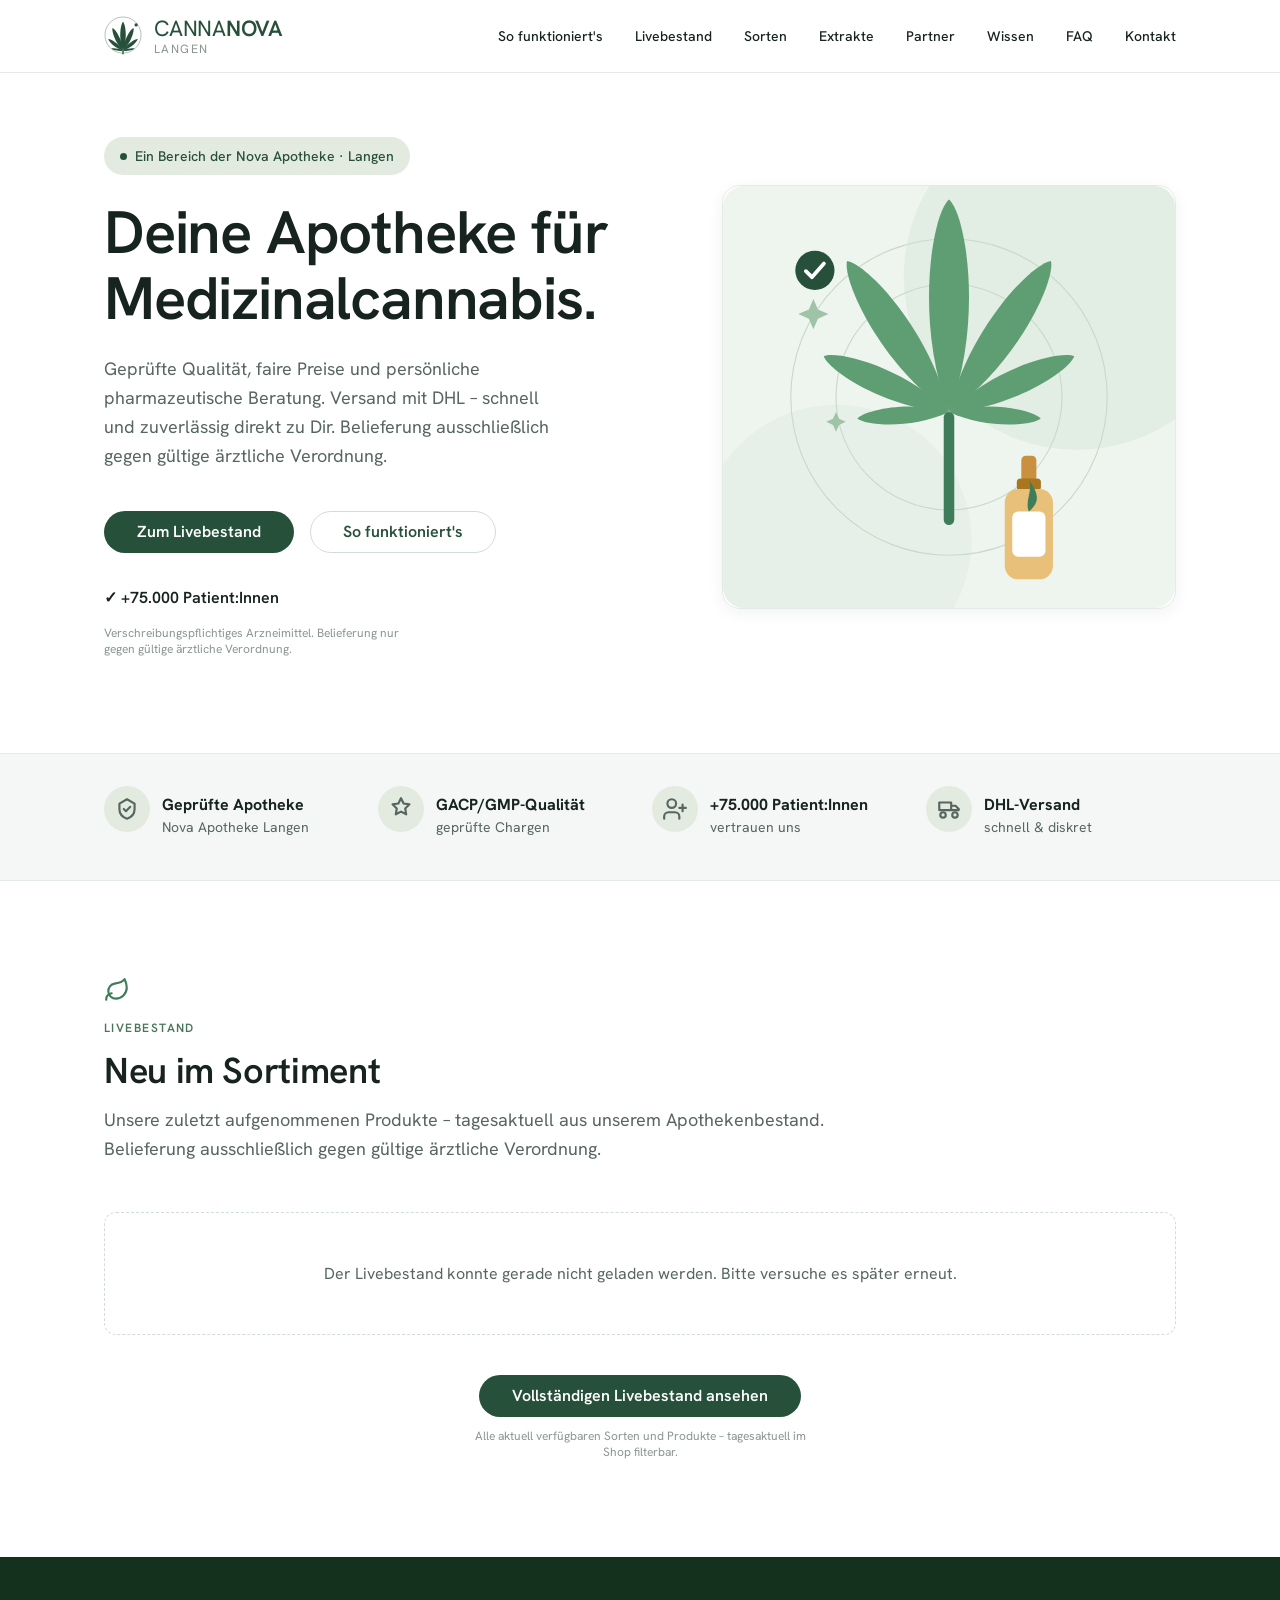
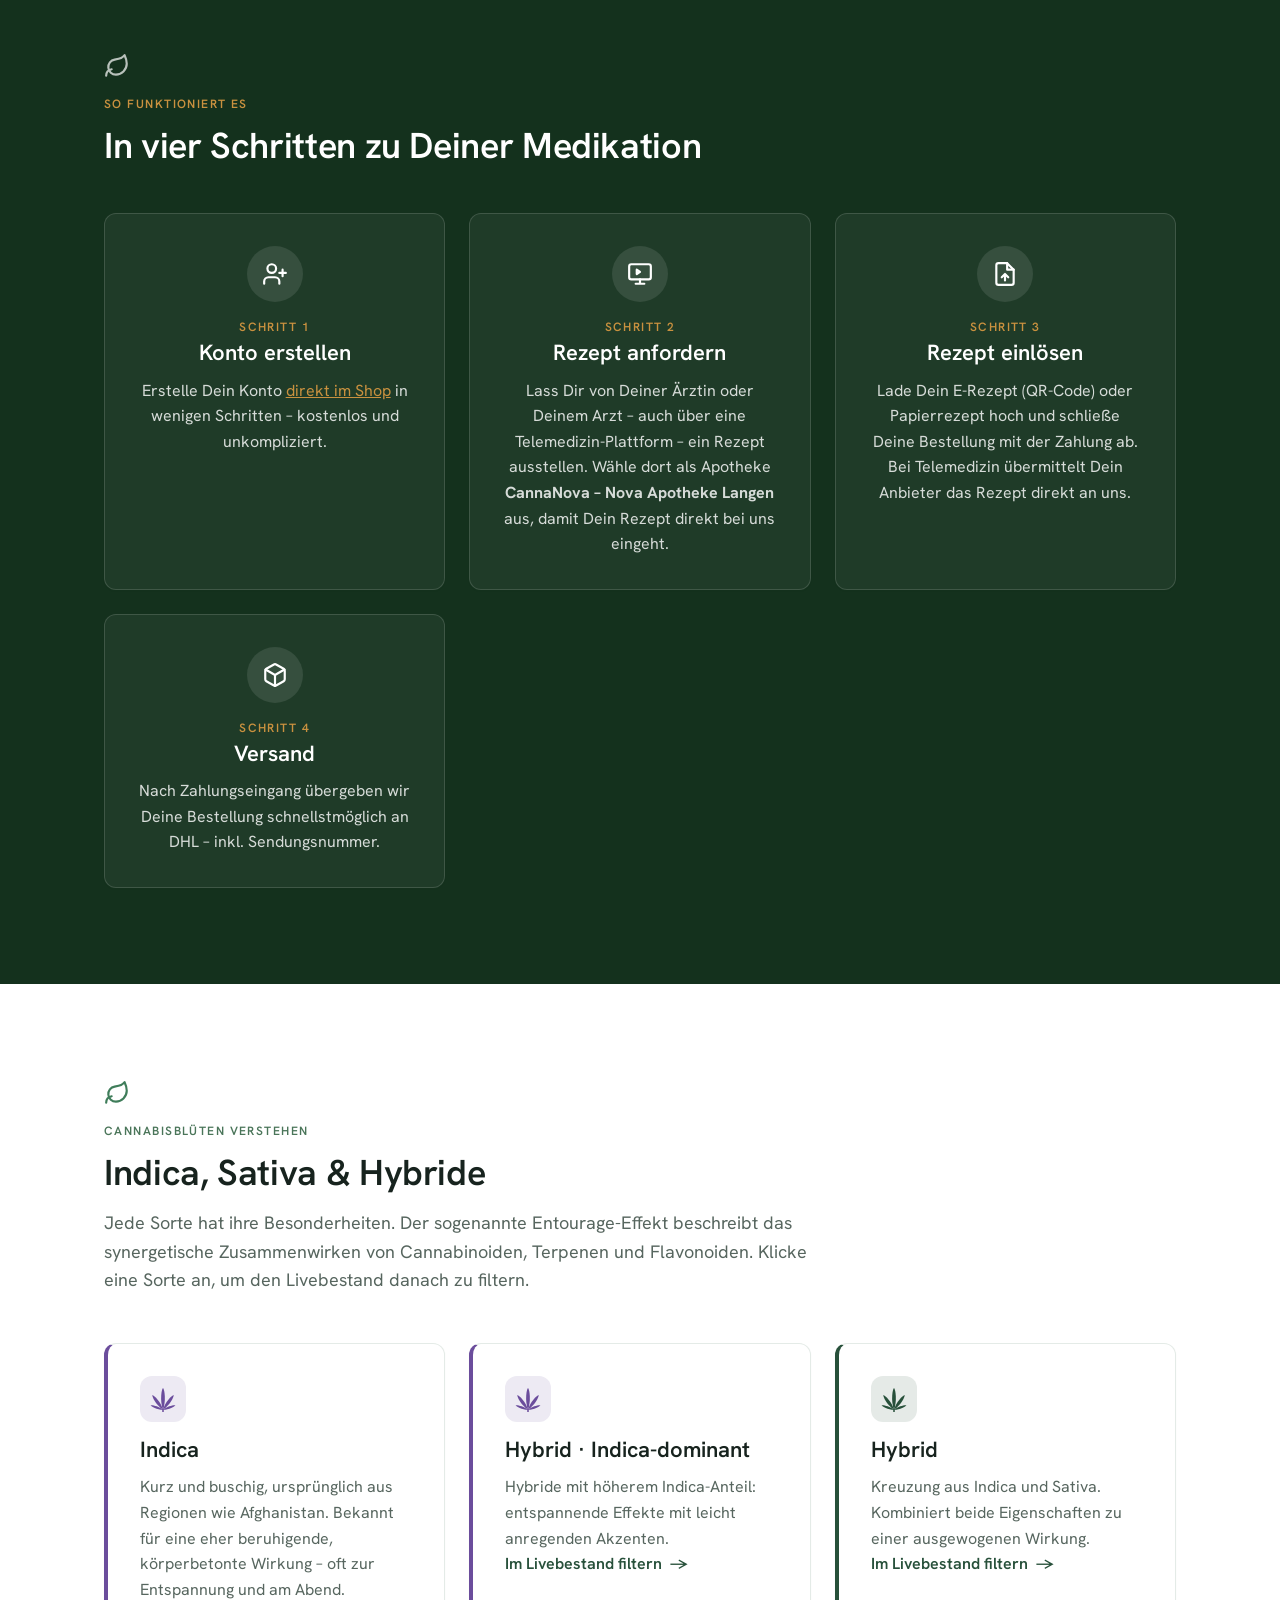
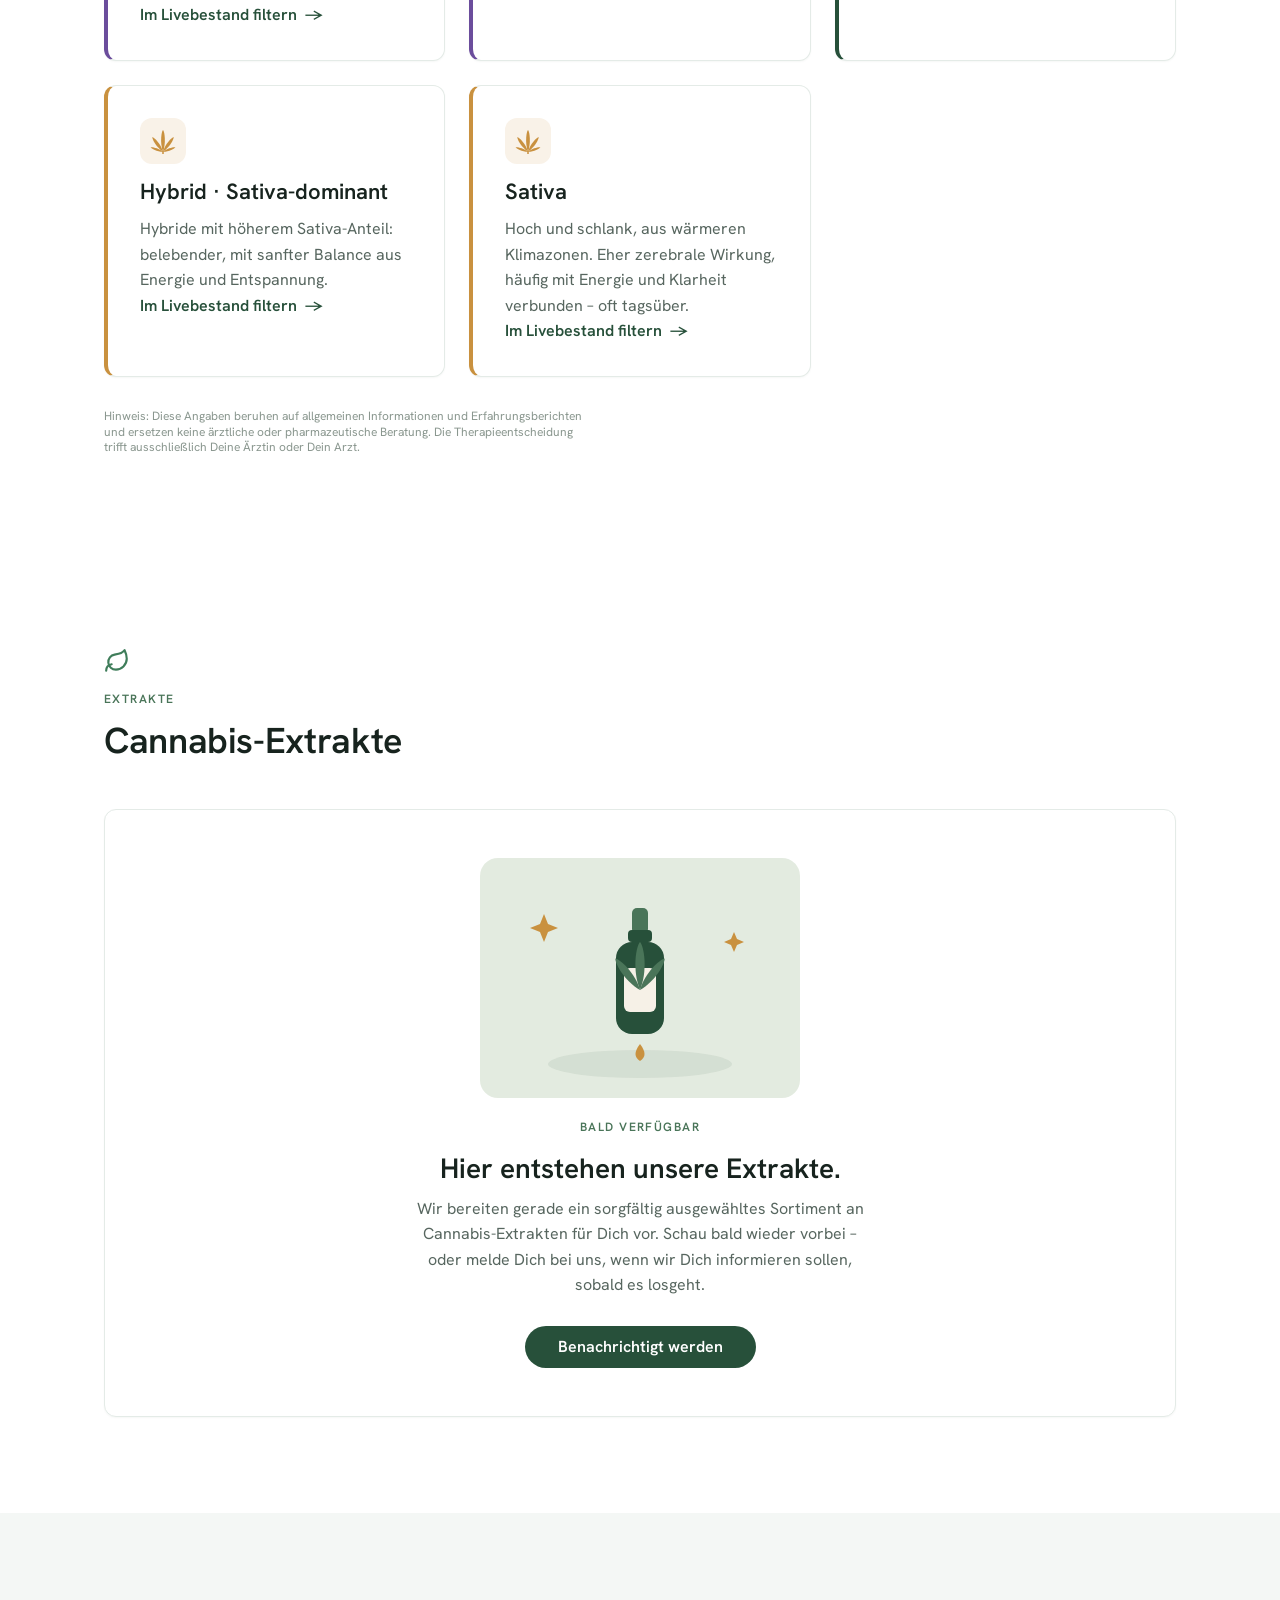
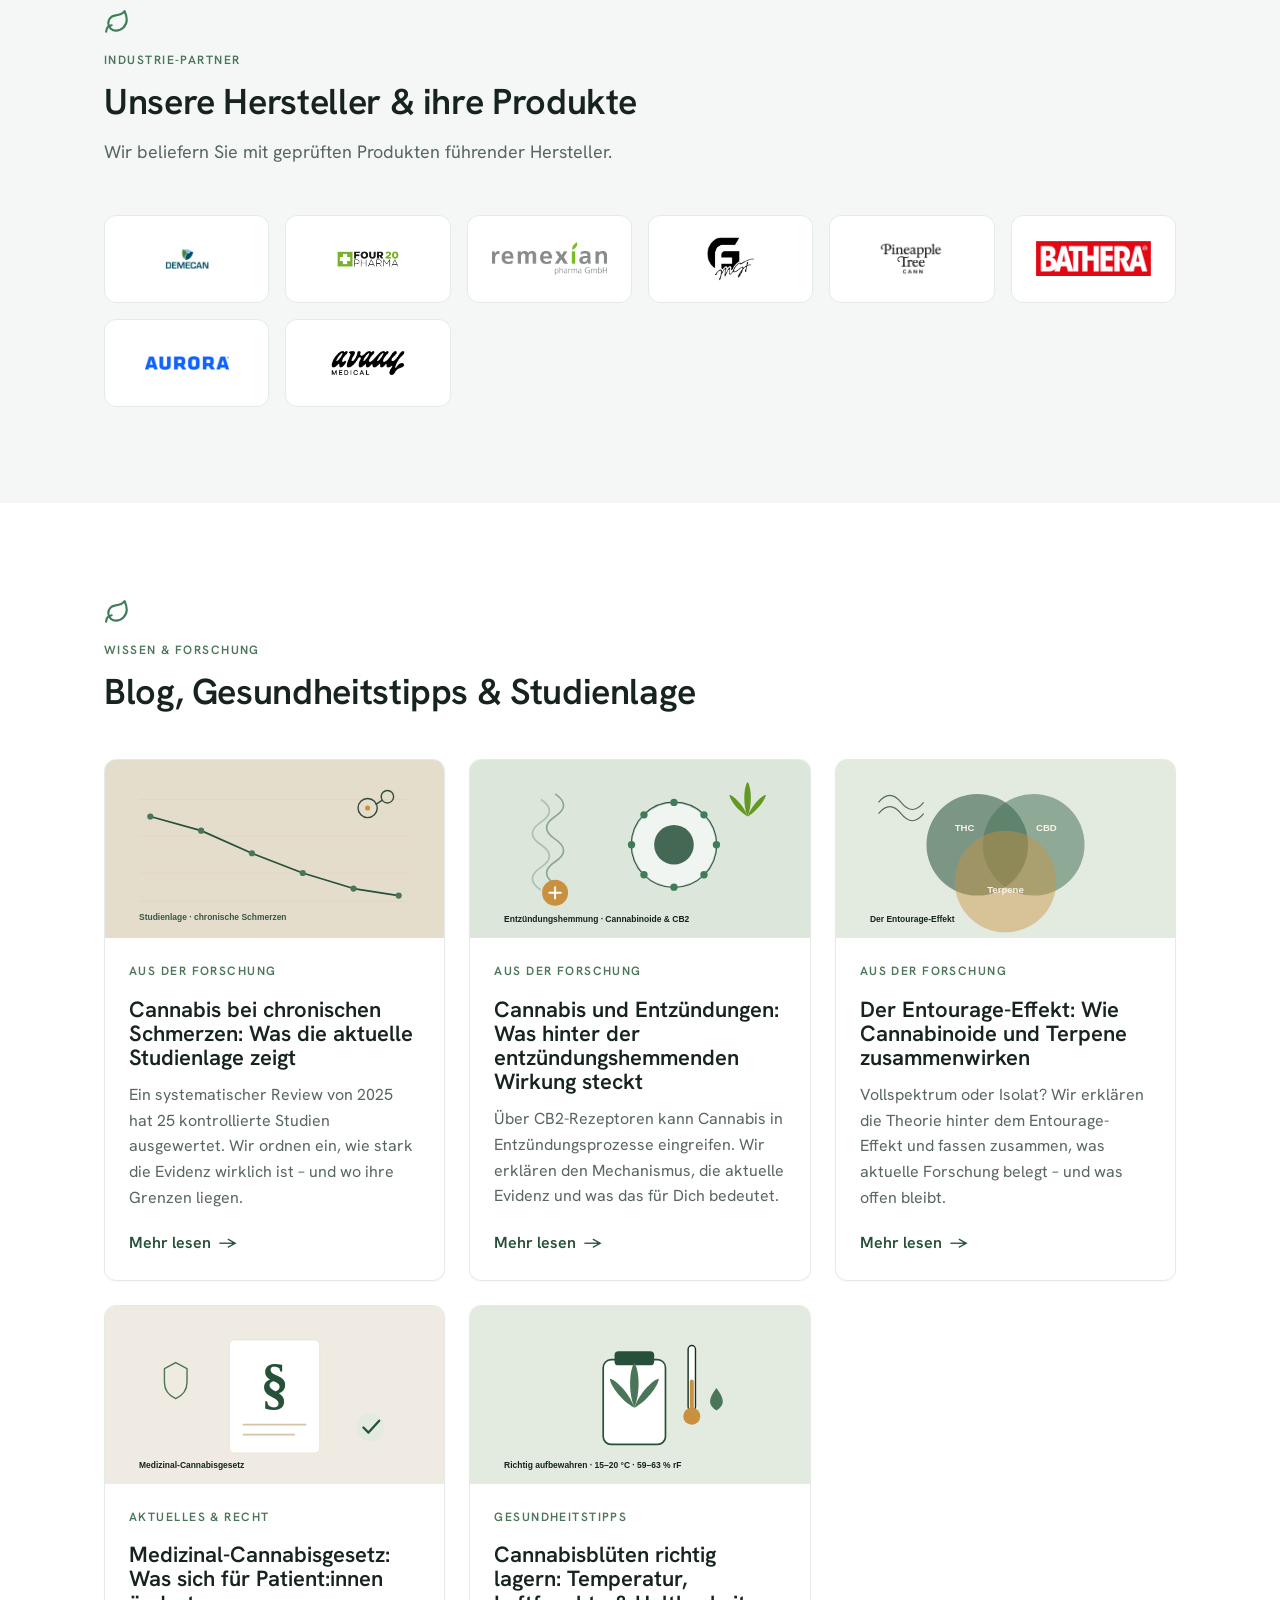
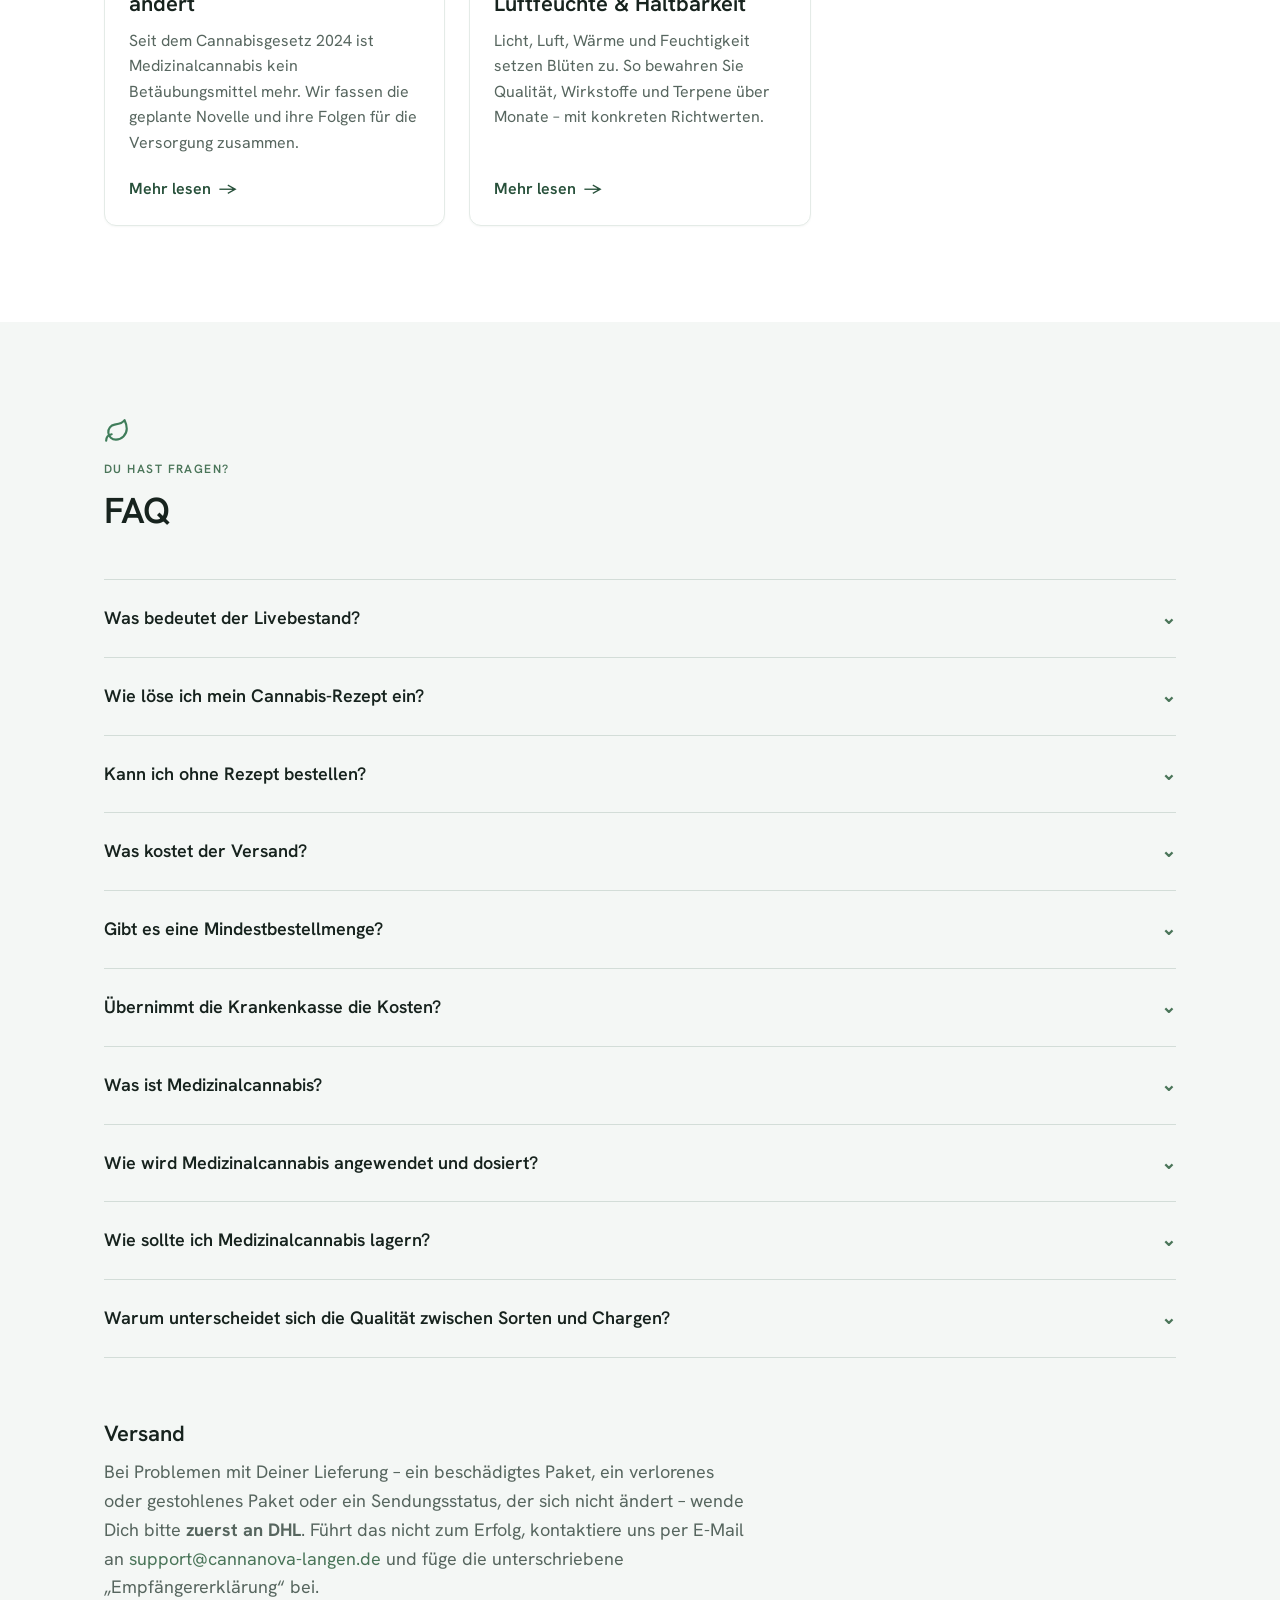
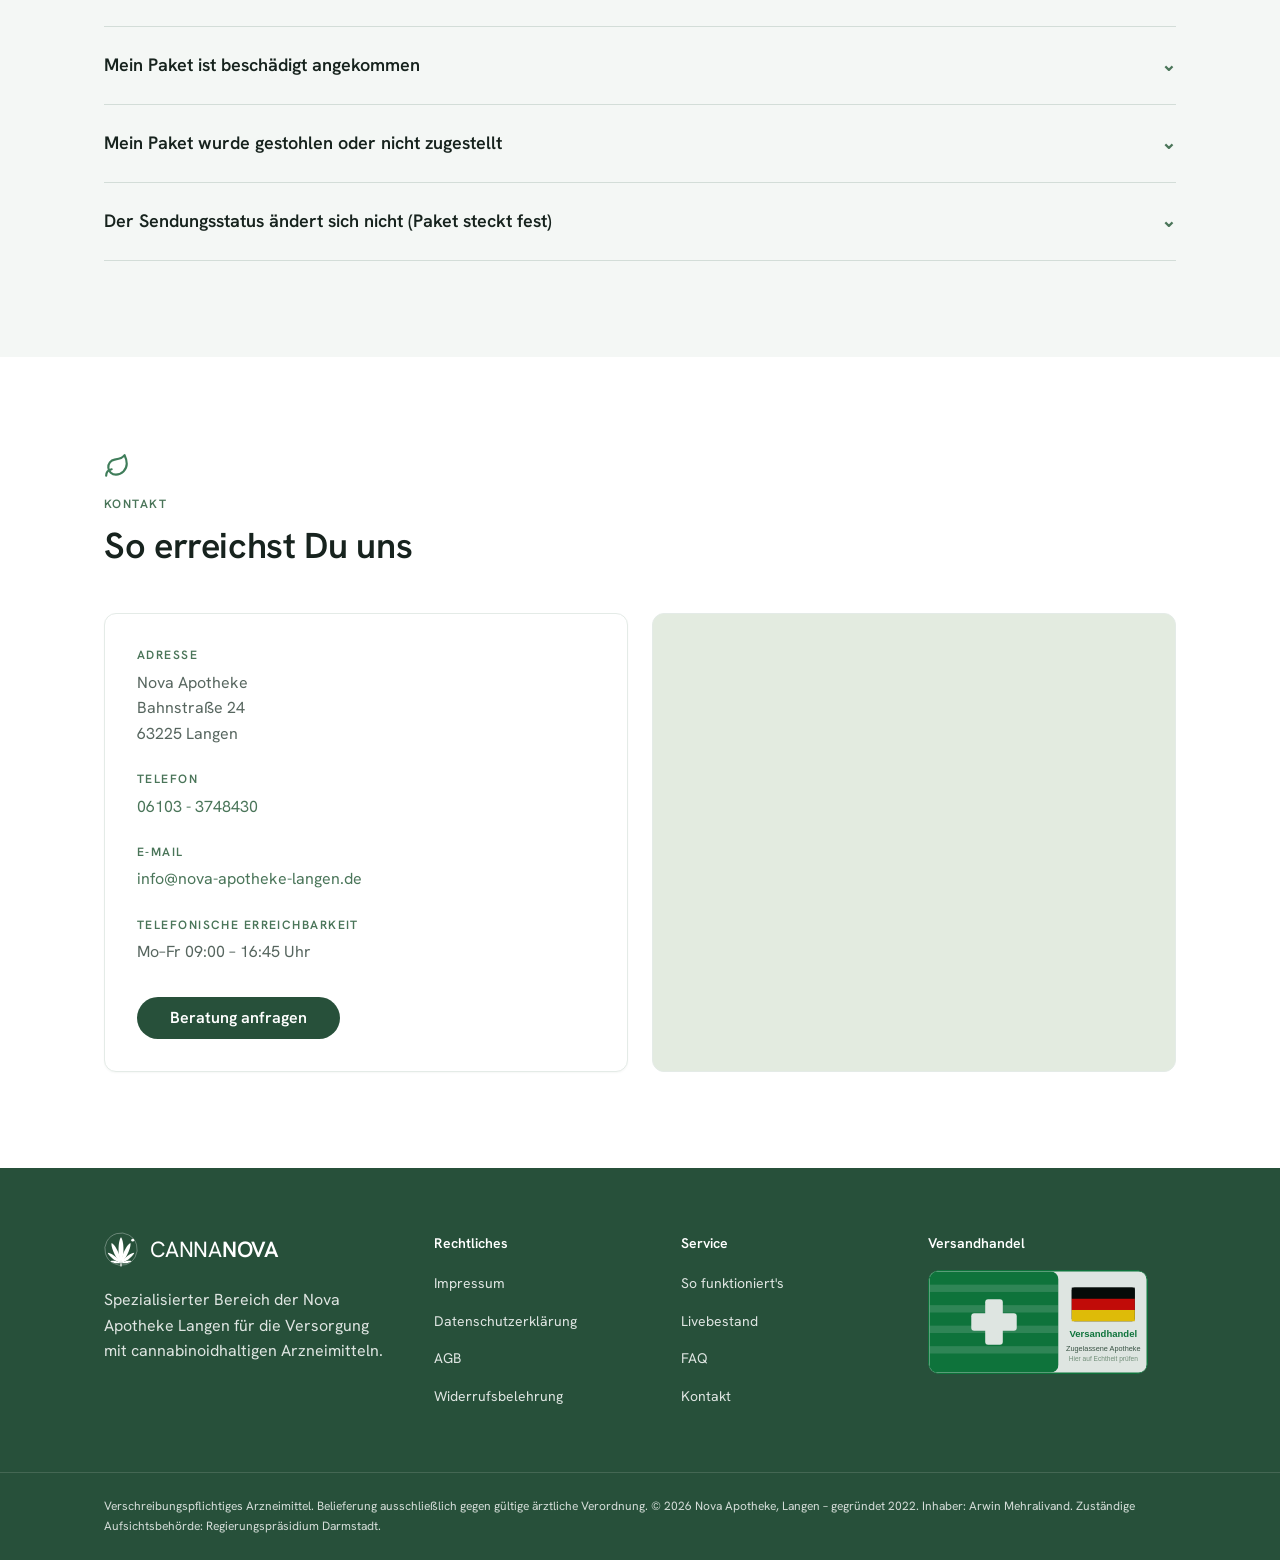
==== index.html @ a879da9d "Step 1: link "im Shop" to shop.cannanova-langen.de for account creation Account creation happens in " ====
<!DOCTYPE html>
<html lang="de-DE">
<head>
  <meta charset="UTF-8">
  <meta name="viewport" content="width=device-width, initial-scale=1, viewport-fit=cover">

  <!-- Primary SEO -->
  <title>CannaNova – Apotheke für Medizinalcannabis | Nova Apotheke Langen</title>
  <meta name="description" content="CannaNova: geprüfte Medizinalcannabis-Versorgung der Nova Apotheke Langen. Tagesaktueller Livebestand, faire Preise, DHL-Versand gegen gültige ärztliche Verordnung.">
  <meta name="robots" content="index,follow">
  <link rel="canonical" href="https://www.cannanova.de/">

  <!-- Open Graph -->
  <meta property="og:type" content="website">
  <meta property="og:title" content="CannaNova – Apotheke für Medizinalcannabis">
  <meta property="og:description" content="Geprüfte Qualität, faire Preise und persönliche pharmazeutische Beratung. Versand mit DHL gegen gültige ärztliche Verordnung.">
  <meta property="og:url" content="https://www.cannanova.de/">
  <meta property="og:image" content="https://www.cannanova.de/assets/og-image.png">
  <meta property="og:locale" content="de_DE">
  <meta property="og:site_name" content="CannaNova">

  <!-- Twitter -->
  <meta name="twitter:card" content="summary_large_image">
  <meta name="twitter:title" content="CannaNova – Apotheke für Medizinalcannabis">
  <meta name="twitter:description" content="Geprüfte Qualität, faire Preise und persönliche pharmazeutische Beratung. DHL-Versand gegen gültige ärztliche Verordnung.">
  <meta name="twitter:image" content="https://www.cannanova.de/assets/og-image.png">

  <!-- Fonts -->
  <link rel="preconnect" href="https://fonts.googleapis.com">
  <link rel="preconnect" href="https://fonts.gstatic.com" crossorigin>
  <link href="https://fonts.googleapis.com/css2?family=Hanken+Grotesk:wght@400;500;600;700&display=swap" rel="stylesheet">

  <!-- Design system -->
  <link rel="stylesheet" href="css/tokens.css">
  <link rel="stylesheet" href="css/components.css">
  <link rel="stylesheet" href="css/page-home.css">

  <!-- Structured data -->
  <script type="application/ld+json">
  {
    "@context": "https://schema.org",
    "@graph": [
      {
        "@type": "Organization",
        "@id": "https://www.cannanova.de/#organization",
        "name": "CannaNova",
        "description": "Spezialisierter Bereich der Nova Apotheke Langen für die Versorgung mit cannabinoidhaltigen Arzneimitteln.",
        "url": "https://www.cannanova.de/",
        "parentOrganization": { "@type": "Pharmacy", "name": "Nova Apotheke Langen" }
      },
      {
        "@type": "WebSite",
        "@id": "https://www.cannanova.de/#website",
        "url": "https://www.cannanova.de/",
        "name": "CannaNova",
        "inLanguage": "de-DE",
        "publisher": { "@id": "https://www.cannanova.de/#organization" }
      }
    ]
  }
  </script>
</head>

<body>
  <!-- ===================== HEADER ===================== -->
  <header class="site-header">
    <div class="container site-header__inner">
      <a class="brand" href="/" aria-label="CannaNova – Startseite">
        <span class="brand__mark" aria-hidden="true">
          <svg viewBox="0 0 200 210" xmlns="http://www.w3.org/2000/svg"><ellipse cx="100" cy="100" rx="95" ry="95" fill="none" stroke="currentColor" stroke-width="4" opacity="0.42" transform="rotate(-16 100 100)"/><circle cx="169" cy="47" r="8.5" fill="currentColor"/><path d="M0,0 C -25.08,-63.84 -12.54,-139.84 0,-152 C 12.54,-139.84 25.08,-63.84 0,0 Z" transform="translate(100,182) rotate(0)" fill="currentColor"/><path d="M0,0 C -21.57,-54.9 -10.78,-120.26 0,-130.72 C 10.78,-120.26 21.57,-54.9 0,0 Z" transform="translate(100,182) rotate(25)" fill="currentColor"/><path d="M0,0 C -21.57,-54.9 -10.78,-120.26 0,-130.72 C 10.78,-120.26 21.57,-54.9 0,0 Z" transform="translate(100,182) rotate(-25)" fill="currentColor"/><path d="M0,0 C -16.30,-41.5 -8.15,-90.9 0,-98.8 C 8.15,-90.9 16.30,-41.5 0,0 Z" transform="translate(100,182) rotate(52)" fill="currentColor"/><path d="M0,0 C -16.30,-41.5 -8.15,-90.9 0,-98.8 C 8.15,-90.9 16.30,-41.5 0,0 Z" transform="translate(100,182) rotate(-52)" fill="currentColor"/><path d="M0,0 C -10.28,-26.17 -5.14,-57.33 0,-62.32 C 5.14,-57.33 10.28,-26.17 0,0 Z" transform="translate(100,182) rotate(80)" fill="currentColor"/><path d="M0,0 C -10.28,-26.17 -5.14,-57.33 0,-62.32 C 5.14,-57.33 10.28,-26.17 0,0 Z" transform="translate(100,182) rotate(-80)" fill="currentColor"/><rect x="96.5" y="182" width="7" height="20" rx="3.5" fill="currentColor"/></svg>
        </span>
        <span class="brand__lockup">
          <span class="brand__name"><span class="brand__name-canna">CANNA</span>NOVA</span>
          <span class="brand__sub">Langen</span>
        </span>
      </a>
      <nav class="site-nav" id="site-nav" aria-label="Hauptnavigation">
        <a href="#so-funktioniert">So funktioniert's</a>
        <a href="#livebestand">Livebestand</a>
        <a href="#sorten">Sorten</a>
        <a href="#extrakte">Extrakte</a>
        <a href="#partner">Partner</a>
        <a href="#wissen">Wissen</a>
        <a href="#faq">FAQ</a>
        <a href="#kontakt">Kontakt</a>
      </nav>
      <button type="button" class="nav-toggle" id="nav-toggle" aria-expanded="false" aria-controls="site-nav" aria-label="Menü öffnen">
        <span></span><span></span><span></span>
      </button>
    </div>
  </header>

  <main>
    <!-- ===================== HERO ===================== -->
    <section class="section hero" aria-labelledby="hero-title">
      <div class="container hero__grid">
        <div class="hero__copy">
          <p class="badge"><span class="dot"></span> Ein Bereich der Nova Apotheke · Langen</p>
          <h1 id="hero-title">Deine Apotheke für Medizinalcannabis.</h1>
          <p class="lead hero__lead">
            Geprüfte Qualität, faire Preise und persönliche pharmazeutische Beratung.
            Versand mit DHL – schnell und zuverlässig direkt zu Dir. Belieferung
            ausschließlich gegen gültige ärztliche Verordnung.
          </p>
          <div class="hero__actions">
            <a class="btn btn--primary" href="#livebestand">Zum Livebestand</a>
            <a class="btn btn--secondary" href="#so-funktioniert">So funktioniert's</a>
          </div>
          <p class="hero__proof">✓ +75.000 Patient:Innen</p>
          <p class="fine-print">
            Verschreibungspflichtiges Arzneimittel. Belieferung nur gegen
            gültige ärztliche Verordnung.
          </p>
        </div>

        <div class="hero__media" aria-hidden="true">
          <img src="assets/hero-botanical-light.svg" alt="" width="600" height="560" loading="eager">
        </div>
      </div>
    </section>

    <!-- ===================== TRUST STRIP ===================== -->
    <section class="trust-strip" aria-label="Vertrauen und Qualität">
      <div class="container trust-strip__grid">
        <div class="trust-item">
          <span class="icon-disc" aria-hidden="true"><svg viewBox="0 0 24 24" fill="none" stroke="currentColor" stroke-width="2" stroke-linecap="round" stroke-linejoin="round"><path d="M12 3l7 4v5c0 4.4-3 7.6-7 9-4-1.4-7-4.6-7-9V7z"/><path d="M9 12l2 2 4-4"/></svg></span>
          <div><strong>Geprüfte Apotheke</strong><span>Nova Apotheke Langen</span></div>
        </div>
        <div class="trust-item">
          <span class="icon-disc" aria-hidden="true"><svg viewBox="0 0 24 24" fill="none" stroke="currentColor" stroke-width="2" stroke-linecap="round" stroke-linejoin="round"><path d="M12 2l2.4 4.9 5.4.8-3.9 3.8.9 5.4-4.8-2.5-4.8 2.5.9-5.4L4.2 7.7l5.4-.8z"/></svg></span>
          <div><strong>GACP/GMP-Qualität</strong><span>geprüfte Chargen</span></div>
        </div>
        <div class="trust-item">
          <span class="icon-disc" aria-hidden="true"><svg viewBox="0 0 24 24" fill="none" stroke="currentColor" stroke-width="2" stroke-linecap="round" stroke-linejoin="round"><path d="M16 21v-2a4 4 0 0 0-4-4H6a4 4 0 0 0-4 4v2"/><circle cx="9" cy="7" r="4"/><path d="M19 8v6M22 11h-6"/></svg></span>
          <div><strong>+75.000 Patient:Innen</strong><span>vertrauen uns</span></div>
        </div>
        <div class="trust-item">
          <span class="icon-disc" aria-hidden="true"><svg viewBox="0 0 24 24" fill="none" stroke="currentColor" stroke-width="2" stroke-linecap="round" stroke-linejoin="round"><path d="M3 13h11V6H3zM14 9h4l3 3v1h-7z"/><circle cx="6.5" cy="17.5" r="2.5"/><circle cx="17.5" cy="17.5" r="2.5"/></svg></span>
          <div><strong>DHL-Versand</strong><span>schnell &amp; diskret</span></div>
        </div>
      </div>
    </section>

    <!-- ===================== LIVE INVENTORY ===================== -->
    <section class="section" id="livebestand" aria-labelledby="inventory-title">
      <div class="container">
        <div class="section__head">
          <p class="eyebrow">Livebestand</p>
          <h2 id="inventory-title">Neu im Sortiment</h2>
          <p class="lead">
            Unsere zuletzt aufgenommenen Produkte – tagesaktuell aus unserem
            Apothekenbestand. Belieferung ausschließlich gegen gültige ärztliche
            Verordnung.
          </p>
        </div>
        <!-- Populated client-side from the pharmacy shop API (js/livebestand.js) -->
        <div class="grid grid--3 inventory" id="livebestand-grid" aria-live="polite"></div>
        <div class="inventory__more">
          <a class="btn btn--primary" href="https://shop.cannanova-langen.de/products" target="_blank" rel="noopener">Vollständigen Livebestand ansehen</a>
          <p class="fine-print inventory__more-note">Alle aktuell verfügbaren Sorten und Produkte – tagesaktuell im Shop filterbar.</p>
        </div>
      </div>
    </section>

    <!-- ===================== HOW IT WORKS ===================== -->
    <section class="section section--dark" id="so-funktioniert" aria-labelledby="how-title">
      <div class="container">
        <div class="section__head">
          <p class="eyebrow">So funktioniert es</p>
          <h2 id="how-title">In vier Schritten zu Deiner Medikation</h2>
        </div>
        <div class="grid grid--3">
          <article class="card card--step">
            <span class="icon-disc" aria-hidden="true">
              <svg viewBox="0 0 24 24" fill="none" stroke="currentColor" stroke-width="2" stroke-linecap="round" stroke-linejoin="round"><path d="M16 21v-2a4 4 0 0 0-4-4H6a4 4 0 0 0-4 4v2"/><circle cx="9" cy="7" r="4"/><path d="M19 8v6M22 11h-6"/></svg>
            </span>
            <p class="step__label">Schritt 1</p>
            <h3 class="card__title">Konto erstellen</h3>
            <p class="card__text">Erstelle Dein Konto <a href="https://shop.cannanova-langen.de" target="_blank" rel="noopener">direkt im Shop</a> in wenigen Schritten – kostenlos und unkompliziert.</p>
          </article>
          <article class="card card--step">
            <span class="icon-disc" aria-hidden="true">
              <svg viewBox="0 0 24 24" fill="none" stroke="currentColor" stroke-width="2" stroke-linecap="round" stroke-linejoin="round"><rect x="2" y="3" width="20" height="14" rx="2"/><path d="M8 21h8M12 17v4"/><path d="m9 8 3 2-3 2V8z"/></svg>
            </span>
            <p class="step__label">Schritt 2</p>
            <h3 class="card__title">Rezept anfordern</h3>
            <p class="card__text">Lass Dir von Deiner Ärztin oder Deinem Arzt – auch über eine Telemedizin-Plattform – ein Rezept ausstellen. Wähle dort als Apotheke <strong>CannaNova – Nova Apotheke Langen</strong> aus, damit Dein Rezept direkt bei uns eingeht.</p>
          </article>
          <article class="card card--step">
            <span class="icon-disc" aria-hidden="true">
              <svg viewBox="0 0 24 24" fill="none" stroke="currentColor" stroke-width="2" stroke-linecap="round" stroke-linejoin="round"><path d="M14 2H6a2 2 0 0 0-2 2v16a2 2 0 0 0 2 2h12a2 2 0 0 0 2-2V8z"/><path d="M14 2v6h6"/><path d="M12 18v-6M9 15l3-3 3 3"/></svg>
            </span>
            <p class="step__label">Schritt 3</p>
            <h3 class="card__title">Rezept einlösen</h3>
            <p class="card__text">Lade Dein E-Rezept (QR-Code) oder Papierrezept hoch und schließe Deine Bestellung mit der Zahlung ab. Bei Telemedizin übermittelt Dein Anbieter das Rezept direkt an uns.</p>
          </article>
          <article class="card card--step">
            <span class="icon-disc" aria-hidden="true">
              <svg viewBox="0 0 24 24" fill="none" stroke="currentColor" stroke-width="2" stroke-linecap="round" stroke-linejoin="round"><path d="M21 16V8a2 2 0 0 0-1-1.73l-7-4a2 2 0 0 0-2 0l-7 4A2 2 0 0 0 3 8v8a2 2 0 0 0 1 1.73l7 4a2 2 0 0 0 2 0l7-4A2 2 0 0 0 21 16z"/><path d="M3.27 6.96 12 12.01l8.73-5.05M12 22.08V12"/></svg>
            </span>
            <p class="step__label">Schritt 4</p>
            <h3 class="card__title">Versand</h3>
            <p class="card__text">Nach Zahlungseingang übergeben wir Deine Bestellung schnellstmöglich an DHL – inkl. Sendungsnummer.</p>
          </article>
        </div>
      </div>
    </section>

    <!-- ===================== STRAINS ===================== -->
    <section class="section" id="sorten" aria-labelledby="strains-title">
      <div class="container">
        <div class="section__head">
          <p class="eyebrow">Cannabisblüten verstehen</p>
          <h2 id="strains-title">Indica, Sativa &amp; Hybride</h2>
          <p class="lead">
            Jede Sorte hat ihre Besonderheiten. Der sogenannte Entourage-Effekt
            beschreibt das synergetische Zusammenwirken von Cannabinoiden,
            Terpenen und Flavonoiden. Klicke eine Sorte an, um den Livebestand
            danach zu filtern.
          </p>
        </div>

        <div class="grid grid--3 strains">
          <article class="card card--accent" style="--accent: var(--color-strain-indica);">
            <span class="strain-icon" aria-hidden="true"><svg viewBox="0 0 24 24" fill="currentColor"><g transform="translate(12,22)"><path d="M0 0C-3-8.4-1.5-18.7 0-20.2 1.5-18.7 3-8.4 0 0Z"/><path d="M0 0C-2.6-6.9-1.3-15.4 0-16.8 1.3-15.4 2.6-6.9 0 0Z" transform="rotate(36)"/><path d="M0 0C-2.6-6.9-1.3-15.4 0-16.8 1.3-15.4 2.6-6.9 0 0Z" transform="rotate(-36)"/><path d="M0 0C-1.9-5-.95-11.2 0-12.2 .95-11.2 1.9-5 0 0Z" transform="rotate(70)"/><path d="M0 0C-1.9-5-.95-11.2 0-12.2 .95-11.2 1.9-5 0 0Z" transform="rotate(-70)"/><rect x="-.7" y="-1" width="1.4" height="4" rx=".7"/></g></svg></span>
            <h3 class="card__title">Indica</h3>
            <p class="card__text">Kurz und buschig, ursprünglich aus Regionen wie Afghanistan. Bekannt für eine eher beruhigende, körperbetonte Wirkung – oft zur Entspannung und am Abend.</p>
            <a class="link-arrow" href="#livebestand">Im Livebestand filtern</a>
          </article>
          <article class="card card--accent" style="--accent: var(--color-strain-indica);">
            <span class="strain-icon" aria-hidden="true"><svg viewBox="0 0 24 24" fill="currentColor"><g transform="translate(12,22)"><path d="M0 0C-3-8.4-1.5-18.7 0-20.2 1.5-18.7 3-8.4 0 0Z"/><path d="M0 0C-2.6-6.9-1.3-15.4 0-16.8 1.3-15.4 2.6-6.9 0 0Z" transform="rotate(36)"/><path d="M0 0C-2.6-6.9-1.3-15.4 0-16.8 1.3-15.4 2.6-6.9 0 0Z" transform="rotate(-36)"/><path d="M0 0C-1.9-5-.95-11.2 0-12.2 .95-11.2 1.9-5 0 0Z" transform="rotate(70)"/><path d="M0 0C-1.9-5-.95-11.2 0-12.2 .95-11.2 1.9-5 0 0Z" transform="rotate(-70)"/><rect x="-.7" y="-1" width="1.4" height="4" rx=".7"/></g></svg></span>
            <h3 class="card__title">Hybrid · Indica-dominant</h3>
            <p class="card__text">Hybride mit höherem Indica-Anteil: entspannende Effekte mit leicht anregenden Akzenten.</p>
            <a class="link-arrow" href="#livebestand">Im Livebestand filtern</a>
          </article>
          <article class="card card--accent" style="--accent: var(--color-strain-hybrid);">
            <span class="strain-icon" aria-hidden="true"><svg viewBox="0 0 24 24" fill="currentColor"><g transform="translate(12,22)"><path d="M0 0C-3-8.4-1.5-18.7 0-20.2 1.5-18.7 3-8.4 0 0Z"/><path d="M0 0C-2.6-6.9-1.3-15.4 0-16.8 1.3-15.4 2.6-6.9 0 0Z" transform="rotate(36)"/><path d="M0 0C-2.6-6.9-1.3-15.4 0-16.8 1.3-15.4 2.6-6.9 0 0Z" transform="rotate(-36)"/><path d="M0 0C-1.9-5-.95-11.2 0-12.2 .95-11.2 1.9-5 0 0Z" transform="rotate(70)"/><path d="M0 0C-1.9-5-.95-11.2 0-12.2 .95-11.2 1.9-5 0 0Z" transform="rotate(-70)"/><rect x="-.7" y="-1" width="1.4" height="4" rx=".7"/></g></svg></span>
            <h3 class="card__title">Hybrid</h3>
            <p class="card__text">Kreuzung aus Indica und Sativa. Kombiniert beide Eigenschaften zu einer ausgewogenen Wirkung.</p>
            <a class="link-arrow" href="#livebestand">Im Livebestand filtern</a>
          </article>
          <article class="card card--accent" style="--accent: var(--color-strain-sativa);">
            <span class="strain-icon" aria-hidden="true"><svg viewBox="0 0 24 24" fill="currentColor"><g transform="translate(12,22)"><path d="M0 0C-3-8.4-1.5-18.7 0-20.2 1.5-18.7 3-8.4 0 0Z"/><path d="M0 0C-2.6-6.9-1.3-15.4 0-16.8 1.3-15.4 2.6-6.9 0 0Z" transform="rotate(36)"/><path d="M0 0C-2.6-6.9-1.3-15.4 0-16.8 1.3-15.4 2.6-6.9 0 0Z" transform="rotate(-36)"/><path d="M0 0C-1.9-5-.95-11.2 0-12.2 .95-11.2 1.9-5 0 0Z" transform="rotate(70)"/><path d="M0 0C-1.9-5-.95-11.2 0-12.2 .95-11.2 1.9-5 0 0Z" transform="rotate(-70)"/><rect x="-.7" y="-1" width="1.4" height="4" rx=".7"/></g></svg></span>
            <h3 class="card__title">Hybrid · Sativa-dominant</h3>
            <p class="card__text">Hybride mit höherem Sativa-Anteil: belebender, mit sanfter Balance aus Energie und Entspannung.</p>
            <a class="link-arrow" href="#livebestand">Im Livebestand filtern</a>
          </article>
          <article class="card card--accent" style="--accent: var(--color-strain-sativa);">
            <span class="strain-icon" aria-hidden="true"><svg viewBox="0 0 24 24" fill="currentColor"><g transform="translate(12,22)"><path d="M0 0C-3-8.4-1.5-18.7 0-20.2 1.5-18.7 3-8.4 0 0Z"/><path d="M0 0C-2.6-6.9-1.3-15.4 0-16.8 1.3-15.4 2.6-6.9 0 0Z" transform="rotate(36)"/><path d="M0 0C-2.6-6.9-1.3-15.4 0-16.8 1.3-15.4 2.6-6.9 0 0Z" transform="rotate(-36)"/><path d="M0 0C-1.9-5-.95-11.2 0-12.2 .95-11.2 1.9-5 0 0Z" transform="rotate(70)"/><path d="M0 0C-1.9-5-.95-11.2 0-12.2 .95-11.2 1.9-5 0 0Z" transform="rotate(-70)"/><rect x="-.7" y="-1" width="1.4" height="4" rx=".7"/></g></svg></span>
            <h3 class="card__title">Sativa</h3>
            <p class="card__text">Hoch und schlank, aus wärmeren Klimazonen. Eher zerebrale Wirkung, häufig mit Energie und Klarheit verbunden – oft tagsüber.</p>
            <a class="link-arrow" href="#livebestand">Im Livebestand filtern</a>
          </article>
        </div>

        <p class="fine-print strains__note">
          Hinweis: Diese Angaben beruhen auf allgemeinen Informationen und
          Erfahrungsberichten und ersetzen keine ärztliche oder pharmazeutische
          Beratung. Die Therapieentscheidung trifft ausschließlich Deine Ärztin
          oder Dein Arzt.
        </p>
      </div>
    </section>

    <!-- ===================== EXTRACTS (coming soon) ===================== -->
    <section class="section" id="extrakte" aria-labelledby="extracts-title">
      <div class="container">
        <div class="section__head">
          <p class="eyebrow">Extrakte</p>
          <h2 id="extracts-title">Cannabis-Extrakte</h2>
        </div>
        <div class="card coming-soon">
          <img class="coming-soon__art" src="assets/extrakte-coming-soon.svg" alt="Illustration einer Cannabis-Extrakt-Flasche mit Pipette – bald verfügbar" width="320" height="240" loading="lazy">
          <p class="step__label">Bald verfügbar</p>
          <h3 class="coming-soon__title">Hier entstehen unsere Extrakte.</h3>
          <p class="card__text coming-soon__text">
            Wir bereiten gerade ein sorgfältig ausgewähltes Sortiment an
            Cannabis-Extrakten für Dich vor. Schau bald wieder vorbei – oder
            melde Dich bei uns, wenn wir Dich informieren sollen, sobald es
            losgeht.
          </p>
          <a class="btn btn--primary coming-soon__cta" href="#kontakt">Benachrichtigt werden</a>
        </div>
      </div>
    </section>

    <!-- ===================== PARTNERS ===================== -->
    <section class="section section--alt" id="partner" aria-labelledby="partners-title">
      <div class="container">
        <div class="section__head">
          <p class="eyebrow">Industrie-Partner</p>
          <h2 id="partners-title">Unsere Hersteller &amp; ihre Produkte</h2>
          <p class="lead">
            Wir beliefern Sie mit geprüften Produkten führender Hersteller.
          </p>
        </div>
        <div class="grid grid--auto partners">
          <div class="logo-cell"><img src="assets/partners/demecan.jpeg" alt="Demecan" loading="lazy"></div>
          <div class="logo-cell"><img src="assets/partners/four20pharma.png" alt="Four20 Pharma" loading="lazy"></div>
          <div class="logo-cell"><img src="assets/partners/remexian.png" alt="Remexian" loading="lazy"></div>
          <div class="logo-cell"><img src="assets/partners/mgf.jpg" alt="MGF" loading="lazy"></div>
          <div class="logo-cell"><img src="assets/partners/pineappletreecann.png" alt="PineAppleTreeCann" loading="lazy"></div>
          <div class="logo-cell"><img src="assets/partners/bathera.png" alt="Bathera" loading="lazy"></div>
          <div class="logo-cell"><img src="assets/partners/aurora.png" alt="Aurora" loading="lazy"></div>
          <div class="logo-cell"><img src="assets/partners/avaay.webp" alt="avaay" loading="lazy"></div>
        </div>
      </div>
    </section>

    <!-- ===================== BLOG / RESEARCH ===================== -->
    <section class="section" id="wissen" aria-labelledby="blog-title">
      <div class="container">
        <div class="section__head">
          <p class="eyebrow">Wissen &amp; Forschung</p>
          <h2 id="blog-title">Blog, Gesundheitstipps &amp; Studienlage</h2>
        </div>
        <div class="grid grid--3">
          <article class="card post-card">
            <a class="post-card__media" href="blog/cannabis-chronische-schmerzen-studienlage.html" aria-hidden="true" tabindex="-1">
              <img src="assets/blog/schmerzforschung.svg" alt="" width="1200" height="630" loading="lazy">
            </a>
            <div class="post-card__body">
              <p class="step__label">Aus der Forschung</p>
              <h3 class="post-card__title"><a class="post-card__link" href="blog/cannabis-chronische-schmerzen-studienlage.html">Cannabis bei chronischen Schmerzen: Was die aktuelle Studienlage zeigt</a></h3>
              <p class="post-card__excerpt">Ein systematischer Review von 2025 hat 25 kontrollierte Studien ausgewertet. Wir ordnen ein, wie stark die Evidenz wirklich ist – und wo ihre Grenzen liegen.</p>
              <a class="link-arrow" href="blog/cannabis-chronische-schmerzen-studienlage.html">Mehr lesen</a>
            </div>
          </article>
          <article class="card post-card">
            <a class="post-card__media" href="blog/cannabis-entzuendungshemmende-wirkung.html" aria-hidden="true" tabindex="-1">
              <img src="assets/blog/entzuendung.svg" alt="" width="1200" height="630" loading="lazy">
            </a>
            <div class="post-card__body">
              <p class="step__label">Aus der Forschung</p>
              <h3 class="post-card__title"><a class="post-card__link" href="blog/cannabis-entzuendungshemmende-wirkung.html">Cannabis und Entzündungen: Was hinter der entzündungshemmenden Wirkung steckt</a></h3>
              <p class="post-card__excerpt">Über CB2-Rezeptoren kann Cannabis in Entzündungsprozesse eingreifen. Wir erklären den Mechanismus, die aktuelle Evidenz und was das für Dich bedeutet.</p>
              <a class="link-arrow" href="blog/cannabis-entzuendungshemmende-wirkung.html">Mehr lesen</a>
            </div>
          </article>
          <article class="card post-card">
            <a class="post-card__media" href="blog/entourage-effekt-terpene-cannabinoide.html" aria-hidden="true" tabindex="-1">
              <img src="assets/blog/entourage-effekt.svg" alt="" width="1200" height="630" loading="lazy">
            </a>
            <div class="post-card__body">
              <p class="step__label">Aus der Forschung</p>
              <h3 class="post-card__title"><a class="post-card__link" href="blog/entourage-effekt-terpene-cannabinoide.html">Der Entourage-Effekt: Wie Cannabinoide und Terpene zusammenwirken</a></h3>
              <p class="post-card__excerpt">Vollspektrum oder Isolat? Wir erklären die Theorie hinter dem Entourage-Effekt und fassen zusammen, was aktuelle Forschung belegt – und was offen bleibt.</p>
              <a class="link-arrow" href="blog/entourage-effekt-terpene-cannabinoide.html">Mehr lesen</a>
            </div>
          </article>
          <article class="card post-card">
            <a class="post-card__media" href="blog/medizinal-cannabisgesetz-aenderungen-2026.html" aria-hidden="true" tabindex="-1">
              <img src="assets/blog/cannabisgesetz.svg" alt="" width="1200" height="630" loading="lazy">
            </a>
            <div class="post-card__body">
              <p class="step__label">Aktuelles &amp; Recht</p>
              <h3 class="post-card__title"><a class="post-card__link" href="blog/medizinal-cannabisgesetz-aenderungen-2026.html">Medizinal-Cannabisgesetz: Was sich für Patient:innen ändert</a></h3>
              <p class="post-card__excerpt">Seit dem Cannabisgesetz 2024 ist Medizinalcannabis kein Betäubungsmittel mehr. Wir fassen die geplante Novelle und ihre Folgen für die Versorgung zusammen.</p>
              <a class="link-arrow" href="blog/medizinal-cannabisgesetz-aenderungen-2026.html">Mehr lesen</a>
            </div>
          </article>
          <article class="card post-card">
            <a class="post-card__media" href="blog/cannabisblueten-richtig-lagern.html" aria-hidden="true" tabindex="-1">
              <img src="assets/blog/lagerung.svg" alt="" width="1200" height="630" loading="lazy">
            </a>
            <div class="post-card__body">
              <p class="step__label">Gesundheitstipps</p>
              <h3 class="post-card__title"><a class="post-card__link" href="blog/cannabisblueten-richtig-lagern.html">Cannabisblüten richtig lagern: Temperatur, Luftfeuchte &amp; Haltbarkeit</a></h3>
              <p class="post-card__excerpt">Licht, Luft, Wärme und Feuchtigkeit setzen Blüten zu. So bewahren Sie Qualität, Wirkstoffe und Terpene über Monate – mit konkreten Richtwerten.</p>
              <a class="link-arrow" href="blog/cannabisblueten-richtig-lagern.html">Mehr lesen</a>
            </div>
          </article>
        </div>
      </div>
    </section>

    <!-- ===================== FAQ ===================== -->
    <section class="section section--alt" id="faq" aria-labelledby="faq-title">
      <div class="container">
        <div class="section__head">
          <p class="eyebrow">Du hast Fragen?</p>
          <h2 id="faq-title">FAQ</h2>
        </div>
        <div class="accordion">
          <details class="accordion__item">
            <summary>Was bedeutet der Livebestand?</summary>
            <div class="accordion__panel">Der Livebestand zeigt tagesaktuell, welche Sorten und Produkte aktuell verfügbar sind. So siehst Du vor der Rezepteinreichung, ob Deine Medikation lieferbar ist.</div>
          </details>
          <details class="accordion__item">
            <summary>Wie löse ich mein Cannabis-Rezept ein?</summary>
            <div class="accordion__panel">Lade Dein E-Rezept (QR-Code) oder Papierrezept in Deinem Konto hoch. Bei Telemedizin übermittelt Dein Anbieter das Rezept direkt an uns.</div>
          </details>
          <details class="accordion__item">
            <summary>Kann ich ohne Rezept bestellen?</summary>
            <div class="accordion__panel">Nein. Medizinalcannabis ist verschreibungspflichtig. Eine Belieferung erfolgt ausschließlich gegen eine gültige ärztliche Verordnung.</div>
          </details>
          <details class="accordion__item">
            <summary>Was kostet der Versand?</summary>
            <div class="accordion__panel">Die Versandkosten unterscheiden sich je nach gewählter Versandart: DHL&nbsp;Standard und DHL&nbsp;Express werden zu unterschiedlichen Konditionen angeboten. Die genaue Versandpauschale wird Dir vor Abschluss Deiner Bestellung angezeigt.</div>
          </details>
          <details class="accordion__item">
            <summary>Gibt es eine Mindestbestellmenge?</summary>
            <div class="accordion__panel">Ja. Die Mindestbestellmenge beträgt 5&nbsp;Gramm. Darüber hinaus richtet sich die Abgabemenge nach Deiner ärztlichen Verordnung.</div>
          </details>
          <details class="accordion__item">
            <summary>Übernimmt die Krankenkasse die Kosten?</summary>
            <div class="accordion__panel">Ob eine Kostenübernahme erfolgt, entscheidet Deine Krankenkasse im Einzelfall. Sprich dazu bitte mit Deiner Ärztin oder Deinem Arzt.</div>
          </details>
          <details class="accordion__item">
            <summary>Was ist Medizinalcannabis?</summary>
            <div class="accordion__panel">Medizinalcannabis sind cannabinoidhaltige Arzneimittel – etwa getrocknete Cannabisblüten oder Extrakte – die in pharmazeutischer Qualität hergestellt und geprüft werden. Sie enthalten Wirkstoffe wie THC und CBD und werden ausschließlich gegen eine gültige ärztliche Verordnung abgegeben.</div>
          </details>
          <details class="accordion__item">
            <summary>Wie wird Medizinalcannabis angewendet und dosiert?</summary>
            <div class="accordion__panel">Anwendung und Dosierung legt immer Deine behandelnde Ärztin oder Dein behandelnder Arzt individuell fest – abhängig von Produkt, Wirkstoffgehalt und Deiner Therapie. Häufige Anwendungsformen sind das Inhalieren mit einem Verdampfer oder die Einnahme von Extrakten. Bitte halte Dich stets an die ärztliche Anweisung und die Hinweise auf der Verpackung; dieser Text ersetzt keine ärztliche Beratung.</div>
          </details>
          <details class="accordion__item">
            <summary>Wie sollte ich Medizinalcannabis lagern?</summary>
            <div class="accordion__panel">Bewahre Cannabisblüten kühl (etwa 15–20&nbsp;°C), dunkel und luftdicht auf – am besten in einem verschlossenen Glas. So bleiben Wirkstoffe und Terpene möglichst lange erhalten. Beachte außerdem das Verwendbarkeitsdatum und lagere Arzneimittel außerhalb der Reichweite von Kindern. Mehr dazu in unserem <a href="blog/cannabisblueten-richtig-lagern.html">Lagerungs-Beitrag</a>.</div>
          </details>
          <details class="accordion__item">
            <summary>Warum unterscheidet sich die Qualität zwischen Sorten und Chargen?</summary>
            <div class="accordion__panel">Cannabis ist ein Naturprodukt. Wirkstoffgehalt (THC/CBD), Terpenprofil, Aussehen und Aroma können je nach Sorte, Anbau, Ernte und Charge natürlich schwanken – trotz gleichbleibender pharmazeutischer Qualitätsstandards (GACP/GMP). Jede Charge wird geprüft; die genauen Analysewerte findest Du in den Produktangaben.</div>
          </details>
        </div>

        <h3 class="faq-chapter">Versand</h3>
        <p class="lead faq-chapter__intro">
          Bei Problemen mit Deiner Lieferung – ein beschädigtes Paket, ein
          verlorenes oder gestohlenes Paket oder ein Sendungsstatus, der sich
          nicht ändert – wende Dich bitte <strong>zuerst an DHL</strong>. Führt
          das nicht zum Erfolg, kontaktiere uns per E-Mail an
          <a href="mailto:support@cannanova-langen.de">support@cannanova-langen.de</a>
          und füge die unterschriebene „Empfängererklärung“ bei.
        </p>
        <div class="accordion">
          <details class="accordion__item">
            <summary>Mein Paket ist beschädigt angekommen</summary>
            <div class="accordion__panel">Dokumentiere den Schaden möglichst sofort mit Fotos und melde die Beschädigung zunächst DHL (Schadensmeldung). Lässt sich das darüber nicht klären, sende uns eine E-Mail an <a href="mailto:support@cannanova-langen.de">support@cannanova-langen.de</a> mit den Fotos und der unterschriebenen „Empfängererklärung“, damit wir Dich weiter unterstützen können.</div>
          </details>
          <details class="accordion__item">
            <summary>Mein Paket wurde gestohlen oder nicht zugestellt</summary>
            <div class="accordion__panel">Prüfe zunächst die Sendungsverfolgung und frage ggf. bei Nachbar:innen, in der Filiale oder an der Packstation nach. Melde den Verlust bei DHL. Bleibt die Sendung verschwunden, kontaktiere uns per E-Mail an <a href="mailto:support@cannanova-langen.de">support@cannanova-langen.de</a> und lege die unterschriebene „Empfängererklärung“ bei.</div>
          </details>
          <details class="accordion__item">
            <summary>Der Sendungsstatus ändert sich nicht (Paket steckt fest)</summary>
            <div class="accordion__panel">Wenn sich der Sendungsstatus mehrere Tage nicht bewegt, wende Dich zuerst mit Deiner Sendungsnummer an den DHL-Kundenservice. Hilft das nicht weiter, melde Dich per E-Mail an <a href="mailto:support@cannanova-langen.de">support@cannanova-langen.de</a> – bitte mit Sendungsnummer und der unterschriebenen „Empfängererklärung“.</div>
          </details>
        </div>
      </div>
    </section>

    <!-- ===================== CONTACT ===================== -->
    <section class="section" id="kontakt" aria-labelledby="contact-title">
      <div class="container">
        <div class="section__head">
          <p class="eyebrow">Kontakt</p>
          <h2 id="contact-title">So erreichst Du uns</h2>
        </div>
        <div class="contact__grid">
          <div class="card contact__details">
            <p class="step__label">Adresse</p>
            <p class="card__text">Nova Apotheke<br>Bahnstraße 24<br>63225 Langen</p>
            <p class="step__label contact__gap">Telefon</p>
            <p class="card__text"><a href="tel:+4961033748430">06103 - 3748430</a></p>
            <p class="step__label contact__gap">E-Mail</p>
            <p class="card__text"><a href="mailto:info@nova-apotheke-langen.de">info@nova-apotheke-langen.de</a></p>
            <p class="step__label contact__gap">Telefonische Erreichbarkeit</p>
            <p class="card__text">Mo–Fr 09:00 – 16:45 Uhr</p>
            <a class="btn btn--primary contact__cta" href="mailto:info@nova-apotheke-langen.de">Beratung anfragen</a>
          </div>
          <iframe
            class="contact__map"
            title="Karte und Anfahrt zur Nova Apotheke, Bahnstraße 24, 63225 Langen"
            src="https://www.openstreetmap.org/export/embed.html?bbox=8.6679%2C49.9873%2C8.6759%2C49.9913&layer=mapnik&marker=49.9893473%2C8.6719391"
            loading="lazy"
            referrerpolicy="no-referrer-when-downgrade"></iframe>
        </div>
      </div>
    </section>
  </main>

  <!-- ===================== FOOTER ===================== -->
  <footer class="site-footer">
    <div class="container site-footer__grid">
      <div class="site-footer__col">
        <span class="brand brand--footer">
          <span class="brand__mark" aria-hidden="true" style="color: var(--color-text-on-brand);">
            <svg viewBox="0 0 200 210" xmlns="http://www.w3.org/2000/svg"><ellipse cx="100" cy="100" rx="95" ry="95" fill="none" stroke="currentColor" stroke-width="4" opacity="0.42" transform="rotate(-16 100 100)"/><circle cx="169" cy="47" r="8.5" fill="currentColor"/><path d="M0,0 C -25.08,-63.84 -12.54,-139.84 0,-152 C 12.54,-139.84 25.08,-63.84 0,0 Z" transform="translate(100,182) rotate(0)" fill="currentColor"/><path d="M0,0 C -21.57,-54.9 -10.78,-120.26 0,-130.72 C 10.78,-120.26 21.57,-54.9 0,0 Z" transform="translate(100,182) rotate(25)" fill="currentColor"/><path d="M0,0 C -21.57,-54.9 -10.78,-120.26 0,-130.72 C 10.78,-120.26 21.57,-54.9 0,0 Z" transform="translate(100,182) rotate(-25)" fill="currentColor"/><path d="M0,0 C -16.30,-41.5 -8.15,-90.9 0,-98.8 C 8.15,-90.9 16.30,-41.5 0,0 Z" transform="translate(100,182) rotate(52)" fill="currentColor"/><path d="M0,0 C -16.30,-41.5 -8.15,-90.9 0,-98.8 C 8.15,-90.9 16.30,-41.5 0,0 Z" transform="translate(100,182) rotate(-52)" fill="currentColor"/><path d="M0,0 C -10.28,-26.17 -5.14,-57.33 0,-62.32 C 5.14,-57.33 10.28,-26.17 0,0 Z" transform="translate(100,182) rotate(80)" fill="currentColor"/><path d="M0,0 C -10.28,-26.17 -5.14,-57.33 0,-62.32 C 5.14,-57.33 10.28,-26.17 0,0 Z" transform="translate(100,182) rotate(-80)" fill="currentColor"/><rect x="96.5" y="182" width="7" height="20" rx="3.5" fill="currentColor"/></svg>
          </span>
          <span class="brand__name" style="color: var(--color-text-on-brand);"><span class="brand__name-canna">CANNA</span>NOVA</span>
        </span>
        <p class="card__text" style="color: var(--color-text-on-brand); opacity: 0.85; margin-top: var(--space-3);">
          Spezialisierter Bereich der Nova Apotheke Langen für die Versorgung mit
          cannabinoidhaltigen Arzneimitteln.
        </p>
      </div>
      <div class="site-footer__col">
        <h4>Rechtliches</h4>
        <ul>
          <li><a href="https://shop.cannanova-langen.de/imprint">Impressum</a></li>
          <li><a href="https://shop.cannanova-langen.de/privacy-policy">Datenschutzerklärung</a></li>
          <li><a href="https://shop.cannanova-langen.de/terms-and-conditions">AGB</a></li>
          <li><a href="https://shop.cannanova-langen.de/revocation-policy">Widerrufsbelehrung</a></li>
        </ul>
      </div>
      <div class="site-footer__col">
        <h4>Service</h4>
        <ul>
          <li><a href="#so-funktioniert">So funktioniert's</a></li>
          <li><a href="#livebestand">Livebestand</a></li>
          <li><a href="#faq">FAQ</a></li>
          <li><a href="#kontakt">Kontakt</a></li>
        </ul>
      </div>
      <div class="site-footer__col">
        <h4>Versandhandel</h4>
        <a class="footer-eu-logo" href="https://versandhandel.dimdi.de/websearch/servlet/Gate?accessid=dimdi_var&amp;term=fba00b594ee5b1232fe0a29856563b41" target="_blank" rel="noopener" aria-label="Eintrag der Nova Apotheke im EU-Versandhandelsregister prüfen">
          <img src="assets/eu-versandhandel-logo.svg" alt="Gemeinsames EU-Versandhandelslogo – Nova Apotheke im Versandhandelsregister prüfen" width="300" height="142" loading="lazy">
        </a>
      </div>
    </div>
    <div class="site-footer__legal">
      <div class="container">
        Verschreibungspflichtiges Arzneimittel. Belieferung ausschließlich gegen
        gültige ärztliche Verordnung. © 2026 Nova Apotheke, Langen – gegründet 2022.
        Inhaber: Arwin Mehralivand. Zuständige Aufsichtsbehörde:
        Regierungspräsidium Darmstadt.
      </div>
    </div>
  </footer>

  <script src="js/livebestand.js" defer></script>
  <script src="js/nav-toggle.js" defer></script>
</body>
</html>
---- css/tokens.css ----
/* ==========================================================================
   CannaNova — Design Tokens (single source of truth)
   Never hardcode a color, size, spacing, radius, or shadow elsewhere.
   If a value isn't here, add it here first, then reference it via var(--*).
   ========================================================================== */

:root {
  /* ---- Color: brand & accent ------------------------------------------- */
  --color-brand: #27503a;          /* forest green — logo, headings, primary */
  --color-brand-strong: #16321f;   /* deep pine — hover / emphasis           */
  --color-brand-soft: #e3ebe0;     /* pale sage tint — icon discs, panels    */
  --color-accent: #4a7559;         /* sage-forest — eyebrows, links          */

  /* ---- Color: surfaces & neutrals -------------------------------------- */
  --color-bg: #ffffff;             /* clinical white page background         */
  --color-bg-alt: #f4f7f5;         /* cool light grey — alternating sections */
  --color-surface: #ffffff;        /* cards, panels                         */
  --color-border: #e4ebe7;         /* cool hairline borders                 */
  --color-border-strong: #d3ddd8;  /* stronger borders / dividers           */
  --color-brand-darker: #14311d;   /* deep pine — dark contrast band        */

  /* ---- Color: text ----------------------------------------------------- */
  --color-text: #17231e;           /* ink — primary body / headings         */
  --color-text-muted: #57665f;     /* secondary copy                        */
  --color-text-subtle: #8a978f;    /* captions, placeholders                */
  --color-text-on-brand: #ffffff;  /* text on green surfaces                */

  /* ---- Color: status & strain accents ---------------------------------- */
  --color-success: #4a7559;
  --color-warning: #c9913f;
  --color-error: #b4412f;
  --color-strain-indica: #6b4d9c;  /* purple   */
  --color-strain-hybrid: #27503a;  /* green    */
  --color-strain-sativa: #c9913f;  /* amber    */

  /* ---- Typography: families -------------------------------------------- */
  --font-display: "Hanken Grotesk", -apple-system, BlinkMacSystemFont, "Segoe UI", Roboto, Helvetica, Arial, sans-serif;
  --font-body: "Hanken Grotesk", -apple-system, BlinkMacSystemFont, "Segoe UI", Roboto, Helvetica, Arial, sans-serif;

  /* ---- Typography: scale ----------------------------------------------- */
  --font-size-xs: 0.75rem;    /* 12 — eyebrows, fine print     */
  --font-size-sm: 0.875rem;   /* 14 — captions, meta           */
  --font-size-base: 1rem;     /* 16 — body                     */
  --font-size-md: 1.125rem;   /* 18 — lead paragraphs          */
  --font-size-lg: 1.375rem;   /* 22 — card titles              */
  --font-size-xl: 1.75rem;    /* 28 — section sub              */
  --font-size-2xl: 2.25rem;   /* 36 — section headings (h2)    */
  --font-size-3xl: 3.25rem;   /* 52 — hero (h1)                */

  /* ---- Typography: weights & line-heights ------------------------------ */
  --font-weight-regular: 400;
  --font-weight-medium: 500;
  --font-weight-semibold: 600;
  --font-weight-bold: 700;
  --line-height-tight: 1.1;
  --line-height-snug: 1.3;
  --line-height-normal: 1.6;
  --letter-spacing-eyebrow: 0.12em;

  /* ---- Spacing scale --------------------------------------------------- */
  --space-1: 0.25rem;   /*  4 */
  --space-2: 0.5rem;    /*  8 */
  --space-3: 0.75rem;   /* 12 */
  --space-4: 1rem;      /* 16 */
  --space-5: 1.5rem;    /* 24 */
  --space-6: 2rem;      /* 32 */
  --space-7: 2.5rem;    /* 40 */
  --space-8: 3rem;      /* 48 */
  --space-9: 4rem;      /* 64 */
  --space-10: 5rem;     /* 80 */
  --space-11: 6rem;     /* 96 */
  --space-12: 8rem;     /* 128 */

  /* ---- Radius ---------------------------------------------------------- */
  --radius-sm: 6px;
  --radius-md: 12px;
  --radius-lg: 18px;
  --radius-pill: 999px;

  /* ---- Shadows --------------------------------------------------------- */
  --shadow-sm: 0 1px 2px rgba(31, 42, 35, 0.04);
  --shadow-md: 0 4px 16px rgba(31, 42, 35, 0.06);
  --shadow-lg: 0 12px 32px rgba(31, 42, 35, 0.08);

  /* ---- Borders --------------------------------------------------------- */
  --border-width: 1px;
  --border-accent-width: 4px;      /* strain-card left accent */

  /* ---- Layout ---------------------------------------------------------- */
  --container-max: 1120px;
  --container-pad: var(--space-5);

  /* ---- Breakpoints (reference; used in media queries) ------------------ */
  /* --bp-sm: 640px;  --bp-md: 768px;  --bp-lg: 1024px; */

  /* ---- Motion ---------------------------------------------------------- */
  --duration-fast: 120ms;
  --duration-base: 200ms;
  --easing-standard: cubic-bezier(0.4, 0, 0.2, 1);
}
---- css/components.css ----
/* ==========================================================================
   CannaNova — Shared component & base styles
   Reuse these everywhere. Pages add only layout, never new colors/fonts/sizes.
   ========================================================================== */

/* ---- Reset / base ------------------------------------------------------ */
*,
*::before,
*::after { box-sizing: border-box; }

html {
  -webkit-text-size-adjust: 100%;
  /* Guard against any element forcing the page wider than the screen. */
  overflow-x: hidden;
}

body {
  margin: 0;
  max-width: 100%;
  overflow-x: hidden;
  font-family: var(--font-body);
  font-size: var(--font-size-base);
  line-height: var(--line-height-normal);
  color: var(--color-text);
  background-color: var(--color-bg);
  -webkit-font-smoothing: antialiased;
  text-rendering: optimizeLegibility;
}

/* Nothing may exceed the viewport width; long words wrap instead of overflow. */
*,
*::before,
*::after { min-width: 0; }
p, h1, h2, h3, h4, li, a, summary { overflow-wrap: break-word; }

img { max-width: 100%; height: auto; display: block; }

a { color: var(--color-accent); text-decoration: none; }
a:hover { text-decoration: underline; }

:focus-visible {
  outline: 2px solid var(--color-brand);
  outline-offset: 2px;
  border-radius: var(--radius-sm);
}

/* ---- Typography -------------------------------------------------------- */
h1, h2, h3 {
  font-family: var(--font-display);
  font-weight: var(--font-weight-semibold);
  line-height: var(--line-height-tight);
  color: var(--color-text);
  margin: 0;
}

/* Fluid headings: scale down on small screens so long German words never
   overflow, up to the design type-scale size on larger viewports. */
h1 { font-size: clamp(2rem, 7vw, var(--font-size-3xl)); letter-spacing: -0.02em; }
h2 { font-size: clamp(1.6rem, 5vw, var(--font-size-2xl)); letter-spacing: -0.01em; }
h3 { font-size: var(--font-size-lg); }

p { margin: 0; }

.eyebrow {
  font-family: var(--font-body);
  font-size: var(--font-size-xs);
  font-weight: var(--font-weight-semibold);
  letter-spacing: var(--letter-spacing-eyebrow);
  text-transform: uppercase;
  color: var(--color-accent);
  margin: 0;
}

.lead {
  font-size: var(--font-size-md);
  color: var(--color-text-muted);
  line-height: var(--line-height-normal);
}

.fine-print {
  font-size: var(--font-size-xs);
  color: var(--color-text-subtle);
  line-height: var(--line-height-snug);
}

/* ---- Layout primitives ------------------------------------------------- */
.container {
  width: 100%;
  max-width: var(--container-max);
  margin-inline: auto;
  padding-inline: var(--container-pad);
}

.section { padding-block: var(--space-11); }
.section--alt { background-color: var(--color-bg-alt); }
.section--brand { background-color: var(--color-brand); color: var(--color-text-on-brand); }

/* Dark contrast band — a single deep-green section for visual punch. */
.section--dark { background-color: var(--color-brand-darker); color: var(--color-text-on-brand); }
.section--dark h2 { color: #ffffff; }
.section--dark .eyebrow { color: var(--color-strain-sativa); }
.section--dark .card--step {
  background: rgba(255, 255, 255, 0.05);
  border-color: rgba(255, 255, 255, 0.14);
}
.section--dark .card--step .card__title { color: #ffffff; }
.section--dark .card--step .card__text { color: rgba(255, 255, 255, 0.82); }
.section--dark .icon-disc { background: rgba(255, 255, 255, 0.1); color: #ffffff; }
.section--dark .step__label { color: var(--color-strain-sativa); }
.section--dark .card--step .card__text a { color: var(--color-strain-sativa); text-decoration: underline; }
.section--dark .card--step .card__text a:hover { color: #ffffff; }

/* Trust strip — Asavita-style credibility band under the hero. */
.trust-strip { background-color: var(--color-bg-alt); border-top: var(--border-width) solid var(--color-border); border-bottom: var(--border-width) solid var(--color-border); }
.trust-strip__grid { display: grid; grid-template-columns: repeat(4, 1fr); gap: var(--space-5); padding-block: var(--space-6); }
.trust-item { display: flex; gap: var(--space-3); align-items: center; }
.trust-item .icon-disc { width: 46px; height: 46px; flex: none; }
.trust-item strong { display: block; color: var(--color-text); font-size: var(--font-size-base); line-height: 1.2; }
.trust-item span { color: var(--color-text-muted); font-size: var(--font-size-sm); }

.section__head { max-width: 46rem; margin-bottom: var(--space-8); }
.section__head .eyebrow { margin-bottom: var(--space-3); }
.section__head h2 { margin-bottom: var(--space-4); }
/* Subtle botanical accent above each section heading. */
.section__head::before {
  content: "";
  display: block;
  width: 26px;
  height: 26px;
  margin-bottom: var(--space-4);
  background: url("../assets/leaf-accent.svg") no-repeat left center / contain;
}
.section--dark .section__head::before { filter: brightness(0) invert(1); opacity: 0.7; }

/* ---- Buttons ----------------------------------------------------------- */
.btn {
  display: inline-flex;
  align-items: center;
  justify-content: center;
  gap: var(--space-2);
  padding: var(--space-3) var(--space-6);
  border-radius: var(--radius-pill);
  font-family: var(--font-body);
  font-size: var(--font-size-base);
  font-weight: var(--font-weight-semibold);
  line-height: 1;
  cursor: pointer;
  border: var(--border-width) solid transparent;
  transition: background-color var(--duration-base) var(--easing-standard),
              color var(--duration-base) var(--easing-standard),
              border-color var(--duration-base) var(--easing-standard);
  text-decoration: none;
}
.btn:hover { text-decoration: none; }

.btn--primary {
  background-color: var(--color-brand);
  color: var(--color-text-on-brand);
}
.btn--primary:hover { background-color: var(--color-brand-strong); }

.btn--secondary {
  background-color: transparent;
  color: var(--color-brand);
  border-color: var(--color-border-strong);
}
.btn--secondary:hover { border-color: var(--color-brand); }

/* ---- Inline arrow link ------------------------------------------------- */
.link-arrow {
  display: inline-flex;
  align-items: center;
  gap: var(--space-2);
  font-weight: var(--font-weight-semibold);
  color: var(--color-brand);
}
.link-arrow::after { content: "→"; transition: transform var(--duration-fast) var(--easing-standard); }
.link-arrow:hover { text-decoration: none; }
.link-arrow:hover::after { transform: translateX(3px); }

/* ---- Card -------------------------------------------------------------- */
.card {
  background-color: var(--color-surface);
  border: var(--border-width) solid var(--color-border);
  border-radius: var(--radius-md);
  padding: var(--space-6);
  box-shadow: var(--shadow-sm);
}

.card__title { margin-bottom: var(--space-3); }
.card__text { color: var(--color-text-muted); font-size: var(--font-size-base); }

/* Interactive cards lift on hover for a livelier, modern feel. */
.product-card, .post-card { transition: box-shadow var(--duration-base) var(--easing-standard), transform var(--duration-base) var(--easing-standard); }
.product-card:hover, .post-card:hover { box-shadow: var(--shadow-md); transform: translateY(-3px); }

/* Strain card: colored left accent driven by --accent ------------------- */
.card--accent { border-left: var(--border-accent-width) solid var(--accent, var(--color-brand)); }

/* Product card: live-inventory item from the shop API ------------------- */
.product-card { display: flex; flex-direction: column; padding: 0; overflow: hidden; }
.product-card__media {
  aspect-ratio: 4 / 3;
  background-color: var(--color-brand-soft);
  display: flex;
  align-items: center;
  justify-content: center;
  overflow: hidden;
}
.product-card__media img { width: 100%; height: 100%; object-fit: cover; }
.product-card__body { display: flex; flex-direction: column; gap: var(--space-2); padding: var(--space-5); flex: 1; }
.product-card__meta {
  display: flex;
  align-items: center;
  gap: var(--space-2);
  font-size: var(--font-size-xs);
  font-weight: var(--font-weight-semibold);
  letter-spacing: var(--letter-spacing-eyebrow);
  text-transform: uppercase;
  color: var(--color-accent);
}
.product-card__genetic { display: inline-flex; align-items: center; gap: var(--space-2); }
.product-card__genetic::before {
  content: "";
  width: 8px; height: 8px;
  border-radius: var(--radius-pill);
  background-color: var(--genetic-color, var(--color-brand));
}
.product-card__name { font-size: var(--font-size-md); margin: 0; }
.product-card__manufacturer { color: var(--color-text-muted); font-size: var(--font-size-sm); }
.product-card__stats { display: flex; gap: var(--space-4); font-size: var(--font-size-sm); color: var(--color-text-muted); }
.product-card__stats span { font-weight: var(--font-weight-semibold); color: var(--color-text); }
.product-card__foot {
  display: flex;
  align-items: baseline;
  justify-content: space-between;
  gap: var(--space-3);
  margin-top: auto;
  padding-top: var(--space-4);
}
.product-card__price { font-size: var(--font-size-lg); font-weight: var(--font-weight-bold); color: var(--color-text); }
.product-card__price .unit { font-size: var(--font-size-sm); font-weight: var(--font-weight-medium); color: var(--color-text-muted); }

/* Skeleton placeholder while loading ------------------------------------ */
.product-card--skeleton .product-card__media,
.product-card--skeleton .skeleton-line {
  background: linear-gradient(90deg, var(--color-border) 25%, var(--color-bg-alt) 50%, var(--color-border) 75%);
  background-size: 200% 100%;
  animation: skeleton-shimmer 1.4s ease-in-out infinite;
}
.product-card--skeleton .product-card__body { gap: var(--space-3); }
.skeleton-line { height: 0.9rem; border-radius: var(--radius-sm); }
.skeleton-line.w-40 { width: 40%; }
.skeleton-line.w-70 { width: 70%; }
.skeleton-line.w-90 { width: 90%; }
@keyframes skeleton-shimmer {
  from { background-position: 200% 0; }
  to { background-position: -200% 0; }
}

/* Empty / error state ---------------------------------------------------- */
.inventory__notice {
  grid-column: 1 / -1;
  text-align: center;
  padding: var(--space-8);
  color: var(--color-text-muted);
  border: var(--border-width) dashed var(--color-border-strong);
  border-radius: var(--radius-md);
  background-color: var(--color-surface);
}

/* Post card: blog/research teaser with cover image ---------------------- */
.post-card { display: flex; flex-direction: column; padding: 0; overflow: hidden; }
.post-card__media {
  aspect-ratio: 1200 / 630;
  background-color: var(--color-brand-soft);
  overflow: hidden;
}
.post-card__media img { width: 100%; height: 100%; object-fit: cover; display: block; }
.post-card__body { display: flex; flex-direction: column; gap: var(--space-3); padding: var(--space-5); flex: 1; }
.post-card__title { margin: 0; font-size: var(--font-size-lg); }
.post-card__excerpt { color: var(--color-text-muted); font-size: var(--font-size-base); }
.post-card .link-arrow { margin-top: auto; padding-top: var(--space-2); }
.post-card__link { color: inherit; }
.post-card__link:hover { text-decoration: none; color: var(--color-brand); }

/* Step card: centered with icon disc ------------------------------------ */
.card--step { text-align: center; }
.step__label {
  font-size: var(--font-size-xs);
  font-weight: var(--font-weight-semibold);
  letter-spacing: var(--letter-spacing-eyebrow);
  text-transform: uppercase;
  color: var(--color-accent);
  margin-bottom: var(--space-1);
}

/* ---- Icon disc --------------------------------------------------------- */
.icon-disc {
  width: 56px;
  height: 56px;
  border-radius: var(--radius-pill);
  background-color: var(--color-brand-soft);
  color: var(--color-brand);
  display: inline-flex;
  align-items: center;
  justify-content: center;
  margin-bottom: var(--space-4);
}
.icon-disc svg { width: 26px; height: 26px; }

/* ---- Grid helpers ------------------------------------------------------ */
.grid { display: grid; gap: var(--space-5); }
/* auto-fit + minmax means columns reflow to fit any width without overflowing.
   min() keeps the min track from ever exceeding the container on narrow screens. */
.grid--3 { grid-template-columns: repeat(auto-fit, minmax(min(100%, 260px), 1fr)); }
.grid--auto { grid-template-columns: repeat(auto-fill, minmax(min(100%, 140px), 1fr)); }

/* ---- Check list -------------------------------------------------------- */
.check-list { list-style: none; margin: 0; padding: 0; display: grid; gap: var(--space-4); }
.check-list li { display: flex; align-items: center; gap: var(--space-3); }
.check-list .check {
  flex: none;
  width: 28px; height: 28px;
  border-radius: var(--radius-pill);
  background-color: var(--color-brand-soft);
  color: var(--color-brand);
  display: inline-flex; align-items: center; justify-content: center;
  font-size: var(--font-size-sm);
}

/* ---- Pill badge -------------------------------------------------------- */
.badge {
  display: inline-flex;
  align-items: center;
  gap: var(--space-2);
  padding: var(--space-2) var(--space-4);
  border-radius: var(--radius-pill);
  background-color: var(--color-brand-soft);
  color: var(--color-brand);
  font-size: var(--font-size-sm);
  font-weight: var(--font-weight-medium);
}
.badge .dot { width: 7px; height: 7px; border-radius: var(--radius-pill); background-color: var(--color-brand); }

/* ---- Logo placeholders ------------------------------------------------- */
.logo-cell {
  display: flex;
  align-items: center;
  justify-content: center;
  min-height: 64px;
  padding: var(--space-4);
  background-color: var(--color-surface);
  border: var(--border-width) solid var(--color-border);
  border-radius: var(--radius-md);
  color: var(--color-text-subtle);
  font-size: var(--font-size-sm);
}

/* ---- Accordion (FAQ) --------------------------------------------------- */
.accordion { border-top: var(--border-width) solid var(--color-border-strong); }
.accordion__item { border-bottom: var(--border-width) solid var(--color-border-strong); }
.accordion__item > summary {
  list-style: none;
  cursor: pointer;
  padding-block: var(--space-5);
  display: flex;
  align-items: center;
  justify-content: space-between;
  gap: var(--space-4);
  font-weight: var(--font-weight-semibold);
  font-size: var(--font-size-md);
}
.accordion__item > summary::-webkit-details-marker { display: none; }
.accordion__item > summary::after {
  content: "⌄";
  color: var(--color-accent);
  transition: transform var(--duration-base) var(--easing-standard);
}
.accordion__item[open] > summary::after { transform: rotate(180deg); }
.accordion__panel { padding-bottom: var(--space-5); color: var(--color-text-muted); max-width: 60ch; }

/* ---- Header ------------------------------------------------------------ */
.site-header {
  position: sticky;
  top: 0;
  z-index: 50;
  background-color: color-mix(in srgb, var(--color-bg) 85%, transparent);
  backdrop-filter: saturate(180%) blur(8px);
  border-bottom: var(--border-width) solid var(--color-border);
}
.site-header__inner {
  display: flex;
  align-items: center;
  justify-content: space-between;
  padding-block: var(--space-4);
}
.brand { display: inline-flex; align-items: center; gap: var(--space-3); line-height: 1; }
.brand:hover { text-decoration: none; }
.brand__mark { flex: none; width: 38px; height: 40px; color: var(--color-brand); display: inline-flex; }
.brand__mark svg { width: 100%; height: 100%; display: block; overflow: visible; }
.brand__lockup { display: inline-flex; flex-direction: column; }
.brand__name {
  font-family: var(--font-display);
  font-weight: var(--font-weight-semibold);
  font-size: var(--font-size-lg);
  letter-spacing: -0.01em;
  color: var(--color-brand);
}
.brand__name-canna { font-weight: var(--font-weight-regular); }
.brand--footer { gap: var(--space-3); }
.brand--footer .brand__mark { width: 34px; height: 36px; }
.brand__sub {
  font-size: var(--font-size-xs);
  letter-spacing: var(--letter-spacing-eyebrow);
  text-transform: uppercase;
  color: var(--color-text-subtle);
  margin-top: 3px;
}
.site-nav { display: flex; gap: var(--space-6); }
.site-nav a {
  color: var(--color-text);
  font-size: var(--font-size-sm);
  font-weight: var(--font-weight-medium);
}
.site-nav a:hover { color: var(--color-brand); text-decoration: none; }

/* ---- Mobile nav toggle (hamburger) ------------------------------------- */
.nav-toggle {
  display: none;
  flex: none;
  width: 44px;
  height: 44px;
  padding: 0;
  border: none;
  background: transparent;
  cursor: pointer;
  flex-direction: column;
  align-items: center;
  justify-content: center;
  gap: 5px;
}
.nav-toggle span {
  display: block;
  width: 22px;
  height: 2px;
  background-color: var(--color-text);
  border-radius: var(--radius-sm);
  transition: transform var(--duration-base) var(--easing-standard),
              opacity var(--duration-base) var(--easing-standard);
}
.nav-toggle--open span:nth-child(1) { transform: translateY(7px) rotate(45deg); }
.nav-toggle--open span:nth-child(2) { opacity: 0; }
.nav-toggle--open span:nth-child(3) { transform: translateY(-7px) rotate(-45deg); }

/* ---- Footer ------------------------------------------------------------ */
.site-footer { background-color: var(--color-brand); color: var(--color-text-on-brand); }
.site-footer a { color: var(--color-text-on-brand); opacity: 0.85; font-size: var(--font-size-sm); }
.site-footer a:hover { opacity: 1; text-decoration: none; }
.site-footer__grid {
  display: grid;
  grid-template-columns: 1.4fr 1fr 1fr 1.2fr;
  gap: var(--space-7);
  padding-block: var(--space-9);
}
.site-footer__col .logo-cell { max-width: 100%; }
.footer-eu-logo {
  display: inline-block;
  max-width: 220px;
  border-radius: var(--radius-md);
  transition: transform var(--duration-base) var(--easing-standard);
}
.footer-eu-logo:hover { transform: translateY(-2px); }
.footer-eu-logo img { width: 100%; height: auto; border-radius: var(--radius-md); }
.site-footer__col h4 {
  font-family: var(--font-body);
  font-size: var(--font-size-sm);
  font-weight: var(--font-weight-semibold);
  margin: 0 0 var(--space-4);
  color: var(--color-text-on-brand);
}
.site-footer__col ul { list-style: none; margin: 0; padding: 0; display: grid; gap: var(--space-3); }
.site-footer__legal {
  border-top: var(--border-width) solid rgba(244, 241, 234, 0.18);
  padding-block: var(--space-5);
  font-size: var(--font-size-xs);
  opacity: 0.8;
}

/* ---- Motion preference ------------------------------------------------- */
@media (prefers-reduced-motion: reduce) {
  *, *::before, *::after {
    animation-duration: 0.01ms !important;
    transition-duration: 0.01ms !important;
    scroll-behavior: auto !important;
  }
}

/* ---- Responsive -------------------------------------------------------- */
@media (max-width: 860px) {
  .nav-toggle { display: flex; }
  .site-nav {
    display: none;
    position: absolute;
    top: 100%;
    left: 0;
    right: 0;
    flex-direction: column;
    gap: 0;
    background-color: var(--color-surface);
    border-bottom: var(--border-width) solid var(--color-border);
    box-shadow: var(--shadow-md);
  }
  .site-nav.site-nav--open { display: flex; }
  .site-nav a {
    padding: var(--space-4) var(--container-pad);
    border-top: var(--border-width) solid var(--color-border);
    min-height: 44px;
    display: flex;
    align-items: center;
  }
  .site-header__inner { position: relative; }
  .section { padding-block: var(--space-9); }
  .site-footer__grid {
    grid-template-columns: 1fr 1fr;
    gap: var(--space-6);
    padding-block: var(--space-7);
  }
  .section__head { margin-bottom: var(--space-6); }
  .trust-strip__grid { grid-template-columns: 1fr 1fr; gap: var(--space-4); }
}

@media (max-width: 540px) {
  :root { --container-pad: var(--space-4); }
  .section { padding-block: var(--space-8); }
  .trust-strip__grid { grid-template-columns: 1fr; }
  .site-footer__grid { grid-template-columns: 1fr; }
  .card { padding: var(--space-5); }
}
---- css/page-home.css ----
/* ==========================================================================
   Home page — layout only. No new colors/fonts/sizes (those live in tokens).
   ========================================================================== */

/* ---- Hero -------------------------------------------------------------- */
.hero { padding-top: var(--space-9); }
.hero__grid {
  display: grid;
  grid-template-columns: 1.1fr 0.9fr;
  gap: var(--space-9);
  align-items: center;
}
.hero h1 {
  margin: var(--space-5) 0 var(--space-5);
  max-width: 15ch;
  font-size: clamp(2.4rem, 6vw, 3.75rem);
  /* "Medizinalcannabis" is longer than the line box; allow the German
     compound word to hyphenate instead of overflowing/clipping. */
  hyphens: auto;
  -webkit-hyphens: auto;
}
.hero__lead { max-width: 46ch; }

/* Hero illustration panel (replaces the old checklist card). */
.hero__media {
  border-radius: var(--radius-lg);
  overflow: hidden;
  box-shadow: var(--shadow-md);
  border: var(--border-width) solid var(--color-border);
}
.hero__media img { width: 100%; height: auto; display: block; }
.hero__actions { display: flex; flex-wrap: wrap; gap: var(--space-4); margin-top: var(--space-7); }
.hero__proof {
  margin-top: var(--space-6);
  font-weight: var(--font-weight-semibold);
  color: var(--color-text);
}
.hero .fine-print { margin-top: var(--space-4); max-width: 44ch; }

.hero__card { align-self: start; margin-top: var(--space-7); }
.hero__card-title {
  font-size: var(--font-size-lg);
  margin-bottom: var(--space-5);
}

/* ---- Live inventory ---------------------------------------------------- */
/* auto-fill (not auto-fit) keeps the empty column tracks, so when the shop
   returns fewer than 4 items a lone card stays card-sized (~1/4 width on
   desktop) instead of stretching across the row and ballooning its image.
   minmax(min(100%, 220px), 1fr) still collapses to a single column on phones. */
.inventory { grid-template-columns: repeat(auto-fill, minmax(min(100%, 220px), 1fr)); }
.inventory__more {
  margin-top: var(--space-7);
  display: flex;
  flex-direction: column;
  align-items: center;
  gap: var(--space-3);
  text-align: center;
}
.inventory__more-note { max-width: 48ch; }

/* ---- FAQ sub-chapter --------------------------------------------------- */
.faq-chapter { margin-top: var(--space-9); margin-bottom: var(--space-3); }
.faq-chapter__intro { max-width: 64ch; margin-bottom: var(--space-5); }

/* ---- Strains ----------------------------------------------------------- */
.strains__note { margin-top: var(--space-6); max-width: 70ch; }
.strain-icon {
  width: 46px; height: 46px;
  border-radius: var(--radius-md);
  background: color-mix(in srgb, var(--accent) 12%, #ffffff);
  color: var(--accent);
  display: inline-flex; align-items: center; justify-content: center;
  margin-bottom: var(--space-4);
}
.strain-icon svg { width: 26px; height: 26px; display: block; }

/* ---- Extracts (coming soon) -------------------------------------------- */
.coming-soon {
  display: flex;
  flex-direction: column;
  align-items: center;
  text-align: center;
  padding: var(--space-8) var(--space-6);
  gap: var(--space-3);
}
.coming-soon__art { width: 100%; max-width: 320px; height: auto; margin-bottom: var(--space-2); }
.coming-soon__title { font-size: var(--font-size-xl); }
.coming-soon__text { max-width: 52ch; }
.coming-soon__cta { margin-top: var(--space-4); }

/* ---- Partners ---------------------------------------------------------- */
.partners { gap: var(--space-4); }
.partners .logo-cell { min-height: 88px; padding: var(--space-4) var(--space-5); }
.partners .logo-cell img { max-height: 44px; max-width: 100%; width: auto; object-fit: contain; }

/* ---- Contact ----------------------------------------------------------- */
.contact__grid {
  display: grid;
  grid-template-columns: 1fr 1fr;
  gap: var(--space-5);
  align-items: stretch;
}
.contact__gap { margin-top: var(--space-5); }
.contact__cta { margin-top: var(--space-6); }
.contact__map {
  width: 100%;
  min-height: 320px;
  background-color: var(--color-brand-soft);
  border: var(--border-width) solid var(--color-border);
  border-radius: var(--radius-md);
  /* iframe map */
  display: block;
}

/* ---- Responsive -------------------------------------------------------- */
@media (max-width: 860px) {
  .hero { padding-top: var(--space-6); }
  .hero__grid { grid-template-columns: 1fr; gap: var(--space-7); }
  .hero h1 { max-width: none; }
  .hero__card { margin-top: 0; }
  .contact__grid { grid-template-columns: 1fr; }
  .contact__map { min-height: 220px; }
}
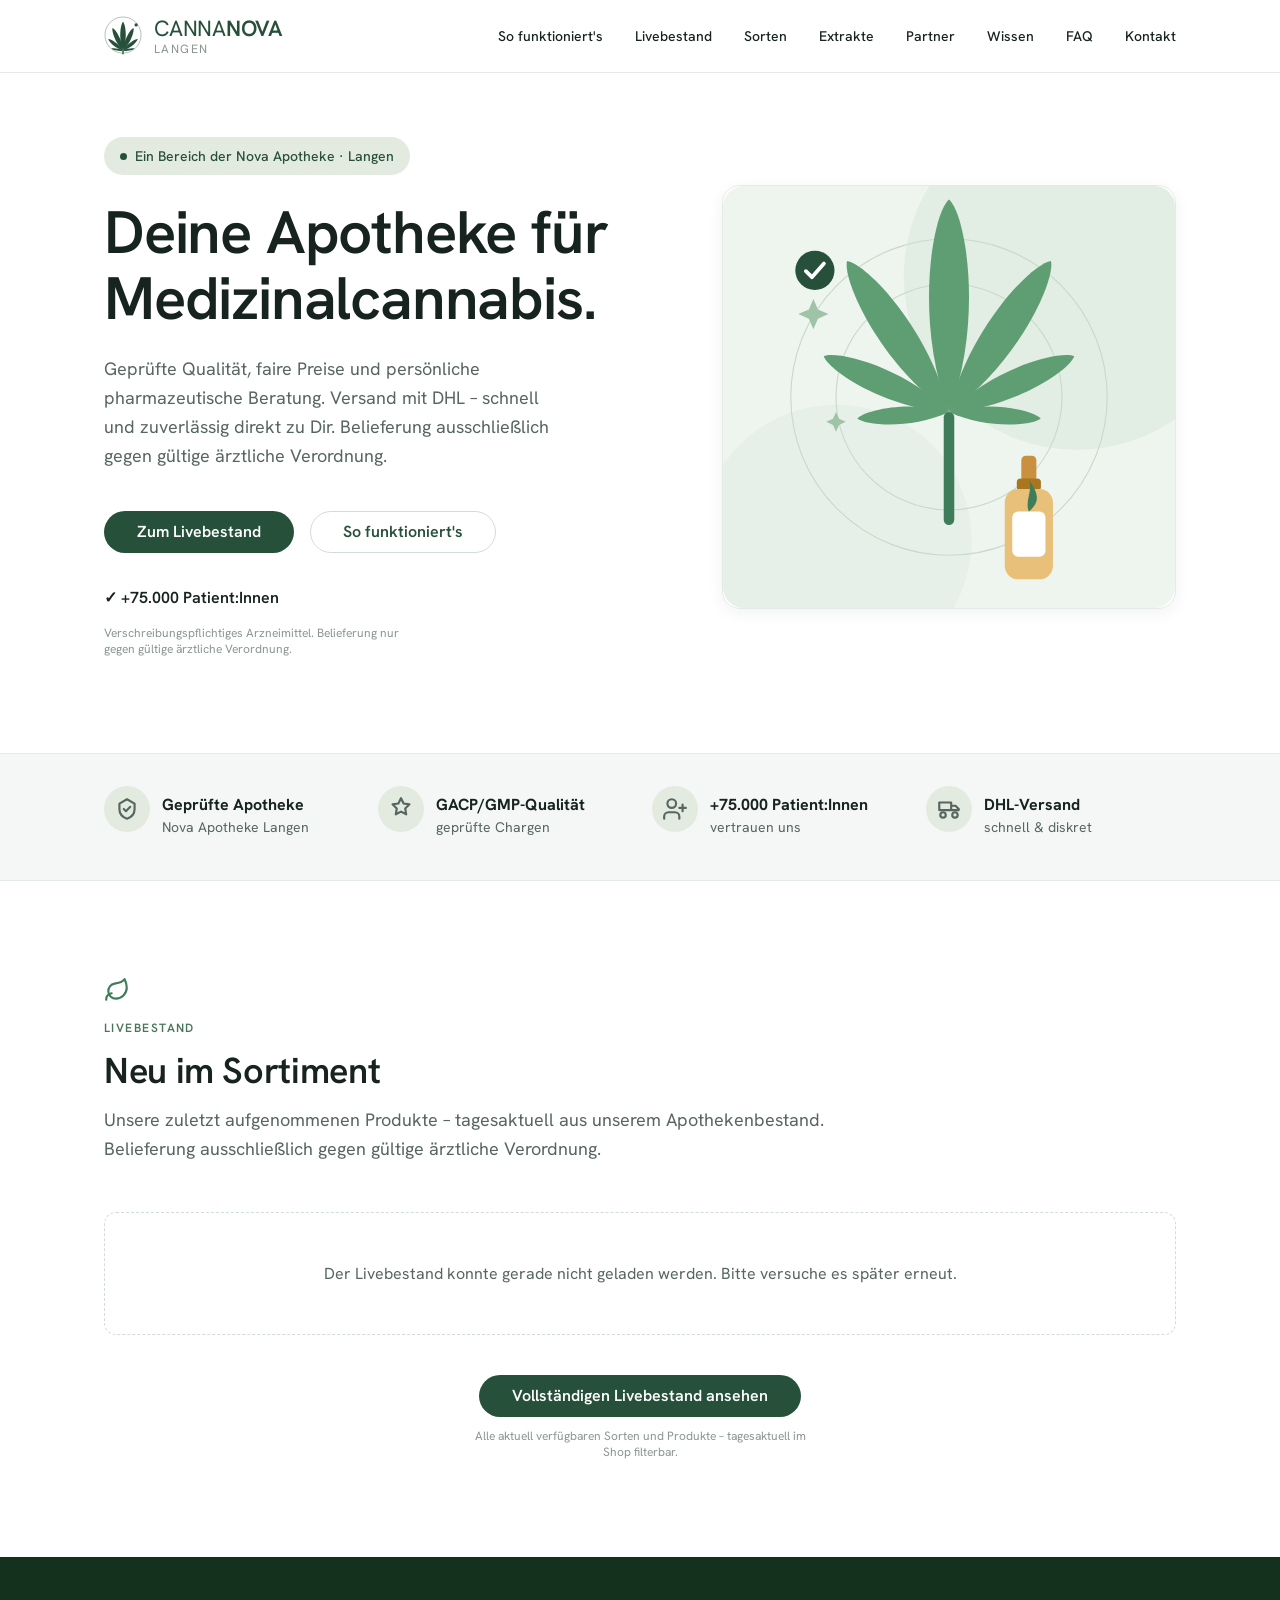
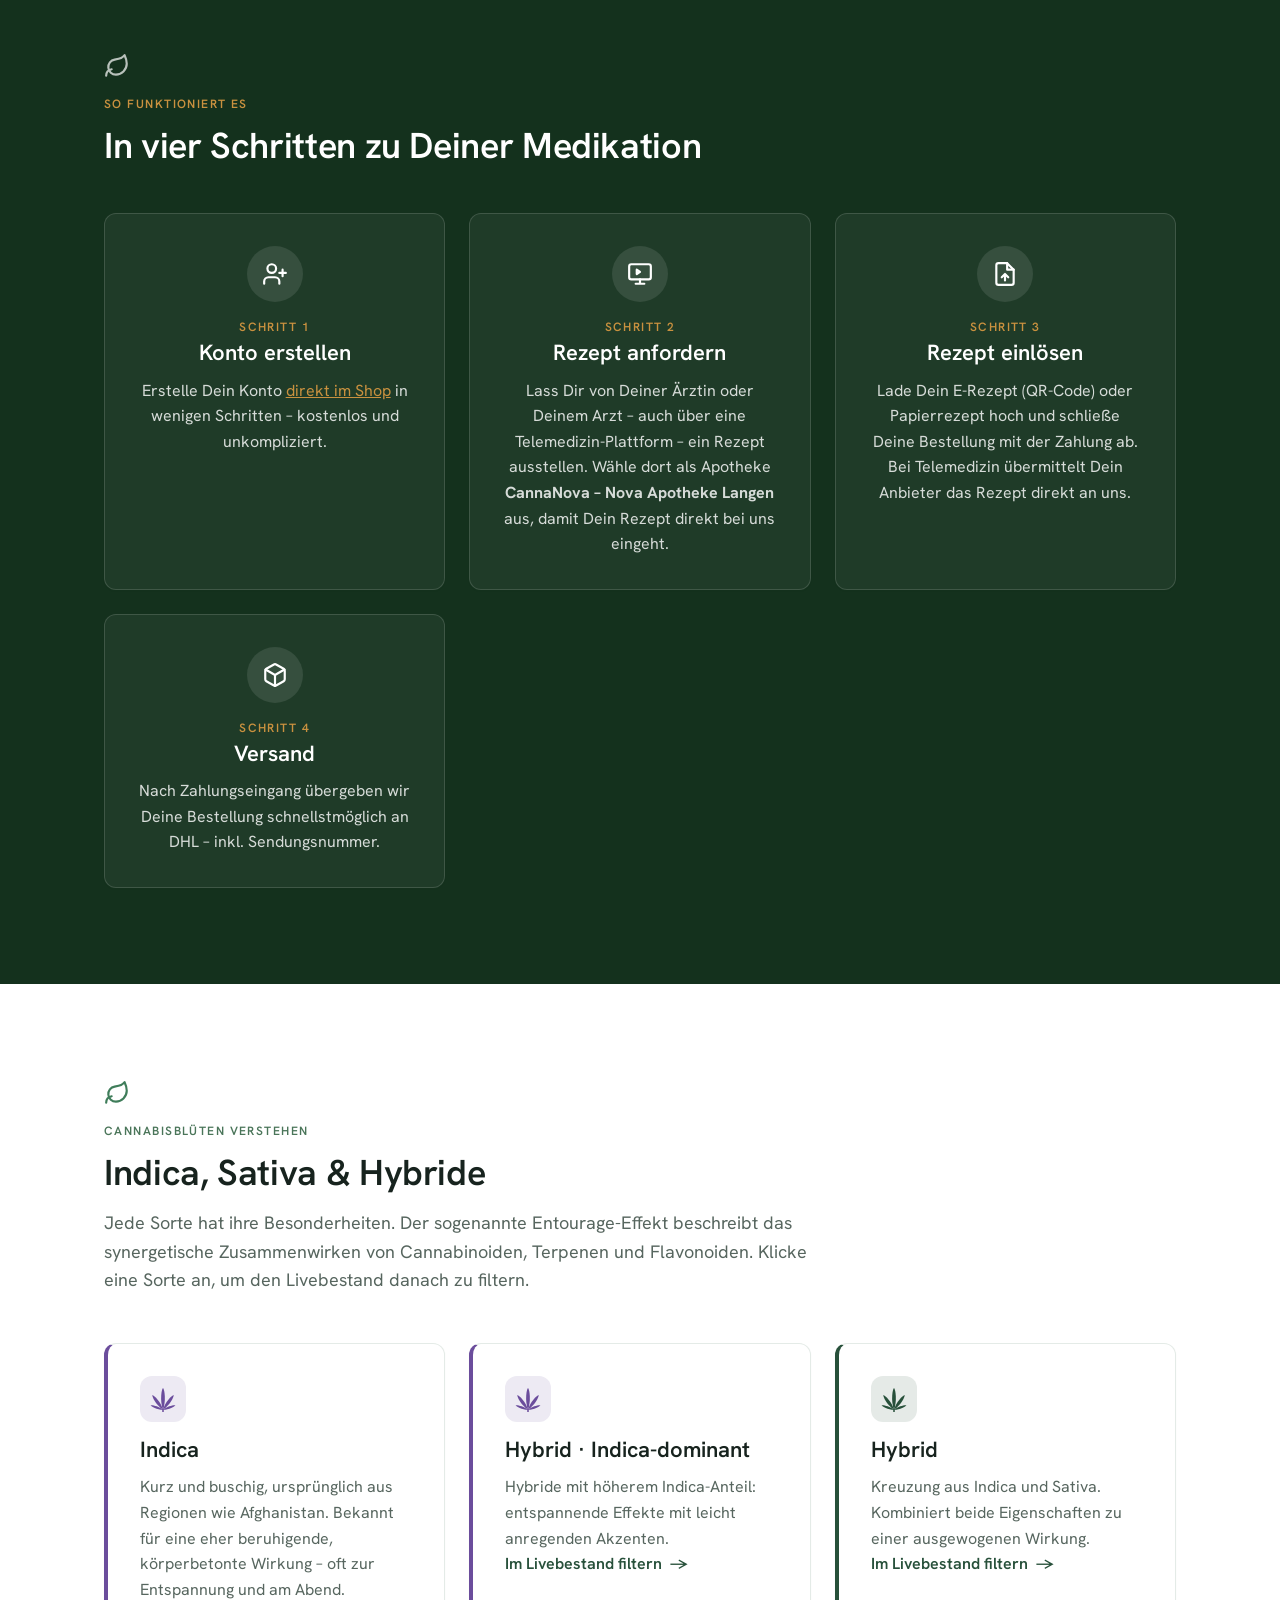
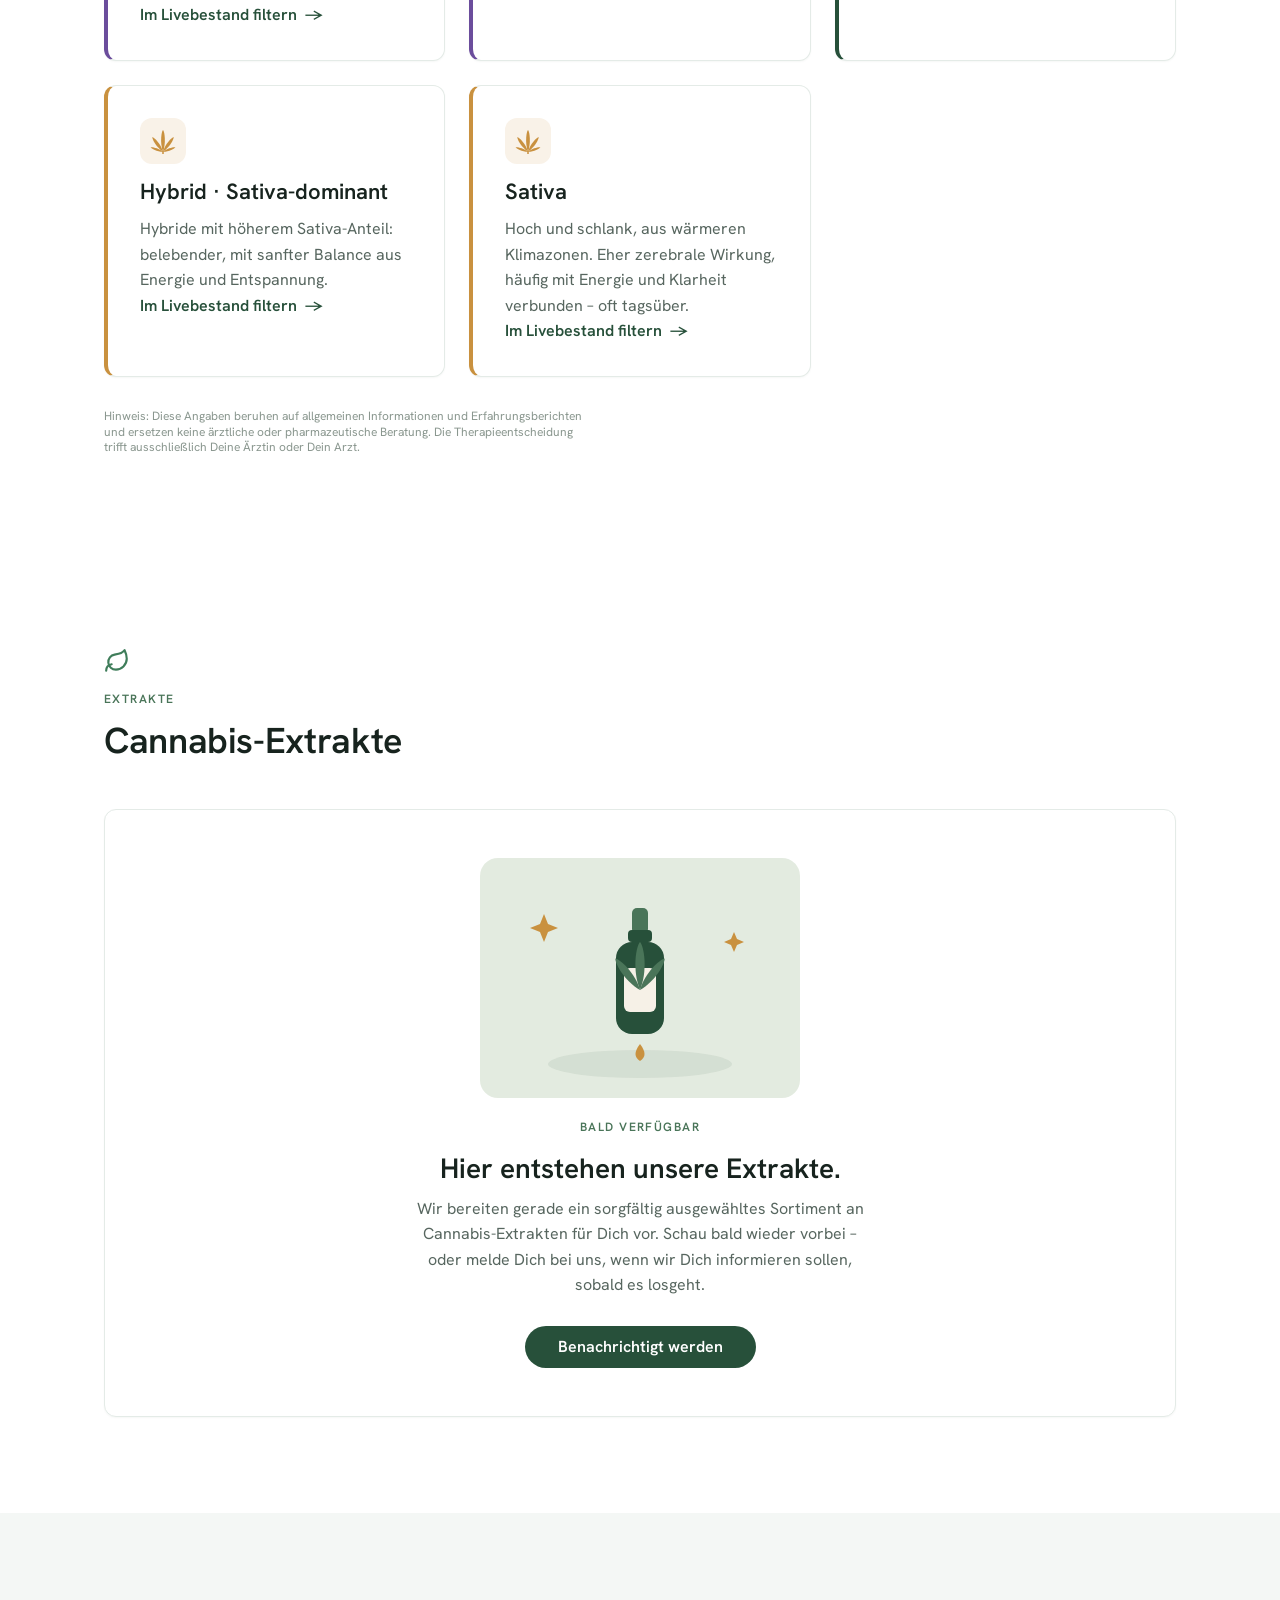
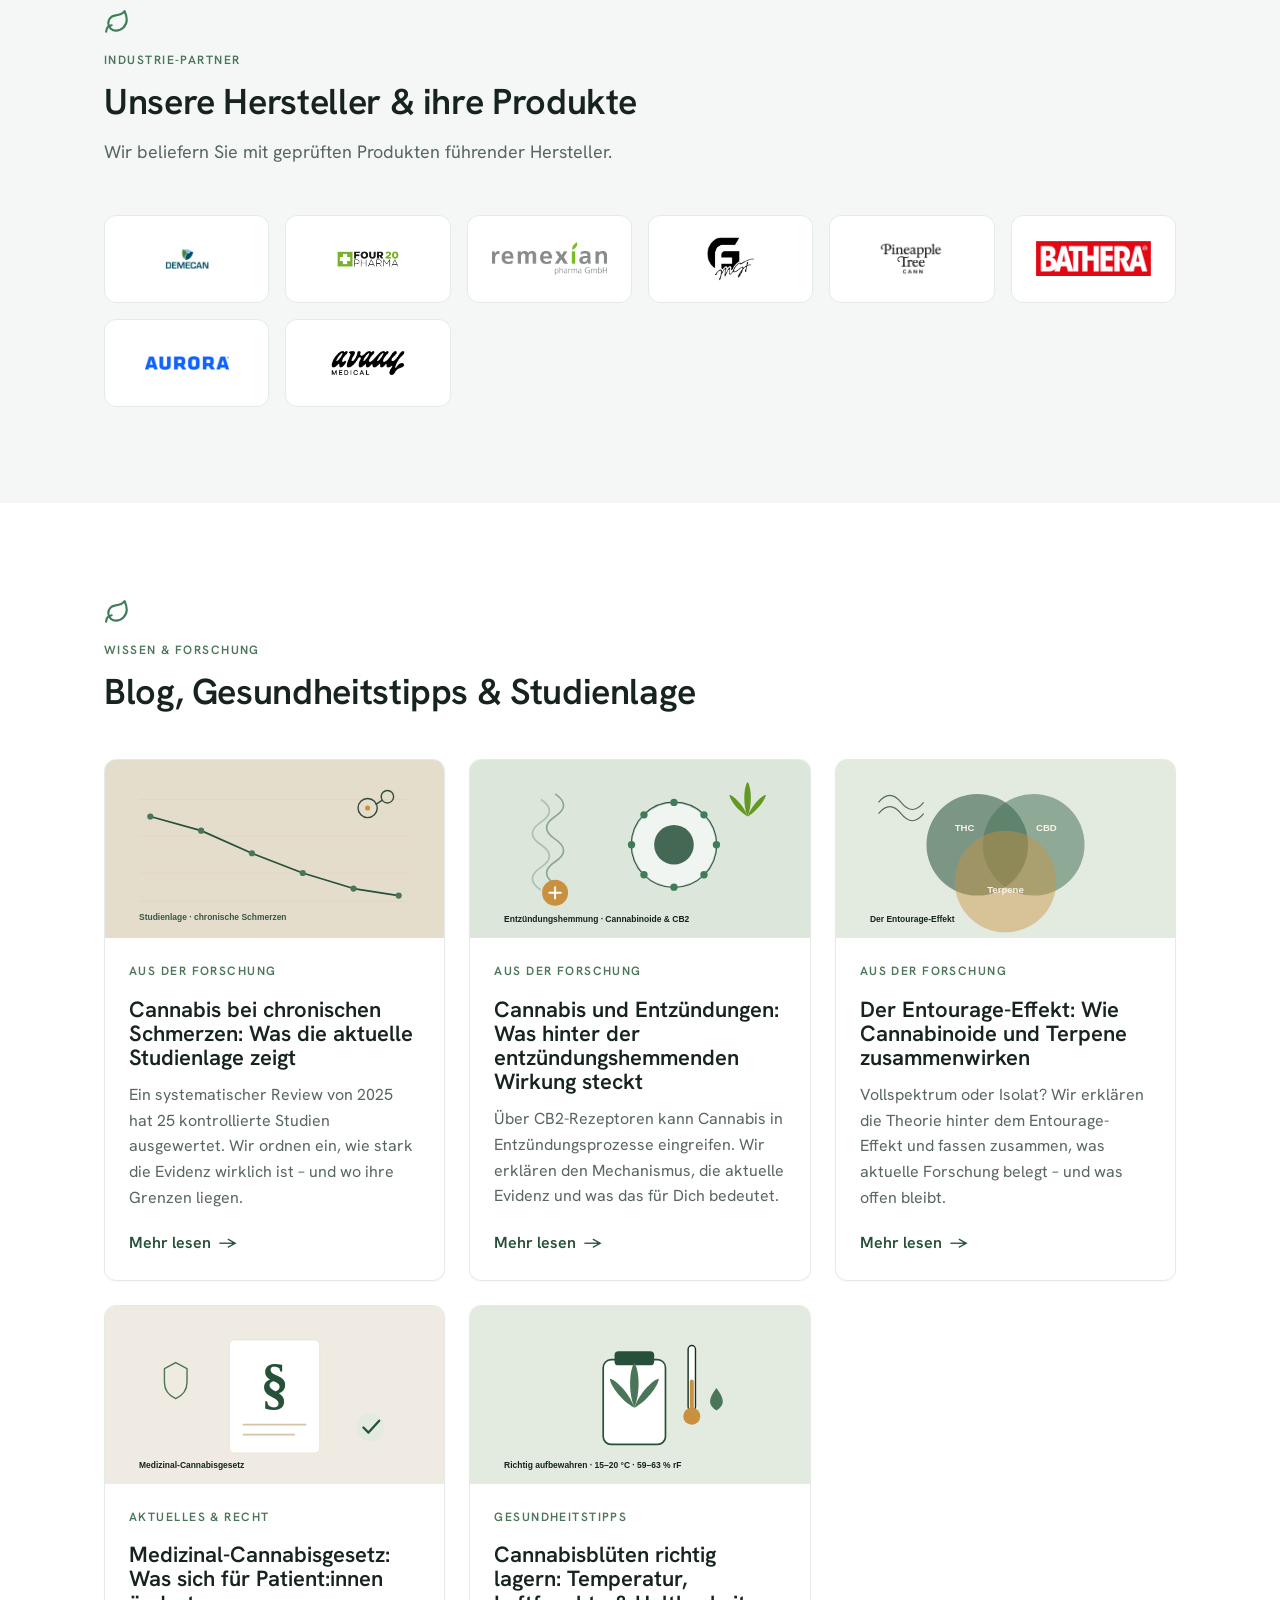
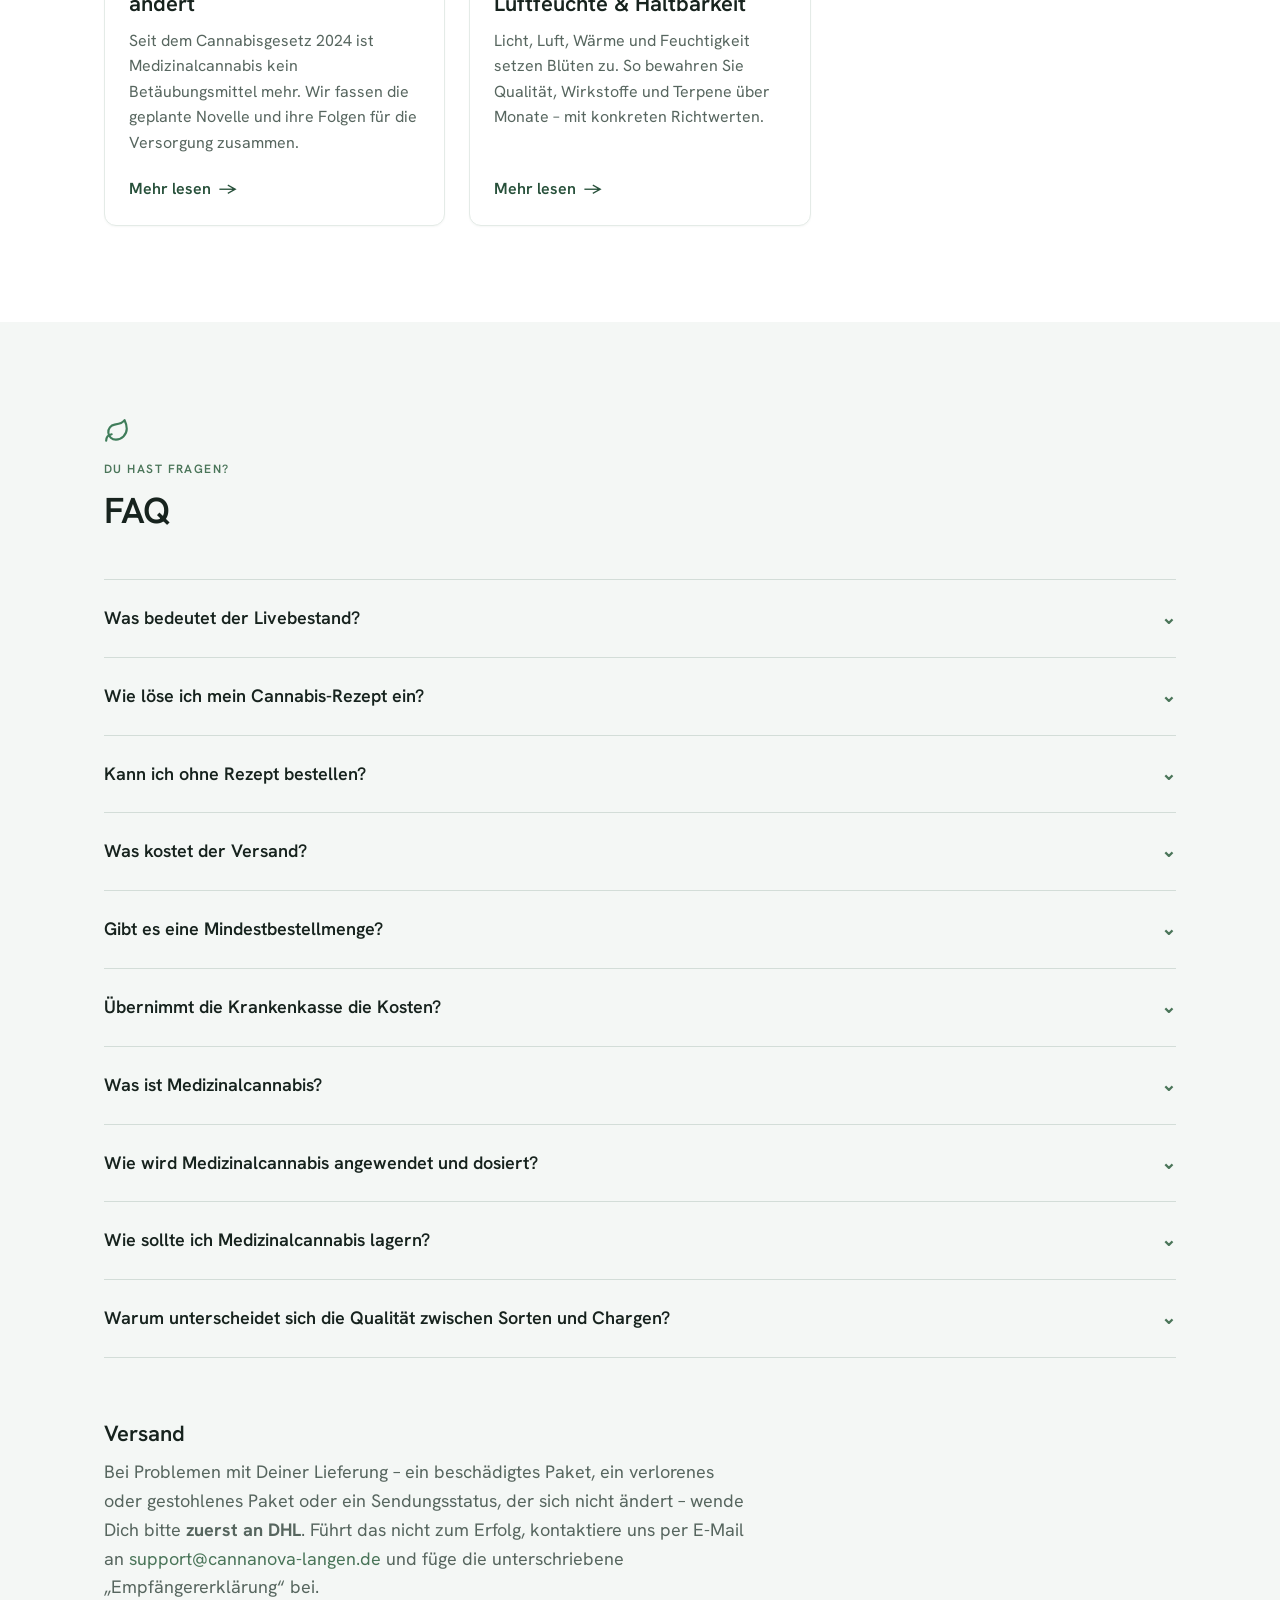
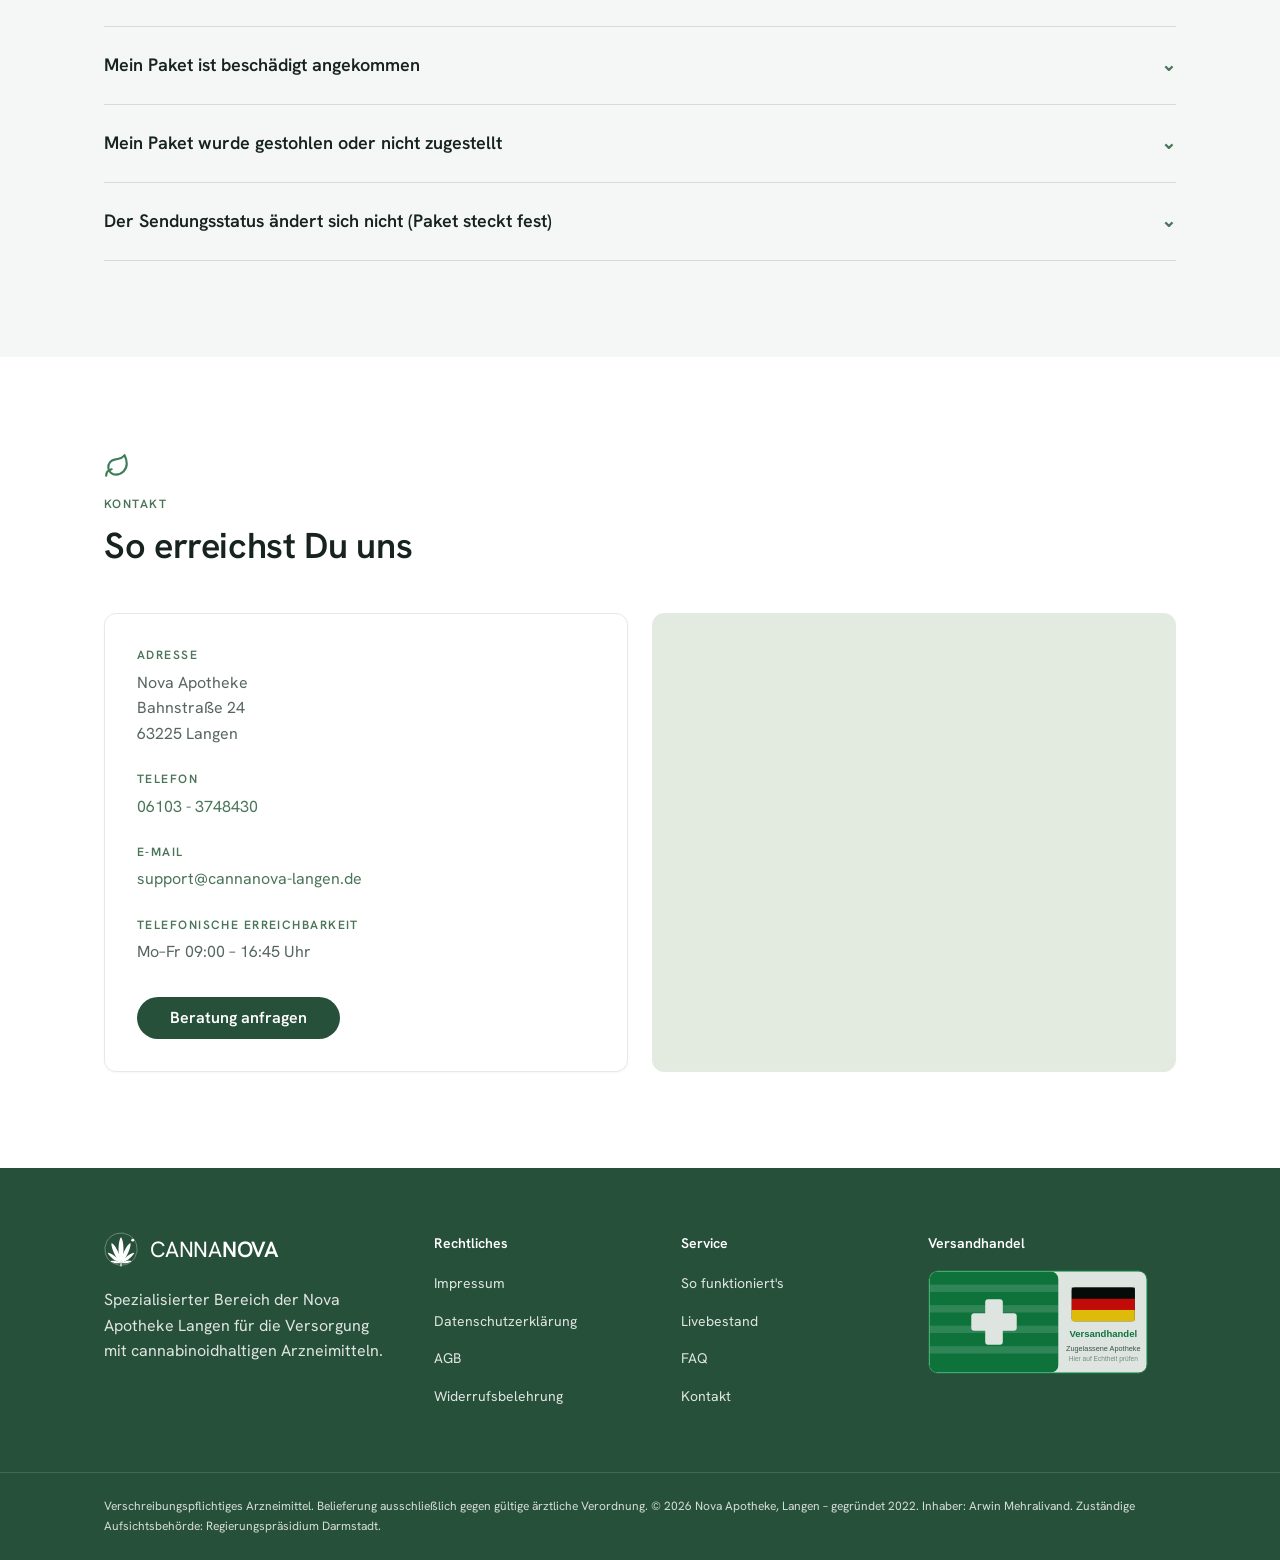
==== commit a0bddb36: "Contact: change e-mail to support@cannanova-langen.de Update the Kontakt section address and the "Be" ====
--- a/index.html
+++ b/index.html
@@ -464,10 +464,10 @@
             <p class="step__label contact__gap">Telefon</p>
             <p class="card__text"><a href="tel:+4961033748430">06103 - 3748430</a></p>
             <p class="step__label contact__gap">E-Mail</p>
-            <p class="card__text"><a href="mailto:info@nova-apotheke-langen.de">info@nova-apotheke-langen.de</a></p>
+            <p class="card__text"><a href="mailto:support@cannanova-langen.de">support@cannanova-langen.de</a></p>
             <p class="step__label contact__gap">Telefonische Erreichbarkeit</p>
             <p class="card__text">Mo–Fr 09:00 – 16:45 Uhr</p>
-            <a class="btn btn--primary contact__cta" href="mailto:info@nova-apotheke-langen.de">Beratung anfragen</a>
+            <a class="btn btn--primary contact__cta" href="mailto:support@cannanova-langen.de">Beratung anfragen</a>
           </div>
           <iframe
             class="contact__map"
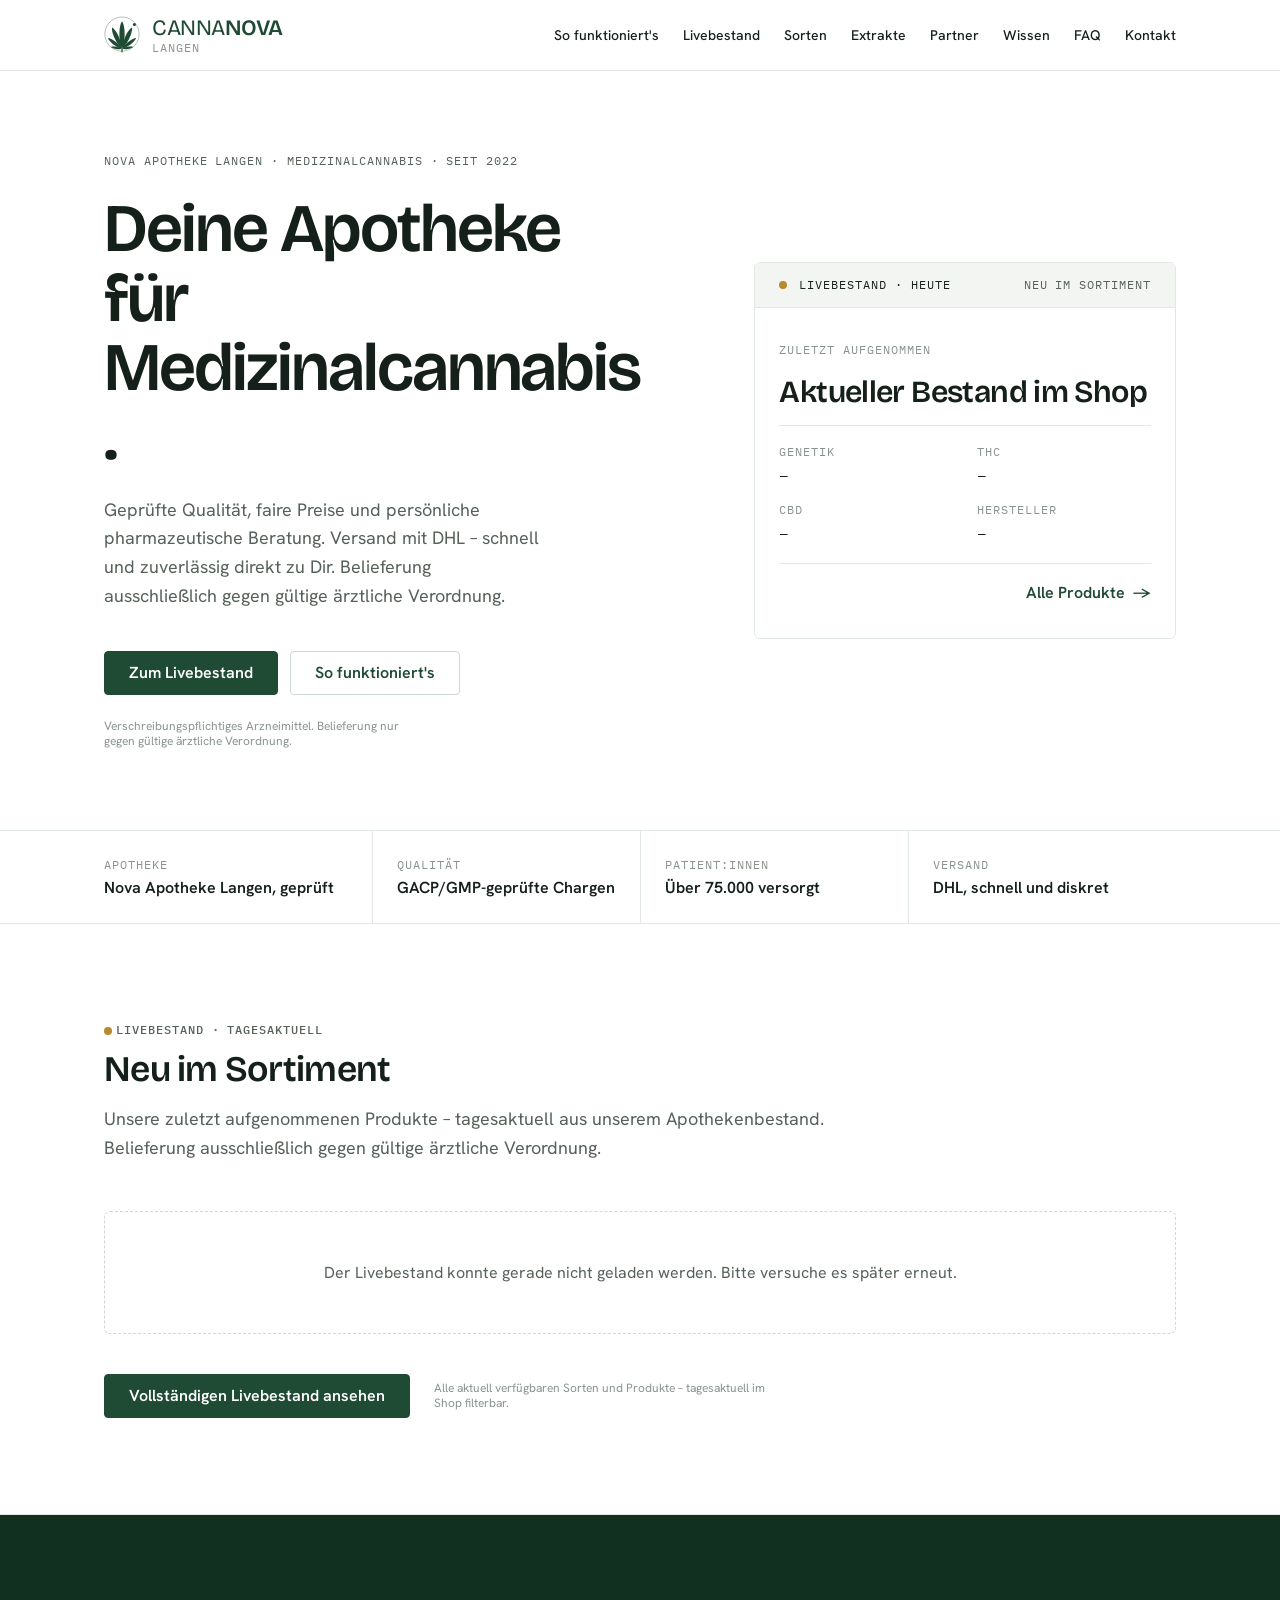
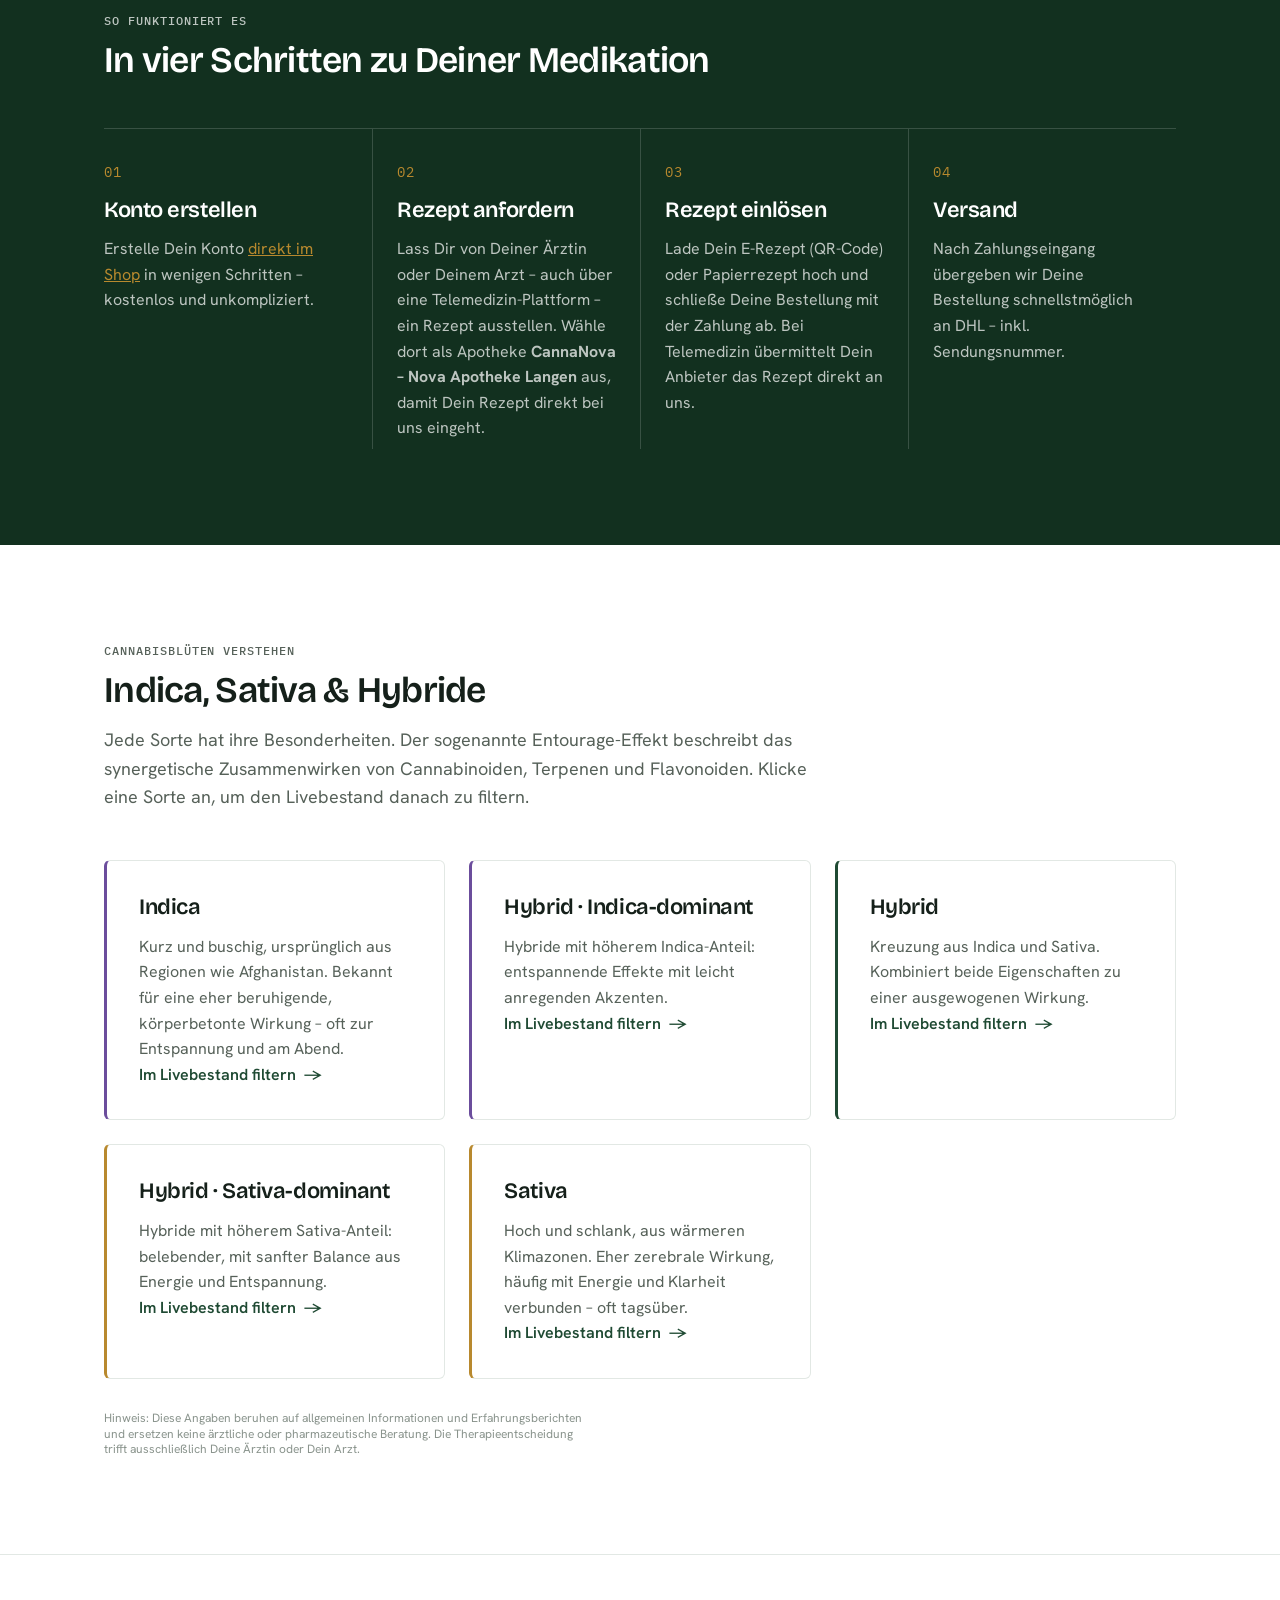
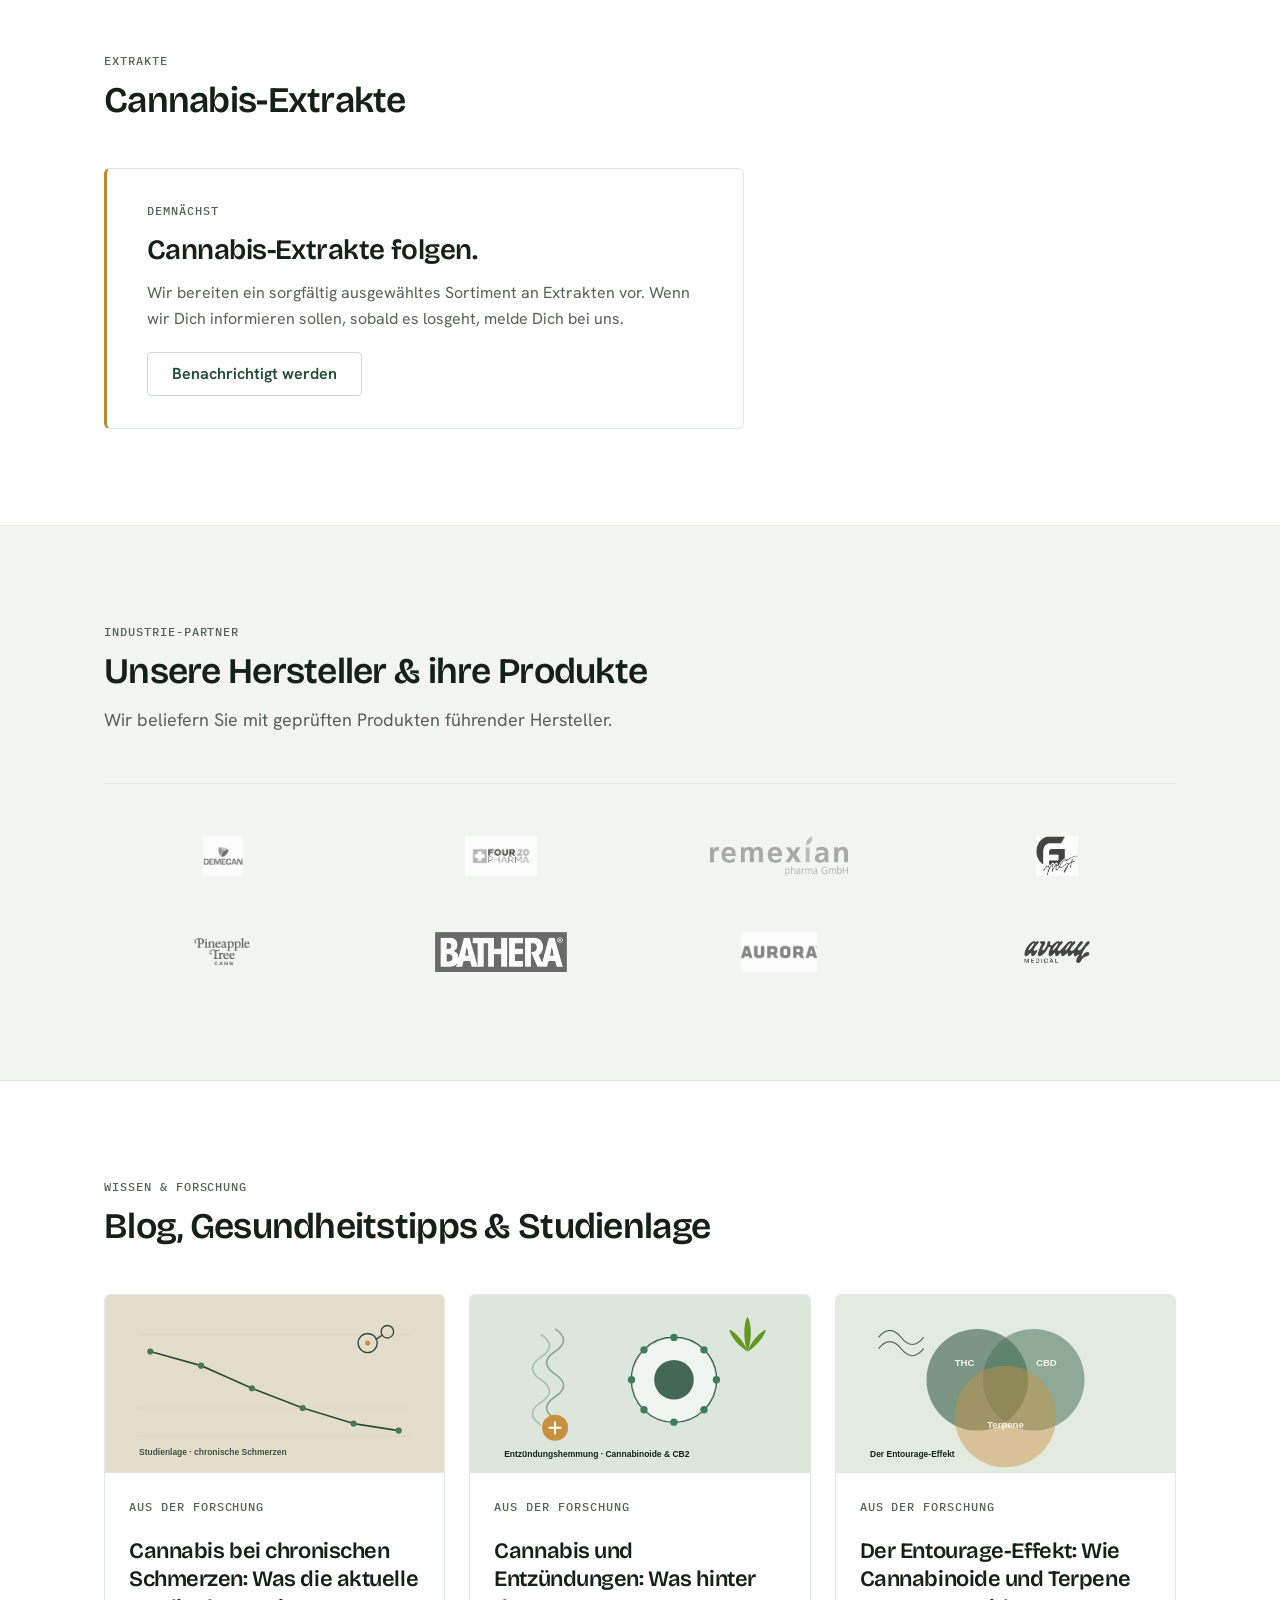
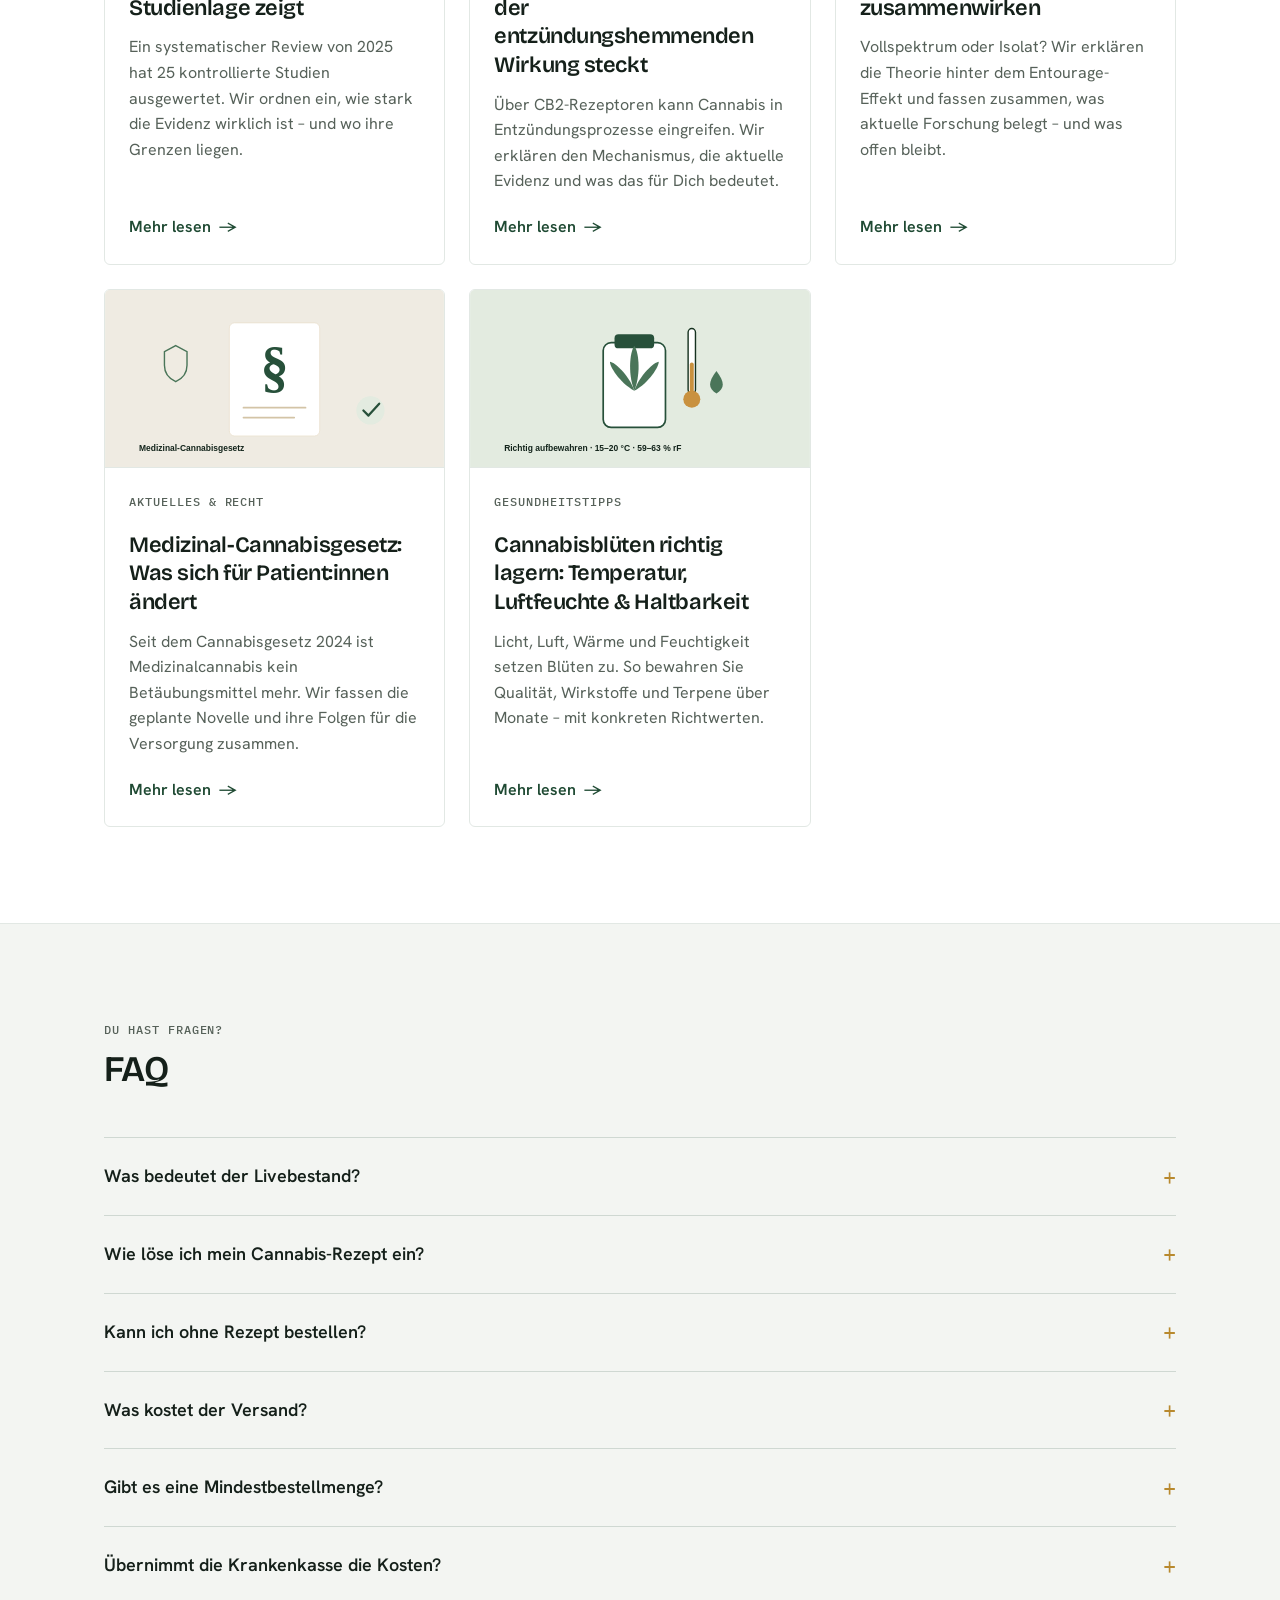
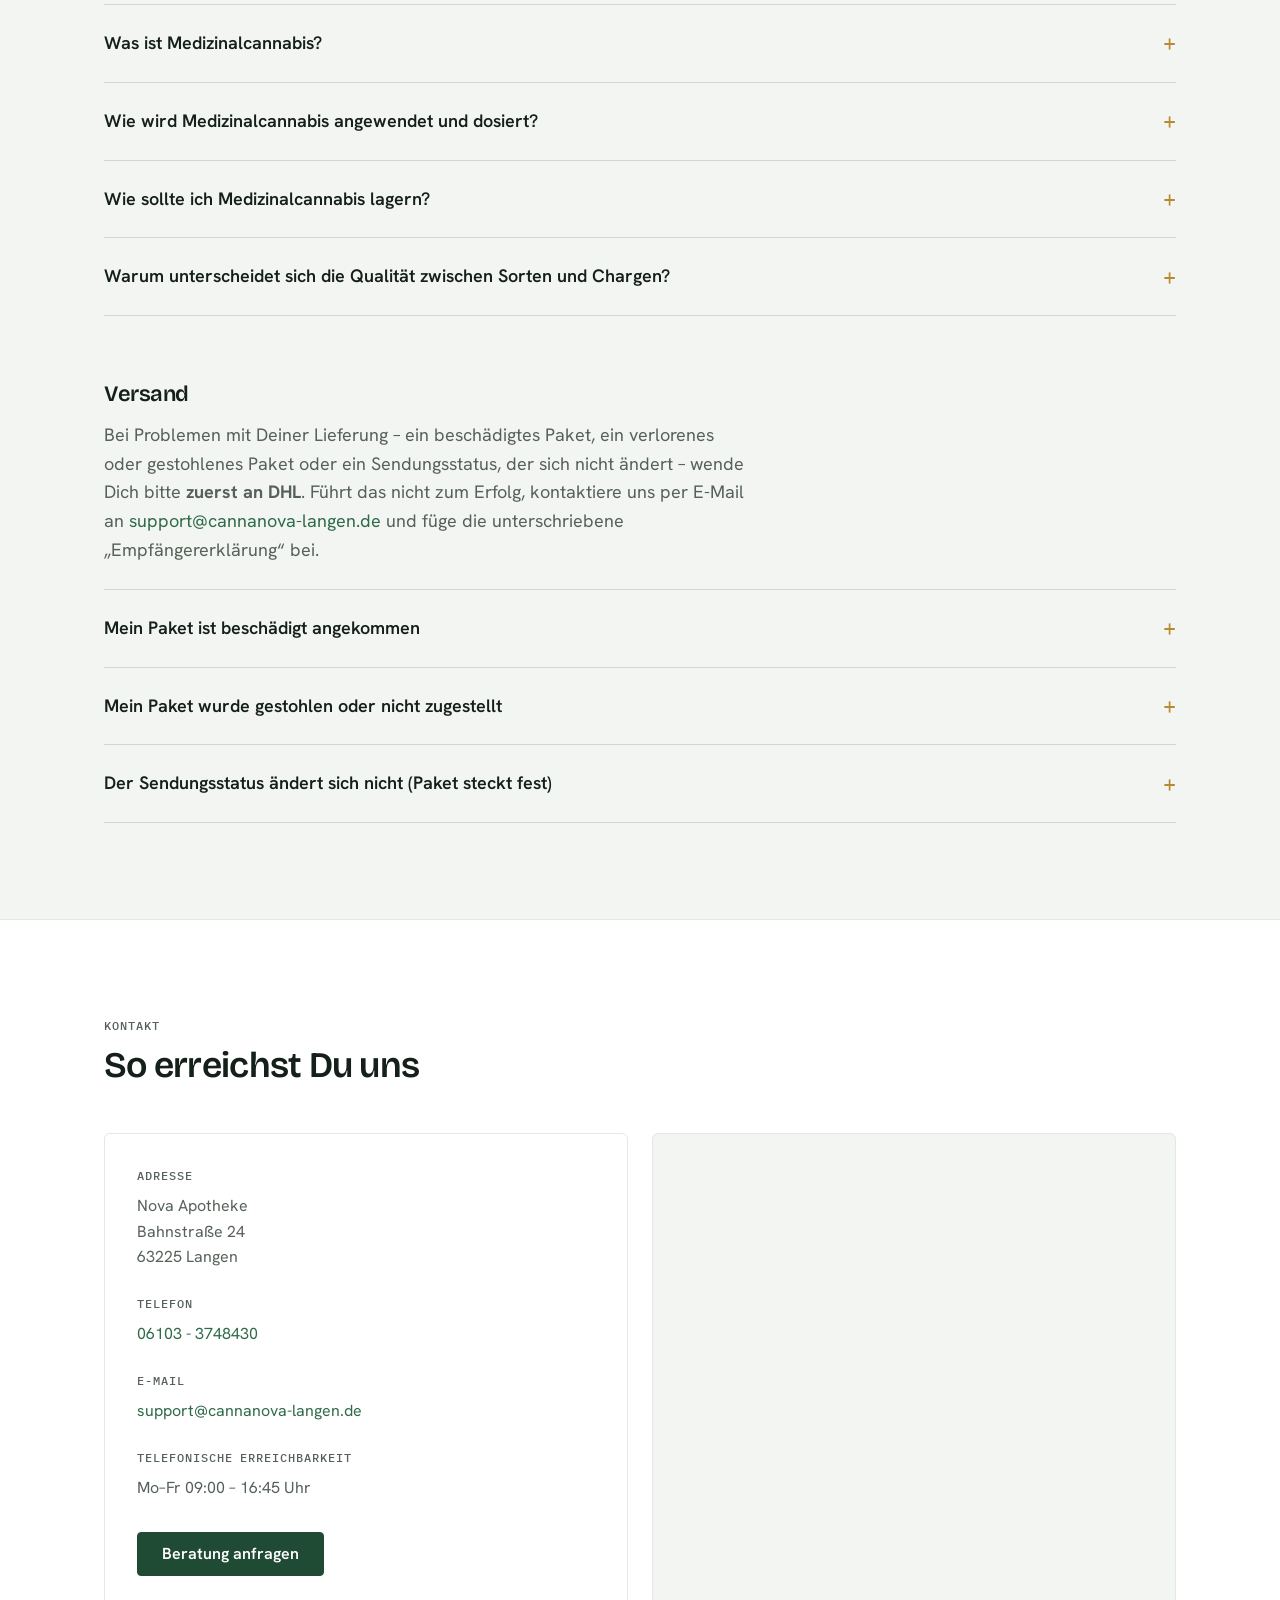
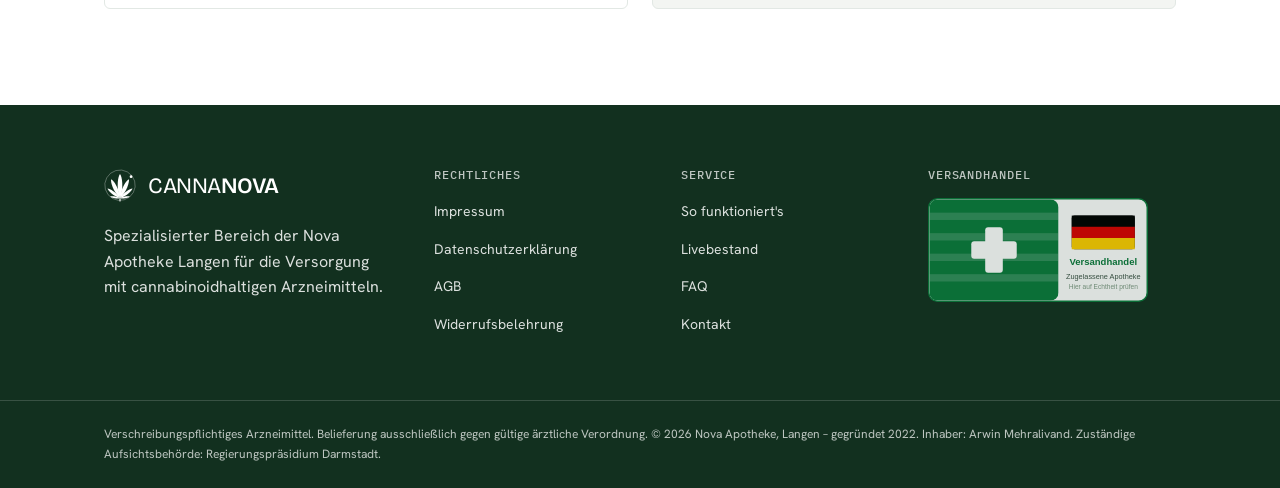
==== commit 2ec4f440: "Design overhaul: a more polished, hand-crafted look Every section used the same skeleton (leaf icon," ====
--- a/index.html
+++ b/index.html
@@ -28,7 +28,7 @@
   <!-- Fonts -->
   <link rel="preconnect" href="https://fonts.googleapis.com">
   <link rel="preconnect" href="https://fonts.gstatic.com" crossorigin>
-  <link href="https://fonts.googleapis.com/css2?family=Hanken+Grotesk:wght@400;500;600;700&display=swap" rel="stylesheet">
+  <link href="https://fonts.googleapis.com/css2?family=Bricolage+Grotesque:opsz,wght@12..96,500;12..96,600;12..96,700&family=Hanken+Grotesk:wght@400;500;600;700&family=IBM+Plex+Mono:wght@400;500&display=swap" rel="stylesheet">
 
   <!-- Design system -->
   <link rel="stylesheet" href="css/tokens.css">
@@ -95,7 +95,7 @@
     <section class="section hero" aria-labelledby="hero-title">
       <div class="container hero__grid">
         <div class="hero__copy">
-          <p class="badge"><span class="dot"></span> Ein Bereich der Nova Apotheke · Langen</p>
+          <p class="hero__label"><span>Nova Apotheke Langen</span><span aria-hidden="true">·</span><span>Medizinalcannabis</span><span aria-hidden="true">·</span><span>seit 2022</span></p>
           <h1 id="hero-title">Deine Apotheke für Medizinalcannabis.</h1>
           <p class="lead hero__lead">
             Geprüfte Qualität, faire Preise und persönliche pharmazeutische Beratung.
@@ -106,38 +106,42 @@
             <a class="btn btn--primary" href="#livebestand">Zum Livebestand</a>
             <a class="btn btn--secondary" href="#so-funktioniert">So funktioniert's</a>
           </div>
-          <p class="hero__proof">✓ +75.000 Patient:Innen</p>
           <p class="fine-print">
             Verschreibungspflichtiges Arzneimittel. Belieferung nur gegen
             gültige ärztliche Verordnung.
           </p>
         </div>
 
-        <div class="hero__media" aria-hidden="true">
-          <img src="assets/hero-botanical-light.svg" alt="" width="600" height="560" loading="eager">
-        </div>
-      </div>
-    </section>
-
-    <!-- ===================== TRUST STRIP ===================== -->
-    <section class="trust-strip" aria-label="Vertrauen und Qualität">
-      <div class="container trust-strip__grid">
-        <div class="trust-item">
-          <span class="icon-disc" aria-hidden="true"><svg viewBox="0 0 24 24" fill="none" stroke="currentColor" stroke-width="2" stroke-linecap="round" stroke-linejoin="round"><path d="M12 3l7 4v5c0 4.4-3 7.6-7 9-4-1.4-7-4.6-7-9V7z"/><path d="M9 12l2 2 4-4"/></svg></span>
-          <div><strong>Geprüfte Apotheke</strong><span>Nova Apotheke Langen</span></div>
-        </div>
-        <div class="trust-item">
-          <span class="icon-disc" aria-hidden="true"><svg viewBox="0 0 24 24" fill="none" stroke="currentColor" stroke-width="2" stroke-linecap="round" stroke-linejoin="round"><path d="M12 2l2.4 4.9 5.4.8-3.9 3.8.9 5.4-4.8-2.5-4.8 2.5.9-5.4L4.2 7.7l5.4-.8z"/></svg></span>
-          <div><strong>GACP/GMP-Qualität</strong><span>geprüfte Chargen</span></div>
-        </div>
-        <div class="trust-item">
-          <span class="icon-disc" aria-hidden="true"><svg viewBox="0 0 24 24" fill="none" stroke="currentColor" stroke-width="2" stroke-linecap="round" stroke-linejoin="round"><path d="M16 21v-2a4 4 0 0 0-4-4H6a4 4 0 0 0-4 4v2"/><circle cx="9" cy="7" r="4"/><path d="M19 8v6M22 11h-6"/></svg></span>
-          <div><strong>+75.000 Patient:Innen</strong><span>vertrauen uns</span></div>
-        </div>
-        <div class="trust-item">
-          <span class="icon-disc" aria-hidden="true"><svg viewBox="0 0 24 24" fill="none" stroke="currentColor" stroke-width="2" stroke-linecap="round" stroke-linejoin="round"><path d="M3 13h11V6H3zM14 9h4l3 3v1h-7z"/><circle cx="6.5" cy="17.5" r="2.5"/><circle cx="17.5" cy="17.5" r="2.5"/></svg></span>
-          <div><strong>DHL-Versand</strong><span>schnell &amp; diskret</span></div>
-        </div>
+        <aside class="spec spec--loading" id="hero-spec" aria-label="Neuestes Produkt im Livebestand" aria-live="polite">
+          <div class="spec__head">
+            <span class="spec__live"><span class="live-dot" aria-hidden="true"></span>Livebestand · heute</span>
+            <span class="spec__id">Neu im Sortiment</span>
+          </div>
+          <div class="spec__body">
+            <p class="spec__kicker">Zuletzt aufgenommen</p>
+            <p class="spec__name">Bestand wird geladen …</p>
+            <dl class="spec__data">
+              <div><dt>Genetik</dt><dd>—</dd></div>
+              <div><dt>THC</dt><dd>—</dd></div>
+              <div><dt>CBD</dt><dd>—</dd></div>
+              <div><dt>Hersteller</dt><dd>—</dd></div>
+            </dl>
+            <div class="spec__foot">
+              <span class="spec__price">—</span>
+              <a class="link-arrow" href="https://shop.cannanova-langen.de/products" target="_blank" rel="noopener">Alle Produkte</a>
+            </div>
+          </div>
+        </aside>
+      </div>
+    </section>
+
+    <!-- ===================== FACTS LEDGER ===================== -->
+    <section class="ledger" aria-label="Fakten zur Apotheke">
+      <div class="container ledger__row">
+        <div class="ledger__item"><span class="ledger__key">Apotheke</span><strong>Nova Apotheke Langen, geprüft</strong></div>
+        <div class="ledger__item"><span class="ledger__key">Qualität</span><strong>GACP/GMP-geprüfte Chargen</strong></div>
+        <div class="ledger__item"><span class="ledger__key">Patient:innen</span><strong>Über 75.000 versorgt</strong></div>
+        <div class="ledger__item"><span class="ledger__key">Versand</span><strong>DHL, schnell und diskret</strong></div>
       </div>
     </section>
 
@@ -145,7 +149,7 @@
     <section class="section" id="livebestand" aria-labelledby="inventory-title">
       <div class="container">
         <div class="section__head">
-          <p class="eyebrow">Livebestand</p>
+          <p class="eyebrow"><span class="live-dot" aria-hidden="true"></span>Livebestand · tagesaktuell</p>
           <h2 id="inventory-title">Neu im Sortiment</h2>
           <p class="lead">
             Unsere zuletzt aufgenommenen Produkte – tagesaktuell aus unserem
@@ -169,40 +173,28 @@
           <p class="eyebrow">So funktioniert es</p>
           <h2 id="how-title">In vier Schritten zu Deiner Medikation</h2>
         </div>
-        <div class="grid grid--3">
-          <article class="card card--step">
-            <span class="icon-disc" aria-hidden="true">
-              <svg viewBox="0 0 24 24" fill="none" stroke="currentColor" stroke-width="2" stroke-linecap="round" stroke-linejoin="round"><path d="M16 21v-2a4 4 0 0 0-4-4H6a4 4 0 0 0-4 4v2"/><circle cx="9" cy="7" r="4"/><path d="M19 8v6M22 11h-6"/></svg>
-            </span>
-            <p class="step__label">Schritt 1</p>
-            <h3 class="card__title">Konto erstellen</h3>
-            <p class="card__text">Erstelle Dein Konto <a href="https://shop.cannanova-langen.de" target="_blank" rel="noopener">direkt im Shop</a> in wenigen Schritten – kostenlos und unkompliziert.</p>
-          </article>
-          <article class="card card--step">
-            <span class="icon-disc" aria-hidden="true">
-              <svg viewBox="0 0 24 24" fill="none" stroke="currentColor" stroke-width="2" stroke-linecap="round" stroke-linejoin="round"><rect x="2" y="3" width="20" height="14" rx="2"/><path d="M8 21h8M12 17v4"/><path d="m9 8 3 2-3 2V8z"/></svg>
-            </span>
-            <p class="step__label">Schritt 2</p>
-            <h3 class="card__title">Rezept anfordern</h3>
-            <p class="card__text">Lass Dir von Deiner Ärztin oder Deinem Arzt – auch über eine Telemedizin-Plattform – ein Rezept ausstellen. Wähle dort als Apotheke <strong>CannaNova – Nova Apotheke Langen</strong> aus, damit Dein Rezept direkt bei uns eingeht.</p>
-          </article>
-          <article class="card card--step">
-            <span class="icon-disc" aria-hidden="true">
-              <svg viewBox="0 0 24 24" fill="none" stroke="currentColor" stroke-width="2" stroke-linecap="round" stroke-linejoin="round"><path d="M14 2H6a2 2 0 0 0-2 2v16a2 2 0 0 0 2 2h12a2 2 0 0 0 2-2V8z"/><path d="M14 2v6h6"/><path d="M12 18v-6M9 15l3-3 3 3"/></svg>
-            </span>
-            <p class="step__label">Schritt 3</p>
-            <h3 class="card__title">Rezept einlösen</h3>
-            <p class="card__text">Lade Dein E-Rezept (QR-Code) oder Papierrezept hoch und schließe Deine Bestellung mit der Zahlung ab. Bei Telemedizin übermittelt Dein Anbieter das Rezept direkt an uns.</p>
-          </article>
-          <article class="card card--step">
-            <span class="icon-disc" aria-hidden="true">
-              <svg viewBox="0 0 24 24" fill="none" stroke="currentColor" stroke-width="2" stroke-linecap="round" stroke-linejoin="round"><path d="M21 16V8a2 2 0 0 0-1-1.73l-7-4a2 2 0 0 0-2 0l-7 4A2 2 0 0 0 3 8v8a2 2 0 0 0 1 1.73l7 4a2 2 0 0 0 2 0l7-4A2 2 0 0 0 21 16z"/><path d="M3.27 6.96 12 12.01l8.73-5.05M12 22.08V12"/></svg>
-            </span>
-            <p class="step__label">Schritt 4</p>
-            <h3 class="card__title">Versand</h3>
-            <p class="card__text">Nach Zahlungseingang übergeben wir Deine Bestellung schnellstmöglich an DHL – inkl. Sendungsnummer.</p>
-          </article>
-        </div>
+        <ol class="steps">
+          <li class="steps__item">
+            <span class="steps__index" aria-hidden="true">01</span>
+            <h3 class="steps__title">Konto erstellen</h3>
+            <p class="steps__text">Erstelle Dein Konto <a href="https://shop.cannanova-langen.de" target="_blank" rel="noopener">direkt im Shop</a> in wenigen Schritten – kostenlos und unkompliziert.</p>
+          </li>
+          <li class="steps__item">
+            <span class="steps__index" aria-hidden="true">02</span>
+            <h3 class="steps__title">Rezept anfordern</h3>
+            <p class="steps__text">Lass Dir von Deiner Ärztin oder Deinem Arzt – auch über eine Telemedizin-Plattform – ein Rezept ausstellen. Wähle dort als Apotheke <strong>CannaNova – Nova Apotheke Langen</strong> aus, damit Dein Rezept direkt bei uns eingeht.</p>
+          </li>
+          <li class="steps__item">
+            <span class="steps__index" aria-hidden="true">03</span>
+            <h3 class="steps__title">Rezept einlösen</h3>
+            <p class="steps__text">Lade Dein E-Rezept (QR-Code) oder Papierrezept hoch und schließe Deine Bestellung mit der Zahlung ab. Bei Telemedizin übermittelt Dein Anbieter das Rezept direkt an uns.</p>
+          </li>
+          <li class="steps__item">
+            <span class="steps__index" aria-hidden="true">04</span>
+            <h3 class="steps__title">Versand</h3>
+            <p class="steps__text">Nach Zahlungseingang übergeben wir Deine Bestellung schnellstmöglich an DHL – inkl. Sendungsnummer.</p>
+          </li>
+        </ol>
       </div>
     </section>
 
@@ -222,31 +214,26 @@
 
         <div class="grid grid--3 strains">
           <article class="card card--accent" style="--accent: var(--color-strain-indica);">
-            <span class="strain-icon" aria-hidden="true"><svg viewBox="0 0 24 24" fill="currentColor"><g transform="translate(12,22)"><path d="M0 0C-3-8.4-1.5-18.7 0-20.2 1.5-18.7 3-8.4 0 0Z"/><path d="M0 0C-2.6-6.9-1.3-15.4 0-16.8 1.3-15.4 2.6-6.9 0 0Z" transform="rotate(36)"/><path d="M0 0C-2.6-6.9-1.3-15.4 0-16.8 1.3-15.4 2.6-6.9 0 0Z" transform="rotate(-36)"/><path d="M0 0C-1.9-5-.95-11.2 0-12.2 .95-11.2 1.9-5 0 0Z" transform="rotate(70)"/><path d="M0 0C-1.9-5-.95-11.2 0-12.2 .95-11.2 1.9-5 0 0Z" transform="rotate(-70)"/><rect x="-.7" y="-1" width="1.4" height="4" rx=".7"/></g></svg></span>
             <h3 class="card__title">Indica</h3>
             <p class="card__text">Kurz und buschig, ursprünglich aus Regionen wie Afghanistan. Bekannt für eine eher beruhigende, körperbetonte Wirkung – oft zur Entspannung und am Abend.</p>
             <a class="link-arrow" href="#livebestand">Im Livebestand filtern</a>
           </article>
           <article class="card card--accent" style="--accent: var(--color-strain-indica);">
-            <span class="strain-icon" aria-hidden="true"><svg viewBox="0 0 24 24" fill="currentColor"><g transform="translate(12,22)"><path d="M0 0C-3-8.4-1.5-18.7 0-20.2 1.5-18.7 3-8.4 0 0Z"/><path d="M0 0C-2.6-6.9-1.3-15.4 0-16.8 1.3-15.4 2.6-6.9 0 0Z" transform="rotate(36)"/><path d="M0 0C-2.6-6.9-1.3-15.4 0-16.8 1.3-15.4 2.6-6.9 0 0Z" transform="rotate(-36)"/><path d="M0 0C-1.9-5-.95-11.2 0-12.2 .95-11.2 1.9-5 0 0Z" transform="rotate(70)"/><path d="M0 0C-1.9-5-.95-11.2 0-12.2 .95-11.2 1.9-5 0 0Z" transform="rotate(-70)"/><rect x="-.7" y="-1" width="1.4" height="4" rx=".7"/></g></svg></span>
             <h3 class="card__title">Hybrid · Indica-dominant</h3>
             <p class="card__text">Hybride mit höherem Indica-Anteil: entspannende Effekte mit leicht anregenden Akzenten.</p>
             <a class="link-arrow" href="#livebestand">Im Livebestand filtern</a>
           </article>
           <article class="card card--accent" style="--accent: var(--color-strain-hybrid);">
-            <span class="strain-icon" aria-hidden="true"><svg viewBox="0 0 24 24" fill="currentColor"><g transform="translate(12,22)"><path d="M0 0C-3-8.4-1.5-18.7 0-20.2 1.5-18.7 3-8.4 0 0Z"/><path d="M0 0C-2.6-6.9-1.3-15.4 0-16.8 1.3-15.4 2.6-6.9 0 0Z" transform="rotate(36)"/><path d="M0 0C-2.6-6.9-1.3-15.4 0-16.8 1.3-15.4 2.6-6.9 0 0Z" transform="rotate(-36)"/><path d="M0 0C-1.9-5-.95-11.2 0-12.2 .95-11.2 1.9-5 0 0Z" transform="rotate(70)"/><path d="M0 0C-1.9-5-.95-11.2 0-12.2 .95-11.2 1.9-5 0 0Z" transform="rotate(-70)"/><rect x="-.7" y="-1" width="1.4" height="4" rx=".7"/></g></svg></span>
             <h3 class="card__title">Hybrid</h3>
             <p class="card__text">Kreuzung aus Indica und Sativa. Kombiniert beide Eigenschaften zu einer ausgewogenen Wirkung.</p>
             <a class="link-arrow" href="#livebestand">Im Livebestand filtern</a>
           </article>
           <article class="card card--accent" style="--accent: var(--color-strain-sativa);">
-            <span class="strain-icon" aria-hidden="true"><svg viewBox="0 0 24 24" fill="currentColor"><g transform="translate(12,22)"><path d="M0 0C-3-8.4-1.5-18.7 0-20.2 1.5-18.7 3-8.4 0 0Z"/><path d="M0 0C-2.6-6.9-1.3-15.4 0-16.8 1.3-15.4 2.6-6.9 0 0Z" transform="rotate(36)"/><path d="M0 0C-2.6-6.9-1.3-15.4 0-16.8 1.3-15.4 2.6-6.9 0 0Z" transform="rotate(-36)"/><path d="M0 0C-1.9-5-.95-11.2 0-12.2 .95-11.2 1.9-5 0 0Z" transform="rotate(70)"/><path d="M0 0C-1.9-5-.95-11.2 0-12.2 .95-11.2 1.9-5 0 0Z" transform="rotate(-70)"/><rect x="-.7" y="-1" width="1.4" height="4" rx=".7"/></g></svg></span>
             <h3 class="card__title">Hybrid · Sativa-dominant</h3>
             <p class="card__text">Hybride mit höherem Sativa-Anteil: belebender, mit sanfter Balance aus Energie und Entspannung.</p>
             <a class="link-arrow" href="#livebestand">Im Livebestand filtern</a>
           </article>
           <article class="card card--accent" style="--accent: var(--color-strain-sativa);">
-            <span class="strain-icon" aria-hidden="true"><svg viewBox="0 0 24 24" fill="currentColor"><g transform="translate(12,22)"><path d="M0 0C-3-8.4-1.5-18.7 0-20.2 1.5-18.7 3-8.4 0 0Z"/><path d="M0 0C-2.6-6.9-1.3-15.4 0-16.8 1.3-15.4 2.6-6.9 0 0Z" transform="rotate(36)"/><path d="M0 0C-2.6-6.9-1.3-15.4 0-16.8 1.3-15.4 2.6-6.9 0 0Z" transform="rotate(-36)"/><path d="M0 0C-1.9-5-.95-11.2 0-12.2 .95-11.2 1.9-5 0 0Z" transform="rotate(70)"/><path d="M0 0C-1.9-5-.95-11.2 0-12.2 .95-11.2 1.9-5 0 0Z" transform="rotate(-70)"/><rect x="-.7" y="-1" width="1.4" height="4" rx=".7"/></g></svg></span>
             <h3 class="card__title">Sativa</h3>
             <p class="card__text">Hoch und schlank, aus wärmeren Klimazonen. Eher zerebrale Wirkung, häufig mit Energie und Klarheit verbunden – oft tagsüber.</p>
             <a class="link-arrow" href="#livebestand">Im Livebestand filtern</a>
@@ -269,17 +256,11 @@
           <p class="eyebrow">Extrakte</p>
           <h2 id="extracts-title">Cannabis-Extrakte</h2>
         </div>
-        <div class="card coming-soon">
-          <img class="coming-soon__art" src="assets/extrakte-coming-soon.svg" alt="Illustration einer Cannabis-Extrakt-Flasche mit Pipette – bald verfügbar" width="320" height="240" loading="lazy">
-          <p class="step__label">Bald verfügbar</p>
-          <h3 class="coming-soon__title">Hier entstehen unsere Extrakte.</h3>
-          <p class="card__text coming-soon__text">
-            Wir bereiten gerade ein sorgfältig ausgewähltes Sortiment an
-            Cannabis-Extrakten für Dich vor. Schau bald wieder vorbei – oder
-            melde Dich bei uns, wenn wir Dich informieren sollen, sobald es
-            losgeht.
-          </p>
-          <a class="btn btn--primary coming-soon__cta" href="#kontakt">Benachrichtigt werden</a>
+        <div class="notice">
+          <p class="eyebrow">Demnächst</p>
+          <h3 class="notice__title">Cannabis-Extrakte folgen.</h3>
+          <p class="notice__text">Wir bereiten ein sorgfältig ausgewähltes Sortiment an Extrakten vor. Wenn wir Dich informieren sollen, sobald es losgeht, melde Dich bei uns.</p>
+          <a class="btn btn--secondary" href="#kontakt">Benachrichtigt werden</a>
         </div>
       </div>
     </section>
@@ -294,15 +275,15 @@
             Wir beliefern Sie mit geprüften Produkten führender Hersteller.
           </p>
         </div>
-        <div class="grid grid--auto partners">
-          <div class="logo-cell"><img src="assets/partners/demecan.jpeg" alt="Demecan" loading="lazy"></div>
-          <div class="logo-cell"><img src="assets/partners/four20pharma.png" alt="Four20 Pharma" loading="lazy"></div>
-          <div class="logo-cell"><img src="assets/partners/remexian.png" alt="Remexian" loading="lazy"></div>
-          <div class="logo-cell"><img src="assets/partners/mgf.jpg" alt="MGF" loading="lazy"></div>
-          <div class="logo-cell"><img src="assets/partners/pineappletreecann.png" alt="PineAppleTreeCann" loading="lazy"></div>
-          <div class="logo-cell"><img src="assets/partners/bathera.png" alt="Bathera" loading="lazy"></div>
-          <div class="logo-cell"><img src="assets/partners/aurora.png" alt="Aurora" loading="lazy"></div>
-          <div class="logo-cell"><img src="assets/partners/avaay.webp" alt="avaay" loading="lazy"></div>
+        <div class="partners">
+          <div class="partners__logo"><img src="assets/partners/demecan.jpeg" alt="Demecan" loading="lazy"></div>
+          <div class="partners__logo"><img src="assets/partners/four20pharma.png" alt="Four20 Pharma" loading="lazy"></div>
+          <div class="partners__logo"><img src="assets/partners/remexian.png" alt="Remexian" loading="lazy"></div>
+          <div class="partners__logo"><img src="assets/partners/mgf.jpg" alt="MGF" loading="lazy"></div>
+          <div class="partners__logo"><img src="assets/partners/pineappletreecann.png" alt="PineAppleTreeCann" loading="lazy"></div>
+          <div class="partners__logo"><img src="assets/partners/bathera.png" alt="Bathera" loading="lazy"></div>
+          <div class="partners__logo"><img src="assets/partners/aurora.png" alt="Aurora" loading="lazy"></div>
+          <div class="partners__logo"><img src="assets/partners/avaay.webp" alt="avaay" loading="lazy"></div>
         </div>
       </div>
     </section>
--- a/css/tokens.css
+++ b/css/tokens.css
@@ -2,44 +2,56 @@
    CannaNova — Design Tokens (single source of truth)
    Never hardcode a color, size, spacing, radius, or shadow elsewhere.
    If a value isn't here, add it here first, then reference it via var(--*).
+
+   Direction: "the pharmacy label" — clinical white, deep pharmacy green,
+   hairline rules, and a monospaced data face so numbers (THC, CBD, prices)
+   align like a certificate of analysis. One amber signal color, used only
+   for what is live or priced.
    ========================================================================== */
 
 :root {
-  /* ---- Color: brand & accent ------------------------------------------- */
-  --color-brand: #27503a;          /* forest green — logo, headings, primary */
-  --color-brand-strong: #16321f;   /* deep pine — hover / emphasis           */
-  --color-brand-soft: #e3ebe0;     /* pale sage tint — icon discs, panels    */
-  --color-accent: #4a7559;         /* sage-forest — eyebrows, links          */
+  /* ---- Color: brand ---------------------------------------------------- */
+  --color-brand: #1f4a33;          /* pharmacy green — logo, headings, primary */
+  --color-brand-strong: #12301f;   /* deep pine — hover / emphasis             */
+  --color-brand-soft: #e6efe8;     /* pale sage tint — subtle panels           */
+  --color-brand-darker: #12301f;   /* deep pine — the single dark band         */
+  --color-accent: #2f6a49;         /* readable green — links                   */
+
+  /* The one signal color: live indicator, price, step index. Nowhere else. */
+  --color-signal: #b8892e;
+  --color-signal-soft: #f6efdf;
 
   /* ---- Color: surfaces & neutrals -------------------------------------- */
-  --color-bg: #ffffff;             /* clinical white page background         */
-  --color-bg-alt: #f4f7f5;         /* cool light grey — alternating sections */
-  --color-surface: #ffffff;        /* cards, panels                         */
-  --color-border: #e4ebe7;         /* cool hairline borders                 */
-  --color-border-strong: #d3ddd8;  /* stronger borders / dividers           */
-  --color-brand-darker: #14311d;   /* deep pine — dark contrast band        */
+  --color-bg: #ffffff;             /* clinical white page background           */
+  --color-bg-alt: #f3f5f2;         /* green-tinted off-white — alternate bands */
+  --color-surface: #ffffff;        /* cards, panels                            */
+  --color-border: #e2e8e4;         /* hairline rules                           */
+  --color-border-strong: #cfd8d2;  /* stronger rules / dividers                */
 
   /* ---- Color: text ----------------------------------------------------- */
-  --color-text: #17231e;           /* ink — primary body / headings         */
-  --color-text-muted: #57665f;     /* secondary copy                        */
-  --color-text-subtle: #8a978f;    /* captions, placeholders                */
-  --color-text-on-brand: #ffffff;  /* text on green surfaces                */
+  --color-text: #15201a;           /* ink                                      */
+  --color-text-muted: #566159;     /* secondary copy                           */
+  --color-text-subtle: #8a948d;    /* captions, placeholders                   */
+  --color-text-on-brand: #ffffff;  /* text on green surfaces                   */
+  --color-text-on-dark-muted: rgba(255, 255, 255, 0.72);
+  --color-rule-on-dark: rgba(255, 255, 255, 0.16);
 
   /* ---- Color: status & strain accents ---------------------------------- */
-  --color-success: #4a7559;
-  --color-warning: #c9913f;
+  --color-success: #2f6a49;
+  --color-warning: #b8892e;
   --color-error: #b4412f;
-  --color-strain-indica: #6b4d9c;  /* purple   */
-  --color-strain-hybrid: #27503a;  /* green    */
-  --color-strain-sativa: #c9913f;  /* amber    */
+  --color-strain-indica: #6b4d9c;  /* purple */
+  --color-strain-hybrid: #1f4a33;  /* green  */
+  --color-strain-sativa: #b8892e;  /* amber  */
 
   /* ---- Typography: families -------------------------------------------- */
-  --font-display: "Hanken Grotesk", -apple-system, BlinkMacSystemFont, "Segoe UI", Roboto, Helvetica, Arial, sans-serif;
+  --font-display: "Bricolage Grotesque", "Hanken Grotesk", -apple-system, BlinkMacSystemFont, "Segoe UI", Roboto, Helvetica, Arial, sans-serif;
   --font-body: "Hanken Grotesk", -apple-system, BlinkMacSystemFont, "Segoe UI", Roboto, Helvetica, Arial, sans-serif;
+  --font-mono: "IBM Plex Mono", ui-monospace, SFMono-Regular, Menlo, Consolas, monospace;
 
   /* ---- Typography: scale ----------------------------------------------- */
-  --font-size-xs: 0.75rem;    /* 12 — eyebrows, fine print     */
-  --font-size-sm: 0.875rem;   /* 14 — captions, meta           */
+  --font-size-xs: 0.75rem;    /* 12 — labels, fine print       */
+  --font-size-sm: 0.875rem;   /* 14 — captions, meta, data     */
   --font-size-base: 1rem;     /* 16 — body                     */
   --font-size-md: 1.125rem;   /* 18 — lead paragraphs          */
   --font-size-lg: 1.375rem;   /* 22 — card titles              */
@@ -47,15 +59,17 @@
   --font-size-2xl: 2.25rem;   /* 36 — section headings (h2)    */
   --font-size-3xl: 3.25rem;   /* 52 — hero (h1)                */
 
-  /* ---- Typography: weights & line-heights ------------------------------ */
+  /* ---- Typography: weights, line-heights, tracking --------------------- */
   --font-weight-regular: 400;
   --font-weight-medium: 500;
   --font-weight-semibold: 600;
   --font-weight-bold: 700;
-  --line-height-tight: 1.1;
+  --line-height-tight: 1.05;
   --line-height-snug: 1.3;
   --line-height-normal: 1.6;
-  --letter-spacing-eyebrow: 0.12em;
+  --letter-spacing-eyebrow: 0.08em;
+  --letter-spacing-tight: -0.02em;
+  --letter-spacing-display: -0.03em;
 
   /* ---- Spacing scale --------------------------------------------------- */
   --space-1: 0.25rem;   /*  4 */
@@ -72,29 +86,31 @@
   --space-12: 8rem;     /* 128 */
 
   /* ---- Radius ---------------------------------------------------------- */
+  --radius-xs: 4px;
   --radius-sm: 6px;
-  --radius-md: 12px;
-  --radius-lg: 18px;
+  --radius-md: 10px;
+  --radius-lg: 16px;
   --radius-pill: 999px;
 
-  /* ---- Shadows --------------------------------------------------------- */
-  --shadow-sm: 0 1px 2px rgba(31, 42, 35, 0.04);
-  --shadow-md: 0 4px 16px rgba(31, 42, 35, 0.06);
-  --shadow-lg: 0 12px 32px rgba(31, 42, 35, 0.08);
+  /* ---- Shadows (hover-only; resting surfaces use hairlines) ------------ */
+  --shadow-sm: 0 1px 2px rgba(21, 32, 26, 0.05);
+  --shadow-md: 0 6px 20px rgba(21, 32, 26, 0.08);
+  --shadow-lg: 0 14px 36px rgba(21, 32, 26, 0.10);
 
   /* ---- Borders --------------------------------------------------------- */
   --border-width: 1px;
-  --border-accent-width: 4px;      /* strain-card left accent */
+  --border-accent-width: 3px;      /* strain-card left accent */
 
   /* ---- Layout ---------------------------------------------------------- */
   --container-max: 1120px;
   --container-pad: var(--space-5);
 
   /* ---- Breakpoints (reference; used in media queries) ------------------ */
-  /* --bp-sm: 640px;  --bp-md: 768px;  --bp-lg: 1024px; */
+  /* --bp-sm: 540px;  --bp-md: 860px; */
 
   /* ---- Motion ---------------------------------------------------------- */
   --duration-fast: 120ms;
   --duration-base: 200ms;
+  --duration-slow: 400ms;
   --easing-standard: cubic-bezier(0.4, 0, 0.2, 1);
 }
--- a/css/components.css
+++ b/css/components.css
@@ -39,37 +39,47 @@
 a:hover { text-decoration: underline; }
 
 :focus-visible {
-  outline: 2px solid var(--color-brand);
-  outline-offset: 2px;
-  border-radius: var(--radius-sm);
+  outline: 2px solid var(--color-signal);
+  outline-offset: 3px;
+  border-radius: var(--radius-xs);
 }
 
 /* ---- Typography -------------------------------------------------------- */
-h1, h2, h3 {
+h1, h2, h3, h4 {
   font-family: var(--font-display);
   font-weight: var(--font-weight-semibold);
   line-height: var(--line-height-tight);
   color: var(--color-text);
   margin: 0;
+  letter-spacing: var(--letter-spacing-tight);
 }
 
 /* Fluid headings: scale down on small screens so long German words never
    overflow, up to the design type-scale size on larger viewports. */
-h1 { font-size: clamp(2rem, 7vw, var(--font-size-3xl)); letter-spacing: -0.02em; }
-h2 { font-size: clamp(1.6rem, 5vw, var(--font-size-2xl)); letter-spacing: -0.01em; }
-h3 { font-size: var(--font-size-lg); }
+h1 { font-size: clamp(2rem, 7vw, var(--font-size-3xl)); letter-spacing: var(--letter-spacing-display); }
+h2 { font-size: clamp(1.7rem, 4.6vw, var(--font-size-2xl)); }
+h3 { font-size: var(--font-size-lg); line-height: var(--line-height-snug); }
 
 p { margin: 0; }
 
-.eyebrow {
-  font-family: var(--font-body);
-  font-size: var(--font-size-xs);
-  font-weight: var(--font-weight-semibold);
+/* Data face: numbers, labels and anything that should read like a spec sheet. */
+.mono {
+  font-family: var(--font-mono);
+  font-variant-numeric: tabular-nums;
+}
+
+/* Specimen label — small, tracked, monospaced. Quiet by default. */
+.eyebrow,
+.step__label {
+  font-family: var(--font-mono);
+  font-size: var(--font-size-xs);
+  font-weight: var(--font-weight-medium);
   letter-spacing: var(--letter-spacing-eyebrow);
   text-transform: uppercase;
-  color: var(--color-accent);
+  color: var(--color-text-muted);
   margin: 0;
 }
+.step__label { margin-bottom: var(--space-2); }
 
 .lead {
   font-size: var(--font-size-md);
@@ -92,45 +102,75 @@
 }
 
 .section { padding-block: var(--space-11); }
+/* Sections are separated by a hairline rule, like entries on a form. */
+.section + .section { border-top: var(--border-width) solid var(--color-border); }
 .section--alt { background-color: var(--color-bg-alt); }
 .section--brand { background-color: var(--color-brand); color: var(--color-text-on-brand); }
 
-/* Dark contrast band — a single deep-green section for visual punch. */
-.section--dark { background-color: var(--color-brand-darker); color: var(--color-text-on-brand); }
-.section--dark h2 { color: #ffffff; }
-.section--dark .eyebrow { color: var(--color-strain-sativa); }
-.section--dark .card--step {
-  background: rgba(255, 255, 255, 0.05);
-  border-color: rgba(255, 255, 255, 0.14);
-}
-.section--dark .card--step .card__title { color: #ffffff; }
-.section--dark .card--step .card__text { color: rgba(255, 255, 255, 0.82); }
-.section--dark .icon-disc { background: rgba(255, 255, 255, 0.1); color: #ffffff; }
-.section--dark .step__label { color: var(--color-strain-sativa); }
-.section--dark .card--step .card__text a { color: var(--color-strain-sativa); text-decoration: underline; }
-.section--dark .card--step .card__text a:hover { color: #ffffff; }
-
-/* Trust strip — Asavita-style credibility band under the hero. */
-.trust-strip { background-color: var(--color-bg-alt); border-top: var(--border-width) solid var(--color-border); border-bottom: var(--border-width) solid var(--color-border); }
-.trust-strip__grid { display: grid; grid-template-columns: repeat(4, 1fr); gap: var(--space-5); padding-block: var(--space-6); }
-.trust-item { display: flex; gap: var(--space-3); align-items: center; }
-.trust-item .icon-disc { width: 46px; height: 46px; flex: none; }
-.trust-item strong { display: block; color: var(--color-text); font-size: var(--font-size-base); line-height: 1.2; }
-.trust-item span { color: var(--color-text-muted); font-size: var(--font-size-sm); }
+/* The single dark band. */
+.section--dark {
+  background-color: var(--color-brand-darker);
+  color: var(--color-text-on-brand);
+  border-top: 0;
+}
+.section--dark + .section { border-top: 0; }
+.section--dark h2 { color: var(--color-text-on-brand); }
+.section--dark .eyebrow { color: var(--color-text-on-dark-muted); }
+.section--dark .lead { color: var(--color-text-on-dark-muted); }
 
 .section__head { max-width: 46rem; margin-bottom: var(--space-8); }
 .section__head .eyebrow { margin-bottom: var(--space-3); }
 .section__head h2 { margin-bottom: var(--space-4); }
-/* Subtle botanical accent above each section heading. */
-.section__head::before {
-  content: "";
-  display: block;
-  width: 26px;
-  height: 26px;
-  margin-bottom: var(--space-4);
-  background: url("../assets/leaf-accent.svg") no-repeat left center / contain;
-}
-.section--dark .section__head::before { filter: brightness(0) invert(1); opacity: 0.7; }
+
+/* ---- Live indicator (the one motion moment) ---------------------------- */
+.live-dot {
+  display: inline-block;
+  width: 8px;
+  height: 8px;
+  border-radius: var(--radius-pill);
+  background-color: var(--color-signal);
+  vertical-align: middle;
+  margin-right: var(--space-1);
+  animation: live-pulse 2.2s var(--easing-standard) infinite;
+}
+@keyframes live-pulse {
+  0%   { box-shadow: 0 0 0 0 rgba(184, 137, 46, 0.45); }
+  70%  { box-shadow: 0 0 0 8px rgba(184, 137, 46, 0); }
+  100% { box-shadow: 0 0 0 0 rgba(184, 137, 46, 0); }
+}
+
+/* ---- Ledger: a row of plain facts separated by rules ------------------- */
+.ledger {
+  border-top: var(--border-width) solid var(--color-border);
+  border-bottom: var(--border-width) solid var(--color-border);
+  background-color: var(--color-bg);
+}
+.ledger__row {
+  display: grid;
+  grid-template-columns: repeat(4, minmax(0, 1fr));
+}
+.ledger__item {
+  display: grid;
+  gap: var(--space-1);
+  padding: var(--space-5);
+  padding-left: 0;
+  border-left: var(--border-width) solid var(--color-border);
+}
+.ledger__item + .ledger__item { padding-left: var(--space-5); }
+.ledger__item:first-child { border-left: 0; }
+.ledger__key {
+  font-family: var(--font-mono);
+  font-size: var(--font-size-xs);
+  letter-spacing: var(--letter-spacing-eyebrow);
+  text-transform: uppercase;
+  color: var(--color-text-subtle);
+}
+.ledger__item strong {
+  font-weight: var(--font-weight-semibold);
+  color: var(--color-text);
+  font-size: var(--font-size-base);
+  line-height: var(--line-height-snug);
+}
 
 /* ---- Buttons ----------------------------------------------------------- */
 .btn {
@@ -138,8 +178,9 @@
   align-items: center;
   justify-content: center;
   gap: var(--space-2);
-  padding: var(--space-3) var(--space-6);
-  border-radius: var(--radius-pill);
+  min-height: 44px;
+  padding: var(--space-3) var(--space-5);
+  border-radius: var(--radius-xs);
   font-family: var(--font-body);
   font-size: var(--font-size-base);
   font-weight: var(--font-weight-semibold);
@@ -156,15 +197,16 @@
 .btn--primary {
   background-color: var(--color-brand);
   color: var(--color-text-on-brand);
-}
-.btn--primary:hover { background-color: var(--color-brand-strong); }
+  border-color: var(--color-brand);
+}
+.btn--primary:hover { background-color: var(--color-brand-strong); border-color: var(--color-brand-strong); }
 
 .btn--secondary {
   background-color: transparent;
   color: var(--color-brand);
   border-color: var(--color-border-strong);
 }
-.btn--secondary:hover { border-color: var(--color-brand); }
+.btn--secondary:hover { border-color: var(--color-brand); background-color: var(--color-brand-soft); }
 
 /* ---- Inline arrow link ------------------------------------------------- */
 .link-arrow {
@@ -178,34 +220,39 @@
 .link-arrow:hover { text-decoration: none; }
 .link-arrow:hover::after { transform: translateX(3px); }
 
-/* ---- Card -------------------------------------------------------------- */
+/* ---- Card: hairline, no resting shadow --------------------------------- */
 .card {
   background-color: var(--color-surface);
   border: var(--border-width) solid var(--color-border);
-  border-radius: var(--radius-md);
+  border-radius: var(--radius-sm);
   padding: var(--space-6);
-  box-shadow: var(--shadow-sm);
-}
-
+}
 .card__title { margin-bottom: var(--space-3); }
 .card__text { color: var(--color-text-muted); font-size: var(--font-size-base); }
 
-/* Interactive cards lift on hover for a livelier, modern feel. */
-.product-card, .post-card { transition: box-shadow var(--duration-base) var(--easing-standard), transform var(--duration-base) var(--easing-standard); }
-.product-card:hover, .post-card:hover { box-shadow: var(--shadow-md); transform: translateY(-3px); }
-
-/* Strain card: colored left accent driven by --accent ------------------- */
+/* Interactive cards earn a shadow only on hover. */
+.product-card, .post-card {
+  transition: box-shadow var(--duration-base) var(--easing-standard),
+              border-color var(--duration-base) var(--easing-standard);
+}
+.product-card:hover, .post-card:hover {
+  box-shadow: var(--shadow-md);
+  border-color: var(--color-border-strong);
+}
+
+/* Strain card: colored left rule driven by --accent ---------------------- */
 .card--accent { border-left: var(--border-accent-width) solid var(--accent, var(--color-brand)); }
 
 /* Product card: live-inventory item from the shop API ------------------- */
 .product-card { display: flex; flex-direction: column; padding: 0; overflow: hidden; }
 .product-card__media {
   aspect-ratio: 4 / 3;
-  background-color: var(--color-brand-soft);
+  background-color: var(--color-bg-alt);
   display: flex;
   align-items: center;
   justify-content: center;
   overflow: hidden;
+  border-bottom: var(--border-width) solid var(--color-border);
 }
 .product-card__media img { width: 100%; height: 100%; object-fit: cover; }
 .product-card__body { display: flex; flex-direction: column; gap: var(--space-2); padding: var(--space-5); flex: 1; }
@@ -213,11 +260,11 @@
   display: flex;
   align-items: center;
   gap: var(--space-2);
-  font-size: var(--font-size-xs);
-  font-weight: var(--font-weight-semibold);
+  font-family: var(--font-mono);
+  font-size: var(--font-size-xs);
   letter-spacing: var(--letter-spacing-eyebrow);
   text-transform: uppercase;
-  color: var(--color-accent);
+  color: var(--color-text-muted);
 }
 .product-card__genetic { display: inline-flex; align-items: center; gap: var(--space-2); }
 .product-card__genetic::before {
@@ -228,8 +275,15 @@
 }
 .product-card__name { font-size: var(--font-size-md); margin: 0; }
 .product-card__manufacturer { color: var(--color-text-muted); font-size: var(--font-size-sm); }
-.product-card__stats { display: flex; gap: var(--space-4); font-size: var(--font-size-sm); color: var(--color-text-muted); }
-.product-card__stats span { font-weight: var(--font-weight-semibold); color: var(--color-text); }
+.product-card__stats {
+  display: flex;
+  gap: var(--space-4);
+  font-family: var(--font-mono);
+  font-variant-numeric: tabular-nums;
+  font-size: var(--font-size-sm);
+  color: var(--color-text-muted);
+}
+.product-card__stats span { font-weight: var(--font-weight-medium); color: var(--color-text); }
 .product-card__foot {
   display: flex;
   align-items: baseline;
@@ -237,9 +291,16 @@
   gap: var(--space-3);
   margin-top: auto;
   padding-top: var(--space-4);
-}
-.product-card__price { font-size: var(--font-size-lg); font-weight: var(--font-weight-bold); color: var(--color-text); }
-.product-card__price .unit { font-size: var(--font-size-sm); font-weight: var(--font-weight-medium); color: var(--color-text-muted); }
+  border-top: var(--border-width) solid var(--color-border);
+}
+.product-card__price {
+  font-family: var(--font-mono);
+  font-variant-numeric: tabular-nums;
+  font-size: var(--font-size-lg);
+  font-weight: var(--font-weight-medium);
+  color: var(--color-text);
+}
+.product-card__price .unit { font-size: var(--font-size-sm); color: var(--color-text-muted); }
 
 /* Skeleton placeholder while loading ------------------------------------ */
 .product-card--skeleton .product-card__media,
@@ -249,7 +310,7 @@
   animation: skeleton-shimmer 1.4s ease-in-out infinite;
 }
 .product-card--skeleton .product-card__body { gap: var(--space-3); }
-.skeleton-line { height: 0.9rem; border-radius: var(--radius-sm); }
+.skeleton-line { height: 0.9rem; border-radius: var(--radius-xs); }
 .skeleton-line.w-40 { width: 40%; }
 .skeleton-line.w-70 { width: 70%; }
 .skeleton-line.w-90 { width: 90%; }
@@ -265,7 +326,7 @@
   padding: var(--space-8);
   color: var(--color-text-muted);
   border: var(--border-width) dashed var(--color-border-strong);
-  border-radius: var(--radius-md);
+  border-radius: var(--radius-sm);
   background-color: var(--color-surface);
 }
 
@@ -273,8 +334,9 @@
 .post-card { display: flex; flex-direction: column; padding: 0; overflow: hidden; }
 .post-card__media {
   aspect-ratio: 1200 / 630;
-  background-color: var(--color-brand-soft);
+  background-color: var(--color-bg-alt);
   overflow: hidden;
+  border-bottom: var(--border-width) solid var(--color-border);
 }
 .post-card__media img { width: 100%; height: 100%; object-fit: cover; display: block; }
 .post-card__body { display: flex; flex-direction: column; gap: var(--space-3); padding: var(--space-5); flex: 1; }
@@ -284,22 +346,57 @@
 .post-card__link { color: inherit; }
 .post-card__link:hover { text-decoration: none; color: var(--color-brand); }
 
-/* Step card: centered with icon disc ------------------------------------ */
-.card--step { text-align: center; }
-.step__label {
-  font-size: var(--font-size-xs);
-  font-weight: var(--font-weight-semibold);
+/* ---- Steps: a numbered ledger (order is real information here) --------- */
+.steps {
+  list-style: none;
+  margin: 0;
+  padding: 0;
+  display: grid;
+  grid-template-columns: repeat(4, minmax(0, 1fr));
+  border-top: var(--border-width) solid var(--color-rule-on-dark);
+}
+.steps__item {
+  display: grid;
+  gap: var(--space-3);
+  align-content: start;
+  padding: var(--space-6) var(--space-5) var(--space-2) 0;
+  border-left: var(--border-width) solid var(--color-rule-on-dark);
+}
+.steps__item + .steps__item { padding-left: var(--space-5); }
+.steps__item:first-child { border-left: 0; }
+.steps__index {
+  font-family: var(--font-mono);
+  font-variant-numeric: tabular-nums;
+  font-size: var(--font-size-sm);
   letter-spacing: var(--letter-spacing-eyebrow);
-  text-transform: uppercase;
-  color: var(--color-accent);
-  margin-bottom: var(--space-1);
-}
-
-/* ---- Icon disc --------------------------------------------------------- */
+  color: var(--color-signal);
+}
+.steps__title { color: var(--color-text-on-brand); font-size: var(--font-size-lg); margin: 0; }
+.steps__text { color: var(--color-text-on-dark-muted); }
+.steps__text a { color: var(--color-signal); text-decoration: underline; }
+.steps__text a:hover { color: var(--color-text-on-brand); }
+
+/* ---- Notice: a quiet labelled panel (e.g. "coming soon") ---------------- */
+.notice {
+  max-width: 40rem;
+  display: grid;
+  justify-items: start;
+  gap: var(--space-3);
+  padding: var(--space-6) var(--space-7);
+  border: var(--border-width) solid var(--color-border);
+  border-left: var(--border-accent-width) solid var(--color-signal);
+  border-radius: var(--radius-sm);
+  background-color: var(--color-surface);
+}
+.notice__title { font-size: var(--font-size-xl); }
+.notice__text { color: var(--color-text-muted); }
+.notice .btn { margin-top: var(--space-2); }
+
+/* ---- Icon disc (kept for legacy pages) --------------------------------- */
 .icon-disc {
-  width: 56px;
-  height: 56px;
-  border-radius: var(--radius-pill);
+  width: 48px;
+  height: 48px;
+  border-radius: var(--radius-sm);
   background-color: var(--color-brand-soft);
   color: var(--color-brand);
   display: inline-flex;
@@ -307,7 +404,7 @@
   justify-content: center;
   margin-bottom: var(--space-4);
 }
-.icon-disc svg { width: 26px; height: 26px; }
+.icon-disc svg { width: 24px; height: 24px; }
 
 /* ---- Grid helpers ------------------------------------------------------ */
 .grid { display: grid; gap: var(--space-5); }
@@ -321,7 +418,7 @@
 .check-list li { display: flex; align-items: center; gap: var(--space-3); }
 .check-list .check {
   flex: none;
-  width: 28px; height: 28px;
+  width: 26px; height: 26px;
   border-radius: var(--radius-pill);
   background-color: var(--color-brand-soft);
   color: var(--color-brand);
@@ -329,21 +426,23 @@
   font-size: var(--font-size-sm);
 }
 
-/* ---- Pill badge -------------------------------------------------------- */
+/* ---- Badge ------------------------------------------------------------- */
 .badge {
   display: inline-flex;
   align-items: center;
   gap: var(--space-2);
-  padding: var(--space-2) var(--space-4);
-  border-radius: var(--radius-pill);
-  background-color: var(--color-brand-soft);
-  color: var(--color-brand);
-  font-size: var(--font-size-sm);
-  font-weight: var(--font-weight-medium);
-}
-.badge .dot { width: 7px; height: 7px; border-radius: var(--radius-pill); background-color: var(--color-brand); }
-
-/* ---- Logo placeholders ------------------------------------------------- */
+  padding: var(--space-1) var(--space-3);
+  border-radius: var(--radius-xs);
+  border: var(--border-width) solid var(--color-border);
+  color: var(--color-text-muted);
+  font-family: var(--font-mono);
+  font-size: var(--font-size-xs);
+  letter-spacing: var(--letter-spacing-eyebrow);
+  text-transform: uppercase;
+}
+.badge .dot { width: 6px; height: 6px; border-radius: var(--radius-pill); background-color: var(--color-signal); }
+
+/* ---- Logo cell (legacy) ------------------------------------------------ */
 .logo-cell {
   display: flex;
   align-items: center;
@@ -352,7 +451,7 @@
   padding: var(--space-4);
   background-color: var(--color-surface);
   border: var(--border-width) solid var(--color-border);
-  border-radius: var(--radius-md);
+  border-radius: var(--radius-sm);
   color: var(--color-text-subtle);
   font-size: var(--font-size-sm);
 }
@@ -373,11 +472,16 @@
 }
 .accordion__item > summary::-webkit-details-marker { display: none; }
 .accordion__item > summary::after {
-  content: "⌄";
-  color: var(--color-accent);
+  content: "+";
+  flex: none;
+  font-family: var(--font-mono);
+  font-size: var(--font-size-lg);
+  font-weight: var(--font-weight-regular);
+  line-height: 1;
+  color: var(--color-signal);
   transition: transform var(--duration-base) var(--easing-standard);
 }
-.accordion__item[open] > summary::after { transform: rotate(180deg); }
+.accordion__item[open] > summary::after { transform: rotate(45deg); }
 .accordion__panel { padding-bottom: var(--space-5); color: var(--color-text-muted); max-width: 60ch; }
 
 /* ---- Header ------------------------------------------------------------ */
@@ -385,7 +489,7 @@
   position: sticky;
   top: 0;
   z-index: 50;
-  background-color: color-mix(in srgb, var(--color-bg) 85%, transparent);
+  background-color: color-mix(in srgb, var(--color-bg) 88%, transparent);
   backdrop-filter: saturate(180%) blur(8px);
   border-bottom: var(--border-width) solid var(--color-border);
 }
@@ -397,27 +501,28 @@
 }
 .brand { display: inline-flex; align-items: center; gap: var(--space-3); line-height: 1; }
 .brand:hover { text-decoration: none; }
-.brand__mark { flex: none; width: 38px; height: 40px; color: var(--color-brand); display: inline-flex; }
+.brand__mark { flex: none; width: 36px; height: 38px; color: var(--color-brand); display: inline-flex; }
 .brand__mark svg { width: 100%; height: 100%; display: block; overflow: visible; }
 .brand__lockup { display: inline-flex; flex-direction: column; }
 .brand__name {
   font-family: var(--font-display);
   font-weight: var(--font-weight-semibold);
   font-size: var(--font-size-lg);
-  letter-spacing: -0.01em;
+  letter-spacing: var(--letter-spacing-tight);
   color: var(--color-brand);
 }
 .brand__name-canna { font-weight: var(--font-weight-regular); }
 .brand--footer { gap: var(--space-3); }
-.brand--footer .brand__mark { width: 34px; height: 36px; }
+.brand--footer .brand__mark { width: 32px; height: 34px; }
 .brand__sub {
+  font-family: var(--font-mono);
   font-size: var(--font-size-xs);
   letter-spacing: var(--letter-spacing-eyebrow);
   text-transform: uppercase;
   color: var(--color-text-subtle);
   margin-top: 3px;
 }
-.site-nav { display: flex; gap: var(--space-6); }
+.site-nav { display: flex; gap: var(--space-5); }
 .site-nav a {
   color: var(--color-text);
   font-size: var(--font-size-sm);
@@ -445,7 +550,7 @@
   width: 22px;
   height: 2px;
   background-color: var(--color-text);
-  border-radius: var(--radius-sm);
+  border-radius: var(--radius-xs);
   transition: transform var(--duration-base) var(--easing-standard),
               opacity var(--duration-base) var(--easing-standard);
 }
@@ -454,7 +559,7 @@
 .nav-toggle--open span:nth-child(3) { transform: translateY(-7px) rotate(-45deg); }
 
 /* ---- Footer ------------------------------------------------------------ */
-.site-footer { background-color: var(--color-brand); color: var(--color-text-on-brand); }
+.site-footer { background-color: var(--color-brand-darker); color: var(--color-text-on-brand); }
 .site-footer a { color: var(--color-text-on-brand); opacity: 0.85; font-size: var(--font-size-sm); }
 .site-footer a:hover { opacity: 1; text-decoration: none; }
 .site-footer__grid {
@@ -467,30 +572,31 @@
 .footer-eu-logo {
   display: inline-block;
   max-width: 220px;
-  border-radius: var(--radius-md);
-  transition: transform var(--duration-base) var(--easing-standard);
-}
-.footer-eu-logo:hover { transform: translateY(-2px); }
-.footer-eu-logo img { width: 100%; height: auto; border-radius: var(--radius-md); }
+  border-radius: var(--radius-sm);
+}
+.footer-eu-logo img { width: 100%; height: auto; border-radius: var(--radius-sm); }
 .site-footer__col h4 {
-  font-family: var(--font-body);
-  font-size: var(--font-size-sm);
-  font-weight: var(--font-weight-semibold);
+  font-family: var(--font-mono);
+  font-size: var(--font-size-xs);
+  font-weight: var(--font-weight-medium);
+  letter-spacing: var(--letter-spacing-eyebrow);
+  text-transform: uppercase;
   margin: 0 0 var(--space-4);
-  color: var(--color-text-on-brand);
+  color: var(--color-text-on-dark-muted);
 }
 .site-footer__col ul { list-style: none; margin: 0; padding: 0; display: grid; gap: var(--space-3); }
 .site-footer__legal {
-  border-top: var(--border-width) solid rgba(244, 241, 234, 0.18);
+  border-top: var(--border-width) solid var(--color-rule-on-dark);
   padding-block: var(--space-5);
   font-size: var(--font-size-xs);
-  opacity: 0.8;
+  color: var(--color-text-on-dark-muted);
 }
 
 /* ---- Motion preference ------------------------------------------------- */
 @media (prefers-reduced-motion: reduce) {
   *, *::before, *::after {
     animation-duration: 0.01ms !important;
+    animation-iteration-count: 1 !important;
     transition-duration: 0.01ms !important;
     scroll-behavior: auto !important;
   }
@@ -521,19 +627,30 @@
   }
   .site-header__inner { position: relative; }
   .section { padding-block: var(--space-9); }
+  .section__head { margin-bottom: var(--space-6); }
   .site-footer__grid {
     grid-template-columns: 1fr 1fr;
     gap: var(--space-6);
     padding-block: var(--space-7);
   }
-  .section__head { margin-bottom: var(--space-6); }
-  .trust-strip__grid { grid-template-columns: 1fr 1fr; gap: var(--space-4); }
+  .ledger__row { grid-template-columns: repeat(2, minmax(0, 1fr)); }
+  .ledger__item:nth-child(odd) { border-left: 0; padding-left: 0; }
+  .ledger__item:nth-child(n + 3) { border-top: var(--border-width) solid var(--color-border); }
+  .steps { grid-template-columns: repeat(2, minmax(0, 1fr)); }
+  .steps__item:nth-child(odd) { border-left: 0; padding-left: 0; }
+  .steps__item:nth-child(n + 3) { border-top: var(--border-width) solid var(--color-rule-on-dark); }
 }
 
 @media (max-width: 540px) {
   :root { --container-pad: var(--space-4); }
   .section { padding-block: var(--space-8); }
-  .trust-strip__grid { grid-template-columns: 1fr; }
   .site-footer__grid { grid-template-columns: 1fr; }
   .card { padding: var(--space-5); }
-}
+  .ledger__row { grid-template-columns: 1fr; }
+  .ledger__item { border-left: 0; padding-left: 0; padding-block: var(--space-4); }
+  .ledger__item + .ledger__item { padding-left: 0; border-top: var(--border-width) solid var(--color-border); }
+  .steps { grid-template-columns: 1fr; }
+  .steps__item { border-left: 0; padding-left: 0; padding-right: 0; }
+  .steps__item + .steps__item { padding-left: 0; border-top: var(--border-width) solid var(--color-rule-on-dark); }
+  .notice { padding: var(--space-5); }
+}
--- a/css/page-home.css
+++ b/css/page-home.css
@@ -3,45 +3,120 @@
    ========================================================================== */
 
 /* ---- Hero -------------------------------------------------------------- */
-.hero { padding-top: var(--space-9); }
+.hero { padding-top: var(--space-10); padding-bottom: var(--space-10); }
 .hero__grid {
   display: grid;
-  grid-template-columns: 1.1fr 0.9fr;
-  gap: var(--space-9);
+  grid-template-columns: minmax(0, 1.15fr) minmax(0, 0.85fr);
+  gap: var(--space-10);
   align-items: center;
 }
+.hero__label {
+  font-family: var(--font-mono);
+  font-size: var(--font-size-xs);
+  letter-spacing: var(--letter-spacing-eyebrow);
+  text-transform: uppercase;
+  color: var(--color-text-muted);
+  display: flex;
+  flex-wrap: wrap;
+  gap: var(--space-2);
+}
 .hero h1 {
-  margin: var(--space-5) 0 var(--space-5);
-  max-width: 15ch;
-  font-size: clamp(2.4rem, 6vw, 3.75rem);
+  margin: var(--space-5) 0;
+  max-width: 13ch;
+  font-size: clamp(2.6rem, 6.4vw, 4.25rem);
+  line-height: 1.02;
+  letter-spacing: var(--letter-spacing-display);
   /* "Medizinalcannabis" is longer than the line box; allow the German
      compound word to hyphenate instead of overflowing/clipping. */
   hyphens: auto;
   -webkit-hyphens: auto;
 }
-.hero__lead { max-width: 46ch; }
+.hero__lead { max-width: 44ch; }
+.hero__actions { display: flex; flex-wrap: wrap; gap: var(--space-3); margin-top: var(--space-7); }
+.hero .fine-print { margin-top: var(--space-5); max-width: 44ch; }
 
-/* Hero illustration panel (replaces the old checklist card). */
-.hero__media {
-  border-radius: var(--radius-lg);
+/* ---- Spec card: the newest live product, set like a batch label -------- */
+.spec {
+  border: var(--border-width) solid var(--color-border);
+  border-radius: var(--radius-sm);
+  background-color: var(--color-surface);
   overflow: hidden;
-  box-shadow: var(--shadow-md);
-  border: var(--border-width) solid var(--color-border);
 }
-.hero__media img { width: 100%; height: auto; display: block; }
-.hero__actions { display: flex; flex-wrap: wrap; gap: var(--space-4); margin-top: var(--space-7); }
-.hero__proof {
-  margin-top: var(--space-6);
+.spec__head {
+  display: flex;
+  justify-content: space-between;
+  align-items: center;
+  gap: var(--space-3);
+  padding: var(--space-3) var(--space-5);
+  border-bottom: var(--border-width) solid var(--color-border);
+  background-color: var(--color-bg-alt);
+  font-family: var(--font-mono);
+  font-size: var(--font-size-xs);
+  letter-spacing: var(--letter-spacing-eyebrow);
+  text-transform: uppercase;
+  color: var(--color-text-muted);
+}
+.spec__live { display: inline-flex; align-items: center; gap: var(--space-2); color: var(--color-text); }
+.spec__body { padding: var(--space-6) var(--space-5); display: grid; gap: var(--space-4); }
+.spec__kicker {
+  font-family: var(--font-mono);
+  font-size: var(--font-size-xs);
+  letter-spacing: var(--letter-spacing-eyebrow);
+  text-transform: uppercase;
+  color: var(--color-text-subtle);
+}
+.spec__name {
+  font-family: var(--font-display);
+  font-size: clamp(1.5rem, 2.4vw, 2rem);
   font-weight: var(--font-weight-semibold);
+  letter-spacing: var(--letter-spacing-tight);
+  line-height: 1.1;
+  color: var(--color-text);
+  margin: 0;
+}
+.spec__data {
+  margin: 0;
+  display: grid;
+  grid-template-columns: 1fr 1fr;
+  gap: var(--space-3) var(--space-5);
+  border-top: var(--border-width) solid var(--color-border);
+  padding-top: var(--space-4);
+}
+.spec__data > div { display: grid; gap: 2px; }
+.spec__data dt {
+  font-family: var(--font-mono);
+  font-size: var(--font-size-xs);
+  letter-spacing: var(--letter-spacing-eyebrow);
+  text-transform: uppercase;
+  color: var(--color-text-subtle);
+}
+.spec__data dd {
+  margin: 0;
+  font-family: var(--font-mono);
+  font-variant-numeric: tabular-nums;
+  font-size: var(--font-size-base);
+  font-weight: var(--font-weight-medium);
   color: var(--color-text);
 }
-.hero .fine-print { margin-top: var(--space-4); max-width: 44ch; }
-
-.hero__card { align-self: start; margin-top: var(--space-7); }
-.hero__card-title {
+.spec__foot {
+  display: flex;
+  justify-content: space-between;
+  align-items: baseline;
+  gap: var(--space-3);
+  border-top: var(--border-width) solid var(--color-border);
+  padding-top: var(--space-4);
+}
+.spec__price {
+  font-family: var(--font-mono);
+  font-variant-numeric: tabular-nums;
   font-size: var(--font-size-lg);
-  margin-bottom: var(--space-5);
+  font-weight: var(--font-weight-medium);
+  color: var(--color-text);
 }
+.spec__price .unit { font-size: var(--font-size-sm); color: var(--color-text-muted); }
+.spec--loading .spec__name,
+.spec--loading .spec__data dd,
+.spec--loading .spec__price { color: var(--color-text-subtle); }
 
 /* ---- Live inventory ---------------------------------------------------- */
 /* auto-fill (not auto-fit) keeps the empty column tracks, so when the shop
@@ -52,10 +127,9 @@
 .inventory__more {
   margin-top: var(--space-7);
   display: flex;
-  flex-direction: column;
+  flex-wrap: wrap;
   align-items: center;
-  gap: var(--space-3);
-  text-align: center;
+  gap: var(--space-4) var(--space-5);
 }
 .inventory__more-note { max-width: 48ch; }
 
@@ -65,34 +139,28 @@
 
 /* ---- Strains ----------------------------------------------------------- */
 .strains__note { margin-top: var(--space-6); max-width: 70ch; }
-.strain-icon {
-  width: 46px; height: 46px;
-  border-radius: var(--radius-md);
-  background: color-mix(in srgb, var(--accent) 12%, #ffffff);
-  color: var(--accent);
-  display: inline-flex; align-items: center; justify-content: center;
-  margin-bottom: var(--space-4);
+
+/* ---- Partners: plain logos on a rule, no cells ------------------------- */
+.partners {
+  display: grid;
+  grid-template-columns: repeat(4, minmax(0, 1fr));
+  gap: var(--space-6) var(--space-7);
+  align-items: center;
+  border-top: var(--border-width) solid var(--color-border);
+  padding-top: var(--space-7);
 }
-.strain-icon svg { width: 26px; height: 26px; display: block; }
-
-/* ---- Extracts (coming soon) -------------------------------------------- */
-.coming-soon {
-  display: flex;
-  flex-direction: column;
-  align-items: center;
-  text-align: center;
-  padding: var(--space-8) var(--space-6);
-  gap: var(--space-3);
+.partners__logo { display: flex; align-items: center; justify-content: center; min-height: 64px; }
+.partners__logo img {
+  max-height: 40px;
+  max-width: 150px;
+  width: auto;
+  object-fit: contain;
+  filter: grayscale(1);
+  opacity: 0.72;
+  transition: filter var(--duration-base) var(--easing-standard),
+              opacity var(--duration-base) var(--easing-standard);
 }
-.coming-soon__art { width: 100%; max-width: 320px; height: auto; margin-bottom: var(--space-2); }
-.coming-soon__title { font-size: var(--font-size-xl); }
-.coming-soon__text { max-width: 52ch; }
-.coming-soon__cta { margin-top: var(--space-4); }
-
-/* ---- Partners ---------------------------------------------------------- */
-.partners { gap: var(--space-4); }
-.partners .logo-cell { min-height: 88px; padding: var(--space-4) var(--space-5); }
-.partners .logo-cell img { max-height: 44px; max-width: 100%; width: auto; object-fit: contain; }
+.partners__logo:hover img { filter: none; opacity: 1; }
 
 /* ---- Contact ----------------------------------------------------------- */
 .contact__grid {
@@ -106,19 +174,25 @@
 .contact__map {
   width: 100%;
   min-height: 320px;
-  background-color: var(--color-brand-soft);
+  background-color: var(--color-bg-alt);
   border: var(--border-width) solid var(--color-border);
-  border-radius: var(--radius-md);
+  border-radius: var(--radius-sm);
   /* iframe map */
   display: block;
 }
 
 /* ---- Responsive -------------------------------------------------------- */
 @media (max-width: 860px) {
-  .hero { padding-top: var(--space-6); }
+  .hero { padding-top: var(--space-8); padding-bottom: var(--space-8); }
   .hero__grid { grid-template-columns: 1fr; gap: var(--space-7); }
   .hero h1 { max-width: none; }
-  .hero__card { margin-top: 0; }
+  .partners { grid-template-columns: repeat(2, minmax(0, 1fr)); }
   .contact__grid { grid-template-columns: 1fr; }
   .contact__map { min-height: 220px; }
 }
+
+@media (max-width: 540px) {
+  /* The kicker below already says "Zuletzt aufgenommen"; drop the duplicate
+     label so the card header stays on one line on phones. */
+  .spec__id { display: none; }
+}
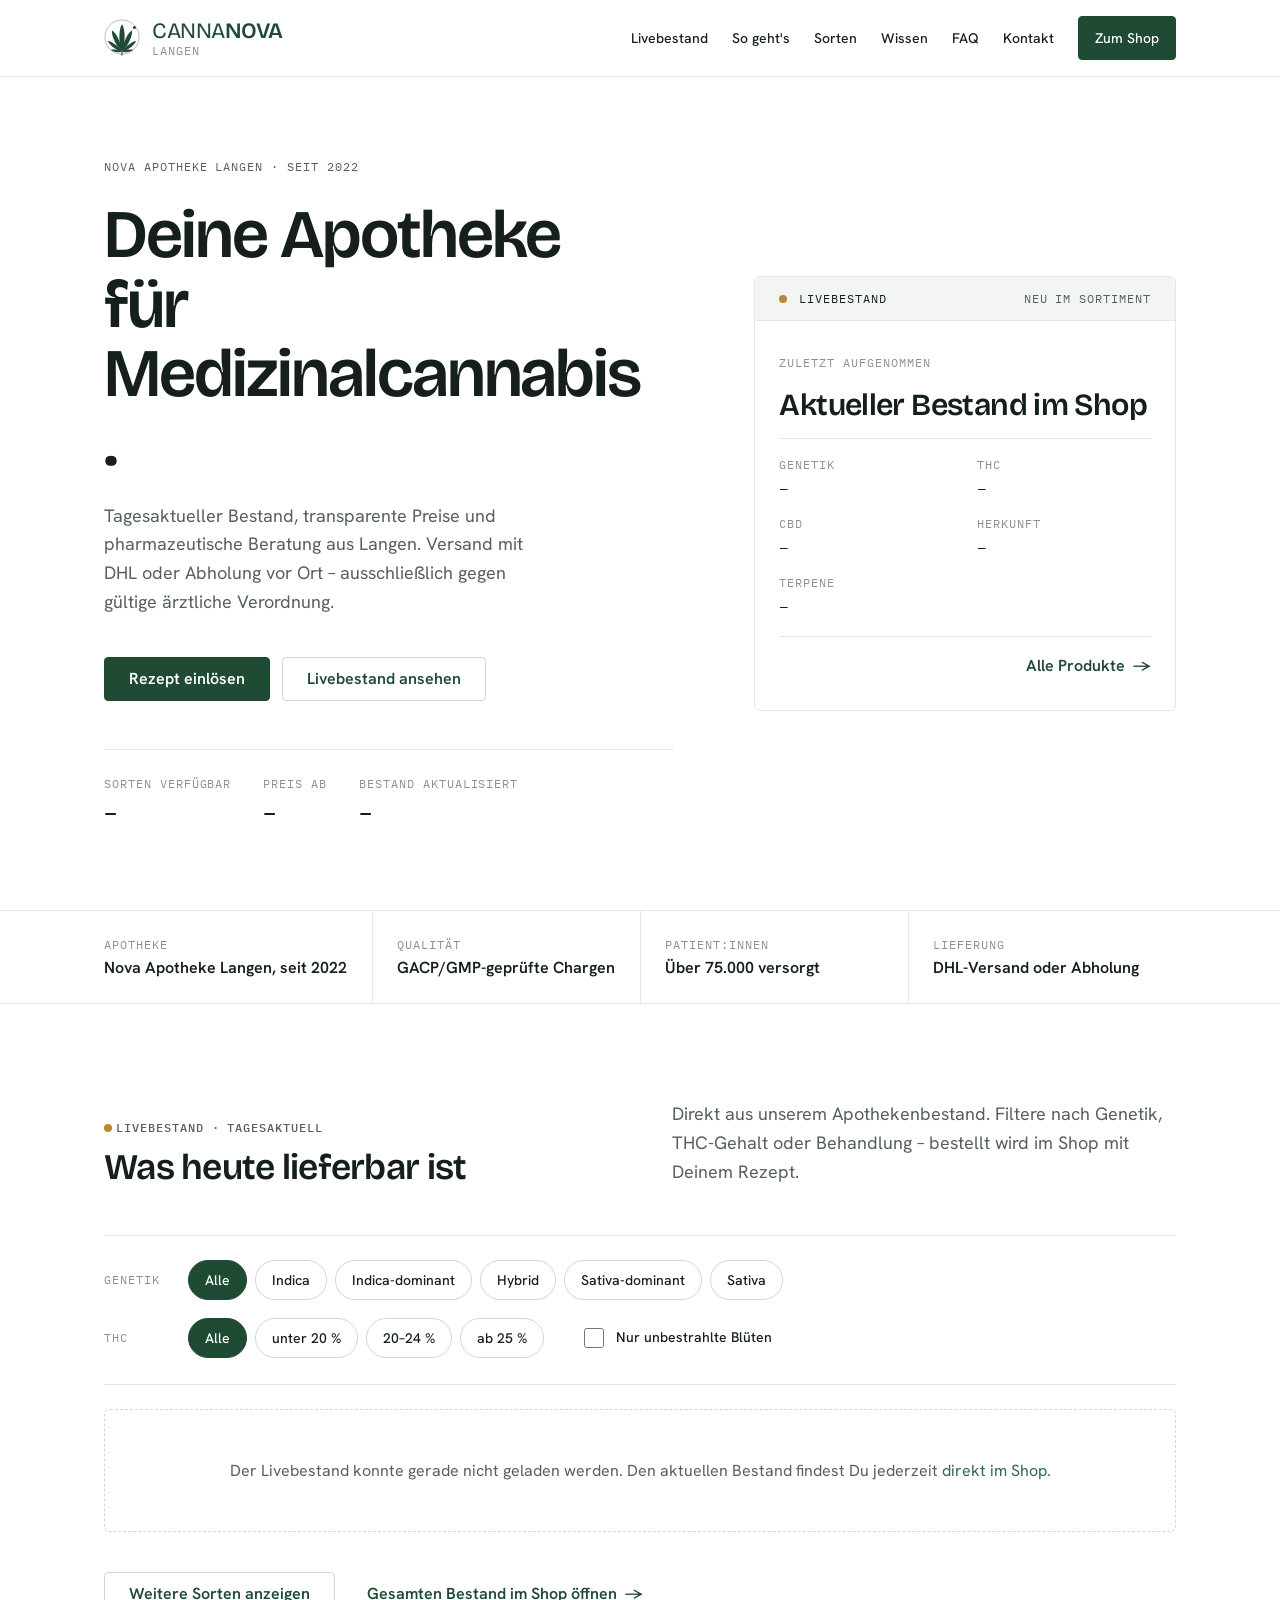
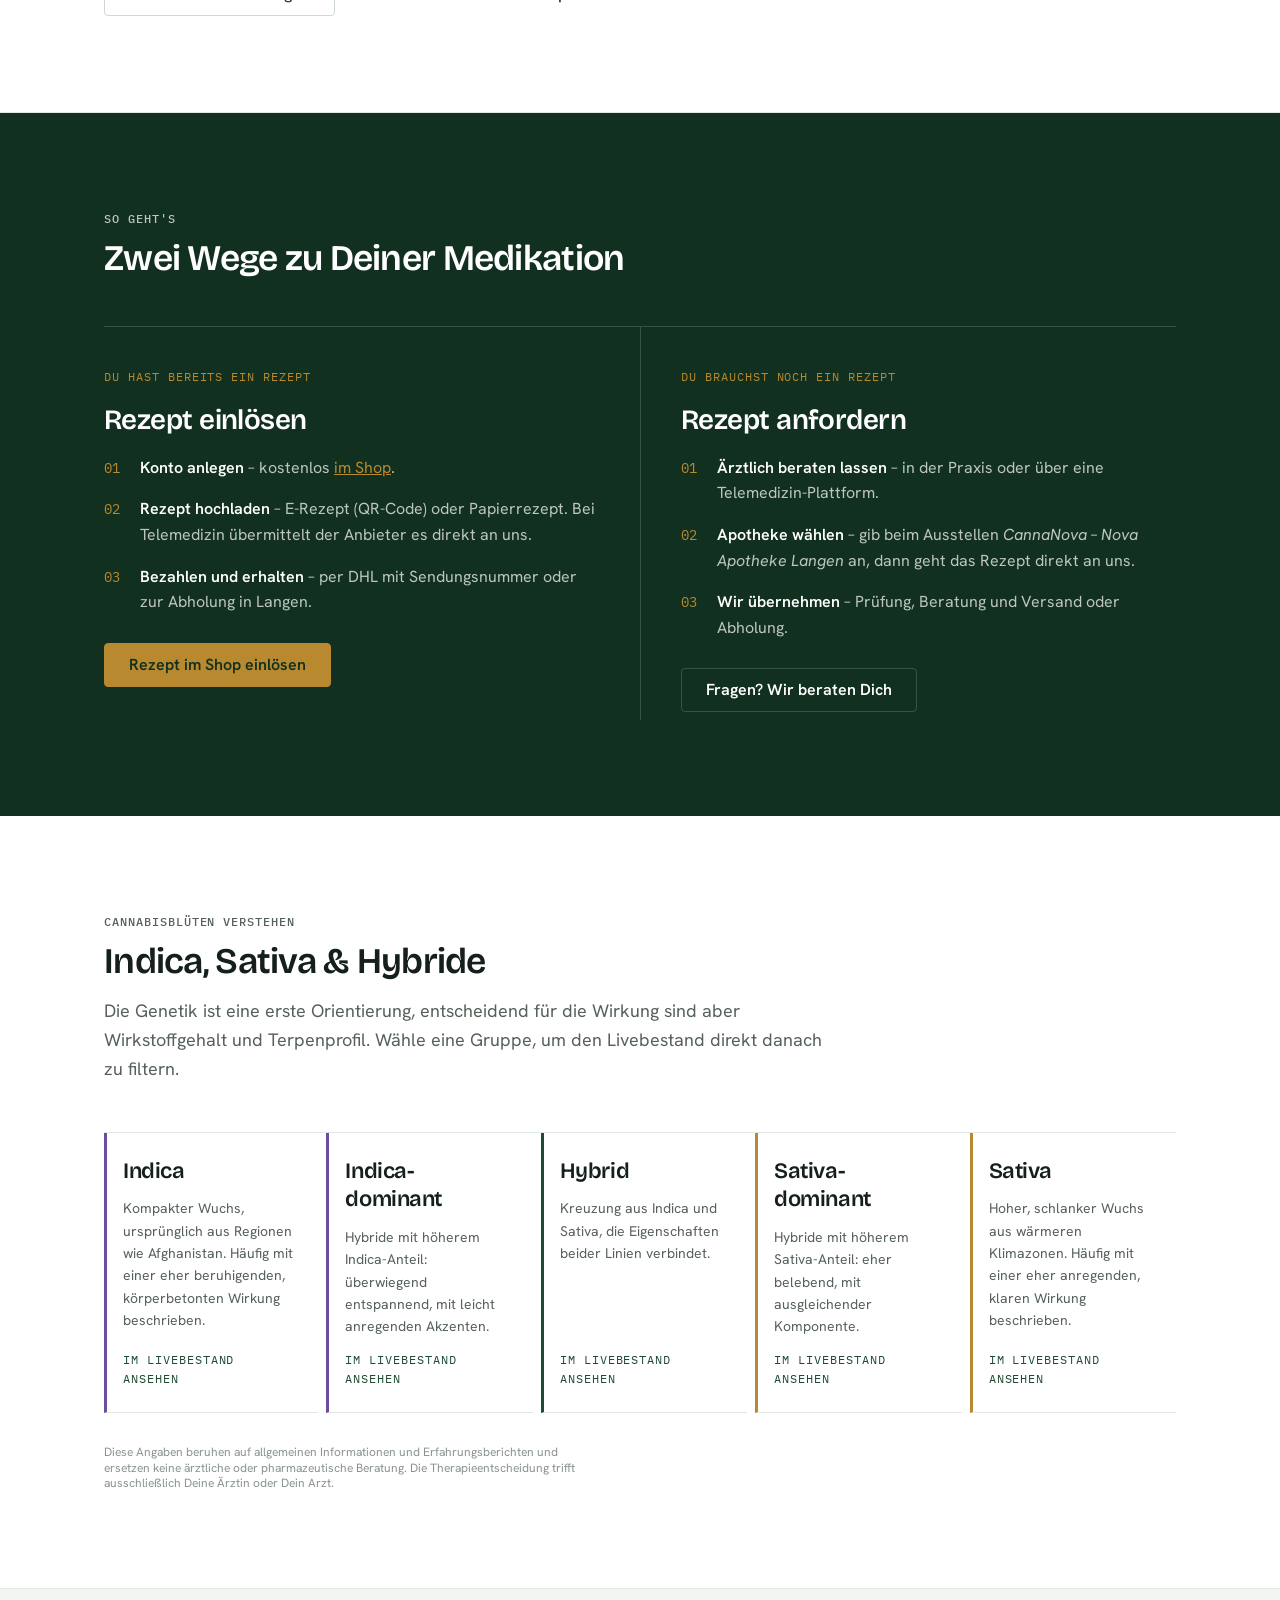
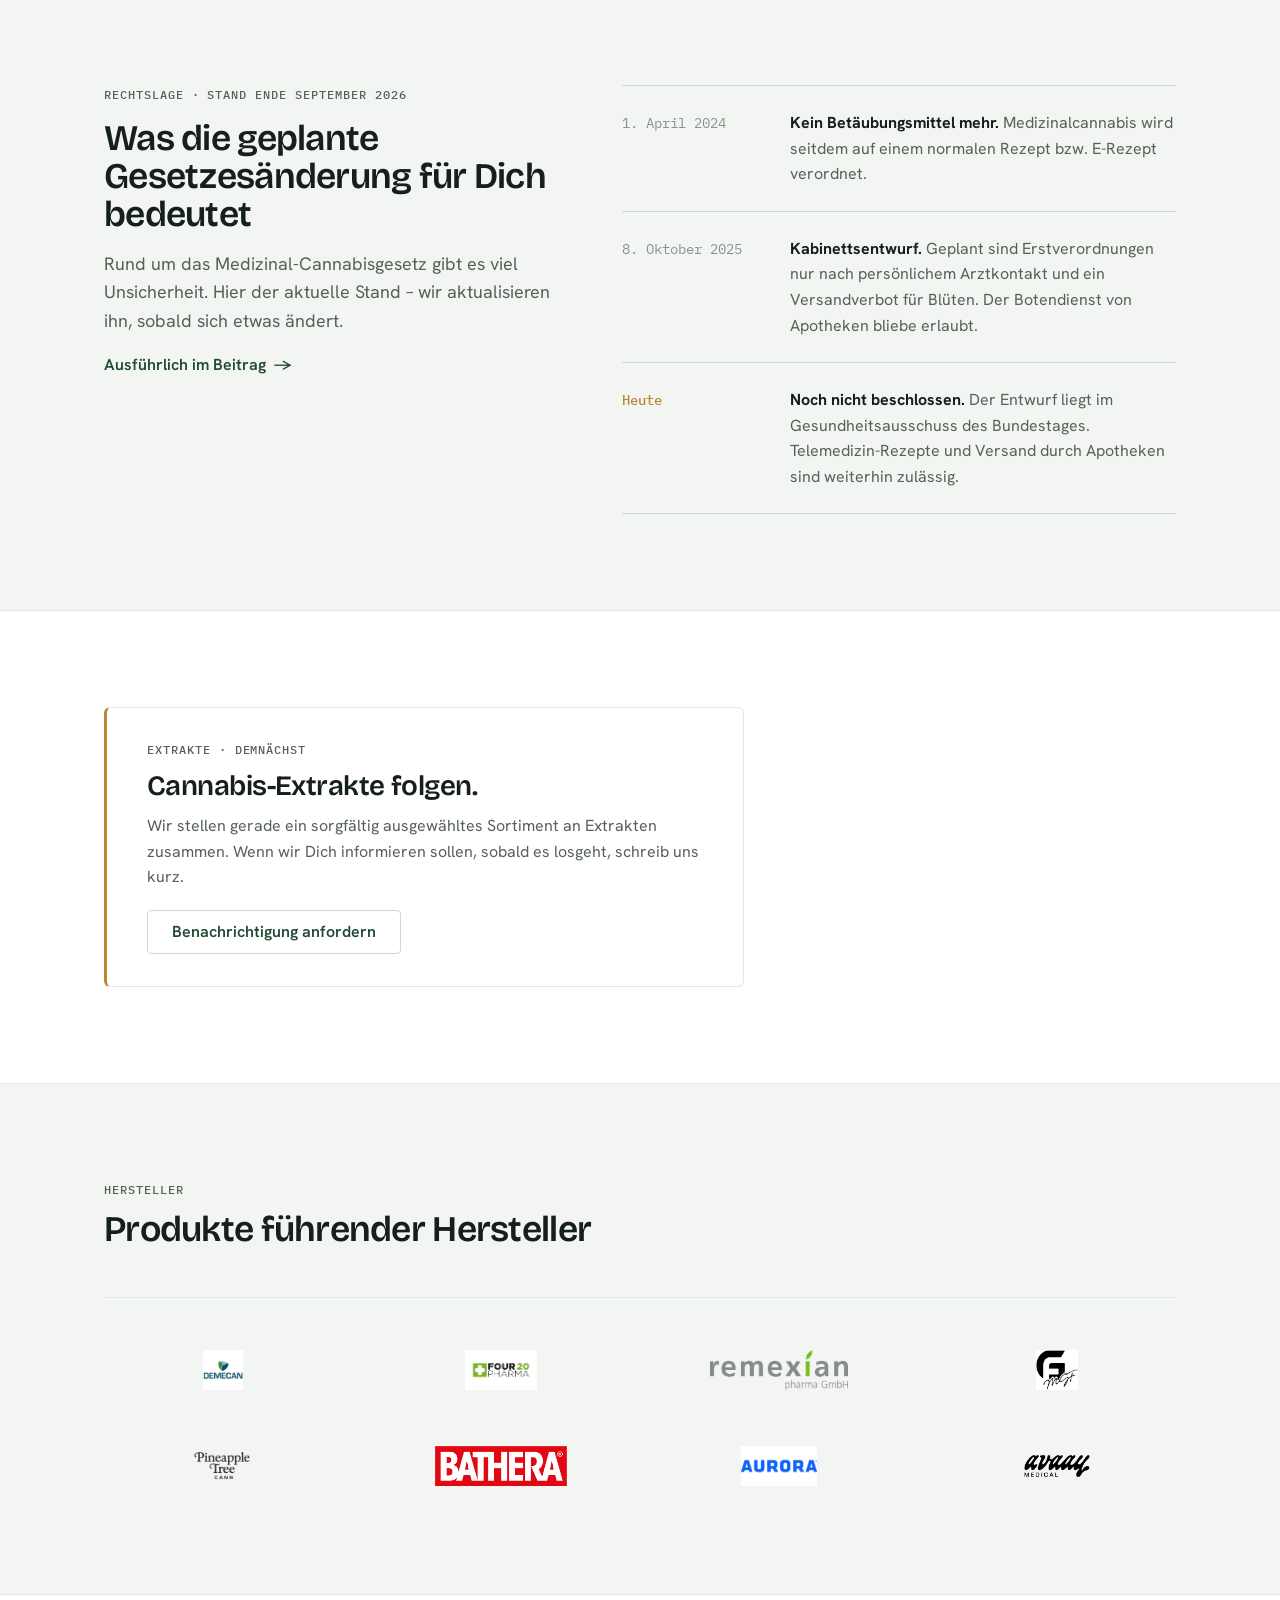
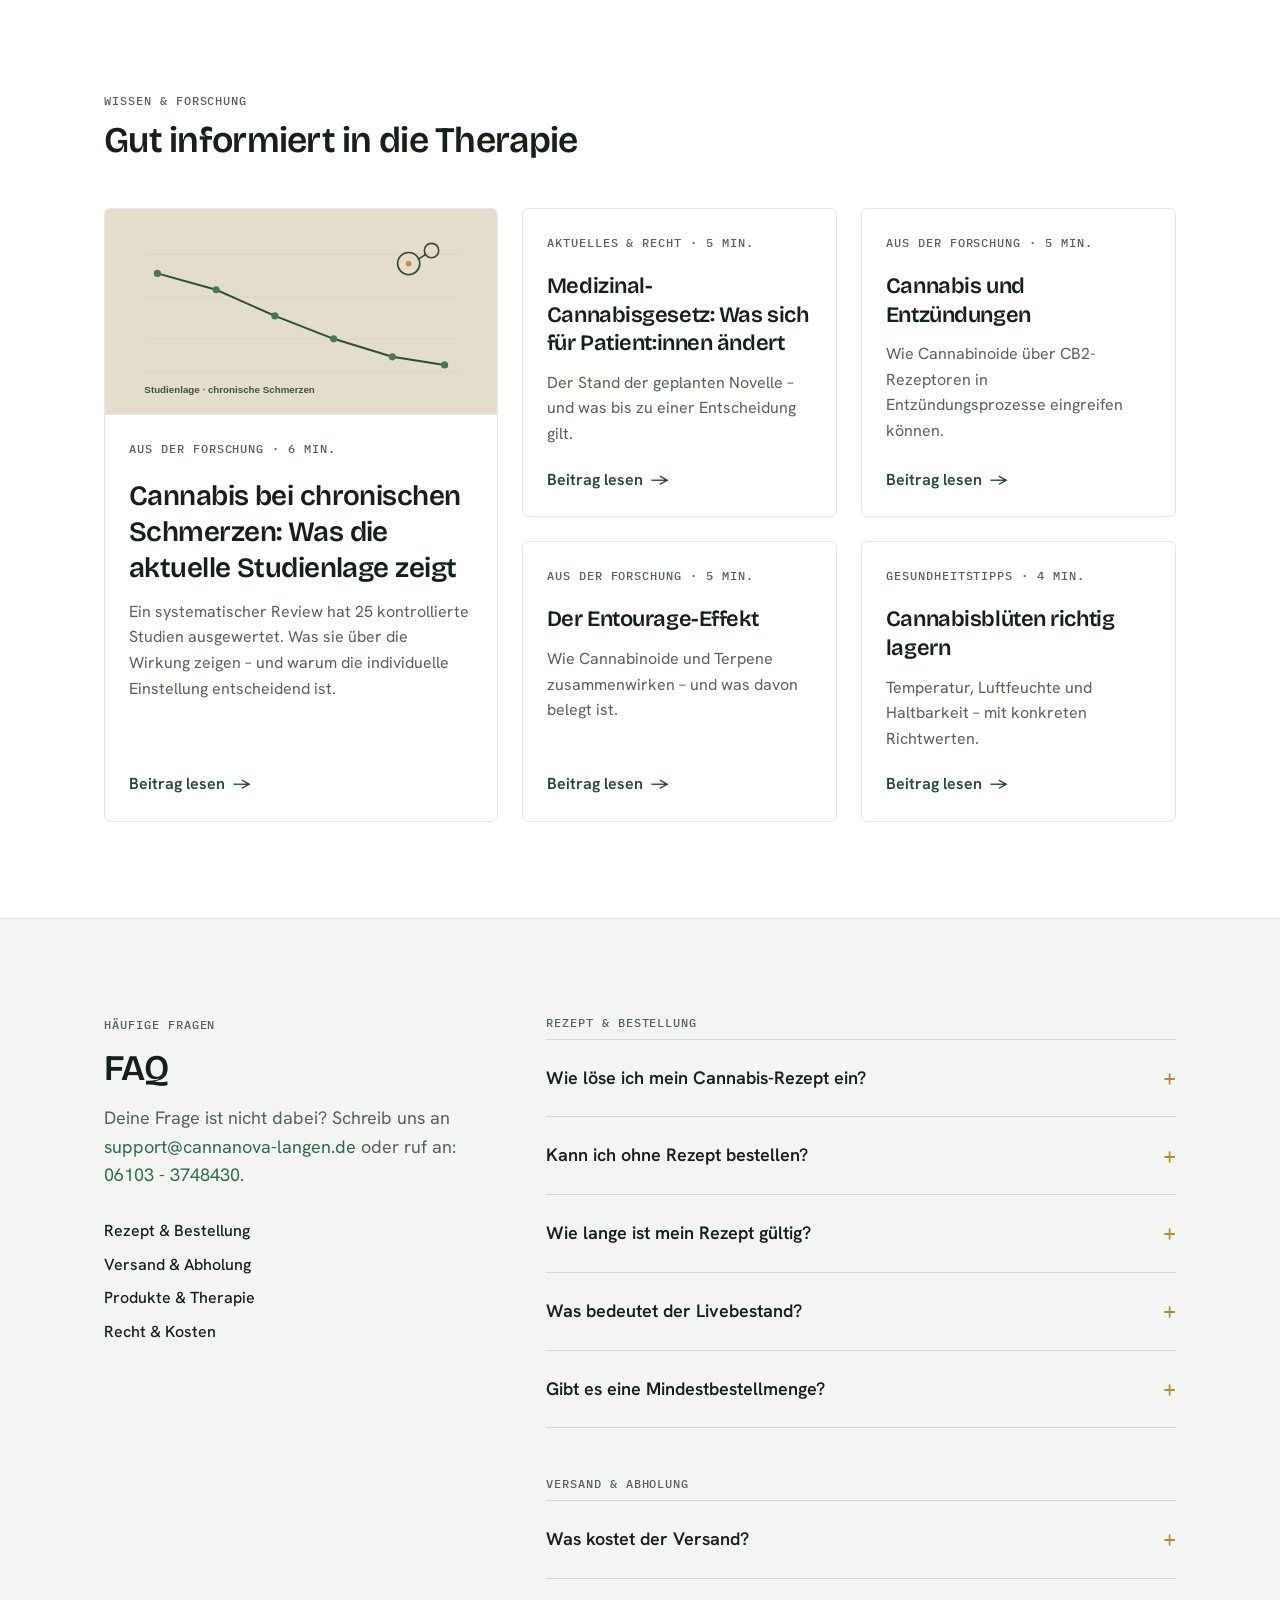
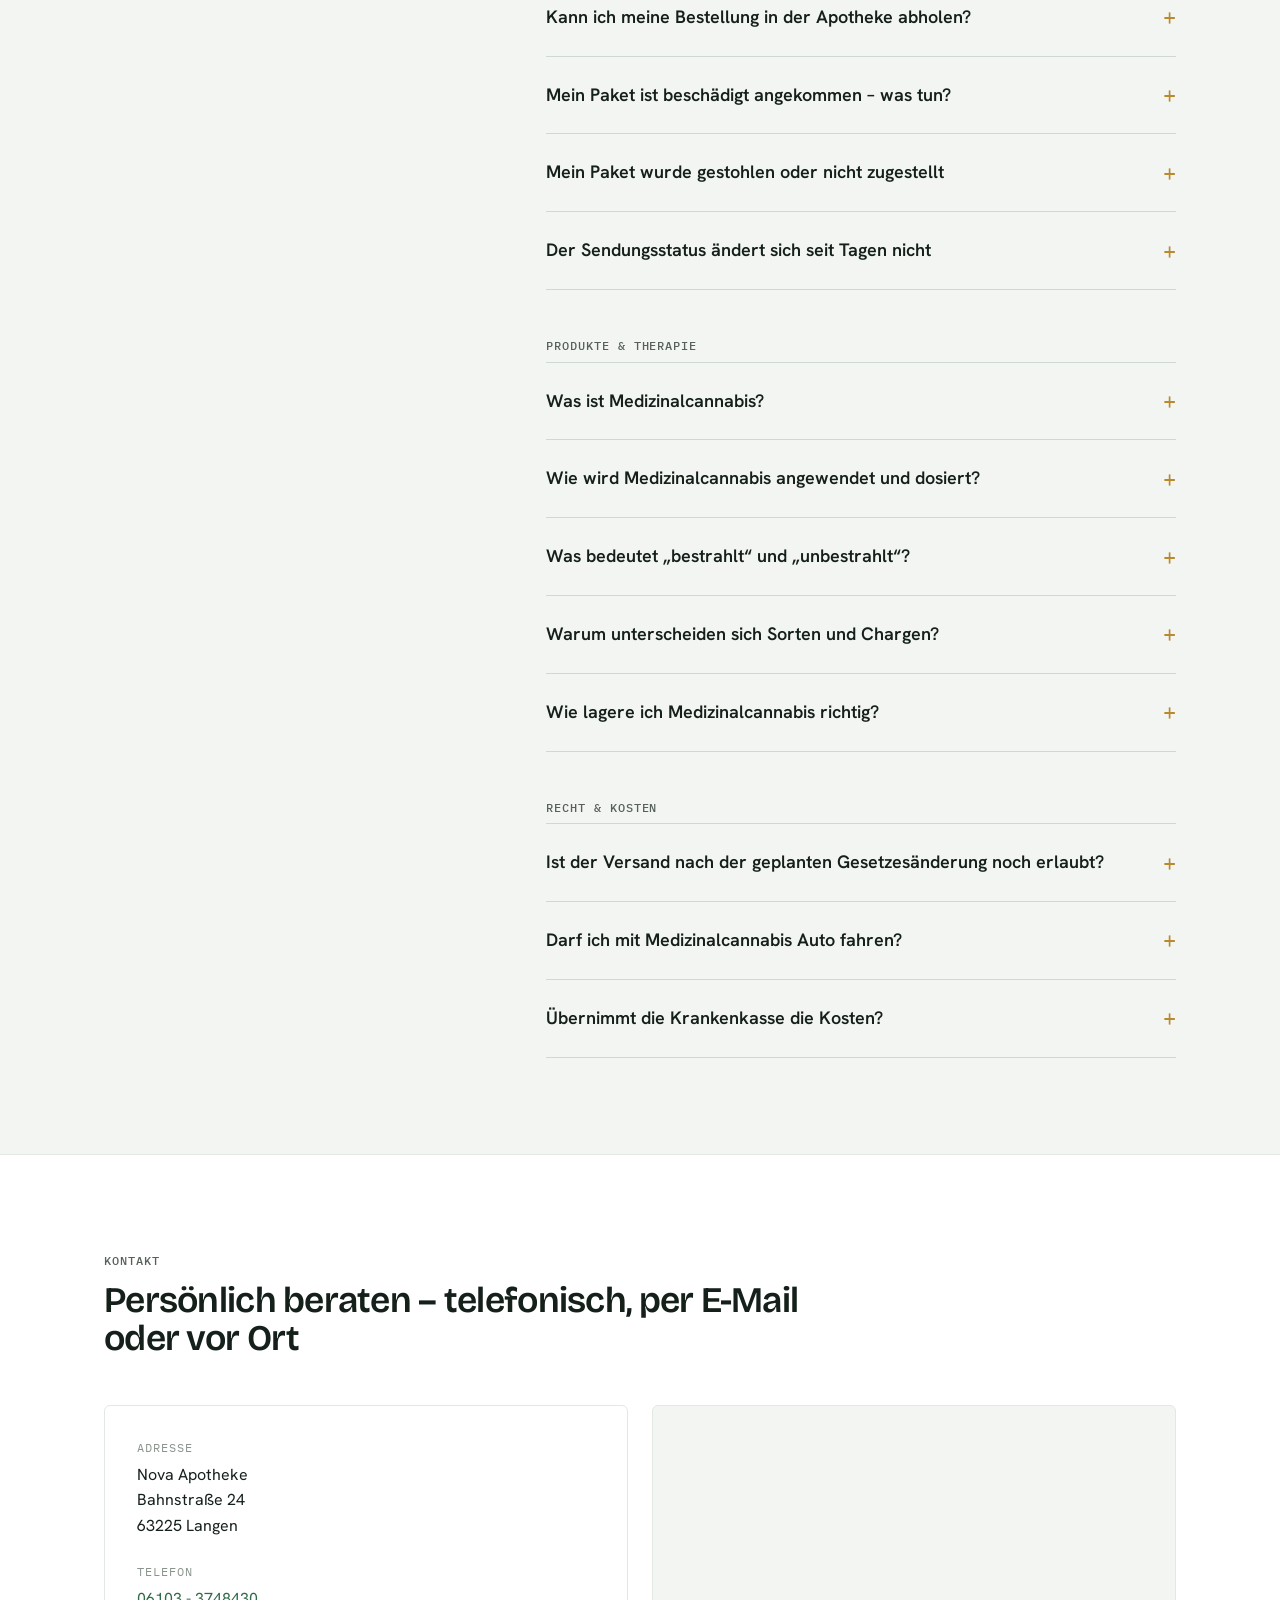
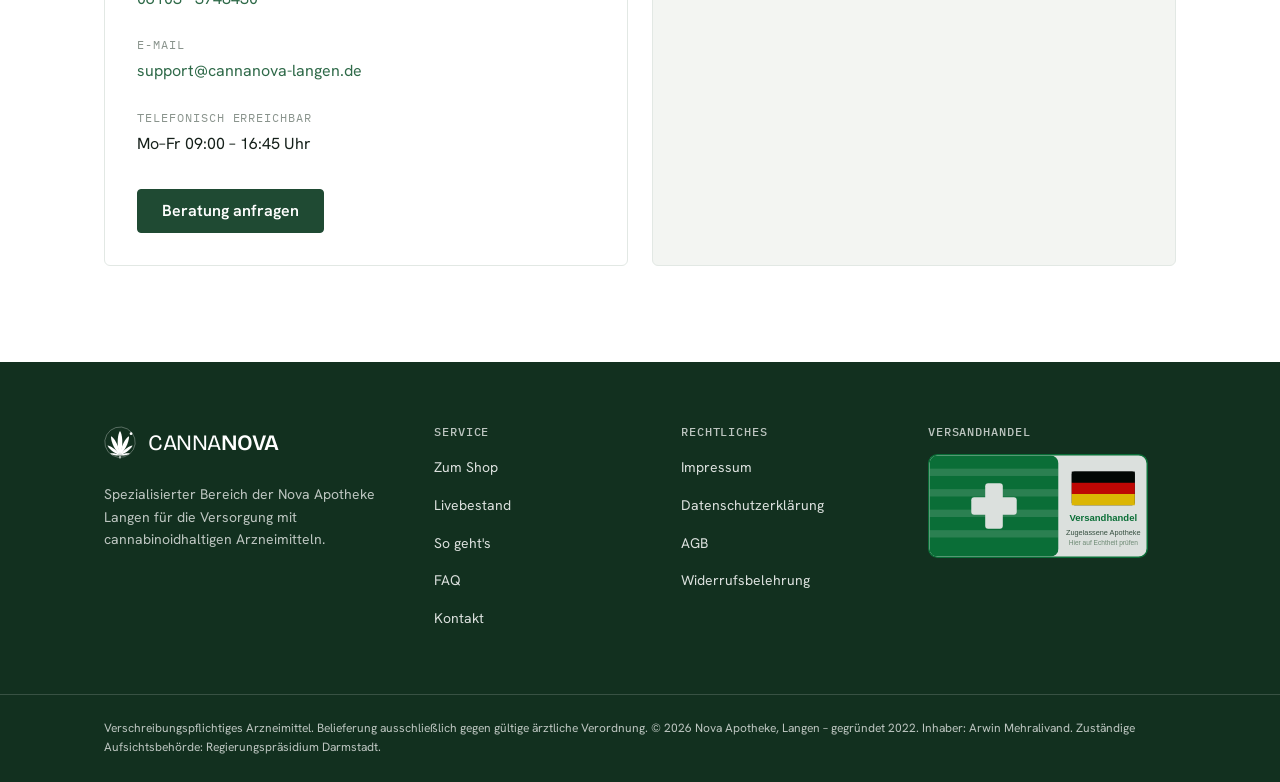
==== commit f8925d7b: "Overhaul: up-to-date content, filterable Livebestand, SEO fixes Based on a review of leading German " ====
--- a/index.html
+++ b/index.html
@@ -5,25 +5,32 @@
   <meta name="viewport" content="width=device-width, initial-scale=1, viewport-fit=cover">
 
   <!-- Primary SEO -->
-  <title>CannaNova – Apotheke für Medizinalcannabis | Nova Apotheke Langen</title>
-  <meta name="description" content="CannaNova: geprüfte Medizinalcannabis-Versorgung der Nova Apotheke Langen. Tagesaktueller Livebestand, faire Preise, DHL-Versand gegen gültige ärztliche Verordnung.">
+  <title>CannaNova – Medizinalcannabis-Apotheke | Nova Apotheke Langen</title>
+  <meta name="description" content="Medizinalcannabis aus der Nova Apotheke Langen: tagesaktueller Livebestand mit über 40 Sorten, transparente Preise, DHL-Versand oder Abholung. Jetzt Rezept einlösen.">
   <meta name="robots" content="index,follow">
-  <link rel="canonical" href="https://www.cannanova.de/">
+  <link rel="canonical" href="https://cannanova-langen.de/">
+  <meta name="theme-color" content="#1f4a33">
+
+  <!-- Icons -->
+  <link rel="icon" href="assets/favicon.svg" type="image/svg+xml">
+  <link rel="apple-touch-icon" href="assets/apple-touch-icon.png">
 
   <!-- Open Graph -->
   <meta property="og:type" content="website">
-  <meta property="og:title" content="CannaNova – Apotheke für Medizinalcannabis">
-  <meta property="og:description" content="Geprüfte Qualität, faire Preise und persönliche pharmazeutische Beratung. Versand mit DHL gegen gültige ärztliche Verordnung.">
-  <meta property="og:url" content="https://www.cannanova.de/">
-  <meta property="og:image" content="https://www.cannanova.de/assets/og-image.png">
+  <meta property="og:title" content="CannaNova – Medizinalcannabis-Apotheke in Langen">
+  <meta property="og:description" content="Tagesaktueller Livebestand, transparente Preise und pharmazeutische Beratung. Versand mit DHL oder Abholung in Langen – gegen gültige ärztliche Verordnung.">
+  <meta property="og:url" content="https://cannanova-langen.de/">
+  <meta property="og:image" content="https://cannanova-langen.de/assets/og-image.png">
+  <meta property="og:image:width" content="1200">
+  <meta property="og:image:height" content="630">
   <meta property="og:locale" content="de_DE">
   <meta property="og:site_name" content="CannaNova">
 
   <!-- Twitter -->
   <meta name="twitter:card" content="summary_large_image">
-  <meta name="twitter:title" content="CannaNova – Apotheke für Medizinalcannabis">
-  <meta name="twitter:description" content="Geprüfte Qualität, faire Preise und persönliche pharmazeutische Beratung. DHL-Versand gegen gültige ärztliche Verordnung.">
-  <meta name="twitter:image" content="https://www.cannanova.de/assets/og-image.png">
+  <meta name="twitter:title" content="CannaNova – Medizinalcannabis-Apotheke in Langen">
+  <meta name="twitter:description" content="Tagesaktueller Livebestand, transparente Preise und pharmazeutische Beratung – gegen gültige ärztliche Verordnung.">
+  <meta name="twitter:image" content="https://cannanova-langen.de/assets/og-image.png">
 
   <!-- Fonts -->
   <link rel="preconnect" href="https://fonts.googleapis.com">
@@ -35,54 +42,225 @@
   <link rel="stylesheet" href="css/components.css">
   <link rel="stylesheet" href="css/page-home.css">
 
-  <!-- Structured data -->
+  <!-- Preconnect to the shop API used by the Livebestand -->
+  <link rel="preconnect" href="https://shop.cannanova-langen.de" crossorigin>
+
+  <!-- Structured data (FAQPage is appended below the FAQ section) -->
   <script type="application/ld+json">
   {
     "@context": "https://schema.org",
     "@graph": [
       {
-        "@type": "Organization",
-        "@id": "https://www.cannanova.de/#organization",
-        "name": "CannaNova",
-        "description": "Spezialisierter Bereich der Nova Apotheke Langen für die Versorgung mit cannabinoidhaltigen Arzneimitteln.",
-        "url": "https://www.cannanova.de/",
-        "parentOrganization": { "@type": "Pharmacy", "name": "Nova Apotheke Langen" }
+        "@type": "Pharmacy",
+        "@id": "https://cannanova-langen.de/#pharmacy",
+        "name": "CannaNova – Nova Apotheke Langen",
+        "description": "Spezialisierter Bereich der Nova Apotheke Langen für die Versorgung mit Medizinalcannabis.",
+        "url": "https://cannanova-langen.de/",
+        "image": "https://cannanova-langen.de/assets/og-image.png",
+        "logo": "https://cannanova-langen.de/assets/cannanova-logo.png",
+        "telephone": "+49 6103 3748430",
+        "email": "support@cannanova-langen.de",
+        "foundingDate": "2022",
+        "address": {
+          "@type": "PostalAddress",
+          "streetAddress": "Bahnstraße 24",
+          "postalCode": "63225",
+          "addressLocality": "Langen",
+          "addressCountry": "DE"
+        },
+        "geo": { "@type": "GeoCoordinates", "latitude": 49.9893473, "longitude": 8.6719391 }
       },
       {
         "@type": "WebSite",
-        "@id": "https://www.cannanova.de/#website",
-        "url": "https://www.cannanova.de/",
+        "@id": "https://cannanova-langen.de/#website",
+        "url": "https://cannanova-langen.de/",
         "name": "CannaNova",
         "inLanguage": "de-DE",
-        "publisher": { "@id": "https://www.cannanova.de/#organization" }
+        "publisher": { "@id": "https://cannanova-langen.de/#pharmacy" }
       }
     ]
   }
   </script>
+  <script type="application/ld+json">
+{
+  "@context": "https://schema.org",
+  "@type": "FAQPage",
+  "mainEntity": [
+    {
+      "@type": "Question",
+      "name": "Wie löse ich mein Cannabis-Rezept ein?",
+      "acceptedAnswer": {
+        "@type": "Answer",
+        "text": "Lege im Shop ein kostenloses Konto an und lade Dein E-Rezept (QR-Code) oder Papierrezept hoch. Bei Telemedizin übermittelt Dein Anbieter das Rezept direkt an uns, wenn Du dort CannaNova – Nova Apotheke Langen als Apotheke auswählst."
+      }
+    },
+    {
+      "@type": "Question",
+      "name": "Kann ich ohne Rezept bestellen?",
+      "acceptedAnswer": {
+        "@type": "Answer",
+        "text": "Nein. Medizinalcannabis ist verschreibungspflichtig. Eine Belieferung erfolgt ausschließlich gegen eine gültige ärztliche Verordnung."
+      }
+    },
+    {
+      "@type": "Question",
+      "name": "Wie lange ist mein Rezept gültig?",
+      "acceptedAnswer": {
+        "@type": "Answer",
+        "text": "Seit Medizinalcannabis kein Betäubungsmittel mehr ist, gelten die üblichen Fristen: Kassenrezepte sind in der Regel 28 Tage, Privatrezepte drei Monate ab Ausstellung einlösbar. Reiche Dein Rezept am besten zeitnah ein."
+      }
+    },
+    {
+      "@type": "Question",
+      "name": "Was bedeutet der Livebestand?",
+      "acceptedAnswer": {
+        "@type": "Answer",
+        "text": "Der Livebestand zeigt tagesaktuell, welche Sorten bei uns lieferbar sind – mit Wirkstoffgehalt, Terpenen und Preis. So siehst Du vor dem Einlösen, ob Deine Medikation verfügbar ist."
+      }
+    },
+    {
+      "@type": "Question",
+      "name": "Gibt es eine Mindestbestellmenge?",
+      "acceptedAnswer": {
+        "@type": "Answer",
+        "text": "Ja. Die Mindestbestellmenge beträgt 5 Gramm pro Sorte. Darüber hinaus richtet sich die Abgabemenge nach Deiner ärztlichen Verordnung."
+      }
+    },
+    {
+      "@type": "Question",
+      "name": "Was kostet der Versand?",
+      "acceptedAnswer": {
+        "@type": "Answer",
+        "text": "Die Versandkosten hängen von der Versandart ab: DHL Standard und DHL Express werden zu unterschiedlichen Konditionen angeboten. Die genaue Pauschale siehst Du vor Abschluss Deiner Bestellung im Shop."
+      }
+    },
+    {
+      "@type": "Question",
+      "name": "Kann ich meine Bestellung in der Apotheke abholen?",
+      "acceptedAnswer": {
+        "@type": "Answer",
+        "text": "Ja. Wähle im Shop die Abholung, dann holst Du Deine Bestellung in der Nova Apotheke, Bahnstraße 24, 63225 Langen ab."
+      }
+    },
+    {
+      "@type": "Question",
+      "name": "Mein Paket ist beschädigt angekommen – was tun?",
+      "acceptedAnswer": {
+        "@type": "Answer",
+        "text": "Dokumentiere den Schaden sofort mit Fotos und melde ihn zuerst DHL (Schadensmeldung). Lässt sich das darüber nicht klären, schreib uns an support@cannanova-langen.de und füge die Fotos sowie die unterschriebene „Empfängererklärung“ bei."
+      }
+    },
+    {
+      "@type": "Question",
+      "name": "Mein Paket wurde gestohlen oder nicht zugestellt",
+      "acceptedAnswer": {
+        "@type": "Answer",
+        "text": "Prüfe die Sendungsverfolgung und frage bei Nachbar:innen, in der Filiale oder an der Packstation nach. Melde den Verlust bei DHL. Bleibt die Sendung verschwunden, schreib uns an support@cannanova-langen.de und lege die unterschriebene „Empfängererklärung“ bei."
+      }
+    },
+    {
+      "@type": "Question",
+      "name": "Der Sendungsstatus ändert sich seit Tagen nicht",
+      "acceptedAnswer": {
+        "@type": "Answer",
+        "text": "Wende Dich zuerst mit Deiner Sendungsnummer an den DHL-Kundenservice. Hilft das nicht weiter, schreib uns an support@cannanova-langen.de – mit Sendungsnummer und der unterschriebenen „Empfängererklärung“."
+      }
+    },
+    {
+      "@type": "Question",
+      "name": "Was ist Medizinalcannabis?",
+      "acceptedAnswer": {
+        "@type": "Answer",
+        "text": "Cannabinoidhaltige Arzneimittel – etwa getrocknete Blüten oder Extrakte –, die in pharmazeutischer Qualität hergestellt und geprüft werden. Sie enthalten Wirkstoffe wie THC und CBD und werden nur gegen ärztliche Verordnung abgegeben."
+      }
+    },
+    {
+      "@type": "Question",
+      "name": "Wie wird Medizinalcannabis angewendet und dosiert?",
+      "acceptedAnswer": {
+        "@type": "Answer",
+        "text": "Anwendung und Dosierung legt Deine behandelnde Ärztin oder Dein behandelnder Arzt individuell fest. Blüten werden meist mit einem Verdampfer inhaliert, Extrakte eingenommen. Halte Dich an die ärztliche Anweisung; dieser Text ersetzt keine ärztliche Beratung."
+      }
+    },
+    {
+      "@type": "Question",
+      "name": "Was bedeutet „bestrahlt“ und „unbestrahlt“?",
+      "acceptedAnswer": {
+        "@type": "Answer",
+        "text": "Manche Blüten werden nach der Ernte bestrahlt, um die mikrobielle Belastung zu senken. Bestrahlte und unbestrahlte Blüten erfüllen beide die pharmazeutischen Anforderungen. Manche Patient:innen bevorzugen unbestrahlte Ware – im Livebestand kannst Du danach filtern."
+      }
+    },
+    {
+      "@type": "Question",
+      "name": "Warum unterscheiden sich Sorten und Chargen?",
+      "acceptedAnswer": {
+        "@type": "Answer",
+        "text": "Cannabis ist ein Naturprodukt. Wirkstoffgehalt, Terpenprofil, Aussehen und Aroma schwanken je nach Sorte, Anbau, Ernte und Charge – bei gleichbleibenden Qualitätsstandards (GACP/GMP). Jede Charge wird geprüft."
+      }
+    },
+    {
+      "@type": "Question",
+      "name": "Wie lagere ich Medizinalcannabis richtig?",
+      "acceptedAnswer": {
+        "@type": "Answer",
+        "text": "Kühl (etwa 15–20 °C), dunkel und luftdicht, am besten in einem verschlossenen Glas – und außerhalb der Reichweite von Kindern. Mehr im Beitrag zur Lagerung."
+      }
+    },
+    {
+      "@type": "Question",
+      "name": "Ist der Versand nach der geplanten Gesetzesänderung noch erlaubt?",
+      "acceptedAnswer": {
+        "@type": "Answer",
+        "text": "Ja, Stand Ende September 2026. Der Entwurf zur Änderung des Medizinal-Cannabisgesetzes ist noch nicht beschlossen. Bis dahin bleiben Telemedizin-Rezepte und der Versand durch Apotheken zulässig. Abholung und Botendienst wären auch nach dem Entwurf weiter möglich."
+      }
+    },
+    {
+      "@type": "Question",
+      "name": "Darf ich mit Medizinalcannabis Auto fahren?",
+      "acceptedAnswer": {
+        "@type": "Answer",
+        "text": "Wer ein ärztlich verordnetes Cannabis-Arzneimittel bestimmungsgemäß einnimmt, ist vom THC-Grenzwert ausgenommen – aber nur, wenn die Fahrtüchtigkeit nicht beeinträchtigt ist. Sprich das mit Deiner Ärztin oder Deinem Arzt ab und führe einen Nachweis der Verordnung mit."
+      }
+    },
+    {
+      "@type": "Question",
+      "name": "Übernimmt die Krankenkasse die Kosten?",
+      "acceptedAnswer": {
+        "@type": "Answer",
+        "text": "Das entscheidet Deine Krankenkasse im Einzelfall, meist nach vorherigem Antrag. Sprich dazu mit Deiner Ärztin oder Deinem Arzt."
+      }
+    }
+  ]
+}
+  </script>
 </head>
 
 <body>
+  <!-- Brand mark, defined once and reused via <use>. -->
+  <svg width="0" height="0" style="position:absolute" aria-hidden="true" focusable="false">
+    <symbol id="cn-mark" viewBox="0 0 200 210"><ellipse cx="100" cy="100" rx="95" ry="95" fill="none" stroke="currentColor" stroke-width="4" opacity="0.42" transform="rotate(-16 100 100)"/><circle cx="169" cy="47" r="8.5" fill="currentColor"/><path d="M0,0 C -25.08,-63.84 -12.54,-139.84 0,-152 C 12.54,-139.84 25.08,-63.84 0,0 Z" transform="translate(100,182)" fill="currentColor"/><path d="M0,0 C -21.57,-54.9 -10.78,-120.26 0,-130.72 C 10.78,-120.26 21.57,-54.9 0,0 Z" transform="translate(100,182) rotate(25)" fill="currentColor"/><path d="M0,0 C -21.57,-54.9 -10.78,-120.26 0,-130.72 C 10.78,-120.26 21.57,-54.9 0,0 Z" transform="translate(100,182) rotate(-25)" fill="currentColor"/><path d="M0,0 C -16.30,-41.5 -8.15,-90.9 0,-98.8 C 8.15,-90.9 16.30,-41.5 0,0 Z" transform="translate(100,182) rotate(52)" fill="currentColor"/><path d="M0,0 C -16.30,-41.5 -8.15,-90.9 0,-98.8 C 8.15,-90.9 16.30,-41.5 0,0 Z" transform="translate(100,182) rotate(-52)" fill="currentColor"/><path d="M0,0 C -10.28,-26.17 -5.14,-57.33 0,-62.32 C 5.14,-57.33 10.28,-26.17 0,0 Z" transform="translate(100,182) rotate(80)" fill="currentColor"/><path d="M0,0 C -10.28,-26.17 -5.14,-57.33 0,-62.32 C 5.14,-57.33 10.28,-26.17 0,0 Z" transform="translate(100,182) rotate(-80)" fill="currentColor"/><rect x="96.5" y="182" width="7" height="20" rx="3.5" fill="currentColor"/></symbol>
+  </svg>
+
+  <a class="skip-link" href="#main">Zum Inhalt springen</a>
+
   <!-- ===================== HEADER ===================== -->
   <header class="site-header">
     <div class="container site-header__inner">
       <a class="brand" href="/" aria-label="CannaNova – Startseite">
-        <span class="brand__mark" aria-hidden="true">
-          <svg viewBox="0 0 200 210" xmlns="http://www.w3.org/2000/svg"><ellipse cx="100" cy="100" rx="95" ry="95" fill="none" stroke="currentColor" stroke-width="4" opacity="0.42" transform="rotate(-16 100 100)"/><circle cx="169" cy="47" r="8.5" fill="currentColor"/><path d="M0,0 C -25.08,-63.84 -12.54,-139.84 0,-152 C 12.54,-139.84 25.08,-63.84 0,0 Z" transform="translate(100,182) rotate(0)" fill="currentColor"/><path d="M0,0 C -21.57,-54.9 -10.78,-120.26 0,-130.72 C 10.78,-120.26 21.57,-54.9 0,0 Z" transform="translate(100,182) rotate(25)" fill="currentColor"/><path d="M0,0 C -21.57,-54.9 -10.78,-120.26 0,-130.72 C 10.78,-120.26 21.57,-54.9 0,0 Z" transform="translate(100,182) rotate(-25)" fill="currentColor"/><path d="M0,0 C -16.30,-41.5 -8.15,-90.9 0,-98.8 C 8.15,-90.9 16.30,-41.5 0,0 Z" transform="translate(100,182) rotate(52)" fill="currentColor"/><path d="M0,0 C -16.30,-41.5 -8.15,-90.9 0,-98.8 C 8.15,-90.9 16.30,-41.5 0,0 Z" transform="translate(100,182) rotate(-52)" fill="currentColor"/><path d="M0,0 C -10.28,-26.17 -5.14,-57.33 0,-62.32 C 5.14,-57.33 10.28,-26.17 0,0 Z" transform="translate(100,182) rotate(80)" fill="currentColor"/><path d="M0,0 C -10.28,-26.17 -5.14,-57.33 0,-62.32 C 5.14,-57.33 10.28,-26.17 0,0 Z" transform="translate(100,182) rotate(-80)" fill="currentColor"/><rect x="96.5" y="182" width="7" height="20" rx="3.5" fill="currentColor"/></svg>
-        </span>
+        <span class="brand__mark" aria-hidden="true"><svg><use href="#cn-mark"/></svg></span>
         <span class="brand__lockup">
           <span class="brand__name"><span class="brand__name-canna">CANNA</span>NOVA</span>
           <span class="brand__sub">Langen</span>
         </span>
       </a>
       <nav class="site-nav" id="site-nav" aria-label="Hauptnavigation">
-        <a href="#so-funktioniert">So funktioniert's</a>
         <a href="#livebestand">Livebestand</a>
+        <a href="#so-gehts">So geht's</a>
         <a href="#sorten">Sorten</a>
-        <a href="#extrakte">Extrakte</a>
-        <a href="#partner">Partner</a>
         <a href="#wissen">Wissen</a>
         <a href="#faq">FAQ</a>
         <a href="#kontakt">Kontakt</a>
+        <a class="btn btn--primary site-nav__cta" href="https://shop.cannanova-langen.de" target="_blank" rel="noopener">Zum Shop</a>
       </nav>
       <button type="button" class="nav-toggle" id="nav-toggle" aria-expanded="false" aria-controls="site-nav" aria-label="Menü öffnen">
         <span></span><span></span><span></span>
@@ -90,31 +268,32 @@
     </div>
   </header>
 
-  <main>
+  <main id="main">
     <!-- ===================== HERO ===================== -->
     <section class="section hero" aria-labelledby="hero-title">
       <div class="container hero__grid">
         <div class="hero__copy">
-          <p class="hero__label"><span>Nova Apotheke Langen</span><span aria-hidden="true">·</span><span>Medizinalcannabis</span><span aria-hidden="true">·</span><span>seit 2022</span></p>
+          <p class="hero__label"><span>Nova Apotheke Langen</span><span aria-hidden="true">·</span><span>seit 2022</span></p>
           <h1 id="hero-title">Deine Apotheke für Medizinalcannabis.</h1>
           <p class="lead hero__lead">
-            Geprüfte Qualität, faire Preise und persönliche pharmazeutische Beratung.
-            Versand mit DHL – schnell und zuverlässig direkt zu Dir. Belieferung
+            Tagesaktueller Bestand, transparente Preise und pharmazeutische
+            Beratung aus Langen. Versand mit DHL oder Abholung vor Ort –
             ausschließlich gegen gültige ärztliche Verordnung.
           </p>
           <div class="hero__actions">
-            <a class="btn btn--primary" href="#livebestand">Zum Livebestand</a>
-            <a class="btn btn--secondary" href="#so-funktioniert">So funktioniert's</a>
-          </div>
-          <p class="fine-print">
-            Verschreibungspflichtiges Arzneimittel. Belieferung nur gegen
-            gültige ärztliche Verordnung.
-          </p>
+            <a class="btn btn--primary" href="https://shop.cannanova-langen.de" target="_blank" rel="noopener">Rezept einlösen</a>
+            <a class="btn btn--secondary" href="#livebestand">Livebestand ansehen</a>
+          </div>
+          <dl class="hero__stats" id="hero-stats" aria-live="polite">
+            <div><dt>Sorten verfügbar</dt><dd data-stat="count">–</dd></div>
+            <div><dt>Preis ab</dt><dd data-stat="min">–</dd></div>
+            <div><dt>Bestand aktualisiert</dt><dd data-stat="updated">–</dd></div>
+          </dl>
         </div>
 
         <aside class="spec spec--loading" id="hero-spec" aria-label="Neuestes Produkt im Livebestand" aria-live="polite">
           <div class="spec__head">
-            <span class="spec__live"><span class="live-dot" aria-hidden="true"></span>Livebestand · heute</span>
+            <span class="spec__live"><span class="live-dot" aria-hidden="true"></span>Livebestand</span>
             <span class="spec__id">Neu im Sortiment</span>
           </div>
           <div class="spec__body">
@@ -124,7 +303,8 @@
               <div><dt>Genetik</dt><dd>—</dd></div>
               <div><dt>THC</dt><dd>—</dd></div>
               <div><dt>CBD</dt><dd>—</dd></div>
-              <div><dt>Hersteller</dt><dd>—</dd></div>
+              <div><dt>Herkunft</dt><dd>—</dd></div>
+              <div class="spec__wide"><dt>Terpene</dt><dd>—</dd></div>
             </dl>
             <div class="spec__foot">
               <span class="spec__price">—</span>
@@ -138,63 +318,93 @@
     <!-- ===================== FACTS LEDGER ===================== -->
     <section class="ledger" aria-label="Fakten zur Apotheke">
       <div class="container ledger__row">
-        <div class="ledger__item"><span class="ledger__key">Apotheke</span><strong>Nova Apotheke Langen, geprüft</strong></div>
+        <div class="ledger__item"><span class="ledger__key">Apotheke</span><strong>Nova Apotheke Langen, seit 2022</strong></div>
         <div class="ledger__item"><span class="ledger__key">Qualität</span><strong>GACP/GMP-geprüfte Chargen</strong></div>
         <div class="ledger__item"><span class="ledger__key">Patient:innen</span><strong>Über 75.000 versorgt</strong></div>
-        <div class="ledger__item"><span class="ledger__key">Versand</span><strong>DHL, schnell und diskret</strong></div>
+        <div class="ledger__item"><span class="ledger__key">Lieferung</span><strong>DHL-Versand oder Abholung</strong></div>
       </div>
     </section>
 
     <!-- ===================== LIVE INVENTORY ===================== -->
     <section class="section" id="livebestand" aria-labelledby="inventory-title">
       <div class="container">
-        <div class="section__head">
-          <p class="eyebrow"><span class="live-dot" aria-hidden="true"></span>Livebestand · tagesaktuell</p>
-          <h2 id="inventory-title">Neu im Sortiment</h2>
+        <div class="section__head section__head--split">
+          <div>
+            <p class="eyebrow"><span class="live-dot" aria-hidden="true"></span>Livebestand · tagesaktuell</p>
+            <h2 id="inventory-title">Was heute lieferbar ist</h2>
+          </div>
           <p class="lead">
-            Unsere zuletzt aufgenommenen Produkte – tagesaktuell aus unserem
-            Apothekenbestand. Belieferung ausschließlich gegen gültige ärztliche
-            Verordnung.
+            Direkt aus unserem Apothekenbestand. Filtere nach Genetik,
+            THC-Gehalt oder Behandlung – bestellt wird im Shop mit Deinem Rezept.
           </p>
         </div>
+
+        <div class="filters" id="inventory-filters" aria-label="Livebestand filtern">
+          <div class="filters__group" role="group" aria-label="Genetik">
+            <span class="filters__label">Genetik</span>
+            <div class="chips" data-filter="genetic">
+              <button type="button" class="chip" data-value="all" aria-pressed="true">Alle</button>
+              <button type="button" class="chip" data-value="indica" aria-pressed="false">Indica</button>
+              <button type="button" class="chip" data-value="hybridIndicaDominant" aria-pressed="false">Indica-dominant</button>
+              <button type="button" class="chip" data-value="hybrid" aria-pressed="false">Hybrid</button>
+              <button type="button" class="chip" data-value="hybridSativaDominant" aria-pressed="false">Sativa-dominant</button>
+              <button type="button" class="chip" data-value="sativa" aria-pressed="false">Sativa</button>
+            </div>
+          </div>
+          <div class="filters__group" role="group" aria-label="THC-Gehalt">
+            <span class="filters__label">THC</span>
+            <div class="chips" data-filter="thc">
+              <button type="button" class="chip" data-value="all" aria-pressed="true">Alle</button>
+              <button type="button" class="chip" data-value="low" aria-pressed="false">unter 20 %</button>
+              <button type="button" class="chip" data-value="mid" aria-pressed="false">20–24 %</button>
+              <button type="button" class="chip" data-value="high" aria-pressed="false">ab 25 %</button>
+            </div>
+          </div>
+          <label class="toggle">
+            <input type="checkbox" id="filter-unirradiated">
+            <span>Nur unbestrahlte Blüten</span>
+          </label>
+        </div>
+
+        <p class="inventory__count" id="inventory-count" aria-live="polite"></p>
         <!-- Populated client-side from the pharmacy shop API (js/livebestand.js) -->
-        <div class="grid grid--3 inventory" id="livebestand-grid" aria-live="polite"></div>
+        <div class="grid inventory" id="livebestand-grid"></div>
         <div class="inventory__more">
-          <a class="btn btn--primary" href="https://shop.cannanova-langen.de/products" target="_blank" rel="noopener">Vollständigen Livebestand ansehen</a>
-          <p class="fine-print inventory__more-note">Alle aktuell verfügbaren Sorten und Produkte – tagesaktuell im Shop filterbar.</p>
-        </div>
-      </div>
-    </section>
-
-    <!-- ===================== HOW IT WORKS ===================== -->
-    <section class="section section--dark" id="so-funktioniert" aria-labelledby="how-title">
+          <button type="button" class="btn btn--secondary" id="inventory-more" hidden>Weitere Sorten anzeigen</button>
+          <a class="link-arrow" href="https://shop.cannanova-langen.de/products" target="_blank" rel="noopener">Gesamten Bestand im Shop öffnen</a>
+        </div>
+      </div>
+    </section>
+
+    <!-- ===================== TWO PATHS ===================== -->
+    <section class="section section--dark" id="so-gehts" aria-labelledby="paths-title">
       <div class="container">
         <div class="section__head">
-          <p class="eyebrow">So funktioniert es</p>
-          <h2 id="how-title">In vier Schritten zu Deiner Medikation</h2>
-        </div>
-        <ol class="steps">
-          <li class="steps__item">
-            <span class="steps__index" aria-hidden="true">01</span>
-            <h3 class="steps__title">Konto erstellen</h3>
-            <p class="steps__text">Erstelle Dein Konto <a href="https://shop.cannanova-langen.de" target="_blank" rel="noopener">direkt im Shop</a> in wenigen Schritten – kostenlos und unkompliziert.</p>
-          </li>
-          <li class="steps__item">
-            <span class="steps__index" aria-hidden="true">02</span>
-            <h3 class="steps__title">Rezept anfordern</h3>
-            <p class="steps__text">Lass Dir von Deiner Ärztin oder Deinem Arzt – auch über eine Telemedizin-Plattform – ein Rezept ausstellen. Wähle dort als Apotheke <strong>CannaNova – Nova Apotheke Langen</strong> aus, damit Dein Rezept direkt bei uns eingeht.</p>
-          </li>
-          <li class="steps__item">
-            <span class="steps__index" aria-hidden="true">03</span>
-            <h3 class="steps__title">Rezept einlösen</h3>
-            <p class="steps__text">Lade Dein E-Rezept (QR-Code) oder Papierrezept hoch und schließe Deine Bestellung mit der Zahlung ab. Bei Telemedizin übermittelt Dein Anbieter das Rezept direkt an uns.</p>
-          </li>
-          <li class="steps__item">
-            <span class="steps__index" aria-hidden="true">04</span>
-            <h3 class="steps__title">Versand</h3>
-            <p class="steps__text">Nach Zahlungseingang übergeben wir Deine Bestellung schnellstmöglich an DHL – inkl. Sendungsnummer.</p>
-          </li>
-        </ol>
+          <p class="eyebrow">So geht's</p>
+          <h2 id="paths-title">Zwei Wege zu Deiner Medikation</h2>
+        </div>
+        <div class="paths">
+          <article class="path">
+            <p class="path__kicker">Du hast bereits ein Rezept</p>
+            <h3 class="path__title">Rezept einlösen</h3>
+            <ol class="path__steps">
+              <li><strong>Konto anlegen</strong> – kostenlos <a href="https://shop.cannanova-langen.de" target="_blank" rel="noopener">im Shop</a>.</li>
+              <li><strong>Rezept hochladen</strong> – E-Rezept (QR-Code) oder Papierrezept. Bei Telemedizin übermittelt der Anbieter es direkt an uns.</li>
+              <li><strong>Bezahlen und erhalten</strong> – per DHL mit Sendungsnummer oder zur Abholung in Langen.</li>
+            </ol>
+            <a class="btn btn--signal" href="https://shop.cannanova-langen.de" target="_blank" rel="noopener">Rezept im Shop einlösen</a>
+          </article>
+          <article class="path">
+            <p class="path__kicker">Du brauchst noch ein Rezept</p>
+            <h3 class="path__title">Rezept anfordern</h3>
+            <ol class="path__steps">
+              <li><strong>Ärztlich beraten lassen</strong> – in der Praxis oder über eine Telemedizin-Plattform.</li>
+              <li><strong>Apotheke wählen</strong> – gib beim Ausstellen <em>CannaNova – Nova Apotheke Langen</em> an, dann geht das Rezept direkt an uns.</li>
+              <li><strong>Wir übernehmen</strong> – Prüfung, Beratung und Versand oder Abholung.</li>
+            </ol>
+            <a class="btn btn--ghost-light" href="#kontakt">Fragen? Wir beraten Dich</a>
+          </article>
+        </div>
       </div>
     </section>
 
@@ -205,62 +415,85 @@
           <p class="eyebrow">Cannabisblüten verstehen</p>
           <h2 id="strains-title">Indica, Sativa &amp; Hybride</h2>
           <p class="lead">
-            Jede Sorte hat ihre Besonderheiten. Der sogenannte Entourage-Effekt
-            beschreibt das synergetische Zusammenwirken von Cannabinoiden,
-            Terpenen und Flavonoiden. Klicke eine Sorte an, um den Livebestand
-            danach zu filtern.
+            Die Genetik ist eine erste Orientierung, entscheidend für die Wirkung
+            sind aber Wirkstoffgehalt und Terpenprofil. Wähle eine Gruppe, um den
+            Livebestand direkt danach zu filtern.
           </p>
         </div>
 
-        <div class="grid grid--3 strains">
-          <article class="card card--accent" style="--accent: var(--color-strain-indica);">
-            <h3 class="card__title">Indica</h3>
-            <p class="card__text">Kurz und buschig, ursprünglich aus Regionen wie Afghanistan. Bekannt für eine eher beruhigende, körperbetonte Wirkung – oft zur Entspannung und am Abend.</p>
-            <a class="link-arrow" href="#livebestand">Im Livebestand filtern</a>
-          </article>
-          <article class="card card--accent" style="--accent: var(--color-strain-indica);">
-            <h3 class="card__title">Hybrid · Indica-dominant</h3>
-            <p class="card__text">Hybride mit höherem Indica-Anteil: entspannende Effekte mit leicht anregenden Akzenten.</p>
-            <a class="link-arrow" href="#livebestand">Im Livebestand filtern</a>
-          </article>
-          <article class="card card--accent" style="--accent: var(--color-strain-hybrid);">
-            <h3 class="card__title">Hybrid</h3>
-            <p class="card__text">Kreuzung aus Indica und Sativa. Kombiniert beide Eigenschaften zu einer ausgewogenen Wirkung.</p>
-            <a class="link-arrow" href="#livebestand">Im Livebestand filtern</a>
-          </article>
-          <article class="card card--accent" style="--accent: var(--color-strain-sativa);">
-            <h3 class="card__title">Hybrid · Sativa-dominant</h3>
-            <p class="card__text">Hybride mit höherem Sativa-Anteil: belebender, mit sanfter Balance aus Energie und Entspannung.</p>
-            <a class="link-arrow" href="#livebestand">Im Livebestand filtern</a>
-          </article>
-          <article class="card card--accent" style="--accent: var(--color-strain-sativa);">
-            <h3 class="card__title">Sativa</h3>
-            <p class="card__text">Hoch und schlank, aus wärmeren Klimazonen. Eher zerebrale Wirkung, häufig mit Energie und Klarheit verbunden – oft tagsüber.</p>
-            <a class="link-arrow" href="#livebestand">Im Livebestand filtern</a>
-          </article>
+        <div class="strains">
+          <a class="strain" href="#livebestand" data-set-genetic="indica" style="--accent: var(--color-strain-indica);">
+            <span class="strain__name">Indica</span>
+            <span class="strain__text">Kompakter Wuchs, ursprünglich aus Regionen wie Afghanistan. Häufig mit einer eher beruhigenden, körperbetonten Wirkung beschrieben.</span>
+            <span class="strain__count" data-count-for="indica"></span>
+          </a>
+          <a class="strain" href="#livebestand" data-set-genetic="hybridIndicaDominant" style="--accent: var(--color-strain-indica);">
+            <span class="strain__name">Indica-dominant</span>
+            <span class="strain__text">Hybride mit höherem Indica-Anteil: überwiegend entspannend, mit leicht anregenden Akzenten.</span>
+            <span class="strain__count" data-count-for="hybridIndicaDominant"></span>
+          </a>
+          <a class="strain" href="#livebestand" data-set-genetic="hybrid" style="--accent: var(--color-strain-hybrid);">
+            <span class="strain__name">Hybrid</span>
+            <span class="strain__text">Kreuzung aus Indica und Sativa, die Eigenschaften beider Linien verbindet.</span>
+            <span class="strain__count" data-count-for="hybrid"></span>
+          </a>
+          <a class="strain" href="#livebestand" data-set-genetic="hybridSativaDominant" style="--accent: var(--color-strain-sativa);">
+            <span class="strain__name">Sativa-dominant</span>
+            <span class="strain__text">Hybride mit höherem Sativa-Anteil: eher belebend, mit ausgleichender Komponente.</span>
+            <span class="strain__count" data-count-for="hybridSativaDominant"></span>
+          </a>
+          <a class="strain" href="#livebestand" data-set-genetic="sativa" style="--accent: var(--color-strain-sativa);">
+            <span class="strain__name">Sativa</span>
+            <span class="strain__text">Hoher, schlanker Wuchs aus wärmeren Klimazonen. Häufig mit einer eher anregenden, klaren Wirkung beschrieben.</span>
+            <span class="strain__count" data-count-for="sativa"></span>
+          </a>
         </div>
 
         <p class="fine-print strains__note">
-          Hinweis: Diese Angaben beruhen auf allgemeinen Informationen und
-          Erfahrungsberichten und ersetzen keine ärztliche oder pharmazeutische
-          Beratung. Die Therapieentscheidung trifft ausschließlich Deine Ärztin
-          oder Dein Arzt.
+          Diese Angaben beruhen auf allgemeinen Informationen und Erfahrungsberichten
+          und ersetzen keine ärztliche oder pharmazeutische Beratung. Die
+          Therapieentscheidung trifft ausschließlich Deine Ärztin oder Dein Arzt.
         </p>
       </div>
     </section>
 
-    <!-- ===================== EXTRACTS (coming soon) ===================== -->
+    <!-- ===================== LAW STATUS ===================== -->
+    <section class="section section--alt" id="rechtslage" aria-labelledby="law-title">
+      <div class="container law">
+        <div class="law__intro">
+          <p class="eyebrow">Rechtslage · Stand Ende September 2026</p>
+          <h2 id="law-title">Was die geplante Gesetzesänderung für Dich bedeutet</h2>
+          <p class="lead">
+            Rund um das Medizinal-Cannabisgesetz gibt es viel Unsicherheit. Hier
+            der aktuelle Stand – wir aktualisieren ihn, sobald sich etwas ändert.
+          </p>
+          <a class="link-arrow" href="blog/medizinal-cannabisgesetz-aenderungen-2026.html">Ausführlich im Beitrag</a>
+        </div>
+        <ol class="law__timeline">
+          <li>
+            <span class="law__date">1. April 2024</span>
+            <p><strong>Kein Betäubungsmittel mehr.</strong> Medizinalcannabis wird seitdem auf einem normalen Rezept bzw. E-Rezept verordnet.</p>
+          </li>
+          <li>
+            <span class="law__date">8. Oktober 2025</span>
+            <p><strong>Kabinettsentwurf.</strong> Geplant sind Erstverordnungen nur nach persönlichem Arztkontakt und ein Versandverbot für Blüten. Der Botendienst von Apotheken bliebe erlaubt.</p>
+          </li>
+          <li class="law__now">
+            <span class="law__date">Heute</span>
+            <p><strong>Noch nicht beschlossen.</strong> Der Entwurf liegt im Gesundheitsausschuss des Bundestages. Telemedizin-Rezepte und Versand durch Apotheken sind weiterhin zulässig.</p>
+          </li>
+        </ol>
+      </div>
+    </section>
+
+    <!-- ===================== EXTRACTS ===================== -->
     <section class="section" id="extrakte" aria-labelledby="extracts-title">
       <div class="container">
-        <div class="section__head">
-          <p class="eyebrow">Extrakte</p>
-          <h2 id="extracts-title">Cannabis-Extrakte</h2>
-        </div>
         <div class="notice">
-          <p class="eyebrow">Demnächst</p>
-          <h3 class="notice__title">Cannabis-Extrakte folgen.</h3>
-          <p class="notice__text">Wir bereiten ein sorgfältig ausgewähltes Sortiment an Extrakten vor. Wenn wir Dich informieren sollen, sobald es losgeht, melde Dich bei uns.</p>
-          <a class="btn btn--secondary" href="#kontakt">Benachrichtigt werden</a>
+          <p class="eyebrow">Extrakte · demnächst</p>
+          <h2 class="notice__title" id="extracts-title">Cannabis-Extrakte folgen.</h2>
+          <p class="notice__text">Wir stellen gerade ein sorgfältig ausgewähltes Sortiment an Extrakten zusammen. Wenn wir Dich informieren sollen, sobald es losgeht, schreib uns kurz.</p>
+          <a class="btn btn--secondary" href="mailto:support@cannanova-langen.de?subject=Benachrichtigung%20Extrakte">Benachrichtigung anfordern</a>
         </div>
       </div>
     </section>
@@ -269,86 +502,71 @@
     <section class="section section--alt" id="partner" aria-labelledby="partners-title">
       <div class="container">
         <div class="section__head">
-          <p class="eyebrow">Industrie-Partner</p>
-          <h2 id="partners-title">Unsere Hersteller &amp; ihre Produkte</h2>
-          <p class="lead">
-            Wir beliefern Sie mit geprüften Produkten führender Hersteller.
-          </p>
+          <p class="eyebrow">Hersteller</p>
+          <h2 id="partners-title">Produkte führender Hersteller</h2>
         </div>
         <div class="partners">
-          <div class="partners__logo"><img src="assets/partners/demecan.jpeg" alt="Demecan" loading="lazy"></div>
-          <div class="partners__logo"><img src="assets/partners/four20pharma.png" alt="Four20 Pharma" loading="lazy"></div>
-          <div class="partners__logo"><img src="assets/partners/remexian.png" alt="Remexian" loading="lazy"></div>
-          <div class="partners__logo"><img src="assets/partners/mgf.jpg" alt="MGF" loading="lazy"></div>
-          <div class="partners__logo"><img src="assets/partners/pineappletreecann.png" alt="PineAppleTreeCann" loading="lazy"></div>
-          <div class="partners__logo"><img src="assets/partners/bathera.png" alt="Bathera" loading="lazy"></div>
-          <div class="partners__logo"><img src="assets/partners/aurora.png" alt="Aurora" loading="lazy"></div>
-          <div class="partners__logo"><img src="assets/partners/avaay.webp" alt="avaay" loading="lazy"></div>
-        </div>
-      </div>
-    </section>
-
-    <!-- ===================== BLOG / RESEARCH ===================== -->
+          <div class="partners__logo"><img src="assets/partners/demecan.jpeg" alt="Demecan" width="200" height="200" loading="lazy"></div>
+          <div class="partners__logo"><img src="assets/partners/four20pharma.png" alt="Four20 Pharma" width="596" height="335" loading="lazy"></div>
+          <div class="partners__logo"><img src="assets/partners/remexian.png" alt="Remexian" width="713" height="206" loading="lazy"></div>
+          <div class="partners__logo"><img src="assets/partners/mgf.jpg" alt="MGF" width="1091" height="1028" loading="lazy"></div>
+          <div class="partners__logo"><img src="assets/partners/pineappletreecann.png" alt="PineAppleTreeCann" width="300" height="183" loading="lazy"></div>
+          <div class="partners__logo"><img src="assets/partners/bathera.png" alt="Bathera" width="1000" height="305" loading="lazy"></div>
+          <div class="partners__logo"><img src="assets/partners/aurora.png" alt="Aurora" width="766" height="400" loading="lazy"></div>
+          <div class="partners__logo"><img src="assets/partners/avaay.webp" alt="avaay" width="2518" height="1142" loading="lazy"></div>
+        </div>
+      </div>
+    </section>
+
+    <!-- ===================== KNOWLEDGE ===================== -->
     <section class="section" id="wissen" aria-labelledby="blog-title">
       <div class="container">
         <div class="section__head">
           <p class="eyebrow">Wissen &amp; Forschung</p>
-          <h2 id="blog-title">Blog, Gesundheitstipps &amp; Studienlage</h2>
-        </div>
-        <div class="grid grid--3">
-          <article class="card post-card">
+          <h2 id="blog-title">Gut informiert in die Therapie</h2>
+        </div>
+        <div class="posts">
+          <article class="card post-card post-card--feature">
             <a class="post-card__media" href="blog/cannabis-chronische-schmerzen-studienlage.html" aria-hidden="true" tabindex="-1">
               <img src="assets/blog/schmerzforschung.svg" alt="" width="1200" height="630" loading="lazy">
             </a>
             <div class="post-card__body">
-              <p class="step__label">Aus der Forschung</p>
+              <p class="step__label">Aus der Forschung · 6 Min.</p>
               <h3 class="post-card__title"><a class="post-card__link" href="blog/cannabis-chronische-schmerzen-studienlage.html">Cannabis bei chronischen Schmerzen: Was die aktuelle Studienlage zeigt</a></h3>
-              <p class="post-card__excerpt">Ein systematischer Review von 2025 hat 25 kontrollierte Studien ausgewertet. Wir ordnen ein, wie stark die Evidenz wirklich ist – und wo ihre Grenzen liegen.</p>
-              <a class="link-arrow" href="blog/cannabis-chronische-schmerzen-studienlage.html">Mehr lesen</a>
+              <p class="post-card__excerpt">Ein systematischer Review hat 25 kontrollierte Studien ausgewertet. Was sie über die Wirkung zeigen – und warum die individuelle Einstellung entscheidend ist.</p>
+              <a class="link-arrow" href="blog/cannabis-chronische-schmerzen-studienlage.html">Beitrag lesen</a>
             </div>
           </article>
           <article class="card post-card">
-            <a class="post-card__media" href="blog/cannabis-entzuendungshemmende-wirkung.html" aria-hidden="true" tabindex="-1">
-              <img src="assets/blog/entzuendung.svg" alt="" width="1200" height="630" loading="lazy">
-            </a>
             <div class="post-card__body">
-              <p class="step__label">Aus der Forschung</p>
-              <h3 class="post-card__title"><a class="post-card__link" href="blog/cannabis-entzuendungshemmende-wirkung.html">Cannabis und Entzündungen: Was hinter der entzündungshemmenden Wirkung steckt</a></h3>
-              <p class="post-card__excerpt">Über CB2-Rezeptoren kann Cannabis in Entzündungsprozesse eingreifen. Wir erklären den Mechanismus, die aktuelle Evidenz und was das für Dich bedeutet.</p>
-              <a class="link-arrow" href="blog/cannabis-entzuendungshemmende-wirkung.html">Mehr lesen</a>
+              <p class="step__label">Aktuelles &amp; Recht · 5 Min.</p>
+              <h3 class="post-card__title"><a class="post-card__link" href="blog/medizinal-cannabisgesetz-aenderungen-2026.html">Medizinal-Cannabisgesetz: Was sich für Patient:innen ändert</a></h3>
+              <p class="post-card__excerpt">Der Stand der geplanten Novelle – und was bis zu einer Entscheidung gilt.</p>
+              <a class="link-arrow" href="blog/medizinal-cannabisgesetz-aenderungen-2026.html">Beitrag lesen</a>
             </div>
           </article>
           <article class="card post-card">
-            <a class="post-card__media" href="blog/entourage-effekt-terpene-cannabinoide.html" aria-hidden="true" tabindex="-1">
-              <img src="assets/blog/entourage-effekt.svg" alt="" width="1200" height="630" loading="lazy">
-            </a>
             <div class="post-card__body">
-              <p class="step__label">Aus der Forschung</p>
-              <h3 class="post-card__title"><a class="post-card__link" href="blog/entourage-effekt-terpene-cannabinoide.html">Der Entourage-Effekt: Wie Cannabinoide und Terpene zusammenwirken</a></h3>
-              <p class="post-card__excerpt">Vollspektrum oder Isolat? Wir erklären die Theorie hinter dem Entourage-Effekt und fassen zusammen, was aktuelle Forschung belegt – und was offen bleibt.</p>
-              <a class="link-arrow" href="blog/entourage-effekt-terpene-cannabinoide.html">Mehr lesen</a>
+              <p class="step__label">Aus der Forschung · 5 Min.</p>
+              <h3 class="post-card__title"><a class="post-card__link" href="blog/cannabis-entzuendungshemmende-wirkung.html">Cannabis und Entzündungen</a></h3>
+              <p class="post-card__excerpt">Wie Cannabinoide über CB2-Rezeptoren in Entzündungsprozesse eingreifen können.</p>
+              <a class="link-arrow" href="blog/cannabis-entzuendungshemmende-wirkung.html">Beitrag lesen</a>
             </div>
           </article>
           <article class="card post-card">
-            <a class="post-card__media" href="blog/medizinal-cannabisgesetz-aenderungen-2026.html" aria-hidden="true" tabindex="-1">
-              <img src="assets/blog/cannabisgesetz.svg" alt="" width="1200" height="630" loading="lazy">
-            </a>
             <div class="post-card__body">
-              <p class="step__label">Aktuelles &amp; Recht</p>
-              <h3 class="post-card__title"><a class="post-card__link" href="blog/medizinal-cannabisgesetz-aenderungen-2026.html">Medizinal-Cannabisgesetz: Was sich für Patient:innen ändert</a></h3>
-              <p class="post-card__excerpt">Seit dem Cannabisgesetz 2024 ist Medizinalcannabis kein Betäubungsmittel mehr. Wir fassen die geplante Novelle und ihre Folgen für die Versorgung zusammen.</p>
-              <a class="link-arrow" href="blog/medizinal-cannabisgesetz-aenderungen-2026.html">Mehr lesen</a>
+              <p class="step__label">Aus der Forschung · 5 Min.</p>
+              <h3 class="post-card__title"><a class="post-card__link" href="blog/entourage-effekt-terpene-cannabinoide.html">Der Entourage-Effekt</a></h3>
+              <p class="post-card__excerpt">Wie Cannabinoide und Terpene zusammenwirken – und was davon belegt ist.</p>
+              <a class="link-arrow" href="blog/entourage-effekt-terpene-cannabinoide.html">Beitrag lesen</a>
             </div>
           </article>
           <article class="card post-card">
-            <a class="post-card__media" href="blog/cannabisblueten-richtig-lagern.html" aria-hidden="true" tabindex="-1">
-              <img src="assets/blog/lagerung.svg" alt="" width="1200" height="630" loading="lazy">
-            </a>
             <div class="post-card__body">
-              <p class="step__label">Gesundheitstipps</p>
-              <h3 class="post-card__title"><a class="post-card__link" href="blog/cannabisblueten-richtig-lagern.html">Cannabisblüten richtig lagern: Temperatur, Luftfeuchte &amp; Haltbarkeit</a></h3>
-              <p class="post-card__excerpt">Licht, Luft, Wärme und Feuchtigkeit setzen Blüten zu. So bewahren Sie Qualität, Wirkstoffe und Terpene über Monate – mit konkreten Richtwerten.</p>
-              <a class="link-arrow" href="blog/cannabisblueten-richtig-lagern.html">Mehr lesen</a>
+              <p class="step__label">Gesundheitstipps · 4 Min.</p>
+              <h3 class="post-card__title"><a class="post-card__link" href="blog/cannabisblueten-richtig-lagern.html">Cannabisblüten richtig lagern</a></h3>
+              <p class="post-card__excerpt">Temperatur, Luftfeuchte und Haltbarkeit – mit konkreten Richtwerten.</p>
+              <a class="link-arrow" href="blog/cannabisblueten-richtig-lagern.html">Beitrag lesen</a>
             </div>
           </article>
         </div>
@@ -357,76 +575,115 @@
 
     <!-- ===================== FAQ ===================== -->
     <section class="section section--alt" id="faq" aria-labelledby="faq-title">
-      <div class="container">
-        <div class="section__head">
-          <p class="eyebrow">Du hast Fragen?</p>
+      <div class="container faq">
+        <div class="faq__intro">
+          <p class="eyebrow">Häufige Fragen</p>
           <h2 id="faq-title">FAQ</h2>
-        </div>
-        <div class="accordion">
-          <details class="accordion__item">
-            <summary>Was bedeutet der Livebestand?</summary>
-            <div class="accordion__panel">Der Livebestand zeigt tagesaktuell, welche Sorten und Produkte aktuell verfügbar sind. So siehst Du vor der Rezepteinreichung, ob Deine Medikation lieferbar ist.</div>
-          </details>
-          <details class="accordion__item">
-            <summary>Wie löse ich mein Cannabis-Rezept ein?</summary>
-            <div class="accordion__panel">Lade Dein E-Rezept (QR-Code) oder Papierrezept in Deinem Konto hoch. Bei Telemedizin übermittelt Dein Anbieter das Rezept direkt an uns.</div>
-          </details>
-          <details class="accordion__item">
-            <summary>Kann ich ohne Rezept bestellen?</summary>
-            <div class="accordion__panel">Nein. Medizinalcannabis ist verschreibungspflichtig. Eine Belieferung erfolgt ausschließlich gegen eine gültige ärztliche Verordnung.</div>
-          </details>
-          <details class="accordion__item">
-            <summary>Was kostet der Versand?</summary>
-            <div class="accordion__panel">Die Versandkosten unterscheiden sich je nach gewählter Versandart: DHL&nbsp;Standard und DHL&nbsp;Express werden zu unterschiedlichen Konditionen angeboten. Die genaue Versandpauschale wird Dir vor Abschluss Deiner Bestellung angezeigt.</div>
-          </details>
-          <details class="accordion__item">
-            <summary>Gibt es eine Mindestbestellmenge?</summary>
-            <div class="accordion__panel">Ja. Die Mindestbestellmenge beträgt 5&nbsp;Gramm. Darüber hinaus richtet sich die Abgabemenge nach Deiner ärztlichen Verordnung.</div>
-          </details>
-          <details class="accordion__item">
-            <summary>Übernimmt die Krankenkasse die Kosten?</summary>
-            <div class="accordion__panel">Ob eine Kostenübernahme erfolgt, entscheidet Deine Krankenkasse im Einzelfall. Sprich dazu bitte mit Deiner Ärztin oder Deinem Arzt.</div>
-          </details>
-          <details class="accordion__item">
-            <summary>Was ist Medizinalcannabis?</summary>
-            <div class="accordion__panel">Medizinalcannabis sind cannabinoidhaltige Arzneimittel – etwa getrocknete Cannabisblüten oder Extrakte – die in pharmazeutischer Qualität hergestellt und geprüft werden. Sie enthalten Wirkstoffe wie THC und CBD und werden ausschließlich gegen eine gültige ärztliche Verordnung abgegeben.</div>
-          </details>
-          <details class="accordion__item">
-            <summary>Wie wird Medizinalcannabis angewendet und dosiert?</summary>
-            <div class="accordion__panel">Anwendung und Dosierung legt immer Deine behandelnde Ärztin oder Dein behandelnder Arzt individuell fest – abhängig von Produkt, Wirkstoffgehalt und Deiner Therapie. Häufige Anwendungsformen sind das Inhalieren mit einem Verdampfer oder die Einnahme von Extrakten. Bitte halte Dich stets an die ärztliche Anweisung und die Hinweise auf der Verpackung; dieser Text ersetzt keine ärztliche Beratung.</div>
-          </details>
-          <details class="accordion__item">
-            <summary>Wie sollte ich Medizinalcannabis lagern?</summary>
-            <div class="accordion__panel">Bewahre Cannabisblüten kühl (etwa 15–20&nbsp;°C), dunkel und luftdicht auf – am besten in einem verschlossenen Glas. So bleiben Wirkstoffe und Terpene möglichst lange erhalten. Beachte außerdem das Verwendbarkeitsdatum und lagere Arzneimittel außerhalb der Reichweite von Kindern. Mehr dazu in unserem <a href="blog/cannabisblueten-richtig-lagern.html">Lagerungs-Beitrag</a>.</div>
-          </details>
-          <details class="accordion__item">
-            <summary>Warum unterscheidet sich die Qualität zwischen Sorten und Chargen?</summary>
-            <div class="accordion__panel">Cannabis ist ein Naturprodukt. Wirkstoffgehalt (THC/CBD), Terpenprofil, Aussehen und Aroma können je nach Sorte, Anbau, Ernte und Charge natürlich schwanken – trotz gleichbleibender pharmazeutischer Qualitätsstandards (GACP/GMP). Jede Charge wird geprüft; die genauen Analysewerte findest Du in den Produktangaben.</div>
-          </details>
-        </div>
-
-        <h3 class="faq-chapter">Versand</h3>
-        <p class="lead faq-chapter__intro">
-          Bei Problemen mit Deiner Lieferung – ein beschädigtes Paket, ein
-          verlorenes oder gestohlenes Paket oder ein Sendungsstatus, der sich
-          nicht ändert – wende Dich bitte <strong>zuerst an DHL</strong>. Führt
-          das nicht zum Erfolg, kontaktiere uns per E-Mail an
-          <a href="mailto:support@cannanova-langen.de">support@cannanova-langen.de</a>
-          und füge die unterschriebene „Empfängererklärung“ bei.
-        </p>
-        <div class="accordion">
-          <details class="accordion__item">
-            <summary>Mein Paket ist beschädigt angekommen</summary>
-            <div class="accordion__panel">Dokumentiere den Schaden möglichst sofort mit Fotos und melde die Beschädigung zunächst DHL (Schadensmeldung). Lässt sich das darüber nicht klären, sende uns eine E-Mail an <a href="mailto:support@cannanova-langen.de">support@cannanova-langen.de</a> mit den Fotos und der unterschriebenen „Empfängererklärung“, damit wir Dich weiter unterstützen können.</div>
-          </details>
-          <details class="accordion__item">
-            <summary>Mein Paket wurde gestohlen oder nicht zugestellt</summary>
-            <div class="accordion__panel">Prüfe zunächst die Sendungsverfolgung und frage ggf. bei Nachbar:innen, in der Filiale oder an der Packstation nach. Melde den Verlust bei DHL. Bleibt die Sendung verschwunden, kontaktiere uns per E-Mail an <a href="mailto:support@cannanova-langen.de">support@cannanova-langen.de</a> und lege die unterschriebene „Empfängererklärung“ bei.</div>
-          </details>
-          <details class="accordion__item">
-            <summary>Der Sendungsstatus ändert sich nicht (Paket steckt fest)</summary>
-            <div class="accordion__panel">Wenn sich der Sendungsstatus mehrere Tage nicht bewegt, wende Dich zuerst mit Deiner Sendungsnummer an den DHL-Kundenservice. Hilft das nicht weiter, melde Dich per E-Mail an <a href="mailto:support@cannanova-langen.de">support@cannanova-langen.de</a> – bitte mit Sendungsnummer und der unterschriebenen „Empfängererklärung“.</div>
-          </details>
+          <p class="lead">Deine Frage ist nicht dabei? Schreib uns an <a href="mailto:support@cannanova-langen.de">support@cannanova-langen.de</a> oder ruf an: <a href="tel:+4961033748430">06103 - 3748430</a>.</p>
+          <nav class="faq__nav" aria-label="FAQ-Themen">
+            <a href="#faq-rezept">Rezept &amp; Bestellung</a>
+            <a href="#faq-versand">Versand &amp; Abholung</a>
+            <a href="#faq-therapie">Produkte &amp; Therapie</a>
+            <a href="#faq-recht">Recht &amp; Kosten</a>
+          </nav>
+        </div>
+
+        <div class="faq__groups">
+          <div class="faq__group" id="faq-rezept">
+            <h3 class="faq__heading">Rezept &amp; Bestellung</h3>
+            <div class="accordion">
+              <details class="accordion__item">
+                <summary>Wie löse ich mein Cannabis-Rezept ein?</summary>
+                <div class="accordion__panel">Lege im Shop ein kostenloses Konto an und lade Dein E-Rezept (QR-Code) oder Papierrezept hoch. Bei Telemedizin übermittelt Dein Anbieter das Rezept direkt an uns, wenn Du dort CannaNova – Nova Apotheke Langen als Apotheke auswählst.</div>
+              </details>
+              <details class="accordion__item">
+                <summary>Kann ich ohne Rezept bestellen?</summary>
+                <div class="accordion__panel">Nein. Medizinalcannabis ist verschreibungspflichtig. Eine Belieferung erfolgt ausschließlich gegen eine gültige ärztliche Verordnung.</div>
+              </details>
+              <details class="accordion__item">
+                <summary>Wie lange ist mein Rezept gültig?</summary>
+                <div class="accordion__panel">Seit Medizinalcannabis kein Betäubungsmittel mehr ist, gelten die üblichen Fristen: Kassenrezepte sind in der Regel 28 Tage, Privatrezepte drei Monate ab Ausstellung einlösbar. Reiche Dein Rezept am besten zeitnah ein.</div>
+              </details>
+              <details class="accordion__item">
+                <summary>Was bedeutet der Livebestand?</summary>
+                <div class="accordion__panel">Der Livebestand zeigt tagesaktuell, welche Sorten bei uns lieferbar sind – mit Wirkstoffgehalt, Terpenen und Preis. So siehst Du vor dem Einlösen, ob Deine Medikation verfügbar ist.</div>
+              </details>
+              <details class="accordion__item">
+                <summary>Gibt es eine Mindestbestellmenge?</summary>
+                <div class="accordion__panel">Ja. Die Mindestbestellmenge beträgt 5&nbsp;Gramm pro Sorte. Darüber hinaus richtet sich die Abgabemenge nach Deiner ärztlichen Verordnung.</div>
+              </details>
+            </div>
+          </div>
+
+          <div class="faq__group" id="faq-versand">
+            <h3 class="faq__heading">Versand &amp; Abholung</h3>
+            <div class="accordion">
+              <details class="accordion__item">
+                <summary>Was kostet der Versand?</summary>
+                <div class="accordion__panel">Die Versandkosten hängen von der Versandart ab: DHL&nbsp;Standard und DHL&nbsp;Express werden zu unterschiedlichen Konditionen angeboten. Die genaue Pauschale siehst Du vor Abschluss Deiner Bestellung im Shop.</div>
+              </details>
+              <details class="accordion__item">
+                <summary>Kann ich meine Bestellung in der Apotheke abholen?</summary>
+                <div class="accordion__panel">Ja. Wähle im Shop die Abholung, dann holst Du Deine Bestellung in der Nova Apotheke, Bahnstraße 24, 63225 Langen ab.</div>
+              </details>
+              <details class="accordion__item">
+                <summary>Mein Paket ist beschädigt angekommen – was tun?</summary>
+                <div class="accordion__panel">Dokumentiere den Schaden sofort mit Fotos und melde ihn zuerst DHL (Schadensmeldung). Lässt sich das darüber nicht klären, schreib uns an <a href="mailto:support@cannanova-langen.de">support@cannanova-langen.de</a> und füge die Fotos sowie die unterschriebene „Empfängererklärung“ bei.</div>
+              </details>
+              <details class="accordion__item">
+                <summary>Mein Paket wurde gestohlen oder nicht zugestellt</summary>
+                <div class="accordion__panel">Prüfe die Sendungsverfolgung und frage bei Nachbar:innen, in der Filiale oder an der Packstation nach. Melde den Verlust bei DHL. Bleibt die Sendung verschwunden, schreib uns an <a href="mailto:support@cannanova-langen.de">support@cannanova-langen.de</a> und lege die unterschriebene „Empfängererklärung“ bei.</div>
+              </details>
+              <details class="accordion__item">
+                <summary>Der Sendungsstatus ändert sich seit Tagen nicht</summary>
+                <div class="accordion__panel">Wende Dich zuerst mit Deiner Sendungsnummer an den DHL-Kundenservice. Hilft das nicht weiter, schreib uns an <a href="mailto:support@cannanova-langen.de">support@cannanova-langen.de</a> – mit Sendungsnummer und der unterschriebenen „Empfängererklärung“.</div>
+              </details>
+            </div>
+          </div>
+
+          <div class="faq__group" id="faq-therapie">
+            <h3 class="faq__heading">Produkte &amp; Therapie</h3>
+            <div class="accordion">
+              <details class="accordion__item">
+                <summary>Was ist Medizinalcannabis?</summary>
+                <div class="accordion__panel">Cannabinoidhaltige Arzneimittel – etwa getrocknete Blüten oder Extrakte –, die in pharmazeutischer Qualität hergestellt und geprüft werden. Sie enthalten Wirkstoffe wie THC und CBD und werden nur gegen ärztliche Verordnung abgegeben.</div>
+              </details>
+              <details class="accordion__item">
+                <summary>Wie wird Medizinalcannabis angewendet und dosiert?</summary>
+                <div class="accordion__panel">Anwendung und Dosierung legt Deine behandelnde Ärztin oder Dein behandelnder Arzt individuell fest. Blüten werden meist mit einem Verdampfer inhaliert, Extrakte eingenommen. Halte Dich an die ärztliche Anweisung; dieser Text ersetzt keine ärztliche Beratung.</div>
+              </details>
+              <details class="accordion__item">
+                <summary>Was bedeutet „bestrahlt“ und „unbestrahlt“?</summary>
+                <div class="accordion__panel">Manche Blüten werden nach der Ernte bestrahlt, um die mikrobielle Belastung zu senken. Bestrahlte und unbestrahlte Blüten erfüllen beide die pharmazeutischen Anforderungen. Manche Patient:innen bevorzugen unbestrahlte Ware – im Livebestand kannst Du danach filtern.</div>
+              </details>
+              <details class="accordion__item">
+                <summary>Warum unterscheiden sich Sorten und Chargen?</summary>
+                <div class="accordion__panel">Cannabis ist ein Naturprodukt. Wirkstoffgehalt, Terpenprofil, Aussehen und Aroma schwanken je nach Sorte, Anbau, Ernte und Charge – bei gleichbleibenden Qualitätsstandards (GACP/GMP). Jede Charge wird geprüft.</div>
+              </details>
+              <details class="accordion__item">
+                <summary>Wie lagere ich Medizinalcannabis richtig?</summary>
+                <div class="accordion__panel">Kühl (etwa 15–20&nbsp;°C), dunkel und luftdicht, am besten in einem verschlossenen Glas – und außerhalb der Reichweite von Kindern. Mehr im <a href="blog/cannabisblueten-richtig-lagern.html">Beitrag zur Lagerung</a>.</div>
+              </details>
+            </div>
+          </div>
+
+          <div class="faq__group" id="faq-recht">
+            <h3 class="faq__heading">Recht &amp; Kosten</h3>
+            <div class="accordion">
+              <details class="accordion__item">
+                <summary>Ist der Versand nach der geplanten Gesetzesänderung noch erlaubt?</summary>
+                <div class="accordion__panel">Ja, Stand Ende September 2026. Der Entwurf zur Änderung des Medizinal-Cannabisgesetzes ist noch nicht beschlossen. Bis dahin bleiben Telemedizin-Rezepte und der Versand durch Apotheken zulässig. Abholung und Botendienst wären auch nach dem Entwurf weiter möglich.</div>
+              </details>
+              <details class="accordion__item">
+                <summary>Darf ich mit Medizinalcannabis Auto fahren?</summary>
+                <div class="accordion__panel">Wer ein ärztlich verordnetes Cannabis-Arzneimittel bestimmungsgemäß einnimmt, ist vom THC-Grenzwert ausgenommen – aber nur, wenn die Fahrtüchtigkeit nicht beeinträchtigt ist. Sprich das mit Deiner Ärztin oder Deinem Arzt ab und führe einen Nachweis der Verordnung mit.</div>
+              </details>
+              <details class="accordion__item">
+                <summary>Übernimmt die Krankenkasse die Kosten?</summary>
+                <div class="accordion__panel">Das entscheidet Deine Krankenkasse im Einzelfall, meist nach vorherigem Antrag. Sprich dazu mit Deiner Ärztin oder Deinem Arzt.</div>
+              </details>
+            </div>
+          </div>
         </div>
       </div>
     </section>
@@ -436,24 +693,22 @@
       <div class="container">
         <div class="section__head">
           <p class="eyebrow">Kontakt</p>
-          <h2 id="contact-title">So erreichst Du uns</h2>
+          <h2 id="contact-title">Persönlich beraten – telefonisch, per E-Mail oder vor Ort</h2>
         </div>
         <div class="contact__grid">
           <div class="card contact__details">
-            <p class="step__label">Adresse</p>
-            <p class="card__text">Nova Apotheke<br>Bahnstraße 24<br>63225 Langen</p>
-            <p class="step__label contact__gap">Telefon</p>
-            <p class="card__text"><a href="tel:+4961033748430">06103 - 3748430</a></p>
-            <p class="step__label contact__gap">E-Mail</p>
-            <p class="card__text"><a href="mailto:support@cannanova-langen.de">support@cannanova-langen.de</a></p>
-            <p class="step__label contact__gap">Telefonische Erreichbarkeit</p>
-            <p class="card__text">Mo–Fr 09:00 – 16:45 Uhr</p>
+            <dl class="contact__list">
+              <div><dt>Adresse</dt><dd>Nova Apotheke<br>Bahnstraße 24<br>63225 Langen</dd></div>
+              <div><dt>Telefon</dt><dd><a href="tel:+4961033748430">06103 - 3748430</a></dd></div>
+              <div><dt>E-Mail</dt><dd><a href="mailto:support@cannanova-langen.de">support@cannanova-langen.de</a></dd></div>
+              <div><dt>Telefonisch erreichbar</dt><dd>Mo–Fr 09:00 – 16:45 Uhr</dd></div>
+            </dl>
             <a class="btn btn--primary contact__cta" href="mailto:support@cannanova-langen.de">Beratung anfragen</a>
           </div>
           <iframe
             class="contact__map"
             title="Karte und Anfahrt zur Nova Apotheke, Bahnstraße 24, 63225 Langen"
-            src="https://www.openstreetmap.org/export/embed.html?bbox=8.6679%2C49.9873%2C8.6759%2C49.9913&layer=mapnik&marker=49.9893473%2C8.6719391"
+            src="https://www.openstreetmap.org/export/embed.html?bbox=8.6679%2C49.9873%2C8.6759%2C49.9913&amp;layer=mapnik&amp;marker=49.9893473%2C8.6719391"
             loading="lazy"
             referrerpolicy="no-referrer-when-downgrade"></iframe>
         </div>
@@ -466,15 +721,23 @@
     <div class="container site-footer__grid">
       <div class="site-footer__col">
         <span class="brand brand--footer">
-          <span class="brand__mark" aria-hidden="true" style="color: var(--color-text-on-brand);">
-            <svg viewBox="0 0 200 210" xmlns="http://www.w3.org/2000/svg"><ellipse cx="100" cy="100" rx="95" ry="95" fill="none" stroke="currentColor" stroke-width="4" opacity="0.42" transform="rotate(-16 100 100)"/><circle cx="169" cy="47" r="8.5" fill="currentColor"/><path d="M0,0 C -25.08,-63.84 -12.54,-139.84 0,-152 C 12.54,-139.84 25.08,-63.84 0,0 Z" transform="translate(100,182) rotate(0)" fill="currentColor"/><path d="M0,0 C -21.57,-54.9 -10.78,-120.26 0,-130.72 C 10.78,-120.26 21.57,-54.9 0,0 Z" transform="translate(100,182) rotate(25)" fill="currentColor"/><path d="M0,0 C -21.57,-54.9 -10.78,-120.26 0,-130.72 C 10.78,-120.26 21.57,-54.9 0,0 Z" transform="translate(100,182) rotate(-25)" fill="currentColor"/><path d="M0,0 C -16.30,-41.5 -8.15,-90.9 0,-98.8 C 8.15,-90.9 16.30,-41.5 0,0 Z" transform="translate(100,182) rotate(52)" fill="currentColor"/><path d="M0,0 C -16.30,-41.5 -8.15,-90.9 0,-98.8 C 8.15,-90.9 16.30,-41.5 0,0 Z" transform="translate(100,182) rotate(-52)" fill="currentColor"/><path d="M0,0 C -10.28,-26.17 -5.14,-57.33 0,-62.32 C 5.14,-57.33 10.28,-26.17 0,0 Z" transform="translate(100,182) rotate(80)" fill="currentColor"/><path d="M0,0 C -10.28,-26.17 -5.14,-57.33 0,-62.32 C 5.14,-57.33 10.28,-26.17 0,0 Z" transform="translate(100,182) rotate(-80)" fill="currentColor"/><rect x="96.5" y="182" width="7" height="20" rx="3.5" fill="currentColor"/></svg>
-          </span>
-          <span class="brand__name" style="color: var(--color-text-on-brand);"><span class="brand__name-canna">CANNA</span>NOVA</span>
+          <span class="brand__mark" aria-hidden="true"><svg><use href="#cn-mark"/></svg></span>
+          <span class="brand__name"><span class="brand__name-canna">CANNA</span>NOVA</span>
         </span>
-        <p class="card__text" style="color: var(--color-text-on-brand); opacity: 0.85; margin-top: var(--space-3);">
-          Spezialisierter Bereich der Nova Apotheke Langen für die Versorgung mit
-          cannabinoidhaltigen Arzneimitteln.
+        <p class="site-footer__about">
+          Spezialisierter Bereich der Nova Apotheke Langen für die Versorgung
+          mit cannabinoidhaltigen Arzneimitteln.
         </p>
+      </div>
+      <div class="site-footer__col">
+        <h4>Service</h4>
+        <ul>
+          <li><a href="https://shop.cannanova-langen.de" target="_blank" rel="noopener">Zum Shop</a></li>
+          <li><a href="#livebestand">Livebestand</a></li>
+          <li><a href="#so-gehts">So geht's</a></li>
+          <li><a href="#faq">FAQ</a></li>
+          <li><a href="#kontakt">Kontakt</a></li>
+        </ul>
       </div>
       <div class="site-footer__col">
         <h4>Rechtliches</h4>
@@ -486,15 +749,6 @@
         </ul>
       </div>
       <div class="site-footer__col">
-        <h4>Service</h4>
-        <ul>
-          <li><a href="#so-funktioniert">So funktioniert's</a></li>
-          <li><a href="#livebestand">Livebestand</a></li>
-          <li><a href="#faq">FAQ</a></li>
-          <li><a href="#kontakt">Kontakt</a></li>
-        </ul>
-      </div>
-      <div class="site-footer__col">
         <h4>Versandhandel</h4>
         <a class="footer-eu-logo" href="https://versandhandel.dimdi.de/websearch/servlet/Gate?accessid=dimdi_var&amp;term=fba00b594ee5b1232fe0a29856563b41" target="_blank" rel="noopener" aria-label="Eintrag der Nova Apotheke im EU-Versandhandelsregister prüfen">
           <img src="assets/eu-versandhandel-logo.svg" alt="Gemeinsames EU-Versandhandelslogo – Nova Apotheke im Versandhandelsregister prüfen" width="300" height="142" loading="lazy">
--- a/css/components.css
+++ b/css/components.css
@@ -10,14 +10,16 @@
 
 html {
   -webkit-text-size-adjust: 100%;
-  /* Guard against any element forcing the page wider than the screen. */
-  overflow-x: hidden;
+  /* Guard against any element forcing the page wider than the screen.
+     "clip" (not "hidden") so html/body don't become scroll containers,
+     which would break the sticky header. */
+  overflow-x: clip;
 }
 
 body {
   margin: 0;
   max-width: 100%;
-  overflow-x: hidden;
+  overflow-x: clip;
   font-family: var(--font-body);
   font-size: var(--font-size-base);
   line-height: var(--line-height-normal);
@@ -208,6 +210,83 @@
 }
 .btn--secondary:hover { border-color: var(--color-brand); background-color: var(--color-brand-soft); }
 
+/* Signal button: the one amber CTA, used on the dark band only. */
+.btn--signal {
+  background-color: var(--color-signal);
+  border-color: var(--color-signal);
+  color: var(--color-brand-darker);
+}
+.btn--signal:hover { background-color: var(--color-signal-soft); border-color: var(--color-signal-soft); }
+
+/* Outline button for dark surfaces. */
+.btn--ghost-light {
+  background-color: transparent;
+  color: var(--color-text-on-brand);
+  border-color: var(--color-rule-on-dark);
+}
+.btn--ghost-light:hover { border-color: var(--color-text-on-brand); }
+
+/* ---- Skip link (keyboard users) ---------------------------------------- */
+.skip-link {
+  position: absolute;
+  left: var(--space-4);
+  top: -100px;
+  z-index: 100;
+  padding: var(--space-3) var(--space-4);
+  background-color: var(--color-brand);
+  color: var(--color-text-on-brand);
+  border-radius: var(--radius-xs);
+}
+.skip-link:focus { top: var(--space-4); }
+
+/* ---- Filter chips & toggle --------------------------------------------- */
+.chips { display: flex; flex-wrap: wrap; gap: var(--space-2); }
+.chip {
+  min-height: 40px;
+  padding: var(--space-2) var(--space-4);
+  border: var(--border-width) solid var(--color-border-strong);
+  border-radius: var(--radius-pill);
+  background-color: var(--color-surface);
+  color: var(--color-text);
+  font-family: var(--font-body);
+  font-size: var(--font-size-sm);
+  font-weight: var(--font-weight-medium);
+  cursor: pointer;
+  transition: background-color var(--duration-fast) var(--easing-standard),
+              border-color var(--duration-fast) var(--easing-standard),
+              color var(--duration-fast) var(--easing-standard);
+}
+.chip:hover { border-color: var(--color-brand); }
+.chip[aria-pressed="true"] {
+  background-color: var(--color-brand);
+  border-color: var(--color-brand);
+  color: var(--color-text-on-brand);
+}
+.chip__n {
+  font-family: var(--font-mono);
+  font-variant-numeric: tabular-nums;
+  font-size: var(--font-size-xs);
+  margin-left: var(--space-1);
+  opacity: 0.7;
+}
+
+.toggle {
+  display: inline-flex;
+  align-items: center;
+  gap: var(--space-3);
+  min-height: 44px;
+  font-size: var(--font-size-sm);
+  font-weight: var(--font-weight-medium);
+  cursor: pointer;
+}
+.toggle input {
+  width: 20px;
+  height: 20px;
+  margin: 0;
+  accent-color: var(--color-brand);
+  cursor: pointer;
+}
+
 /* ---- Inline arrow link ------------------------------------------------- */
 .link-arrow {
   display: inline-flex;
@@ -274,6 +353,21 @@
   background-color: var(--genetic-color, var(--color-brand));
 }
 .product-card__name { font-size: var(--font-size-md); margin: 0; }
+.product-card__name a { color: inherit; }
+.product-card__name a:hover { color: var(--color-brand); text-decoration: none; }
+.product-card__meta { flex-wrap: wrap; row-gap: var(--space-1); }
+.product-card__foot { flex-wrap: wrap; row-gap: var(--space-2); }
+.product-card__price, .product-card__foot .link-arrow { white-space: nowrap; }
+.product-card__genetic { white-space: nowrap; }
+.product-card__placeholder { width: 34%; height: auto; aspect-ratio: 200 / 210; color: var(--color-border-strong); }
+.product-card__tag {
+  white-space: nowrap;
+  padding: 1px var(--space-2);
+  border: var(--border-width) solid var(--color-border-strong);
+  border-radius: var(--radius-xs);
+  color: var(--color-text-muted);
+}
+.product-card__terpenes { font-size: var(--font-size-sm); color: var(--color-text-subtle); }
 .product-card__manufacturer { color: var(--color-text-muted); font-size: var(--font-size-sm); }
 .product-card__stats {
   display: flex;
@@ -522,7 +616,9 @@
   color: var(--color-text-subtle);
   margin-top: 3px;
 }
-.site-nav { display: flex; gap: var(--space-5); }
+.site-nav { display: flex; align-items: center; gap: var(--space-5); }
+.site-nav a.site-nav__cta { color: var(--color-text-on-brand); padding-inline: var(--space-4); }
+.site-nav a.site-nav__cta:hover { color: var(--color-text-on-brand); }
 .site-nav a {
   color: var(--color-text);
   font-size: var(--font-size-sm);
@@ -585,6 +681,9 @@
   color: var(--color-text-on-dark-muted);
 }
 .site-footer__col ul { list-style: none; margin: 0; padding: 0; display: grid; gap: var(--space-3); }
+.site-footer .brand__mark,
+.site-footer .brand__name { color: var(--color-text-on-brand); }
+.site-footer__about { color: var(--color-text-on-dark-muted); font-size: var(--font-size-sm); margin-top: var(--space-4); max-width: 34ch; }
 .site-footer__legal {
   border-top: var(--border-width) solid var(--color-rule-on-dark);
   padding-block: var(--space-5);
@@ -612,12 +711,14 @@
     left: 0;
     right: 0;
     flex-direction: column;
+    align-items: stretch;
     gap: 0;
     background-color: var(--color-surface);
     border-bottom: var(--border-width) solid var(--color-border);
     box-shadow: var(--shadow-md);
   }
   .site-nav.site-nav--open { display: flex; }
+  .site-nav a.site-nav__cta { margin: var(--space-4) var(--container-pad); border-top: 0; justify-content: center; }
   .site-nav a {
     padding: var(--space-4) var(--container-pad);
     border-top: var(--border-width) solid var(--color-border);
--- a/css/page-home.css
+++ b/css/page-home.css
@@ -1,6 +1,15 @@
 /* ==========================================================================
    Home page — layout only. No new colors/fonts/sizes (those live in tokens).
    ========================================================================== */
+
+.section__head--split {
+  max-width: none;
+  display: grid;
+  grid-template-columns: minmax(0, 1fr) minmax(0, 1fr);
+  gap: var(--space-5) var(--space-9);
+  align-items: end;
+}
+.section__head--split h2 { margin-bottom: 0; }
 
 /* ---- Hero -------------------------------------------------------------- */
 .hero { padding-top: var(--space-10); padding-bottom: var(--space-10); }
@@ -33,7 +42,33 @@
 }
 .hero__lead { max-width: 44ch; }
 .hero__actions { display: flex; flex-wrap: wrap; gap: var(--space-3); margin-top: var(--space-7); }
-.hero .fine-print { margin-top: var(--space-5); max-width: 44ch; }
+
+/* Live stats under the CTAs: real numbers from the shop feed. */
+.hero__stats {
+  margin: var(--space-8) 0 0;
+  display: grid;
+  grid-template-columns: repeat(3, auto);
+  justify-content: start;
+  gap: var(--space-6);
+  padding-top: var(--space-5);
+  border-top: var(--border-width) solid var(--color-border);
+}
+.hero__stats div { display: grid; gap: 2px; }
+.hero__stats dt {
+  font-family: var(--font-mono);
+  font-size: var(--font-size-xs);
+  letter-spacing: var(--letter-spacing-eyebrow);
+  text-transform: uppercase;
+  color: var(--color-text-subtle);
+}
+.hero__stats dd {
+  margin: 0;
+  font-family: var(--font-mono);
+  font-variant-numeric: tabular-nums;
+  font-size: var(--font-size-lg);
+  font-weight: var(--font-weight-medium);
+  color: var(--color-text);
+}
 
 /* ---- Spec card: the newest live product, set like a batch label -------- */
 .spec {
@@ -83,6 +118,7 @@
   padding-top: var(--space-4);
 }
 .spec__data > div { display: grid; gap: 2px; }
+.spec__data .spec__wide { grid-column: 1 / -1; }
 .spec__data dt {
   font-family: var(--font-mono);
   font-size: var(--font-size-xs);
@@ -119,28 +155,152 @@
 .spec--loading .spec__price { color: var(--color-text-subtle); }
 
 /* ---- Live inventory ---------------------------------------------------- */
-/* auto-fill (not auto-fit) keeps the empty column tracks, so when the shop
-   returns fewer than 4 items a lone card stays card-sized (~1/4 width on
-   desktop) instead of stretching across the row and ballooning its image.
-   minmax(min(100%, 220px), 1fr) still collapses to a single column on phones. */
-.inventory { grid-template-columns: repeat(auto-fill, minmax(min(100%, 220px), 1fr)); }
+.filters {
+  display: flex;
+  flex-wrap: wrap;
+  align-items: center;
+  gap: var(--space-4) var(--space-7);
+  padding-block: var(--space-5);
+  border-top: var(--border-width) solid var(--color-border);
+  border-bottom: var(--border-width) solid var(--color-border);
+}
+.filters__group { display: flex; flex-wrap: wrap; align-items: center; gap: var(--space-3); }
+.filters__label {
+  font-family: var(--font-mono);
+  font-size: var(--font-size-xs);
+  letter-spacing: var(--letter-spacing-eyebrow);
+  text-transform: uppercase;
+  color: var(--color-text-subtle);
+  min-width: 4.5rem;
+}
+.inventory__count {
+  margin: var(--space-5) 0;
+  font-family: var(--font-mono);
+  font-size: var(--font-size-sm);
+  color: var(--color-text-muted);
+}
+/* auto-fill keeps empty tracks so a short result list stays card-sized. */
+.inventory { grid-template-columns: repeat(auto-fill, minmax(min(100%, 230px), 1fr)); }
 .inventory__more {
   margin-top: var(--space-7);
   display: flex;
   flex-wrap: wrap;
   align-items: center;
-  gap: var(--space-4) var(--space-5);
-}
-.inventory__more-note { max-width: 48ch; }
-
-/* ---- FAQ sub-chapter --------------------------------------------------- */
-.faq-chapter { margin-top: var(--space-9); margin-bottom: var(--space-3); }
-.faq-chapter__intro { max-width: 64ch; margin-bottom: var(--space-5); }
-
-/* ---- Strains ----------------------------------------------------------- */
+  gap: var(--space-4) var(--space-6);
+}
+
+/* ---- Two paths (dark band) --------------------------------------------- */
+.paths {
+  display: grid;
+  grid-template-columns: repeat(2, minmax(0, 1fr));
+  border-top: var(--border-width) solid var(--color-rule-on-dark);
+}
+.path {
+  display: grid;
+  align-content: start;
+  justify-items: start;
+  gap: var(--space-4);
+  padding: var(--space-7) var(--space-7) var(--space-2) 0;
+}
+.path + .path {
+  padding-left: var(--space-7);
+  padding-right: 0;
+  border-left: var(--border-width) solid var(--color-rule-on-dark);
+}
+.path__kicker {
+  font-family: var(--font-mono);
+  font-size: var(--font-size-xs);
+  letter-spacing: var(--letter-spacing-eyebrow);
+  text-transform: uppercase;
+  color: var(--color-signal);
+}
+.path__title { color: var(--color-text-on-brand); font-size: var(--font-size-xl); }
+.path__steps {
+  list-style: none;
+  counter-reset: step;
+  margin: 0 0 var(--space-3);
+  padding: 0;
+  display: grid;
+  gap: var(--space-4);
+}
+.path__steps li {
+  counter-increment: step;
+  position: relative;
+  padding-left: 2.25rem;
+  color: var(--color-text-on-dark-muted);
+}
+.path__steps li::before {
+  content: counter(step, decimal-leading-zero);
+  position: absolute;
+  left: 0;
+  top: 2px;
+  font-family: var(--font-mono);
+  font-variant-numeric: tabular-nums;
+  font-size: var(--font-size-sm);
+  color: var(--color-signal);
+}
+.path__steps strong { color: var(--color-text-on-brand); font-weight: var(--font-weight-semibold); }
+.path__steps a { color: var(--color-signal); text-decoration: underline; }
+
+/* ---- Strains: rows that filter the Livebestand ------------------------- */
+.strains {
+  display: grid;
+  grid-template-columns: repeat(5, minmax(0, 1fr));
+  border-top: var(--border-width) solid var(--color-border);
+}
+.strain {
+  display: grid;
+  grid-template-rows: auto 1fr auto;
+  gap: var(--space-3);
+  padding: var(--space-5) var(--space-5) var(--space-5) var(--space-4);
+  border-left: var(--border-accent-width) solid var(--accent, var(--color-brand));
+  border-bottom: var(--border-width) solid var(--color-border);
+  color: var(--color-text);
+  transition: background-color var(--duration-fast) var(--easing-standard);
+}
+.strain + .strain { margin-left: var(--space-2); }
+.strain:hover { text-decoration: none; background-color: var(--color-bg-alt); }
+.strain__name { font-family: var(--font-display); font-size: var(--font-size-lg); font-weight: var(--font-weight-semibold); letter-spacing: var(--letter-spacing-tight); line-height: var(--line-height-snug); }
+.strain__text { color: var(--color-text-muted); font-size: var(--font-size-sm); }
+.strain__count {
+  font-family: var(--font-mono);
+  font-size: var(--font-size-xs);
+  letter-spacing: var(--letter-spacing-eyebrow);
+  text-transform: uppercase;
+  color: var(--color-brand);
+}
+.strain__count:empty::before { content: "Im Livebestand ansehen"; }
 .strains__note { margin-top: var(--space-6); max-width: 70ch; }
 
-/* ---- Partners: plain logos on a rule, no cells ------------------------- */
+/* ---- Law status -------------------------------------------------------- */
+.law {
+  display: grid;
+  grid-template-columns: minmax(0, 0.9fr) minmax(0, 1.1fr);
+  gap: var(--space-9);
+  align-items: start;
+}
+.law__intro { display: grid; justify-items: start; gap: var(--space-4); }
+.law__intro h2 { margin: 0; }
+.law__timeline { list-style: none; margin: 0; padding: 0; border-top: var(--border-width) solid var(--color-border-strong); }
+.law__timeline li {
+  display: grid;
+  grid-template-columns: 9rem minmax(0, 1fr);
+  gap: var(--space-5);
+  padding-block: var(--space-5);
+  border-bottom: var(--border-width) solid var(--color-border-strong);
+  color: var(--color-text-muted);
+}
+.law__timeline strong { color: var(--color-text); }
+.law__date {
+  font-family: var(--font-mono);
+  font-variant-numeric: tabular-nums;
+  font-size: var(--font-size-sm);
+  color: var(--color-text-subtle);
+  padding-top: 2px;
+}
+.law__now .law__date { color: var(--color-signal); font-weight: var(--font-weight-medium); }
+
+/* ---- Partners: plain logos on a rule ----------------------------------- */
 .partners {
   display: grid;
   grid-template-columns: repeat(4, minmax(0, 1fr));
@@ -150,17 +310,40 @@
   padding-top: var(--space-7);
 }
 .partners__logo { display: flex; align-items: center; justify-content: center; min-height: 64px; }
-.partners__logo img {
-  max-height: 40px;
-  max-width: 150px;
-  width: auto;
-  object-fit: contain;
-  filter: grayscale(1);
-  opacity: 0.72;
-  transition: filter var(--duration-base) var(--easing-standard),
-              opacity var(--duration-base) var(--easing-standard);
-}
-.partners__logo:hover img { filter: none; opacity: 1; }
+.partners__logo img { max-height: 40px; max-width: 150px; width: auto; height: auto; object-fit: contain; }
+
+/* ---- Knowledge: one featured article + a list -------------------------- */
+.posts {
+  display: grid;
+  grid-template-columns: minmax(0, 1.25fr) minmax(0, 1fr) minmax(0, 1fr);
+  grid-template-rows: auto auto;
+  gap: var(--space-5);
+}
+.post-card--feature { grid-row: span 2; }
+.post-card--feature .post-card__title { font-size: var(--font-size-xl); }
+
+/* ---- FAQ --------------------------------------------------------------- */
+.faq {
+  display: grid;
+  grid-template-columns: minmax(0, 0.75fr) minmax(0, 1.25fr);
+  gap: var(--space-9);
+  align-items: start;
+}
+.faq__intro { display: grid; gap: var(--space-4); position: sticky; top: var(--space-11); }
+.faq__intro h2 { margin: 0; }
+.faq__nav { display: grid; gap: var(--space-2); margin-top: var(--space-3); }
+.faq__nav a { color: var(--color-text); font-weight: var(--font-weight-medium); }
+.faq__groups { display: grid; gap: var(--space-8); }
+.faq__group { scroll-margin-top: var(--space-11); }
+.faq__heading {
+  font-family: var(--font-mono);
+  font-size: var(--font-size-xs);
+  font-weight: var(--font-weight-medium);
+  letter-spacing: var(--letter-spacing-eyebrow);
+  text-transform: uppercase;
+  color: var(--color-text-muted);
+  margin-bottom: var(--space-2);
+}
 
 /* ---- Contact ----------------------------------------------------------- */
 .contact__grid {
@@ -169,7 +352,16 @@
   gap: var(--space-5);
   align-items: stretch;
 }
-.contact__gap { margin-top: var(--space-5); }
+.contact__list { margin: 0; display: grid; gap: var(--space-5); }
+.contact__list div { display: grid; gap: var(--space-1); }
+.contact__list dt {
+  font-family: var(--font-mono);
+  font-size: var(--font-size-xs);
+  letter-spacing: var(--letter-spacing-eyebrow);
+  text-transform: uppercase;
+  color: var(--color-text-subtle);
+}
+.contact__list dd { margin: 0; color: var(--color-text); }
 .contact__cta { margin-top: var(--space-6); }
 .contact__map {
   width: 100%;
@@ -177,22 +369,39 @@
   background-color: var(--color-bg-alt);
   border: var(--border-width) solid var(--color-border);
   border-radius: var(--radius-sm);
-  /* iframe map */
   display: block;
 }
+
+/* Anchored sections clear the sticky header. */
+section[id] { scroll-margin-top: var(--space-9); }
 
 /* ---- Responsive -------------------------------------------------------- */
 @media (max-width: 860px) {
+  .section__head--split { grid-template-columns: 1fr; }
   .hero { padding-top: var(--space-8); padding-bottom: var(--space-8); }
   .hero__grid { grid-template-columns: 1fr; gap: var(--space-7); }
   .hero h1 { max-width: none; }
+  .paths { grid-template-columns: 1fr; }
+  .path { padding-right: 0; }
+  .path + .path { padding-left: 0; border-left: 0; border-top: var(--border-width) solid var(--color-rule-on-dark); }
+  .strains { grid-template-columns: repeat(2, minmax(0, 1fr)); gap: var(--space-2); border-top: 0; }
+  .strain + .strain { margin-left: 0; }
+  .law { grid-template-columns: 1fr; gap: var(--space-6); }
   .partners { grid-template-columns: repeat(2, minmax(0, 1fr)); }
+  .posts { grid-template-columns: 1fr 1fr; }
+  .post-card--feature { grid-column: 1 / -1; grid-row: auto; }
+  .faq { grid-template-columns: 1fr; gap: var(--space-6); }
+  .faq__intro { position: static; }
   .contact__grid { grid-template-columns: 1fr; }
   .contact__map { min-height: 220px; }
 }
 
 @media (max-width: 540px) {
-  /* The kicker below already says "Zuletzt aufgenommen"; drop the duplicate
-     label so the card header stays on one line on phones. */
   .spec__id { display: none; }
-}
+  .hero__stats { grid-template-columns: repeat(3, minmax(0, 1fr)); gap: var(--space-3); }
+  .hero__stats dd { font-size: var(--font-size-base); }
+  .filters__label { min-width: 0; width: 100%; }
+  .strains { grid-template-columns: 1fr; }
+  .law__timeline li { grid-template-columns: 1fr; gap: var(--space-1); }
+  .posts { grid-template-columns: 1fr; }
+}
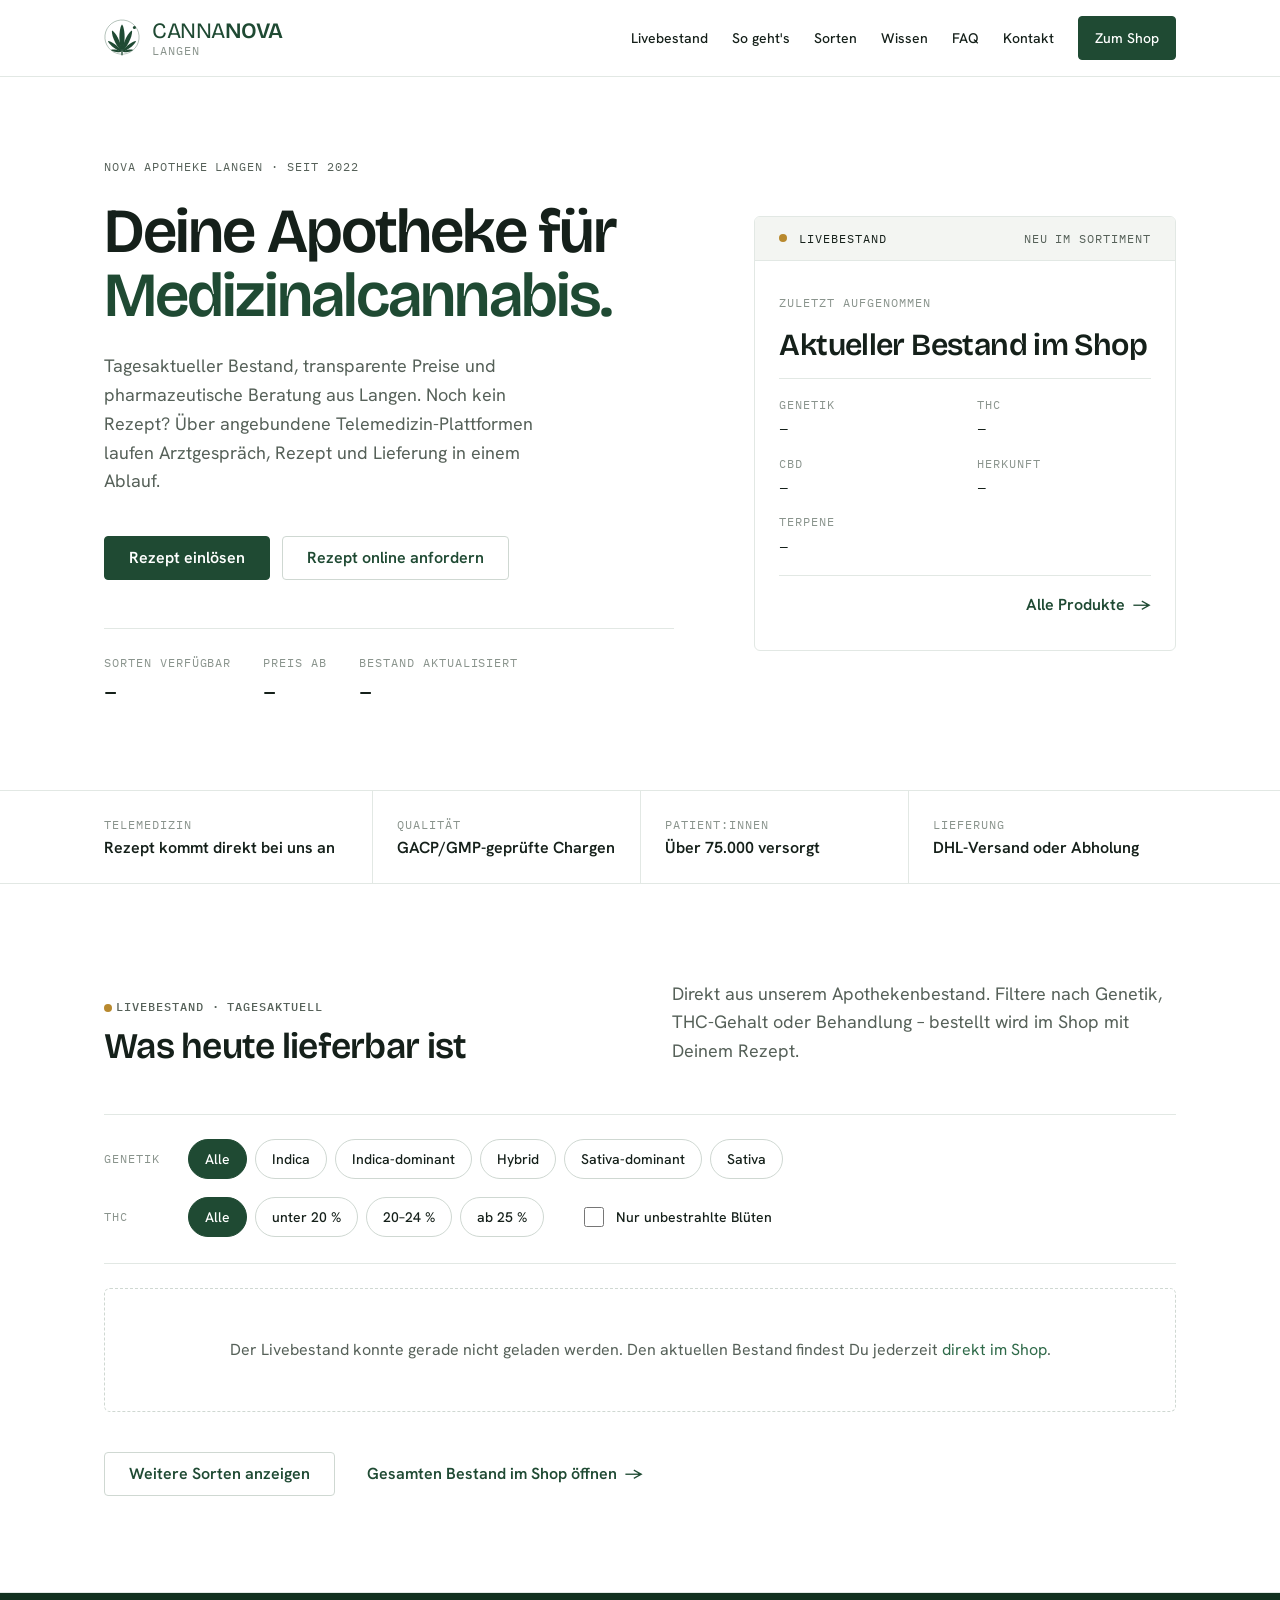
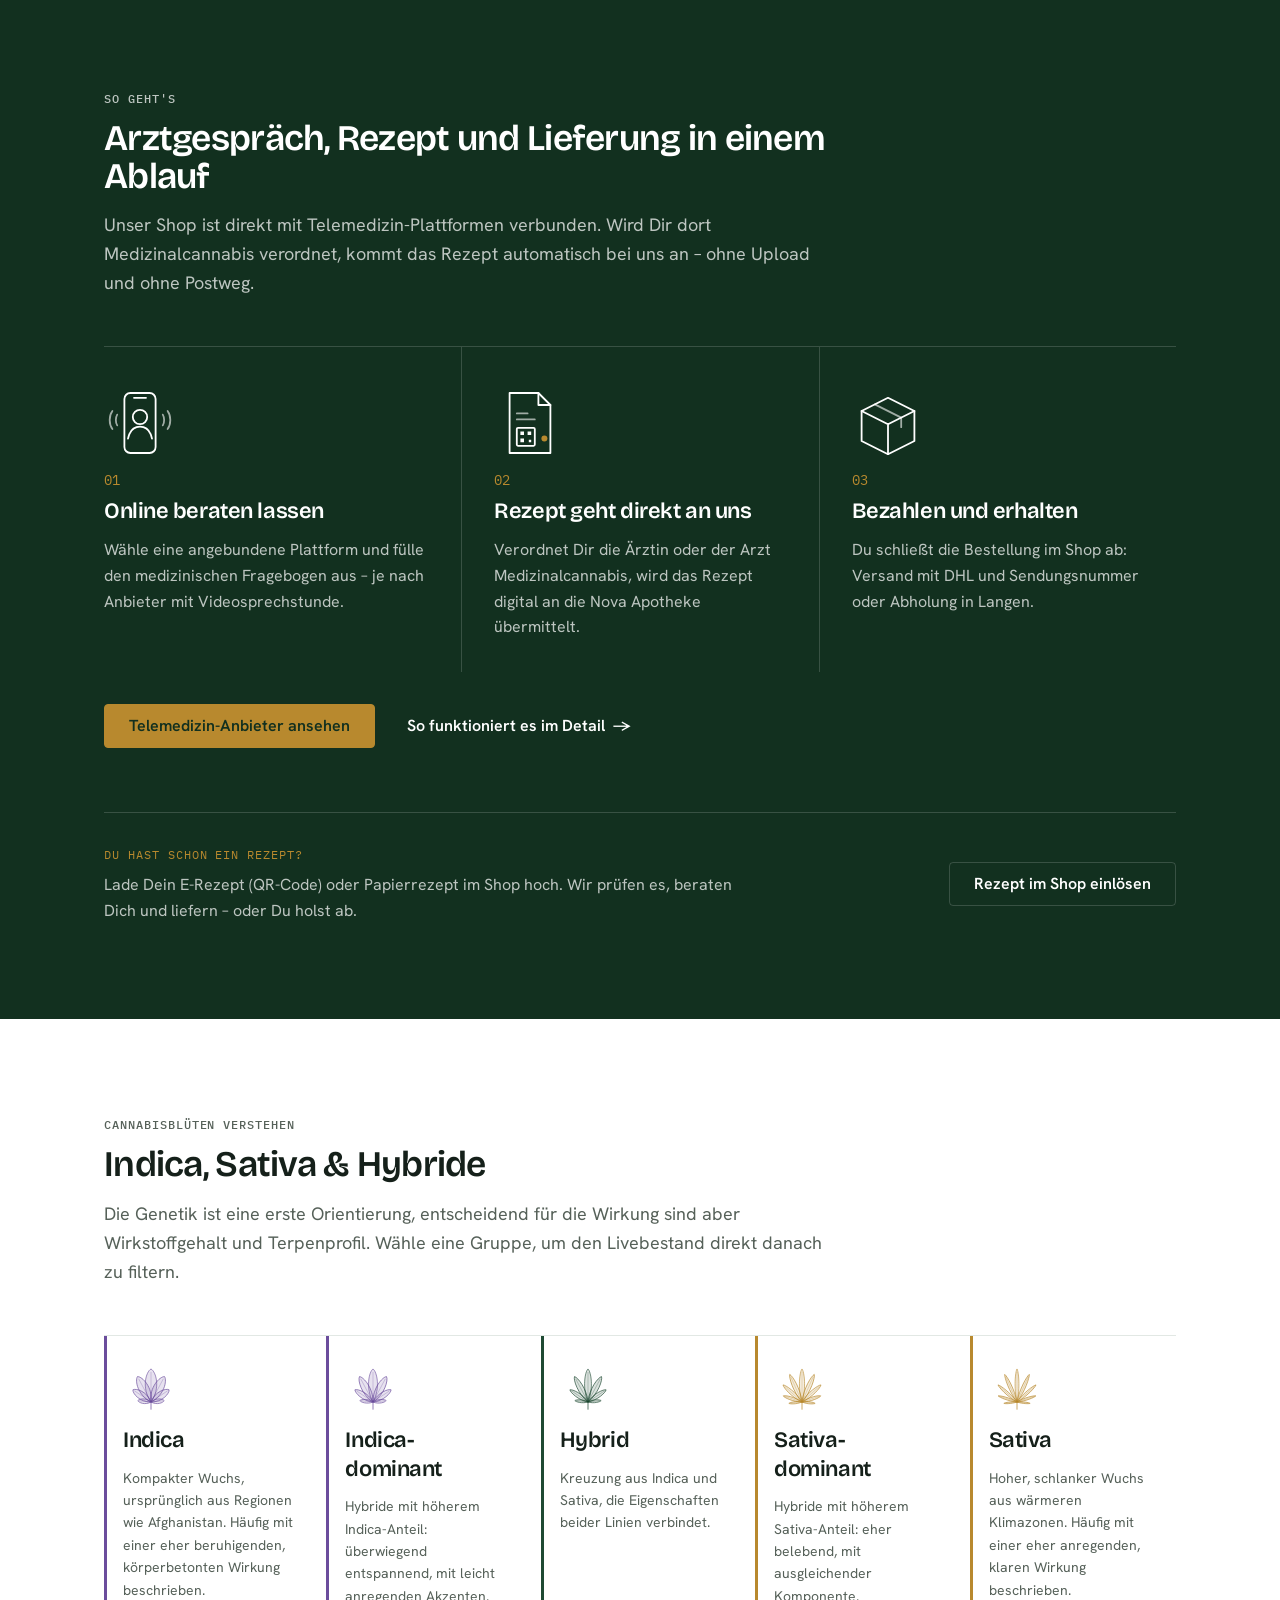
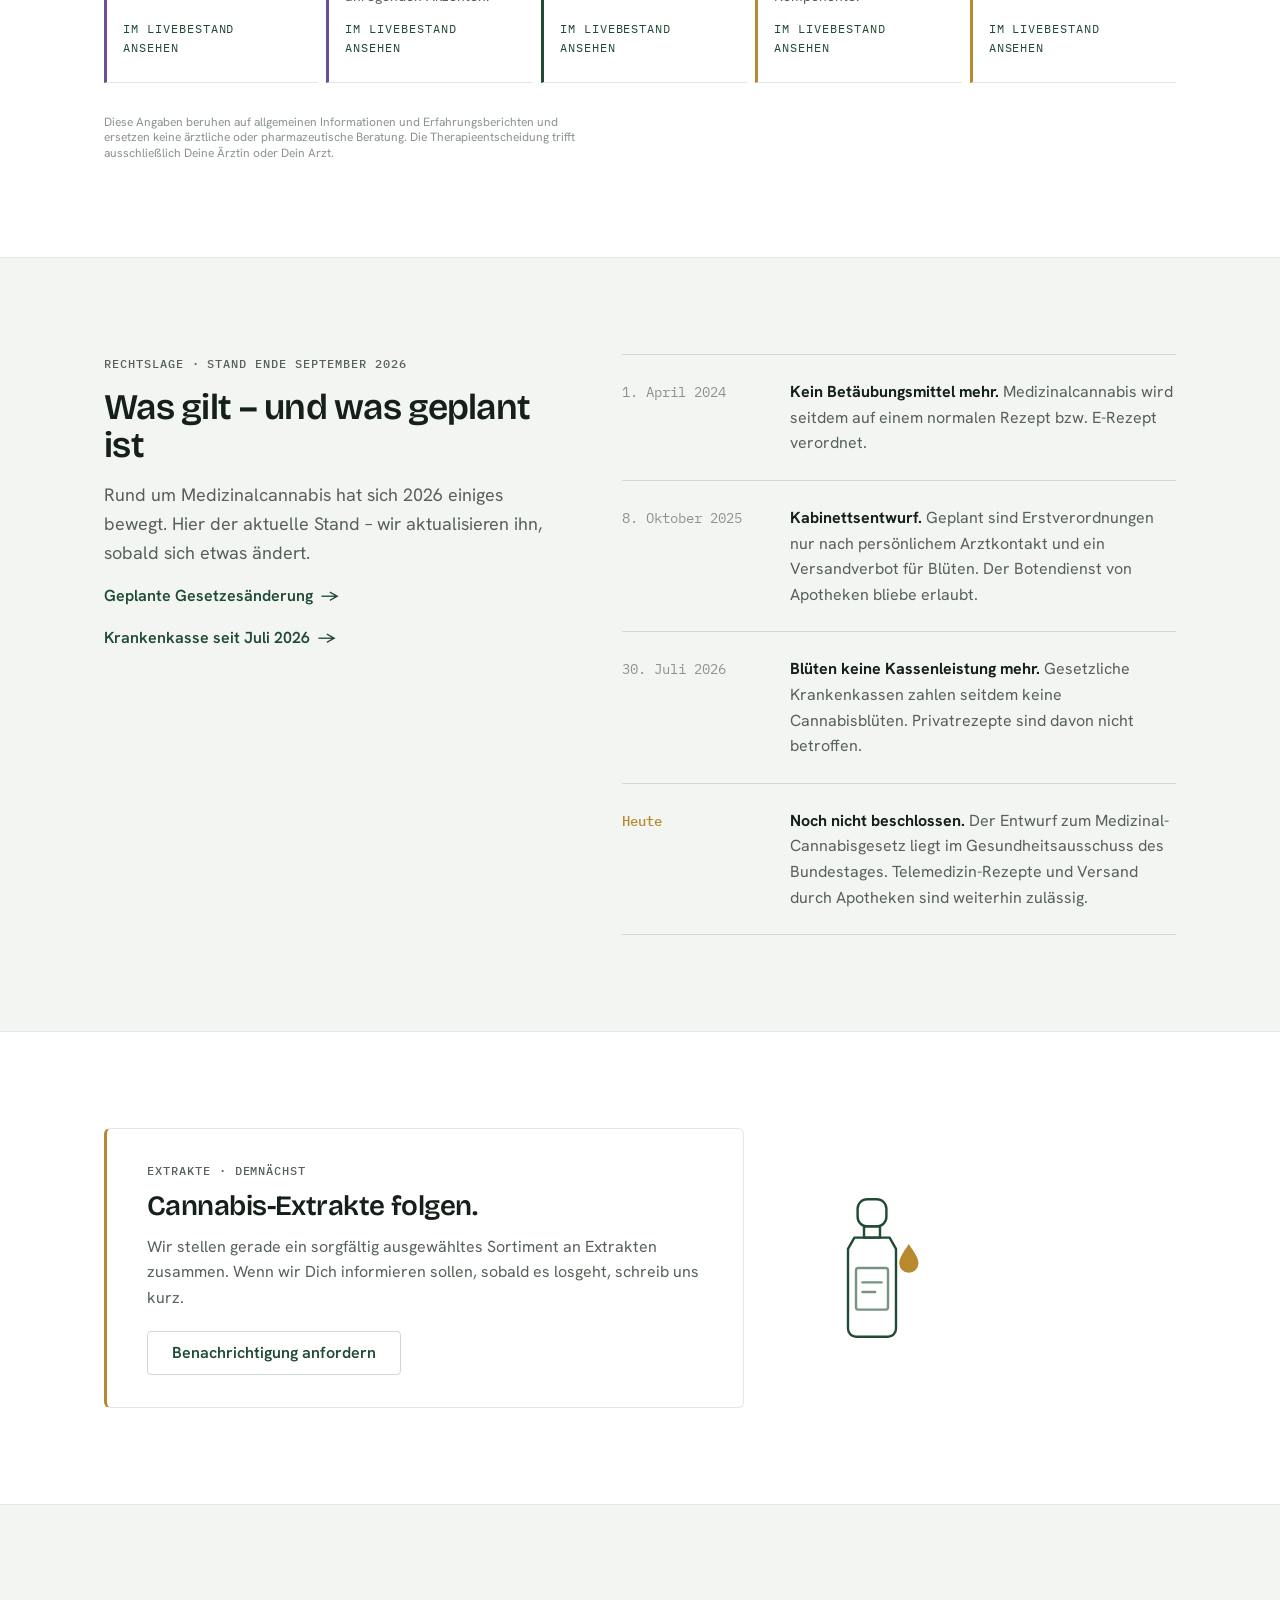
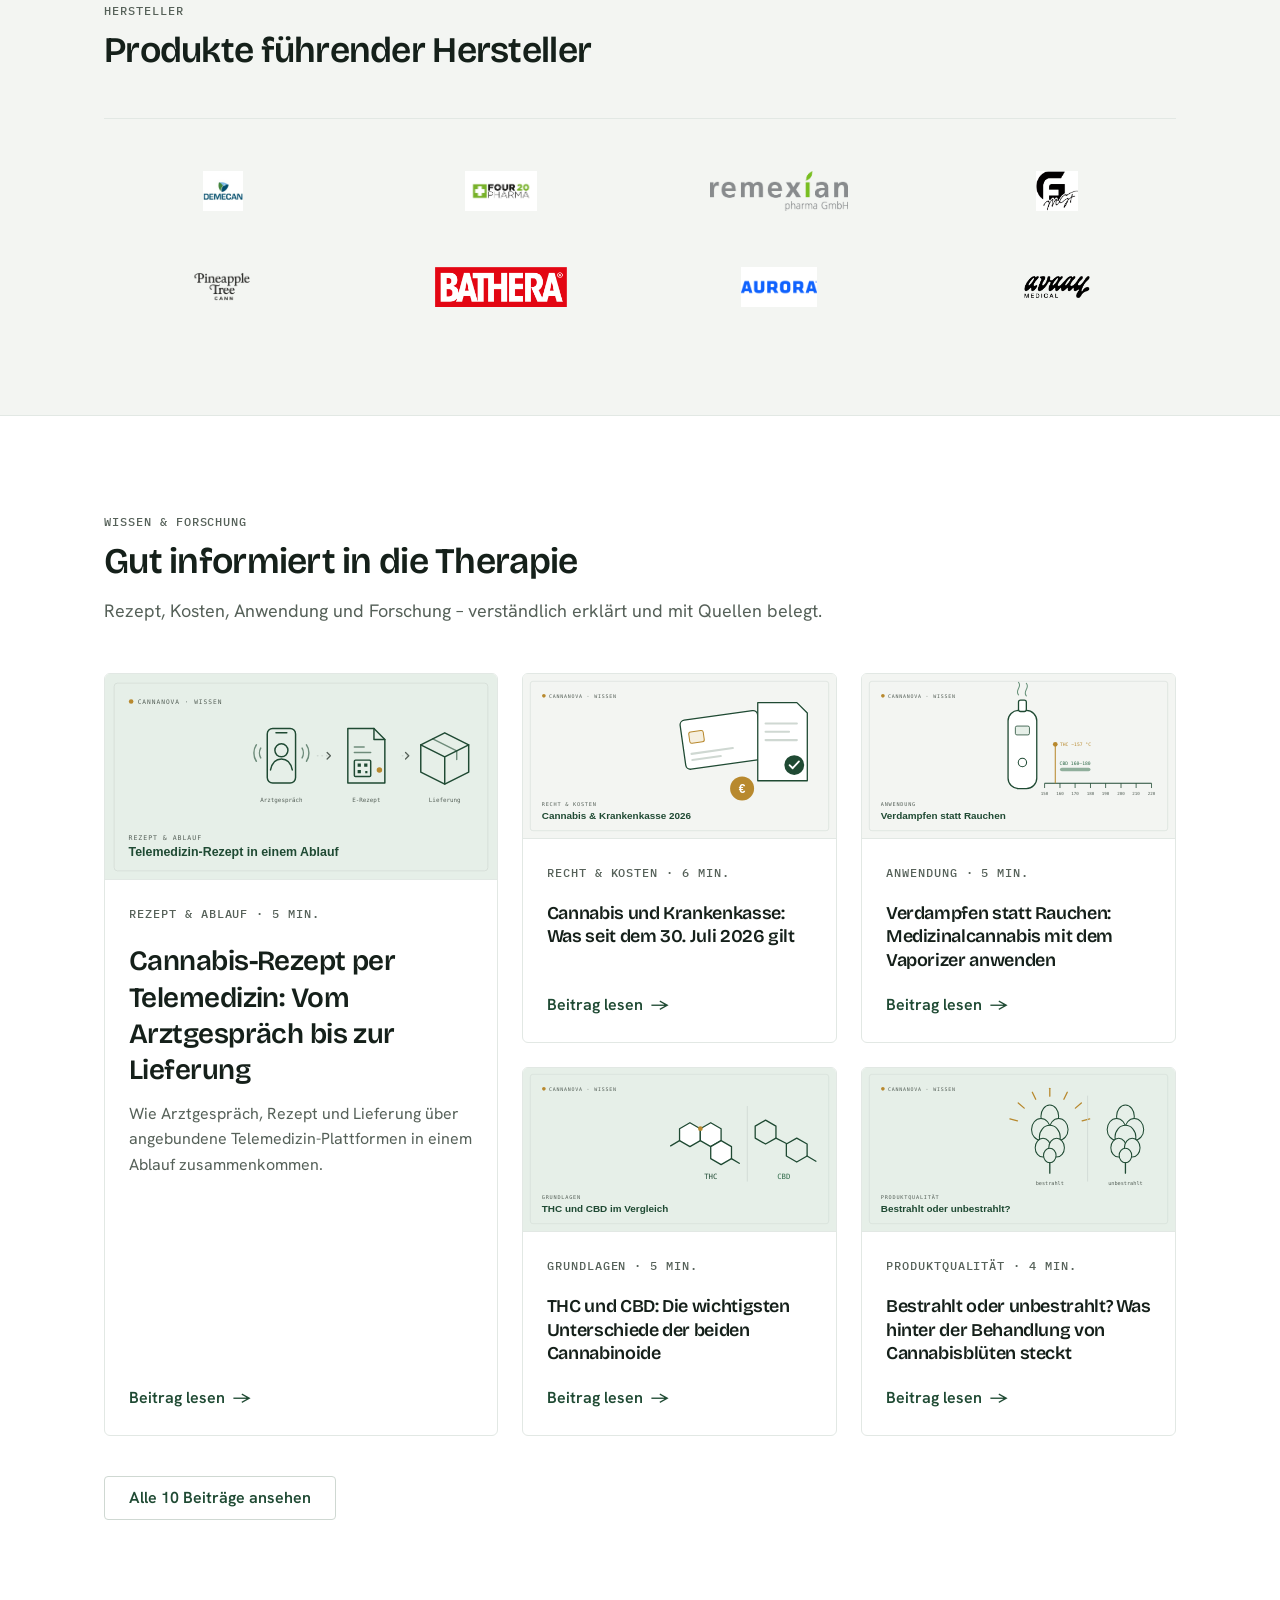
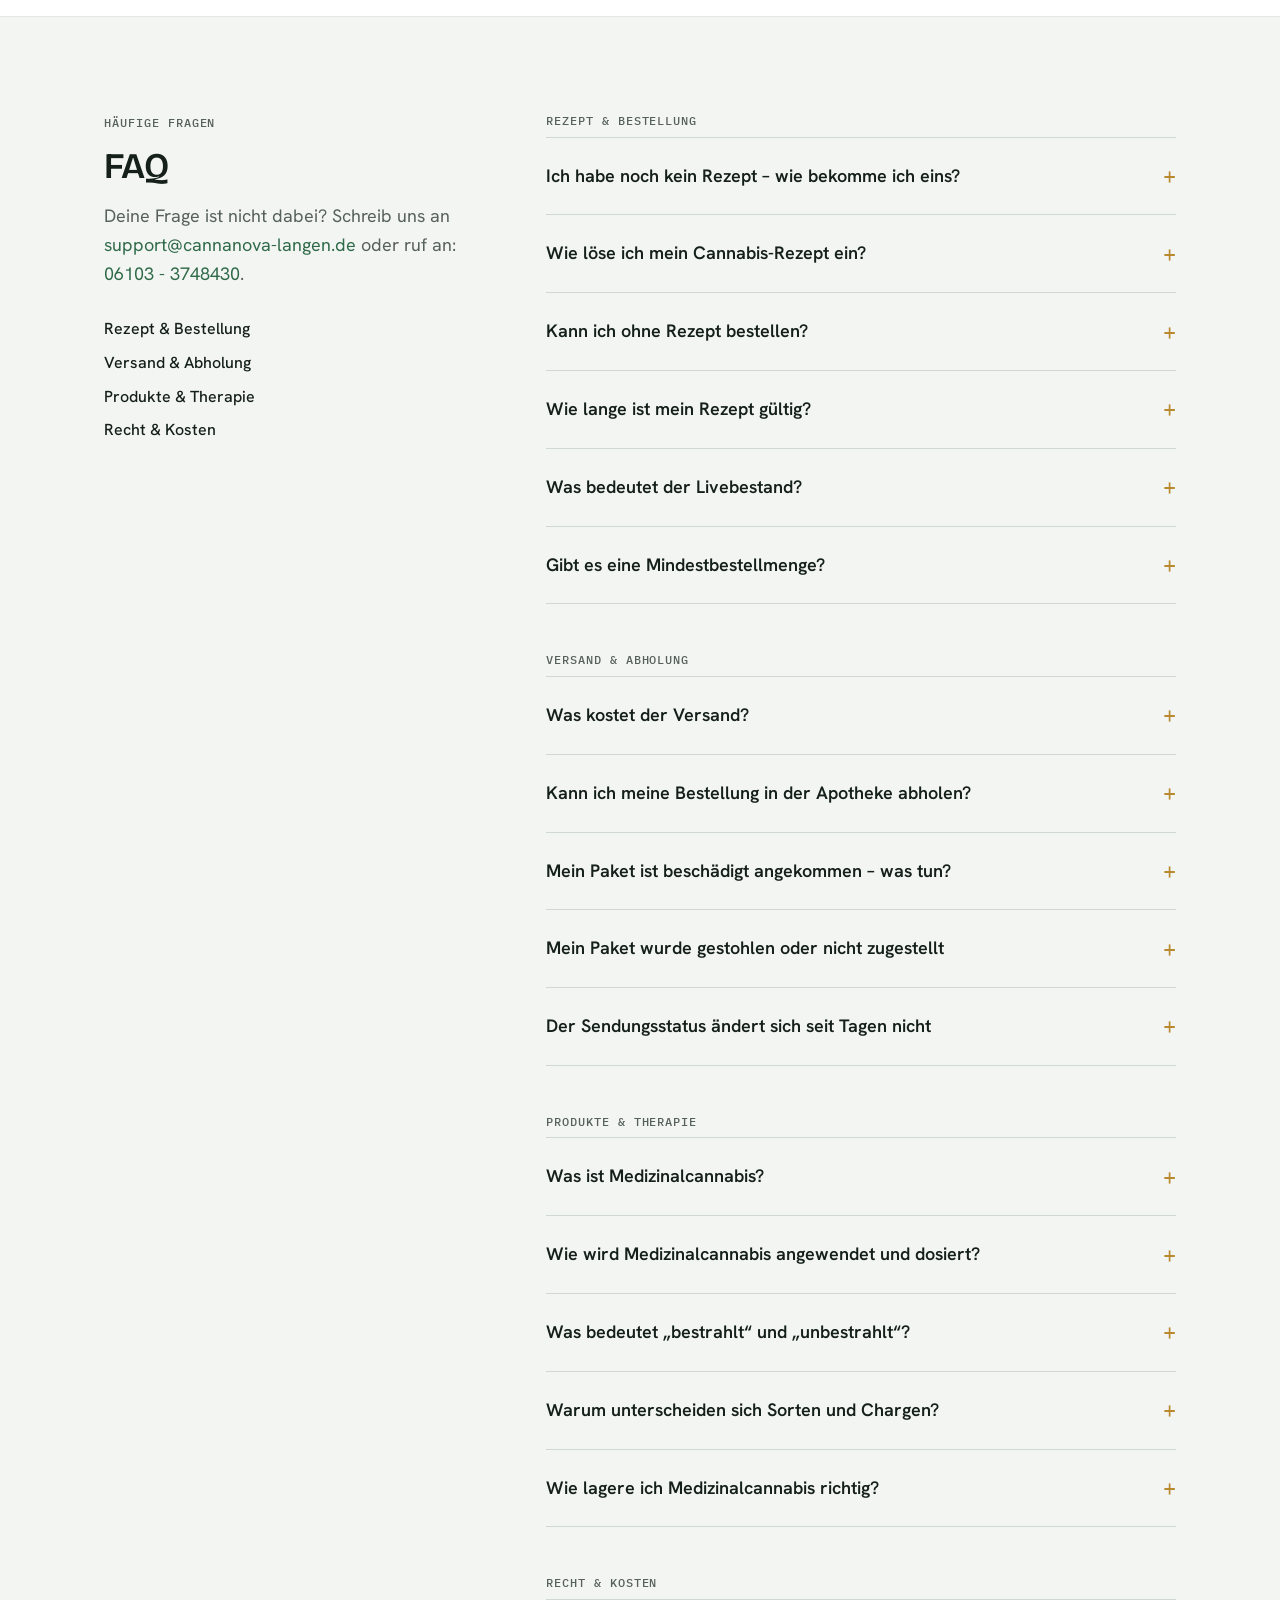
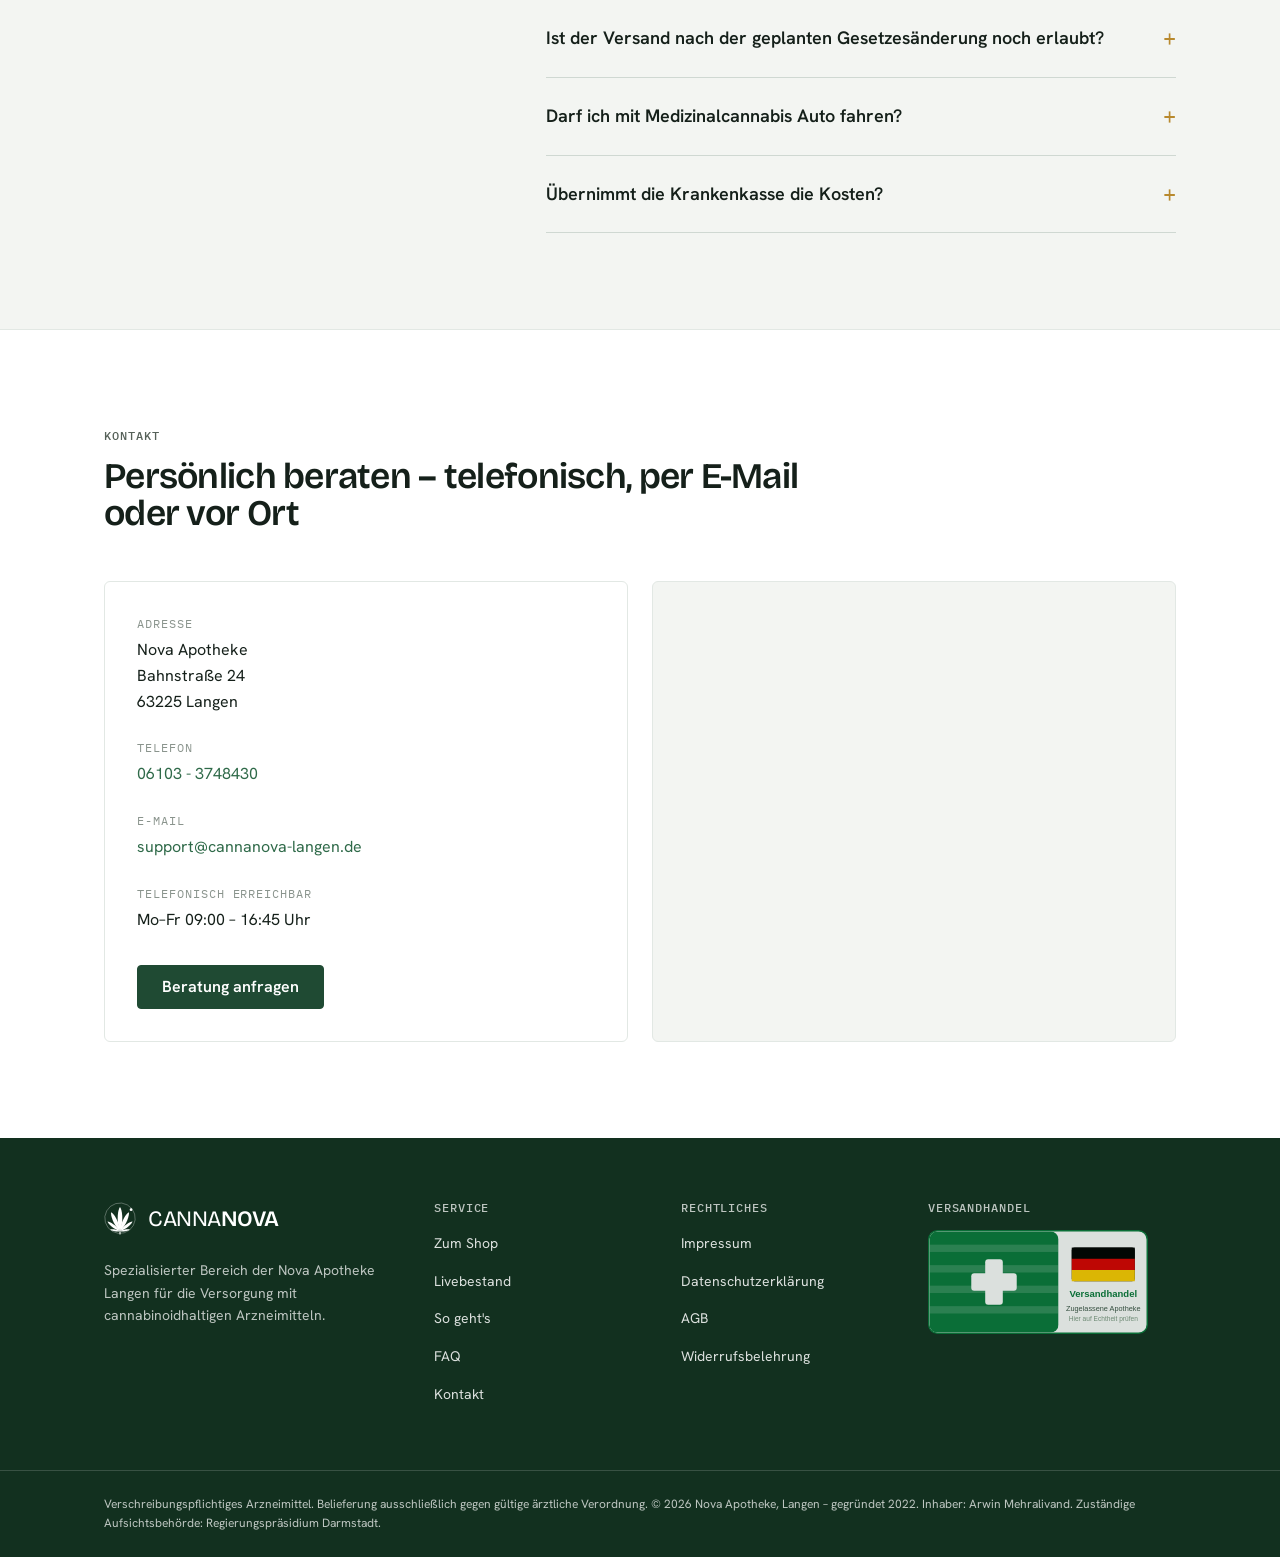
==== commit 614d0f65: "Telemedicine flow, 5 new articles, illustrations, insurance update - Headline: "Medizinalcannabis." " ====
--- a/index.html
+++ b/index.html
@@ -6,7 +6,7 @@
 
   <!-- Primary SEO -->
   <title>CannaNova – Medizinalcannabis-Apotheke | Nova Apotheke Langen</title>
-  <meta name="description" content="Medizinalcannabis aus der Nova Apotheke Langen: tagesaktueller Livebestand mit über 40 Sorten, transparente Preise, DHL-Versand oder Abholung. Jetzt Rezept einlösen.">
+  <meta name="description" content="Medizinalcannabis aus der Nova Apotheke Langen: tagesaktueller Livebestand, Rezept per Telemedizin direkt an uns, DHL-Versand oder Abholung. Jetzt Rezept einlösen.">
   <meta name="robots" content="index,follow">
   <link rel="canonical" href="https://cannanova-langen.de/">
   <meta name="theme-color" content="#1f4a33">
@@ -18,7 +18,7 @@
   <!-- Open Graph -->
   <meta property="og:type" content="website">
   <meta property="og:title" content="CannaNova – Medizinalcannabis-Apotheke in Langen">
-  <meta property="og:description" content="Tagesaktueller Livebestand, transparente Preise und pharmazeutische Beratung. Versand mit DHL oder Abholung in Langen – gegen gültige ärztliche Verordnung.">
+  <meta property="og:description" content="Tagesaktueller Livebestand und pharmazeutische Beratung. Telemedizin-Rezept direkt an uns, Versand mit DHL oder Abholung in Langen – gegen gültige ärztliche Verordnung.">
   <meta property="og:url" content="https://cannanova-langen.de/">
   <meta property="og:image" content="https://cannanova-langen.de/assets/og-image.png">
   <meta property="og:image:width" content="1200">
@@ -29,7 +29,7 @@
   <!-- Twitter -->
   <meta name="twitter:card" content="summary_large_image">
   <meta name="twitter:title" content="CannaNova – Medizinalcannabis-Apotheke in Langen">
-  <meta name="twitter:description" content="Tagesaktueller Livebestand, transparente Preise und pharmazeutische Beratung – gegen gültige ärztliche Verordnung.">
+  <meta name="twitter:description" content="Tagesaktueller Livebestand, Telemedizin-Rezept direkt an uns, Versand oder Abholung – gegen gültige ärztliche Verordnung.">
   <meta name="twitter:image" content="https://cannanova-langen.de/assets/og-image.png">
 
   <!-- Fonts -->
@@ -57,7 +57,7 @@
         "description": "Spezialisierter Bereich der Nova Apotheke Langen für die Versorgung mit Medizinalcannabis.",
         "url": "https://cannanova-langen.de/",
         "image": "https://cannanova-langen.de/assets/og-image.png",
-        "logo": "https://cannanova-langen.de/assets/cannanova-logo.png",
+        "logo": "https://cannanova-langen.de/assets/apple-touch-icon.png",
         "telephone": "+49 6103 3748430",
         "email": "support@cannanova-langen.de",
         "foundingDate": "2022",
@@ -88,10 +88,18 @@
   "mainEntity": [
     {
       "@type": "Question",
+      "name": "Ich habe noch kein Rezept – wie bekomme ich eins?",
+      "acceptedAnswer": {
+        "@type": "Answer",
+        "text": "Am einfachsten über eine der Telemedizin-Plattformen, die direkt an unseren Shop angebunden sind (Liste der Anbieter). Du fragst dort online eine Behandlung an. Wird Dir Medizinalcannabis verordnet, geht das Rezept direkt an uns und Du bestellst im Shop – alles in einem Ablauf. Alternativ kannst Du Dich in einer Arztpraxis beraten lassen."
+      }
+    },
+    {
+      "@type": "Question",
       "name": "Wie löse ich mein Cannabis-Rezept ein?",
       "acceptedAnswer": {
         "@type": "Answer",
-        "text": "Lege im Shop ein kostenloses Konto an und lade Dein E-Rezept (QR-Code) oder Papierrezept hoch. Bei Telemedizin übermittelt Dein Anbieter das Rezept direkt an uns, wenn Du dort CannaNova – Nova Apotheke Langen als Apotheke auswählst."
+        "text": "Lege im Shop ein kostenloses Konto an und lade Dein E-Rezept (QR-Code) oder Papierrezept hoch. Kommt Dein Rezept von einer angebundenen Telemedizin-Plattform, musst Du nichts hochladen: Es wird direkt an uns übermittelt, sobald Du dort CannaNova – Nova Apotheke Langen als Apotheke auswählst."
       }
     },
     {
@@ -227,7 +235,7 @@
       "name": "Übernimmt die Krankenkasse die Kosten?",
       "acceptedAnswer": {
         "@type": "Answer",
-        "text": "Das entscheidet Deine Krankenkasse im Einzelfall, meist nach vorherigem Antrag. Sprich dazu mit Deiner Ärztin oder Deinem Arzt."
+        "text": "Für Cannabisblüten nicht mehr: Seit dem 30. Juli 2026 können Blüten nicht mehr zulasten der gesetzlichen Krankenkassen verordnet werden. Extrakte, Dronabinol und Nabilon bleiben unter bestimmten Voraussetzungen erstattungsfähig. Private Krankenversicherungen erstatten je nach Tarif. Mehr dazu im Beitrag zur Kostenübernahme."
       }
     }
   ]
@@ -239,6 +247,25 @@
   <!-- Brand mark, defined once and reused via <use>. -->
   <svg width="0" height="0" style="position:absolute" aria-hidden="true" focusable="false">
     <symbol id="cn-mark" viewBox="0 0 200 210"><ellipse cx="100" cy="100" rx="95" ry="95" fill="none" stroke="currentColor" stroke-width="4" opacity="0.42" transform="rotate(-16 100 100)"/><circle cx="169" cy="47" r="8.5" fill="currentColor"/><path d="M0,0 C -25.08,-63.84 -12.54,-139.84 0,-152 C 12.54,-139.84 25.08,-63.84 0,0 Z" transform="translate(100,182)" fill="currentColor"/><path d="M0,0 C -21.57,-54.9 -10.78,-120.26 0,-130.72 C 10.78,-120.26 21.57,-54.9 0,0 Z" transform="translate(100,182) rotate(25)" fill="currentColor"/><path d="M0,0 C -21.57,-54.9 -10.78,-120.26 0,-130.72 C 10.78,-120.26 21.57,-54.9 0,0 Z" transform="translate(100,182) rotate(-25)" fill="currentColor"/><path d="M0,0 C -16.30,-41.5 -8.15,-90.9 0,-98.8 C 8.15,-90.9 16.30,-41.5 0,0 Z" transform="translate(100,182) rotate(52)" fill="currentColor"/><path d="M0,0 C -16.30,-41.5 -8.15,-90.9 0,-98.8 C 8.15,-90.9 16.30,-41.5 0,0 Z" transform="translate(100,182) rotate(-52)" fill="currentColor"/><path d="M0,0 C -10.28,-26.17 -5.14,-57.33 0,-62.32 C 5.14,-57.33 10.28,-26.17 0,0 Z" transform="translate(100,182) rotate(80)" fill="currentColor"/><path d="M0,0 C -10.28,-26.17 -5.14,-57.33 0,-62.32 C 5.14,-57.33 10.28,-26.17 0,0 Z" transform="translate(100,182) rotate(-80)" fill="currentColor"/><rect x="96.5" y="182" width="7" height="20" rx="3.5" fill="currentColor"/></symbol>
+    <!-- Illustrations: leaf width encodes genetics (broad = indica, narrow = sativa). -->
+    <symbol id="leaf-indica" viewBox="0 0 200 180"><g fill="currentColor" fill-opacity="0.16" stroke="currentColor" stroke-width="2.2" stroke-linejoin="round"><path d="M0,0 C -35.4,-49.6 -17.7,-108.6 0,-118.0 C 17.7,-108.6 35.4,-49.6 0,0 Z" transform="translate(100,150) rotate(0)"/><path d="M0,0 C -30.8,-43.2 -15.4,-94.6 0,-102.8 C 15.4,-94.6 30.8,-43.2 0,0 Z" transform="translate(100,150) rotate(28.0)"/><path d="M0,0 C -30.8,-43.2 -15.4,-94.6 0,-102.8 C 15.4,-94.6 30.8,-43.2 0,0 Z" transform="translate(100,150) rotate(-28.0)"/><path d="M0,0 C -23.4,-32.7 -11.7,-71.6 0,-77.9 C 11.7,-71.6 23.4,-32.7 0,0 Z" transform="translate(100,150) rotate(56.0)"/><path d="M0,0 C -23.4,-32.7 -11.7,-71.6 0,-77.9 C 11.7,-71.6 23.4,-32.7 0,0 Z" transform="translate(100,150) rotate(-56.0)"/><path d="M0,0 C -14.2,-19.8 -7.1,-43.4 0,-47.2 C 7.1,-43.4 14.2,-19.8 0,0 Z" transform="translate(100,150) rotate(84.0)"/><path d="M0,0 C -14.2,-19.8 -7.1,-43.4 0,-47.2 C 7.1,-43.4 14.2,-19.8 0,0 Z" transform="translate(100,150) rotate(-84.0)"/></g><g fill="none" stroke="currentColor" stroke-width="1.3" stroke-linecap="round" opacity="0.7"><path d="M0,0 L0,-106.2" transform="translate(100,150) rotate(0)"/><path d="M0,0 L0,-92.5" transform="translate(100,150) rotate(28.0)"/><path d="M0,0 L0,-92.5" transform="translate(100,150) rotate(-28.0)"/><path d="M0,0 L0,-70.1" transform="translate(100,150) rotate(56.0)"/><path d="M0,0 L0,-70.1" transform="translate(100,150) rotate(-56.0)"/><path d="M0,0 L0,-42.5" transform="translate(100,150) rotate(84.0)"/><path d="M0,0 L0,-42.5" transform="translate(100,150) rotate(-84.0)"/></g><path d="M100,150 L100,176" stroke="currentColor" stroke-width="2.6" stroke-linecap="round"/></symbol>
+    <symbol id="leaf-hybridIndicaDominant" viewBox="0 0 200 180"><g fill="currentColor" fill-opacity="0.16" stroke="currentColor" stroke-width="2.2" stroke-linejoin="round"><path d="M0,0 C -27.7,-49.6 -13.9,-108.6 0,-118.0 C 13.9,-108.6 27.7,-49.6 0,0 Z" transform="translate(100,150) rotate(0)"/><path d="M0,0 C -24.2,-43.2 -12.1,-94.6 0,-102.8 C 12.1,-94.6 24.2,-43.2 0,0 Z" transform="translate(100,150) rotate(28.0)"/><path d="M0,0 C -24.2,-43.2 -12.1,-94.6 0,-102.8 C 12.1,-94.6 24.2,-43.2 0,0 Z" transform="translate(100,150) rotate(-28.0)"/><path d="M0,0 C -18.3,-32.7 -9.1,-71.6 0,-77.9 C 9.1,-71.6 18.3,-32.7 0,0 Z" transform="translate(100,150) rotate(56.0)"/><path d="M0,0 C -18.3,-32.7 -9.1,-71.6 0,-77.9 C 9.1,-71.6 18.3,-32.7 0,0 Z" transform="translate(100,150) rotate(-56.0)"/><path d="M0,0 C -11.1,-19.8 -5.5,-43.4 0,-47.2 C 5.5,-43.4 11.1,-19.8 0,0 Z" transform="translate(100,150) rotate(84.0)"/><path d="M0,0 C -11.1,-19.8 -5.5,-43.4 0,-47.2 C 5.5,-43.4 11.1,-19.8 0,0 Z" transform="translate(100,150) rotate(-84.0)"/></g><g fill="none" stroke="currentColor" stroke-width="1.3" stroke-linecap="round" opacity="0.7"><path d="M0,0 L0,-106.2" transform="translate(100,150) rotate(0)"/><path d="M0,0 L0,-92.5" transform="translate(100,150) rotate(28.0)"/><path d="M0,0 L0,-92.5" transform="translate(100,150) rotate(-28.0)"/><path d="M0,0 L0,-70.1" transform="translate(100,150) rotate(56.0)"/><path d="M0,0 L0,-70.1" transform="translate(100,150) rotate(-56.0)"/><path d="M0,0 L0,-42.5" transform="translate(100,150) rotate(84.0)"/><path d="M0,0 L0,-42.5" transform="translate(100,150) rotate(-84.0)"/></g><path d="M100,150 L100,176" stroke="currentColor" stroke-width="2.6" stroke-linecap="round"/></symbol>
+    <symbol id="leaf-hybrid" viewBox="0 0 200 180"><g fill="currentColor" fill-opacity="0.16" stroke="currentColor" stroke-width="2.2" stroke-linejoin="round"><path d="M0,0 C -21.2,-49.6 -10.6,-108.6 0,-118.0 C 10.6,-108.6 21.2,-49.6 0,0 Z" transform="translate(100,150) rotate(0)"/><path d="M0,0 C -18.5,-43.2 -9.3,-94.6 0,-102.8 C 9.3,-94.6 18.5,-43.2 0,0 Z" transform="translate(100,150) rotate(28.0)"/><path d="M0,0 C -18.5,-43.2 -9.3,-94.6 0,-102.8 C 9.3,-94.6 18.5,-43.2 0,0 Z" transform="translate(100,150) rotate(-28.0)"/><path d="M0,0 C -14.0,-32.7 -7.0,-71.6 0,-77.9 C 7.0,-71.6 14.0,-32.7 0,0 Z" transform="translate(100,150) rotate(56.0)"/><path d="M0,0 C -14.0,-32.7 -7.0,-71.6 0,-77.9 C 7.0,-71.6 14.0,-32.7 0,0 Z" transform="translate(100,150) rotate(-56.0)"/><path d="M0,0 C -8.5,-19.8 -4.2,-43.4 0,-47.2 C 4.2,-43.4 8.5,-19.8 0,0 Z" transform="translate(100,150) rotate(84.0)"/><path d="M0,0 C -8.5,-19.8 -4.2,-43.4 0,-47.2 C 4.2,-43.4 8.5,-19.8 0,0 Z" transform="translate(100,150) rotate(-84.0)"/></g><g fill="none" stroke="currentColor" stroke-width="1.3" stroke-linecap="round" opacity="0.7"><path d="M0,0 L0,-106.2" transform="translate(100,150) rotate(0)"/><path d="M0,0 L0,-92.5" transform="translate(100,150) rotate(28.0)"/><path d="M0,0 L0,-92.5" transform="translate(100,150) rotate(-28.0)"/><path d="M0,0 L0,-70.1" transform="translate(100,150) rotate(56.0)"/><path d="M0,0 L0,-70.1" transform="translate(100,150) rotate(-56.0)"/><path d="M0,0 L0,-42.5" transform="translate(100,150) rotate(84.0)"/><path d="M0,0 L0,-42.5" transform="translate(100,150) rotate(-84.0)"/></g><path d="M100,150 L100,176" stroke="currentColor" stroke-width="2.6" stroke-linecap="round"/></symbol>
+    <symbol id="leaf-hybridSativaDominant" viewBox="0 0 200 180"><g fill="currentColor" fill-opacity="0.16" stroke="currentColor" stroke-width="2.2" stroke-linejoin="round"><path d="M0,0 C -15.9,-49.6 -8.0,-108.6 0,-118.0 C 8.0,-108.6 15.9,-49.6 0,0 Z" transform="translate(100,150) rotate(0)"/><path d="M0,0 C -14.6,-45.3 -7.3,-99.2 0,-107.8 C 7.3,-99.2 14.6,-45.3 0,0 Z" transform="translate(100,150) rotate(24.0)"/><path d="M0,0 C -14.6,-45.3 -7.3,-99.2 0,-107.8 C 7.3,-99.2 14.6,-45.3 0,0 Z" transform="translate(100,150) rotate(-24.0)"/><path d="M0,0 C -12.3,-38.3 -6.2,-83.9 0,-91.2 C 6.2,-83.9 12.3,-38.3 0,0 Z" transform="translate(100,150) rotate(48.0)"/><path d="M0,0 C -12.3,-38.3 -6.2,-83.9 0,-91.2 C 6.2,-83.9 12.3,-38.3 0,0 Z" transform="translate(100,150) rotate(-48.0)"/><path d="M0,0 C -9.5,-29.7 -4.8,-65.0 0,-70.7 C 4.8,-65.0 9.5,-29.7 0,0 Z" transform="translate(100,150) rotate(72.0)"/><path d="M0,0 C -9.5,-29.7 -4.8,-65.0 0,-70.7 C 4.8,-65.0 9.5,-29.7 0,0 Z" transform="translate(100,150) rotate(-72.0)"/><path d="M0,0 C -6.4,-19.8 -3.2,-43.4 0,-47.2 C 3.2,-43.4 6.4,-19.8 0,0 Z" transform="translate(100,150) rotate(96.0)"/><path d="M0,0 C -6.4,-19.8 -3.2,-43.4 0,-47.2 C 3.2,-43.4 6.4,-19.8 0,0 Z" transform="translate(100,150) rotate(-96.0)"/></g><g fill="none" stroke="currentColor" stroke-width="1.3" stroke-linecap="round" opacity="0.7"><path d="M0,0 L0,-106.2" transform="translate(100,150) rotate(0)"/><path d="M0,0 L0,-97.1" transform="translate(100,150) rotate(24.0)"/><path d="M0,0 L0,-97.1" transform="translate(100,150) rotate(-24.0)"/><path d="M0,0 L0,-82.1" transform="translate(100,150) rotate(48.0)"/><path d="M0,0 L0,-82.1" transform="translate(100,150) rotate(-48.0)"/><path d="M0,0 L0,-63.6" transform="translate(100,150) rotate(72.0)"/><path d="M0,0 L0,-63.6" transform="translate(100,150) rotate(-72.0)"/><path d="M0,0 L0,-42.5" transform="translate(100,150) rotate(96.0)"/><path d="M0,0 L0,-42.5" transform="translate(100,150) rotate(-96.0)"/></g><path d="M100,150 L100,176" stroke="currentColor" stroke-width="2.6" stroke-linecap="round"/></symbol>
+    <symbol id="leaf-sativa" viewBox="0 0 200 180"><g fill="currentColor" fill-opacity="0.16" stroke="currentColor" stroke-width="2.2" stroke-linejoin="round"><path d="M0,0 C -11.8,-49.6 -5.9,-108.6 0,-118.0 C 5.9,-108.6 11.8,-49.6 0,0 Z" transform="translate(100,150) rotate(0)"/><path d="M0,0 C -10.8,-45.3 -5.4,-99.2 0,-107.8 C 5.4,-99.2 10.8,-45.3 0,0 Z" transform="translate(100,150) rotate(24.0)"/><path d="M0,0 C -10.8,-45.3 -5.4,-99.2 0,-107.8 C 5.4,-99.2 10.8,-45.3 0,0 Z" transform="translate(100,150) rotate(-24.0)"/><path d="M0,0 C -9.1,-38.3 -4.6,-83.9 0,-91.2 C 4.6,-83.9 9.1,-38.3 0,0 Z" transform="translate(100,150) rotate(48.0)"/><path d="M0,0 C -9.1,-38.3 -4.6,-83.9 0,-91.2 C 4.6,-83.9 9.1,-38.3 0,0 Z" transform="translate(100,150) rotate(-48.0)"/><path d="M0,0 C -7.1,-29.7 -3.5,-65.0 0,-70.7 C 3.5,-65.0 7.1,-29.7 0,0 Z" transform="translate(100,150) rotate(72.0)"/><path d="M0,0 C -7.1,-29.7 -3.5,-65.0 0,-70.7 C 3.5,-65.0 7.1,-29.7 0,0 Z" transform="translate(100,150) rotate(-72.0)"/><path d="M0,0 C -4.7,-19.8 -2.4,-43.4 0,-47.2 C 2.4,-43.4 4.7,-19.8 0,0 Z" transform="translate(100,150) rotate(96.0)"/><path d="M0,0 C -4.7,-19.8 -2.4,-43.4 0,-47.2 C 2.4,-43.4 4.7,-19.8 0,0 Z" transform="translate(100,150) rotate(-96.0)"/></g><g fill="none" stroke="currentColor" stroke-width="1.3" stroke-linecap="round" opacity="0.7"><path d="M0,0 L0,-106.2" transform="translate(100,150) rotate(0)"/><path d="M0,0 L0,-97.1" transform="translate(100,150) rotate(24.0)"/><path d="M0,0 L0,-97.1" transform="translate(100,150) rotate(-24.0)"/><path d="M0,0 L0,-82.1" transform="translate(100,150) rotate(48.0)"/><path d="M0,0 L0,-82.1" transform="translate(100,150) rotate(-48.0)"/><path d="M0,0 L0,-63.6" transform="translate(100,150) rotate(72.0)"/><path d="M0,0 L0,-63.6" transform="translate(100,150) rotate(-72.0)"/><path d="M0,0 L0,-42.5" transform="translate(100,150) rotate(96.0)"/><path d="M0,0 L0,-42.5" transform="translate(100,150) rotate(-96.0)"/></g><path d="M100,150 L100,176" stroke="currentColor" stroke-width="2.6" stroke-linecap="round"/></symbol>
+        <symbol id="ill-consult" viewBox="0 0 120 120"><g fill="none" stroke="currentColor" stroke-width="3" stroke-linecap="round" stroke-linejoin="round"><rect x="34" y="10" width="52" height="100" rx="10"/>
+    <path d="M50 18h20"/><circle cx="60" cy="50" r="12"/><path d="M40 86c3-14 11-20 20-20s17 6 20 20"/>
+    <path d="M14 40c-6 8-6 22 0 30M22 46c-3 5-3 13 0 18" opacity=".6"/><path d="M106 40c6 8 6 22 0 30M98 46c3 5 3 13 0 18" opacity=".6"/></g></symbol>
+    <symbol id="ill-rx" viewBox="0 0 120 120"><g fill="none" stroke="currentColor" stroke-width="3" stroke-linecap="round" stroke-linejoin="round"><path d="M26 10h48l20 20v80H26z"/><path d="M74 10v20h20"/>
+    <path d="M38 44h18M38 54h30" opacity=".6"/>
+    <rect x="38" y="68" width="30" height="30" rx="2"/><path d="M44 74h6v6h-6zM56 74h6v6h-6zM44 86h6v6h-6zM58 88h4v4h-4z" fill="currentColor" stroke="none"/>
+    <circle cx="84" cy="86" r="5" fill="var(--dot, currentColor)" stroke="none"/></g></symbol>
+    <symbol id="ill-parcel" viewBox="0 0 120 120"><g fill="none" stroke="currentColor" stroke-width="3" stroke-linecap="round" stroke-linejoin="round"><path d="M16 40l44-22 44 22v50l-44 22-44-22z"/><path d="M16 40l44 22 44-22M60 62v50"/>
+    <path d="M38 29l44 22v16" opacity=".6"/></g></symbol>
+    <symbol id="ill-dropper" viewBox="0 0 160 200"><g fill="none" stroke="currentColor" stroke-width="3" stroke-linecap="round" stroke-linejoin="round"><rect x="62" y="14" width="36" height="34" rx="12"/><path d="M70 48h20v14H70z"/>
+    <path d="M58 62h44l8 14v100a10 10 0 0 1-10 10H60a10 10 0 0 1-10-10V76z"/>
+    <rect x="60" y="100" width="40" height="52" rx="3" opacity=".6"/><path d="M68 118h24M68 130h16" opacity=".6"/>
+    <path d="M126 70c8 12 12 18 12 24a12 12 0 0 1-24 0c0-6 4-12 12-24z" fill="var(--dot, currentColor)" stroke="none"/></g></symbol>
   </svg>
 
   <a class="skip-link" href="#main">Zum Inhalt springen</a>
@@ -274,15 +301,16 @@
       <div class="container hero__grid">
         <div class="hero__copy">
           <p class="hero__label"><span>Nova Apotheke Langen</span><span aria-hidden="true">·</span><span>seit 2022</span></p>
-          <h1 id="hero-title">Deine Apotheke für Medizinalcannabis.</h1>
+          <h1 id="hero-title"><span class="hero__title-lead">Deine Apotheke für</span> <span class="hero__title-key">Medizinalcannabis.</span></h1>
           <p class="lead hero__lead">
             Tagesaktueller Bestand, transparente Preise und pharmazeutische
-            Beratung aus Langen. Versand mit DHL oder Abholung vor Ort –
-            ausschließlich gegen gültige ärztliche Verordnung.
+            Beratung aus Langen. Noch kein Rezept? Über angebundene
+            Telemedizin-Plattformen laufen Arztgespräch, Rezept und Lieferung
+            in einem Ablauf.
           </p>
           <div class="hero__actions">
             <a class="btn btn--primary" href="https://shop.cannanova-langen.de" target="_blank" rel="noopener">Rezept einlösen</a>
-            <a class="btn btn--secondary" href="#livebestand">Livebestand ansehen</a>
+            <a class="btn btn--secondary" href="#so-gehts">Rezept online anfordern</a>
           </div>
           <dl class="hero__stats" id="hero-stats" aria-live="polite">
             <div><dt>Sorten verfügbar</dt><dd data-stat="count">–</dd></div>
@@ -318,7 +346,7 @@
     <!-- ===================== FACTS LEDGER ===================== -->
     <section class="ledger" aria-label="Fakten zur Apotheke">
       <div class="container ledger__row">
-        <div class="ledger__item"><span class="ledger__key">Apotheke</span><strong>Nova Apotheke Langen, seit 2022</strong></div>
+        <div class="ledger__item"><span class="ledger__key">Telemedizin</span><strong>Rezept kommt direkt bei uns an</strong></div>
         <div class="ledger__item"><span class="ledger__key">Qualität</span><strong>GACP/GMP-geprüfte Chargen</strong></div>
         <div class="ledger__item"><span class="ledger__key">Patient:innen</span><strong>Über 75.000 versorgt</strong></div>
         <div class="ledger__item"><span class="ledger__key">Lieferung</span><strong>DHL-Versand oder Abholung</strong></div>
@@ -376,34 +404,48 @@
       </div>
     </section>
 
-    <!-- ===================== TWO PATHS ===================== -->
-    <section class="section section--dark" id="so-gehts" aria-labelledby="paths-title">
+    <!-- ===================== HOW IT WORKS ===================== -->
+    <section class="section section--dark" id="so-gehts" aria-labelledby="flow-title">
       <div class="container">
         <div class="section__head">
           <p class="eyebrow">So geht's</p>
-          <h2 id="paths-title">Zwei Wege zu Deiner Medikation</h2>
-        </div>
-        <div class="paths">
-          <article class="path">
-            <p class="path__kicker">Du hast bereits ein Rezept</p>
-            <h3 class="path__title">Rezept einlösen</h3>
-            <ol class="path__steps">
-              <li><strong>Konto anlegen</strong> – kostenlos <a href="https://shop.cannanova-langen.de" target="_blank" rel="noopener">im Shop</a>.</li>
-              <li><strong>Rezept hochladen</strong> – E-Rezept (QR-Code) oder Papierrezept. Bei Telemedizin übermittelt der Anbieter es direkt an uns.</li>
-              <li><strong>Bezahlen und erhalten</strong> – per DHL mit Sendungsnummer oder zur Abholung in Langen.</li>
-            </ol>
-            <a class="btn btn--signal" href="https://shop.cannanova-langen.de" target="_blank" rel="noopener">Rezept im Shop einlösen</a>
-          </article>
-          <article class="path">
-            <p class="path__kicker">Du brauchst noch ein Rezept</p>
-            <h3 class="path__title">Rezept anfordern</h3>
-            <ol class="path__steps">
-              <li><strong>Ärztlich beraten lassen</strong> – in der Praxis oder über eine Telemedizin-Plattform.</li>
-              <li><strong>Apotheke wählen</strong> – gib beim Ausstellen <em>CannaNova – Nova Apotheke Langen</em> an, dann geht das Rezept direkt an uns.</li>
-              <li><strong>Wir übernehmen</strong> – Prüfung, Beratung und Versand oder Abholung.</li>
-            </ol>
-            <a class="btn btn--ghost-light" href="#kontakt">Fragen? Wir beraten Dich</a>
-          </article>
+          <h2 id="flow-title">Arztgespräch, Rezept und Lieferung in einem Ablauf</h2>
+          <p class="lead">
+            Unser Shop ist direkt mit Telemedizin-Plattformen verbunden. Wird Dir
+            dort Medizinalcannabis verordnet, kommt das Rezept automatisch bei uns
+            an – ohne Upload und ohne Postweg.
+          </p>
+        </div>
+
+        <ol class="flow">
+          <li class="flow__step">
+            <svg class="flow__icon" aria-hidden="true" focusable="false"><use href="#ill-consult"/></svg>
+            <h3 class="flow__title">Online beraten lassen</h3>
+            <p>Wähle eine angebundene Plattform und fülle den medizinischen Fragebogen aus – je nach Anbieter mit Videosprechstunde.</p>
+          </li>
+          <li class="flow__step">
+            <svg class="flow__icon" aria-hidden="true" focusable="false"><use href="#ill-rx"/></svg>
+            <h3 class="flow__title">Rezept geht direkt an uns</h3>
+            <p>Verordnet Dir die Ärztin oder der Arzt Medizinalcannabis, wird das Rezept digital an die Nova Apotheke übermittelt.</p>
+          </li>
+          <li class="flow__step">
+            <svg class="flow__icon" aria-hidden="true" focusable="false"><use href="#ill-parcel"/></svg>
+            <h3 class="flow__title">Bezahlen und erhalten</h3>
+            <p>Du schließt die Bestellung im Shop ab: Versand mit DHL und Sendungsnummer oder Abholung in Langen.</p>
+          </li>
+        </ol>
+
+        <div class="flow__actions">
+          <a class="btn btn--signal" href="https://shop.cannanova-langen.de/anbindungen" target="_blank" rel="noopener">Telemedizin-Anbieter ansehen</a>
+          <a class="link-arrow link-arrow--light" href="blog/cannabis-rezept-telemedizin">So funktioniert es im Detail</a>
+        </div>
+
+        <div class="flow__alt">
+          <div>
+            <p class="flow__kicker">Du hast schon ein Rezept?</p>
+            <p>Lade Dein E-Rezept (QR-Code) oder Papierrezept im Shop hoch. Wir prüfen es, beraten Dich und liefern – oder Du holst ab.</p>
+          </div>
+          <a class="btn btn--ghost-light" href="https://shop.cannanova-langen.de" target="_blank" rel="noopener">Rezept im Shop einlösen</a>
         </div>
       </div>
     </section>
@@ -423,26 +465,31 @@
 
         <div class="strains">
           <a class="strain" href="#livebestand" data-set-genetic="indica" style="--accent: var(--color-strain-indica);">
+            <svg class="strain__leaf" aria-hidden="true" focusable="false"><use href="#leaf-indica"/></svg>
             <span class="strain__name">Indica</span>
             <span class="strain__text">Kompakter Wuchs, ursprünglich aus Regionen wie Afghanistan. Häufig mit einer eher beruhigenden, körperbetonten Wirkung beschrieben.</span>
             <span class="strain__count" data-count-for="indica"></span>
           </a>
           <a class="strain" href="#livebestand" data-set-genetic="hybridIndicaDominant" style="--accent: var(--color-strain-indica);">
+            <svg class="strain__leaf" aria-hidden="true" focusable="false"><use href="#leaf-hybridIndicaDominant"/></svg>
             <span class="strain__name">Indica-dominant</span>
             <span class="strain__text">Hybride mit höherem Indica-Anteil: überwiegend entspannend, mit leicht anregenden Akzenten.</span>
             <span class="strain__count" data-count-for="hybridIndicaDominant"></span>
           </a>
           <a class="strain" href="#livebestand" data-set-genetic="hybrid" style="--accent: var(--color-strain-hybrid);">
+            <svg class="strain__leaf" aria-hidden="true" focusable="false"><use href="#leaf-hybrid"/></svg>
             <span class="strain__name">Hybrid</span>
             <span class="strain__text">Kreuzung aus Indica und Sativa, die Eigenschaften beider Linien verbindet.</span>
             <span class="strain__count" data-count-for="hybrid"></span>
           </a>
           <a class="strain" href="#livebestand" data-set-genetic="hybridSativaDominant" style="--accent: var(--color-strain-sativa);">
+            <svg class="strain__leaf" aria-hidden="true" focusable="false"><use href="#leaf-hybridSativaDominant"/></svg>
             <span class="strain__name">Sativa-dominant</span>
             <span class="strain__text">Hybride mit höherem Sativa-Anteil: eher belebend, mit ausgleichender Komponente.</span>
             <span class="strain__count" data-count-for="hybridSativaDominant"></span>
           </a>
           <a class="strain" href="#livebestand" data-set-genetic="sativa" style="--accent: var(--color-strain-sativa);">
+            <svg class="strain__leaf" aria-hidden="true" focusable="false"><use href="#leaf-sativa"/></svg>
             <span class="strain__name">Sativa</span>
             <span class="strain__text">Hoher, schlanker Wuchs aus wärmeren Klimazonen. Häufig mit einer eher anregenden, klaren Wirkung beschrieben.</span>
             <span class="strain__count" data-count-for="sativa"></span>
@@ -462,12 +509,13 @@
       <div class="container law">
         <div class="law__intro">
           <p class="eyebrow">Rechtslage · Stand Ende September 2026</p>
-          <h2 id="law-title">Was die geplante Gesetzesänderung für Dich bedeutet</h2>
+          <h2 id="law-title">Was gilt – und was geplant ist</h2>
           <p class="lead">
-            Rund um das Medizinal-Cannabisgesetz gibt es viel Unsicherheit. Hier
-            der aktuelle Stand – wir aktualisieren ihn, sobald sich etwas ändert.
+            Rund um Medizinalcannabis hat sich 2026 einiges bewegt. Hier der
+            aktuelle Stand – wir aktualisieren ihn, sobald sich etwas ändert.
           </p>
-          <a class="link-arrow" href="blog/medizinal-cannabisgesetz-aenderungen-2026.html">Ausführlich im Beitrag</a>
+          <a class="link-arrow" href="blog/medizinal-cannabisgesetz-aenderungen-2026">Geplante Gesetzesänderung</a>
+          <a class="link-arrow" href="blog/cannabis-krankenkasse-kostenuebernahme-2026">Krankenkasse seit Juli 2026</a>
         </div>
         <ol class="law__timeline">
           <li>
@@ -478,9 +526,13 @@
             <span class="law__date">8. Oktober 2025</span>
             <p><strong>Kabinettsentwurf.</strong> Geplant sind Erstverordnungen nur nach persönlichem Arztkontakt und ein Versandverbot für Blüten. Der Botendienst von Apotheken bliebe erlaubt.</p>
           </li>
+          <li>
+            <span class="law__date">30. Juli 2026</span>
+            <p><strong>Blüten keine Kassenleistung mehr.</strong> Gesetzliche Krankenkassen zahlen seitdem keine Cannabisblüten. Privatrezepte sind davon nicht betroffen.</p>
+          </li>
           <li class="law__now">
             <span class="law__date">Heute</span>
-            <p><strong>Noch nicht beschlossen.</strong> Der Entwurf liegt im Gesundheitsausschuss des Bundestages. Telemedizin-Rezepte und Versand durch Apotheken sind weiterhin zulässig.</p>
+            <p><strong>Noch nicht beschlossen.</strong> Der Entwurf zum Medizinal-Cannabisgesetz liegt im Gesundheitsausschuss des Bundestages. Telemedizin-Rezepte und Versand durch Apotheken sind weiterhin zulässig.</p>
           </li>
         </ol>
       </div>
@@ -488,13 +540,14 @@
 
     <!-- ===================== EXTRACTS ===================== -->
     <section class="section" id="extrakte" aria-labelledby="extracts-title">
-      <div class="container">
+      <div class="container extracts">
         <div class="notice">
           <p class="eyebrow">Extrakte · demnächst</p>
           <h2 class="notice__title" id="extracts-title">Cannabis-Extrakte folgen.</h2>
           <p class="notice__text">Wir stellen gerade ein sorgfältig ausgewähltes Sortiment an Extrakten zusammen. Wenn wir Dich informieren sollen, sobald es losgeht, schreib uns kurz.</p>
           <a class="btn btn--secondary" href="mailto:support@cannanova-langen.de?subject=Benachrichtigung%20Extrakte">Benachrichtigung anfordern</a>
         </div>
+        <svg class="extracts__art" aria-hidden="true" focusable="false"><use href="#ill-dropper"/></svg>
       </div>
     </section>
 
@@ -524,51 +577,67 @@
         <div class="section__head">
           <p class="eyebrow">Wissen &amp; Forschung</p>
           <h2 id="blog-title">Gut informiert in die Therapie</h2>
+          <p class="lead">Rezept, Kosten, Anwendung und Forschung – verständlich erklärt und mit Quellen belegt.</p>
         </div>
         <div class="posts">
           <article class="card post-card post-card--feature">
-            <a class="post-card__media" href="blog/cannabis-chronische-schmerzen-studienlage.html" aria-hidden="true" tabindex="-1">
-              <img src="assets/blog/schmerzforschung.svg" alt="" width="1200" height="630" loading="lazy">
+            <a class="post-card__media" href="blog/cannabis-rezept-telemedizin" aria-hidden="true" tabindex="-1">
+              <img src="assets/blog/telemedizin.svg" alt="" width="1200" height="630" loading="lazy">
             </a>
             <div class="post-card__body">
-              <p class="step__label">Aus der Forschung · 6 Min.</p>
-              <h3 class="post-card__title"><a class="post-card__link" href="blog/cannabis-chronische-schmerzen-studienlage.html">Cannabis bei chronischen Schmerzen: Was die aktuelle Studienlage zeigt</a></h3>
-              <p class="post-card__excerpt">Ein systematischer Review hat 25 kontrollierte Studien ausgewertet. Was sie über die Wirkung zeigen – und warum die individuelle Einstellung entscheidend ist.</p>
-              <a class="link-arrow" href="blog/cannabis-chronische-schmerzen-studienlage.html">Beitrag lesen</a>
+              <p class="step__label">Rezept &amp; Ablauf · 5 Min.</p>
+              <h3 class="post-card__title"><a class="post-card__link" href="blog/cannabis-rezept-telemedizin">Cannabis-Rezept per Telemedizin: Vom Arztgespräch bis zur Lieferung</a></h3>
+              <p class="post-card__excerpt">Wie Arztgespräch, Rezept und Lieferung über angebundene Telemedizin-Plattformen in einem Ablauf zusammenkommen.</p>
+              <a class="link-arrow" href="blog/cannabis-rezept-telemedizin">Beitrag lesen</a>
             </div>
           </article>
           <article class="card post-card">
+            <a class="post-card__media" href="blog/cannabis-krankenkasse-kostenuebernahme-2026" aria-hidden="true" tabindex="-1">
+              <img src="assets/blog/kostenuebernahme.svg" alt="" width="1200" height="630" loading="lazy">
+            </a>
             <div class="post-card__body">
-              <p class="step__label">Aktuelles &amp; Recht · 5 Min.</p>
-              <h3 class="post-card__title"><a class="post-card__link" href="blog/medizinal-cannabisgesetz-aenderungen-2026.html">Medizinal-Cannabisgesetz: Was sich für Patient:innen ändert</a></h3>
-              <p class="post-card__excerpt">Der Stand der geplanten Novelle – und was bis zu einer Entscheidung gilt.</p>
-              <a class="link-arrow" href="blog/medizinal-cannabisgesetz-aenderungen-2026.html">Beitrag lesen</a>
+              <p class="step__label">Recht &amp; Kosten · 6 Min.</p>
+              <h3 class="post-card__title"><a class="post-card__link" href="blog/cannabis-krankenkasse-kostenuebernahme-2026">Cannabis und Krankenkasse: Was seit dem 30. Juli 2026 gilt</a></h3>
+              
+              <a class="link-arrow" href="blog/cannabis-krankenkasse-kostenuebernahme-2026">Beitrag lesen</a>
             </div>
           </article>
           <article class="card post-card">
+            <a class="post-card__media" href="blog/vaporizer-cannabis-verdampfen" aria-hidden="true" tabindex="-1">
+              <img src="assets/blog/vaporizer.svg" alt="" width="1200" height="630" loading="lazy">
+            </a>
             <div class="post-card__body">
-              <p class="step__label">Aus der Forschung · 5 Min.</p>
-              <h3 class="post-card__title"><a class="post-card__link" href="blog/cannabis-entzuendungshemmende-wirkung.html">Cannabis und Entzündungen</a></h3>
-              <p class="post-card__excerpt">Wie Cannabinoide über CB2-Rezeptoren in Entzündungsprozesse eingreifen können.</p>
-              <a class="link-arrow" href="blog/cannabis-entzuendungshemmende-wirkung.html">Beitrag lesen</a>
+              <p class="step__label">Anwendung · 5 Min.</p>
+              <h3 class="post-card__title"><a class="post-card__link" href="blog/vaporizer-cannabis-verdampfen">Verdampfen statt Rauchen: Medizinalcannabis mit dem Vaporizer anwenden</a></h3>
+              
+              <a class="link-arrow" href="blog/vaporizer-cannabis-verdampfen">Beitrag lesen</a>
             </div>
           </article>
           <article class="card post-card">
+            <a class="post-card__media" href="blog/thc-cbd-unterschiede" aria-hidden="true" tabindex="-1">
+              <img src="assets/blog/thc-cbd.svg" alt="" width="1200" height="630" loading="lazy">
+            </a>
             <div class="post-card__body">
-              <p class="step__label">Aus der Forschung · 5 Min.</p>
-              <h3 class="post-card__title"><a class="post-card__link" href="blog/entourage-effekt-terpene-cannabinoide.html">Der Entourage-Effekt</a></h3>
-              <p class="post-card__excerpt">Wie Cannabinoide und Terpene zusammenwirken – und was davon belegt ist.</p>
-              <a class="link-arrow" href="blog/entourage-effekt-terpene-cannabinoide.html">Beitrag lesen</a>
+              <p class="step__label">Grundlagen · 5 Min.</p>
+              <h3 class="post-card__title"><a class="post-card__link" href="blog/thc-cbd-unterschiede">THC und CBD: Die wichtigsten Unterschiede der beiden Cannabinoide</a></h3>
+              
+              <a class="link-arrow" href="blog/thc-cbd-unterschiede">Beitrag lesen</a>
             </div>
           </article>
           <article class="card post-card">
+            <a class="post-card__media" href="blog/bestrahlte-unbestrahlte-cannabisblueten" aria-hidden="true" tabindex="-1">
+              <img src="assets/blog/bestrahlung.svg" alt="" width="1200" height="630" loading="lazy">
+            </a>
             <div class="post-card__body">
-              <p class="step__label">Gesundheitstipps · 4 Min.</p>
-              <h3 class="post-card__title"><a class="post-card__link" href="blog/cannabisblueten-richtig-lagern.html">Cannabisblüten richtig lagern</a></h3>
-              <p class="post-card__excerpt">Temperatur, Luftfeuchte und Haltbarkeit – mit konkreten Richtwerten.</p>
-              <a class="link-arrow" href="blog/cannabisblueten-richtig-lagern.html">Beitrag lesen</a>
+              <p class="step__label">Produktqualität · 4 Min.</p>
+              <h3 class="post-card__title"><a class="post-card__link" href="blog/bestrahlte-unbestrahlte-cannabisblueten">Bestrahlt oder unbestrahlt? Was hinter der Behandlung von Cannabisblüten steckt</a></h3>
+              
+              <a class="link-arrow" href="blog/bestrahlte-unbestrahlte-cannabisblueten">Beitrag lesen</a>
             </div>
           </article>
+        </div>
+        <div class="posts__more">
+          <a class="btn btn--secondary" href="blog/">Alle 10 Beiträge ansehen</a>
         </div>
       </div>
     </section>
@@ -593,8 +662,12 @@
             <h3 class="faq__heading">Rezept &amp; Bestellung</h3>
             <div class="accordion">
               <details class="accordion__item">
+                <summary>Ich habe noch kein Rezept – wie bekomme ich eins?</summary>
+                <div class="accordion__panel">Am einfachsten über eine der Telemedizin-Plattformen, die direkt an unseren Shop angebunden sind (<a href="https://shop.cannanova-langen.de/anbindungen" target="_blank" rel="noopener">Liste der Anbieter</a>). Du fragst dort online eine Behandlung an. Wird Dir Medizinalcannabis verordnet, geht das Rezept direkt an uns und Du bestellst im Shop – alles in einem Ablauf. Alternativ kannst Du Dich in einer Arztpraxis beraten lassen.</div>
+              </details>
+              <details class="accordion__item">
                 <summary>Wie löse ich mein Cannabis-Rezept ein?</summary>
-                <div class="accordion__panel">Lege im Shop ein kostenloses Konto an und lade Dein E-Rezept (QR-Code) oder Papierrezept hoch. Bei Telemedizin übermittelt Dein Anbieter das Rezept direkt an uns, wenn Du dort CannaNova – Nova Apotheke Langen als Apotheke auswählst.</div>
+                <div class="accordion__panel">Lege im Shop ein kostenloses Konto an und lade Dein E-Rezept (QR-Code) oder Papierrezept hoch. Kommt Dein Rezept von einer angebundenen Telemedizin-Plattform, musst Du nichts hochladen: Es wird direkt an uns übermittelt, sobald Du dort CannaNova – Nova Apotheke Langen als Apotheke auswählst.</div>
               </details>
               <details class="accordion__item">
                 <summary>Kann ich ohne Rezept bestellen?</summary>
@@ -662,7 +735,7 @@
               </details>
               <details class="accordion__item">
                 <summary>Wie lagere ich Medizinalcannabis richtig?</summary>
-                <div class="accordion__panel">Kühl (etwa 15–20&nbsp;°C), dunkel und luftdicht, am besten in einem verschlossenen Glas – und außerhalb der Reichweite von Kindern. Mehr im <a href="blog/cannabisblueten-richtig-lagern.html">Beitrag zur Lagerung</a>.</div>
+                <div class="accordion__panel">Kühl (etwa 15–20&nbsp;°C), dunkel und luftdicht, am besten in einem verschlossenen Glas – und außerhalb der Reichweite von Kindern. Mehr im <a href="blog/cannabisblueten-richtig-lagern">Beitrag zur Lagerung</a>.</div>
               </details>
             </div>
           </div>
@@ -680,7 +753,7 @@
               </details>
               <details class="accordion__item">
                 <summary>Übernimmt die Krankenkasse die Kosten?</summary>
-                <div class="accordion__panel">Das entscheidet Deine Krankenkasse im Einzelfall, meist nach vorherigem Antrag. Sprich dazu mit Deiner Ärztin oder Deinem Arzt.</div>
+                <div class="accordion__panel">Für Cannabisblüten nicht mehr: Seit dem 30. Juli 2026 können Blüten nicht mehr zulasten der gesetzlichen Krankenkassen verordnet werden. Extrakte, Dronabinol und Nabilon bleiben unter bestimmten Voraussetzungen erstattungsfähig. Private Krankenversicherungen erstatten je nach Tarif. Mehr dazu im <a href="blog/cannabis-krankenkasse-kostenuebernahme-2026">Beitrag zur Kostenübernahme</a>.</div>
               </details>
             </div>
           </div>
--- a/css/components.css
+++ b/css/components.css
@@ -747,6 +747,7 @@
   .section { padding-block: var(--space-8); }
   .site-footer__grid { grid-template-columns: 1fr; }
   .card { padding: var(--space-5); }
+  .post-card, .product-card { padding: 0; }
   .ledger__row { grid-template-columns: 1fr; }
   .ledger__item { border-left: 0; padding-left: 0; padding-block: var(--space-4); }
   .ledger__item + .ledger__item { padding-left: 0; border-top: var(--border-width) solid var(--color-border); }
@@ -755,3 +756,7 @@
   .steps__item + .steps__item { padding-left: 0; border-top: var(--border-width) solid var(--color-rule-on-dark); }
   .notice { padding: var(--space-5); }
 }
+
+/* Arrow link on the dark band */
+.link-arrow--light { color: var(--color-text-on-brand); }
+.link-arrow--light:hover { color: var(--color-signal); }
--- a/css/page-home.css
+++ b/css/page-home.css
@@ -29,17 +29,22 @@
   flex-wrap: wrap;
   gap: var(--space-2);
 }
+/* The headline sits in two set lines. Sizing follows the copy column
+   (container units) so "Medizinalcannabis." always fits on one line and
+   never hyphenates; the clamp() is the fallback for older browsers. */
+.hero__copy { container-type: inline-size; }
 .hero h1 {
   margin: var(--space-5) 0;
-  max-width: 13ch;
-  font-size: clamp(2.6rem, 6.4vw, 4.25rem);
+  font-size: clamp(2rem, 6vw, 3.5rem);
+  font-size: clamp(1.75rem, 11cqi, 4.25rem);
   line-height: 1.02;
   letter-spacing: var(--letter-spacing-display);
-  /* "Medizinalcannabis" is longer than the line box; allow the German
-     compound word to hyphenate instead of overflowing/clipping. */
-  hyphens: auto;
-  -webkit-hyphens: auto;
-}
+  hyphens: manual;
+  -webkit-hyphens: manual;
+}
+.hero__title-lead,
+.hero__title-key { display: block; white-space: nowrap; }
+.hero__title-key { color: var(--color-brand); }
 .hero__lead { max-width: 44ch; }
 .hero__actions { display: flex; flex-wrap: wrap; gap: var(--space-3); margin-top: var(--space-7); }
 
@@ -189,58 +194,63 @@
   gap: var(--space-4) var(--space-6);
 }
 
-/* ---- Two paths (dark band) --------------------------------------------- */
-.paths {
-  display: grid;
-  grid-template-columns: repeat(2, minmax(0, 1fr));
+/* ---- How it works: telemedicine → prescription → delivery (dark band) - */
+.flow {
+  list-style: none;
+  counter-reset: flow;
+  margin: 0;
+  padding: 0;
+  display: grid;
+  grid-template-columns: repeat(3, minmax(0, 1fr));
   border-top: var(--border-width) solid var(--color-rule-on-dark);
 }
-.path {
+.flow__step {
+  counter-increment: flow;
   display: grid;
   align-content: start;
-  justify-items: start;
-  gap: var(--space-4);
-  padding: var(--space-7) var(--space-7) var(--space-2) 0;
-}
-.path + .path {
-  padding-left: var(--space-7);
-  padding-right: 0;
-  border-left: var(--border-width) solid var(--color-rule-on-dark);
-}
-.path__kicker {
-  font-family: var(--font-mono);
-  font-size: var(--font-size-xs);
-  letter-spacing: var(--letter-spacing-eyebrow);
-  text-transform: uppercase;
+  gap: var(--space-3);
+  padding: var(--space-7) var(--space-6) var(--space-6) 0;
+  color: var(--color-text-on-dark-muted);
+}
+.flow__step + .flow__step { padding-left: var(--space-6); border-left: var(--border-width) solid var(--color-rule-on-dark); }
+.flow__icon { width: 4.5rem; height: 4.5rem; color: var(--color-text-on-brand); --dot: var(--color-signal); }
+.flow__title { color: var(--color-text-on-brand); font-size: var(--font-size-lg); }
+.flow__title::before {
+  content: counter(flow, decimal-leading-zero);
+  display: block;
+  margin-bottom: var(--space-2);
+  font-family: var(--font-mono);
+  font-size: var(--font-size-sm);
+  font-weight: var(--font-weight-regular);
+  letter-spacing: 0;
   color: var(--color-signal);
 }
-.path__title { color: var(--color-text-on-brand); font-size: var(--font-size-xl); }
-.path__steps {
-  list-style: none;
-  counter-reset: step;
-  margin: 0 0 var(--space-3);
-  padding: 0;
-  display: grid;
-  gap: var(--space-4);
-}
-.path__steps li {
-  counter-increment: step;
-  position: relative;
-  padding-left: 2.25rem;
+.flow__actions {
+  display: flex;
+  flex-wrap: wrap;
+  align-items: center;
+  gap: var(--space-4) var(--space-6);
+  margin-top: var(--space-6);
+}
+.flow__alt {
+  margin-top: var(--space-9);
+  padding-top: var(--space-6);
+  border-top: var(--border-width) solid var(--color-rule-on-dark);
+  display: flex;
+  flex-wrap: wrap;
+  align-items: center;
+  justify-content: space-between;
+  gap: var(--space-4) var(--space-7);
   color: var(--color-text-on-dark-muted);
 }
-.path__steps li::before {
-  content: counter(step, decimal-leading-zero);
-  position: absolute;
-  left: 0;
-  top: 2px;
-  font-family: var(--font-mono);
-  font-variant-numeric: tabular-nums;
-  font-size: var(--font-size-sm);
+.flow__alt > div { max-width: 40rem; display: grid; gap: var(--space-2); }
+.flow__kicker {
+  font-family: var(--font-mono);
+  font-size: var(--font-size-xs);
+  letter-spacing: var(--letter-spacing-eyebrow);
+  text-transform: uppercase;
   color: var(--color-signal);
 }
-.path__steps strong { color: var(--color-text-on-brand); font-weight: var(--font-weight-semibold); }
-.path__steps a { color: var(--color-signal); text-decoration: underline; }
 
 /* ---- Strains: rows that filter the Livebestand ------------------------- */
 .strains {
@@ -250,7 +260,7 @@
 }
 .strain {
   display: grid;
-  grid-template-rows: auto 1fr auto;
+  grid-template-rows: auto auto 1fr auto;
   gap: var(--space-3);
   padding: var(--space-5) var(--space-5) var(--space-5) var(--space-4);
   border-left: var(--border-accent-width) solid var(--accent, var(--color-brand));
@@ -260,6 +270,7 @@
 }
 .strain + .strain { margin-left: var(--space-2); }
 .strain:hover { text-decoration: none; background-color: var(--color-bg-alt); }
+.strain__leaf { width: 3.5rem; height: 3.15rem; color: var(--accent, var(--color-brand)); margin-bottom: var(--space-1); }
 .strain__name { font-family: var(--font-display); font-size: var(--font-size-lg); font-weight: var(--font-weight-semibold); letter-spacing: var(--letter-spacing-tight); line-height: var(--line-height-snug); }
 .strain__text { color: var(--color-text-muted); font-size: var(--font-size-sm); }
 .strain__count {
@@ -300,6 +311,11 @@
 }
 .law__now .law__date { color: var(--color-signal); font-weight: var(--font-weight-medium); }
 
+/* ---- Extracts: notice with a dropper bottle drawing ------------------- */
+.extracts { display: flex; align-items: center; gap: var(--space-9); }
+.extracts .notice { flex: 1 1 auto; }
+.extracts__art { flex: none; width: 8rem; height: 10rem; color: var(--color-brand); --dot: var(--color-signal); }
+
 /* ---- Partners: plain logos on a rule ----------------------------------- */
 .partners {
   display: grid;
@@ -321,6 +337,8 @@
 }
 .post-card--feature { grid-row: span 2; }
 .post-card--feature .post-card__title { font-size: var(--font-size-xl); }
+.posts .post-card:not(.post-card--feature) .post-card__title { font-size: var(--font-size-md); }
+.posts__more { margin-top: var(--space-7); }
 
 /* ---- FAQ --------------------------------------------------------------- */
 .faq {
@@ -381,9 +399,13 @@
   .hero { padding-top: var(--space-8); padding-bottom: var(--space-8); }
   .hero__grid { grid-template-columns: 1fr; gap: var(--space-7); }
   .hero h1 { max-width: none; }
-  .paths { grid-template-columns: 1fr; }
-  .path { padding-right: 0; }
-  .path + .path { padding-left: 0; border-left: 0; border-top: var(--border-width) solid var(--color-rule-on-dark); }
+  .flow { grid-template-columns: 1fr; }
+  .flow__step { grid-template-columns: 4rem minmax(0, 1fr); column-gap: var(--space-5); padding: var(--space-5) 0; }
+  .flow__step > :not(.flow__icon) { grid-column: 2; }
+  .flow__icon { grid-row: 1 / span 2; width: 4rem; height: 4rem; }
+  .flow__step + .flow__step { padding-left: 0; border-left: 0; border-top: var(--border-width) solid var(--color-rule-on-dark); }
+  .extracts { gap: var(--space-6); }
+  .extracts__art { width: 5.5rem; height: 7rem; }
   .strains { grid-template-columns: repeat(2, minmax(0, 1fr)); gap: var(--space-2); border-top: 0; }
   .strain + .strain { margin-left: 0; }
   .law { grid-template-columns: 1fr; gap: var(--space-6); }
@@ -404,4 +426,5 @@
   .strains { grid-template-columns: 1fr; }
   .law__timeline li { grid-template-columns: 1fr; gap: var(--space-1); }
   .posts { grid-template-columns: 1fr; }
-}
+  .extracts__art { display: none; }
+}
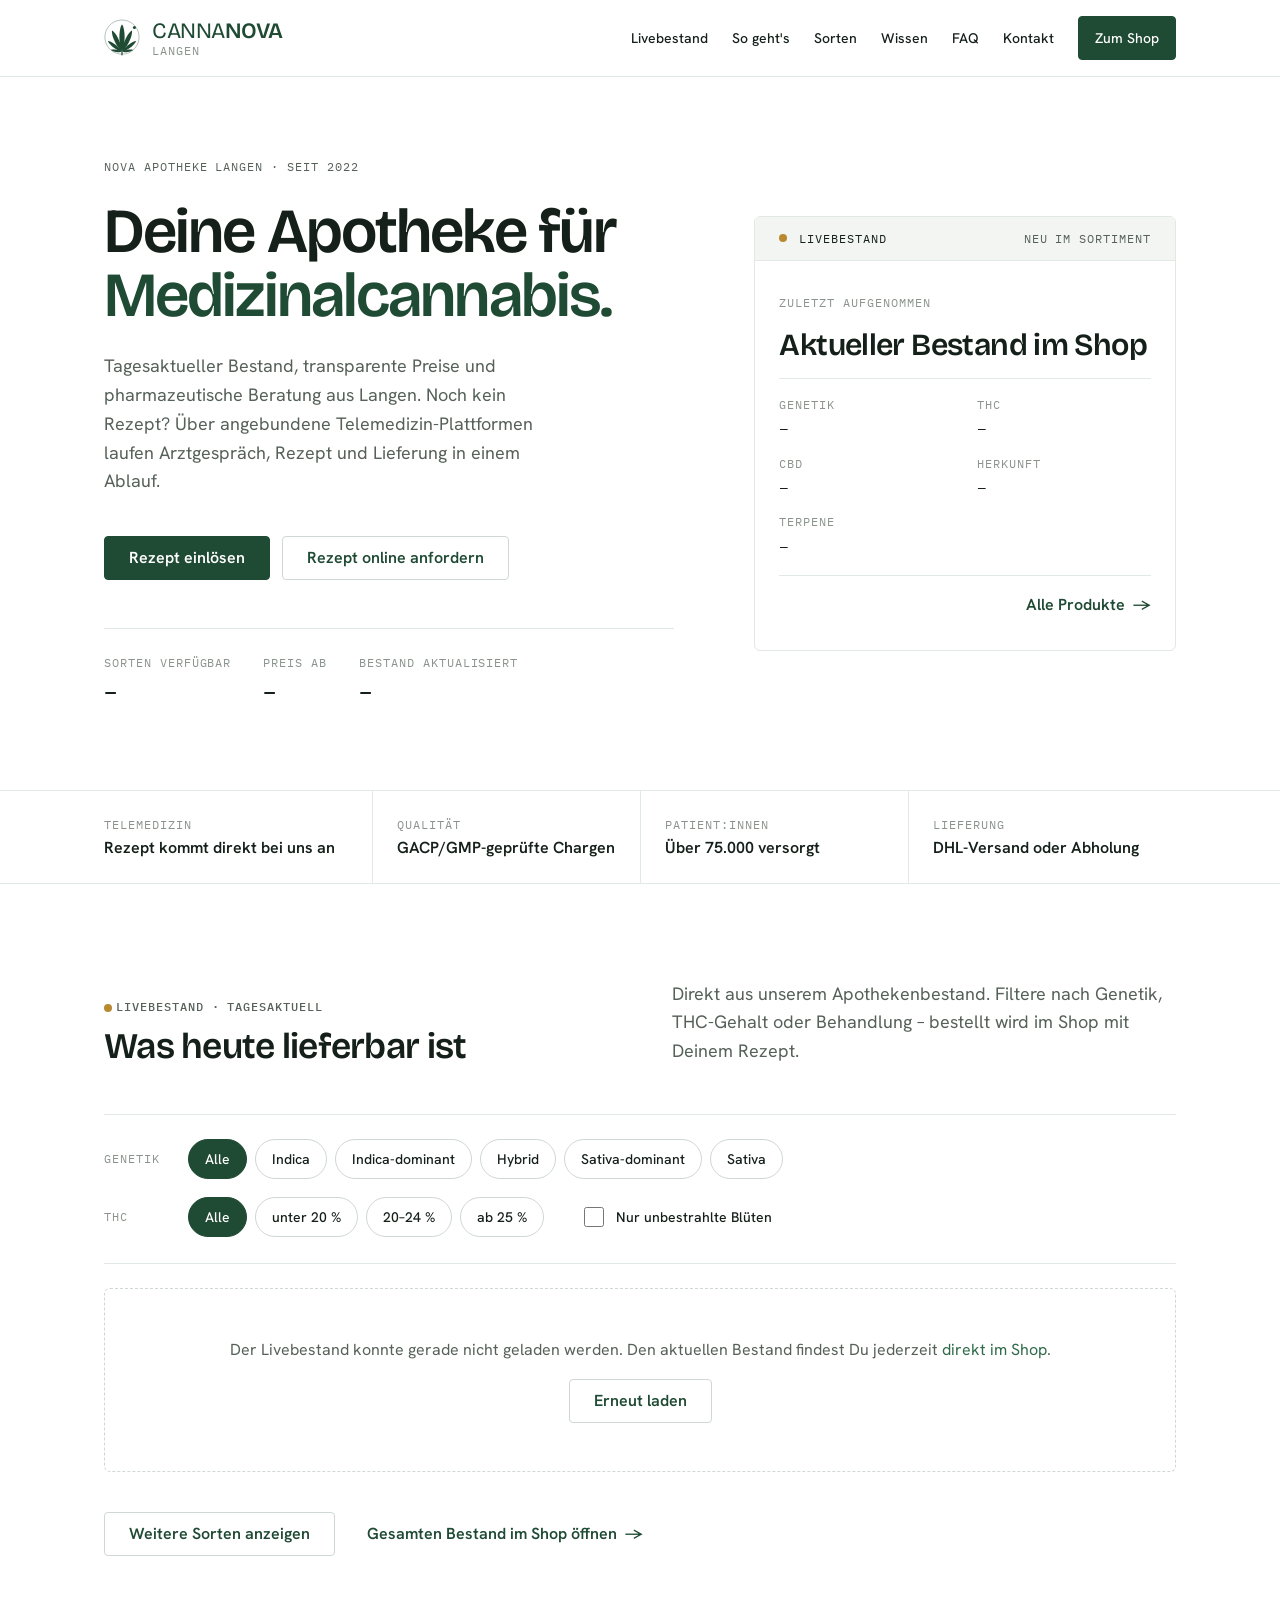
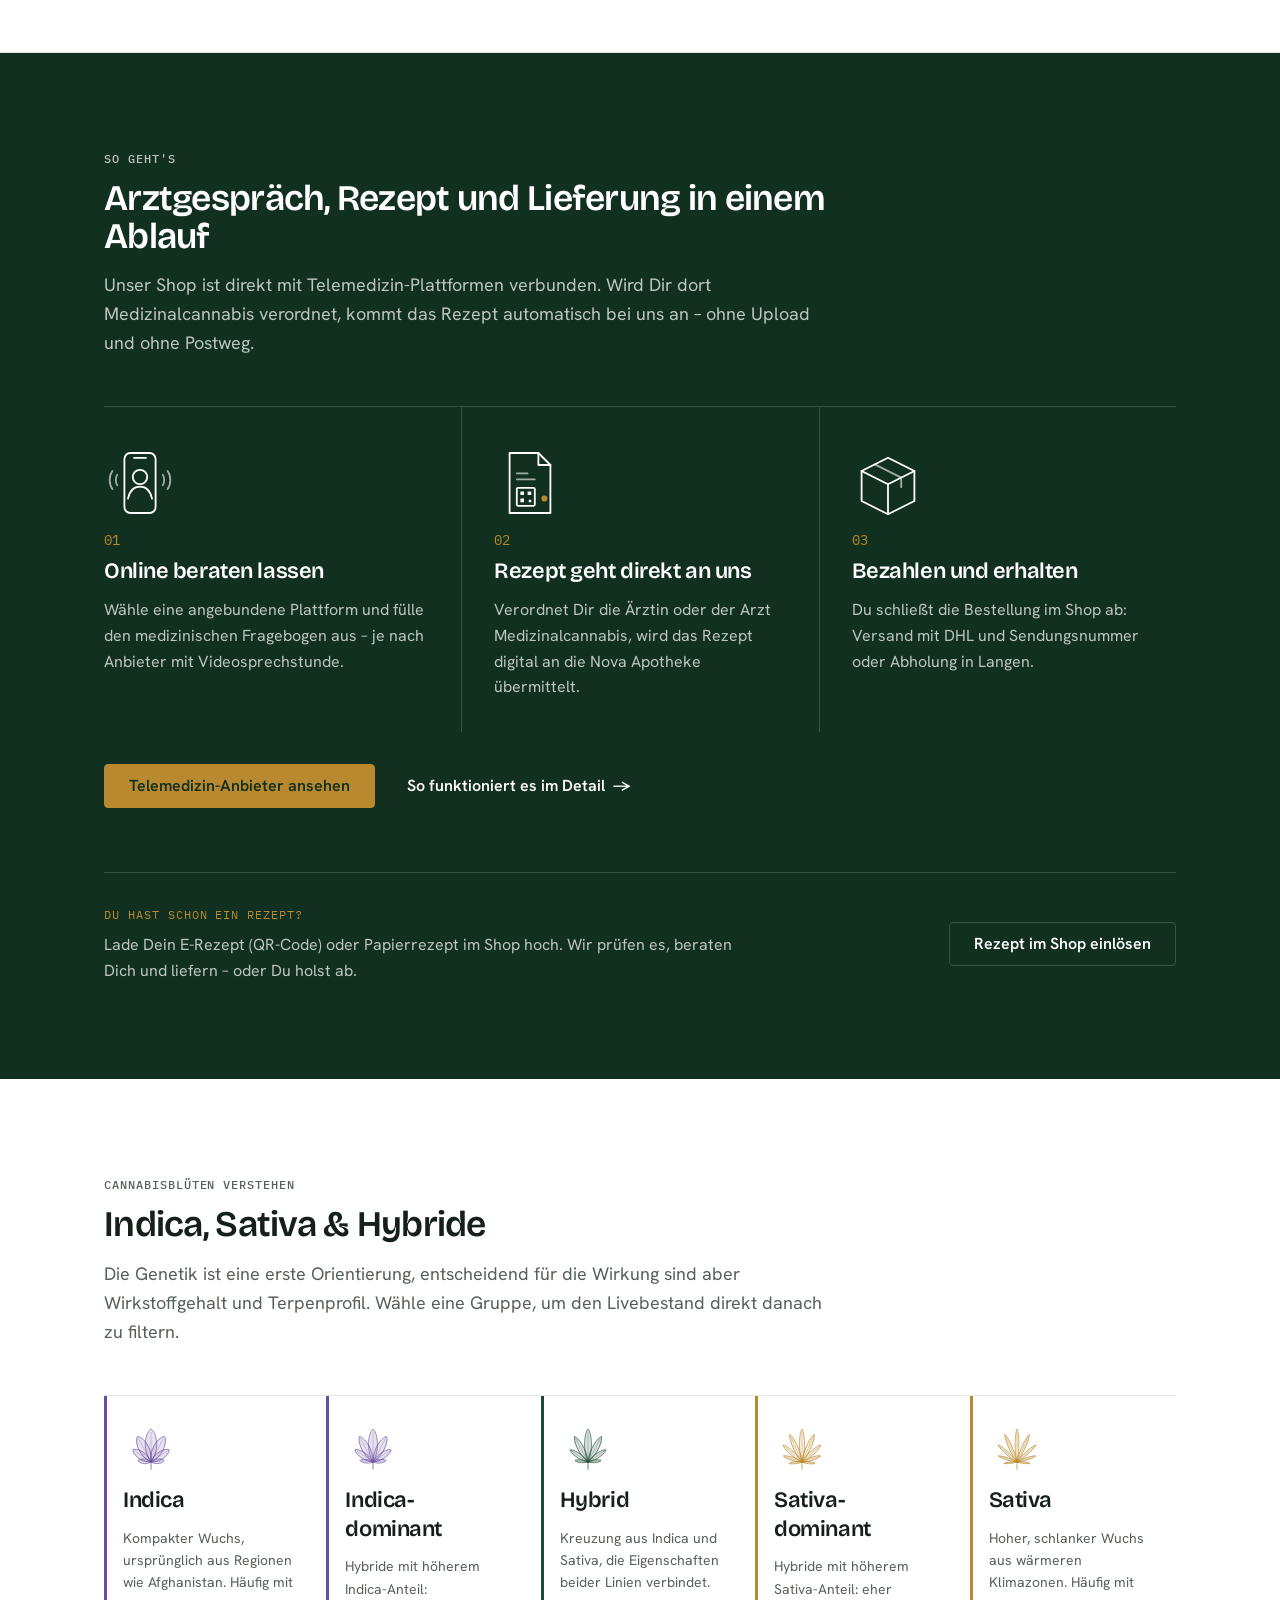
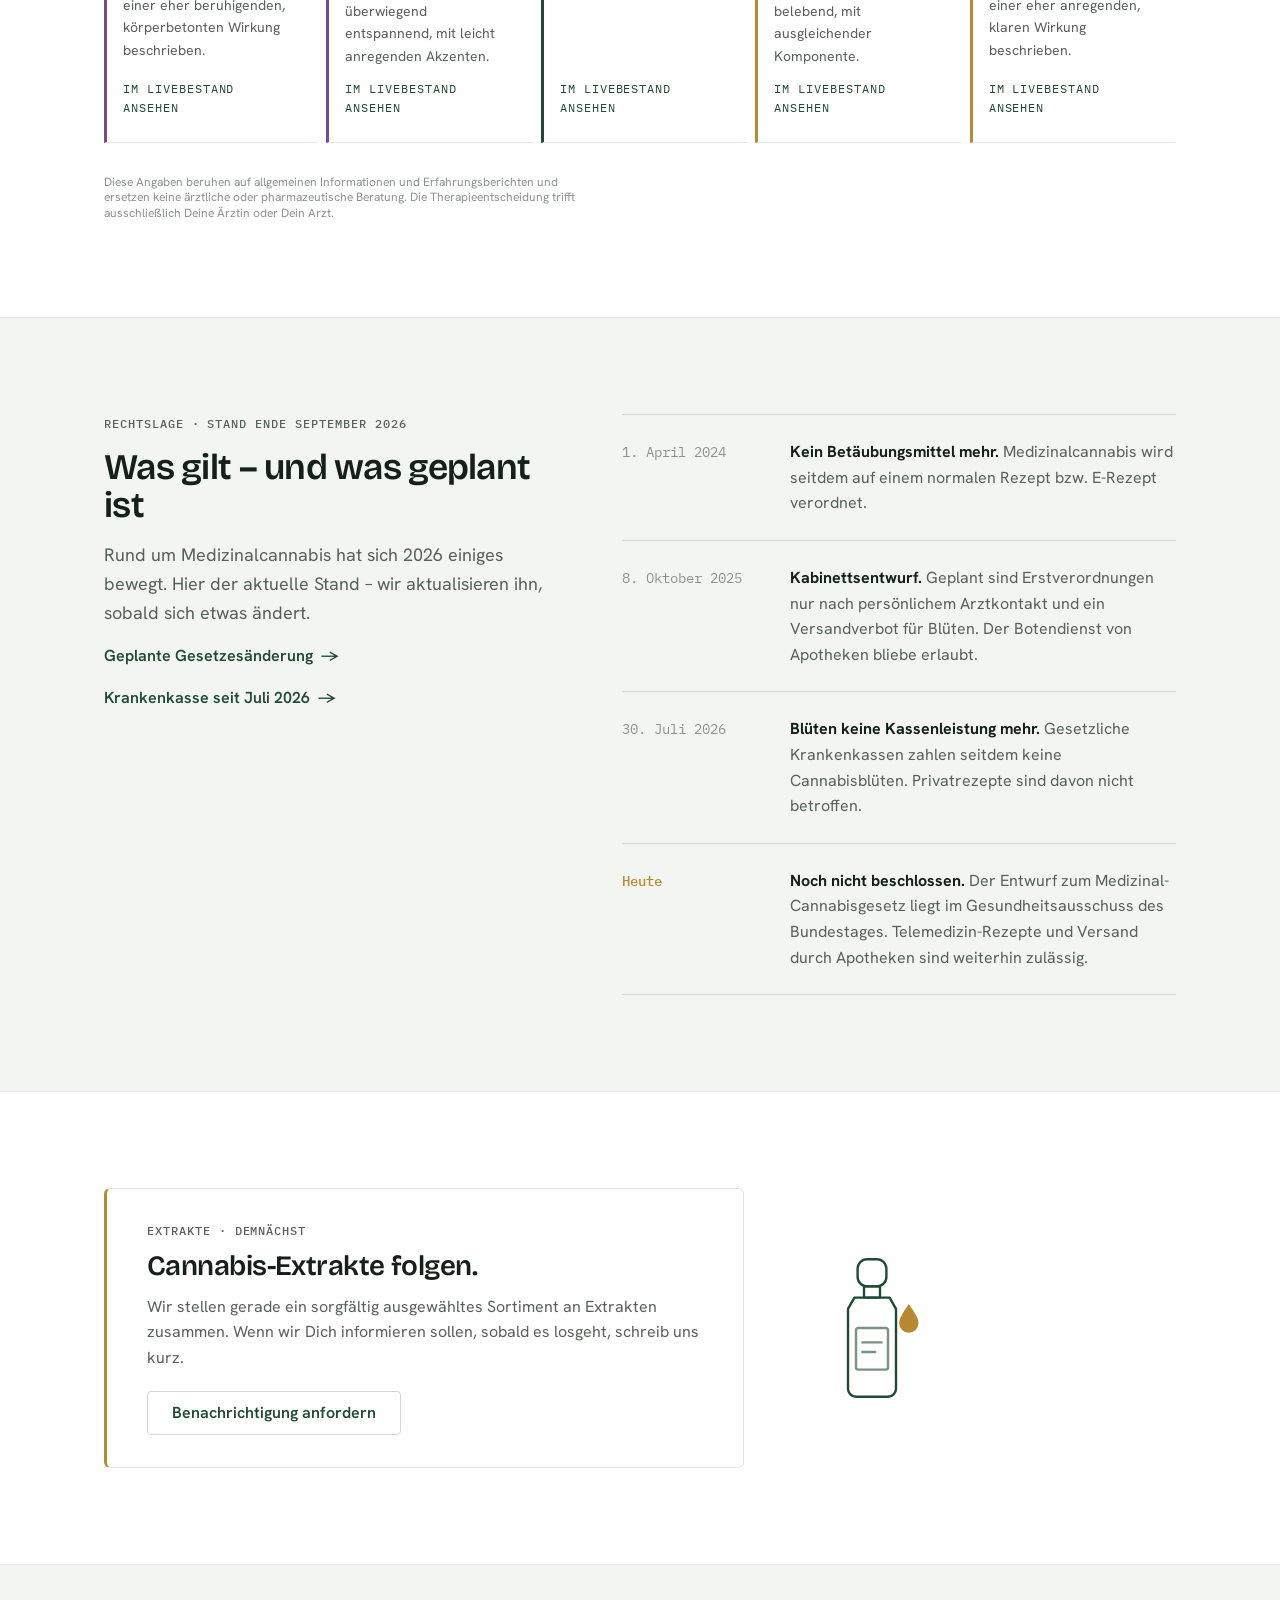
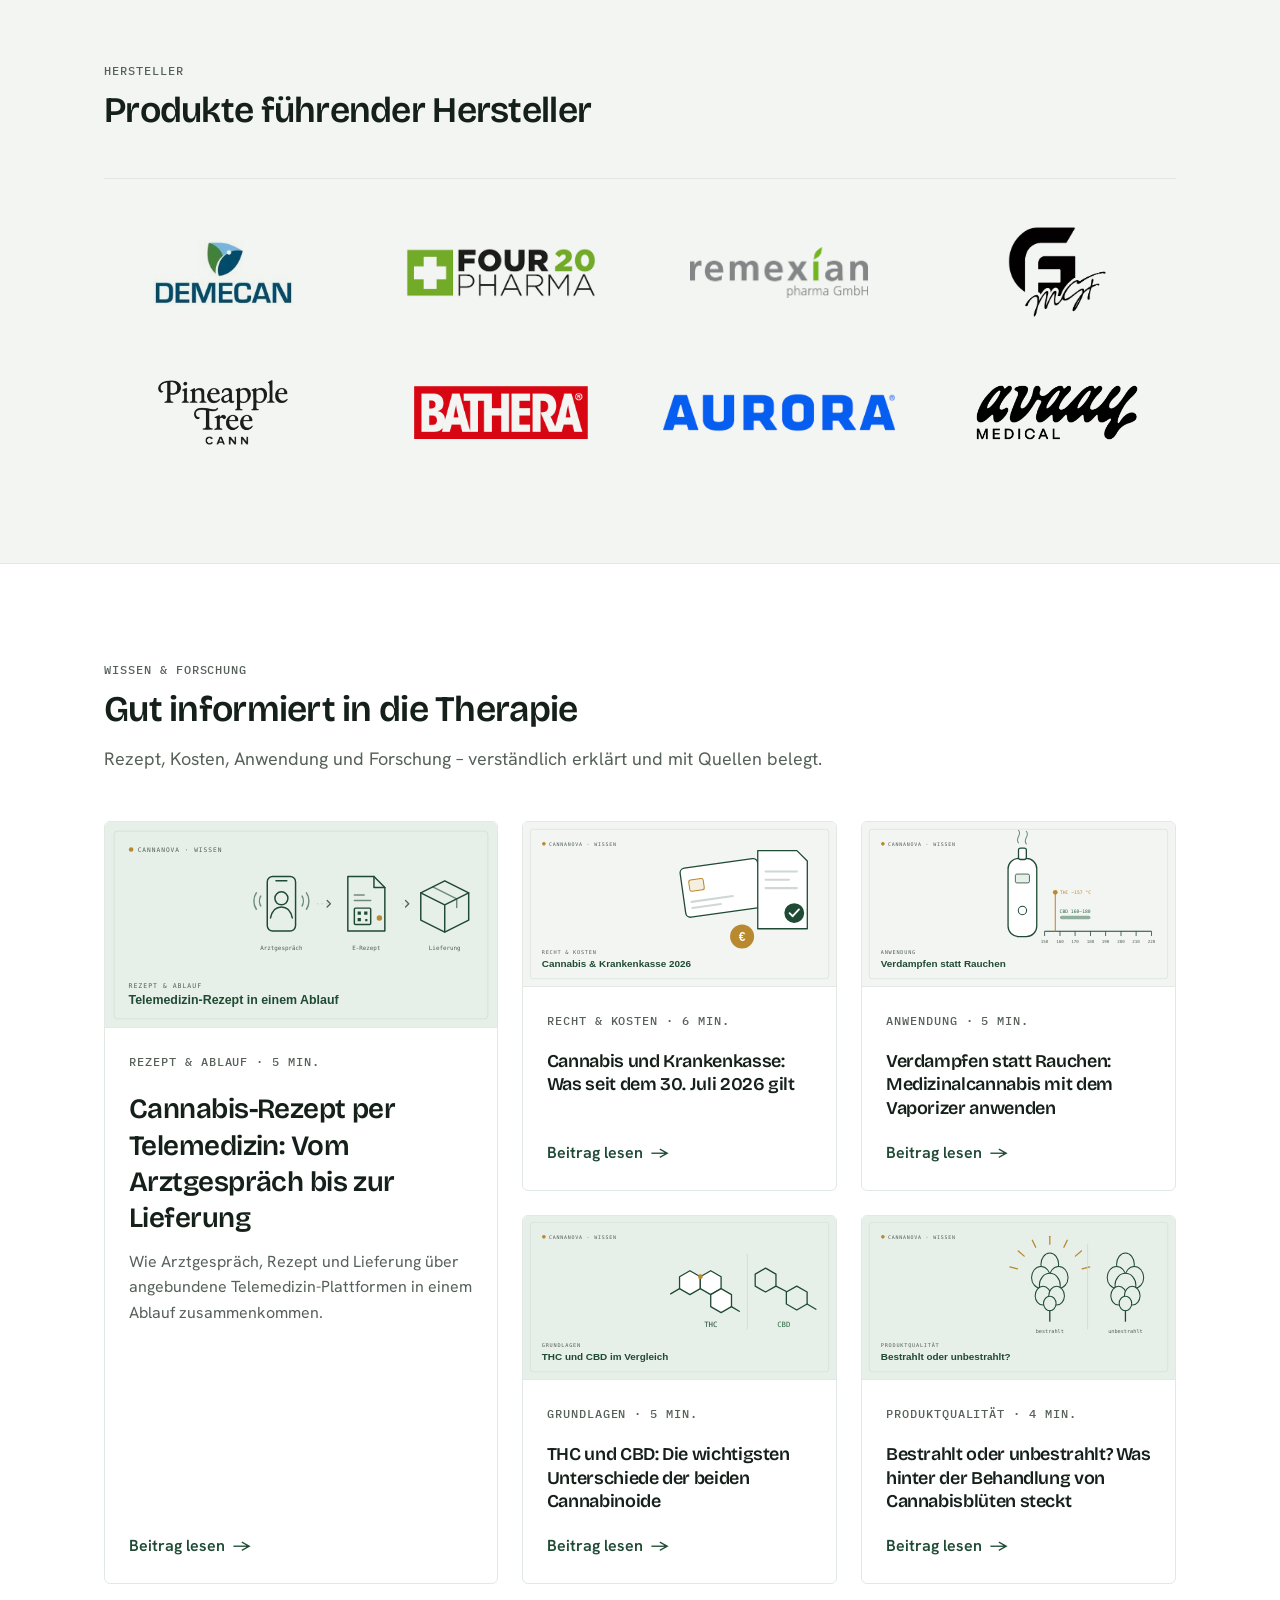
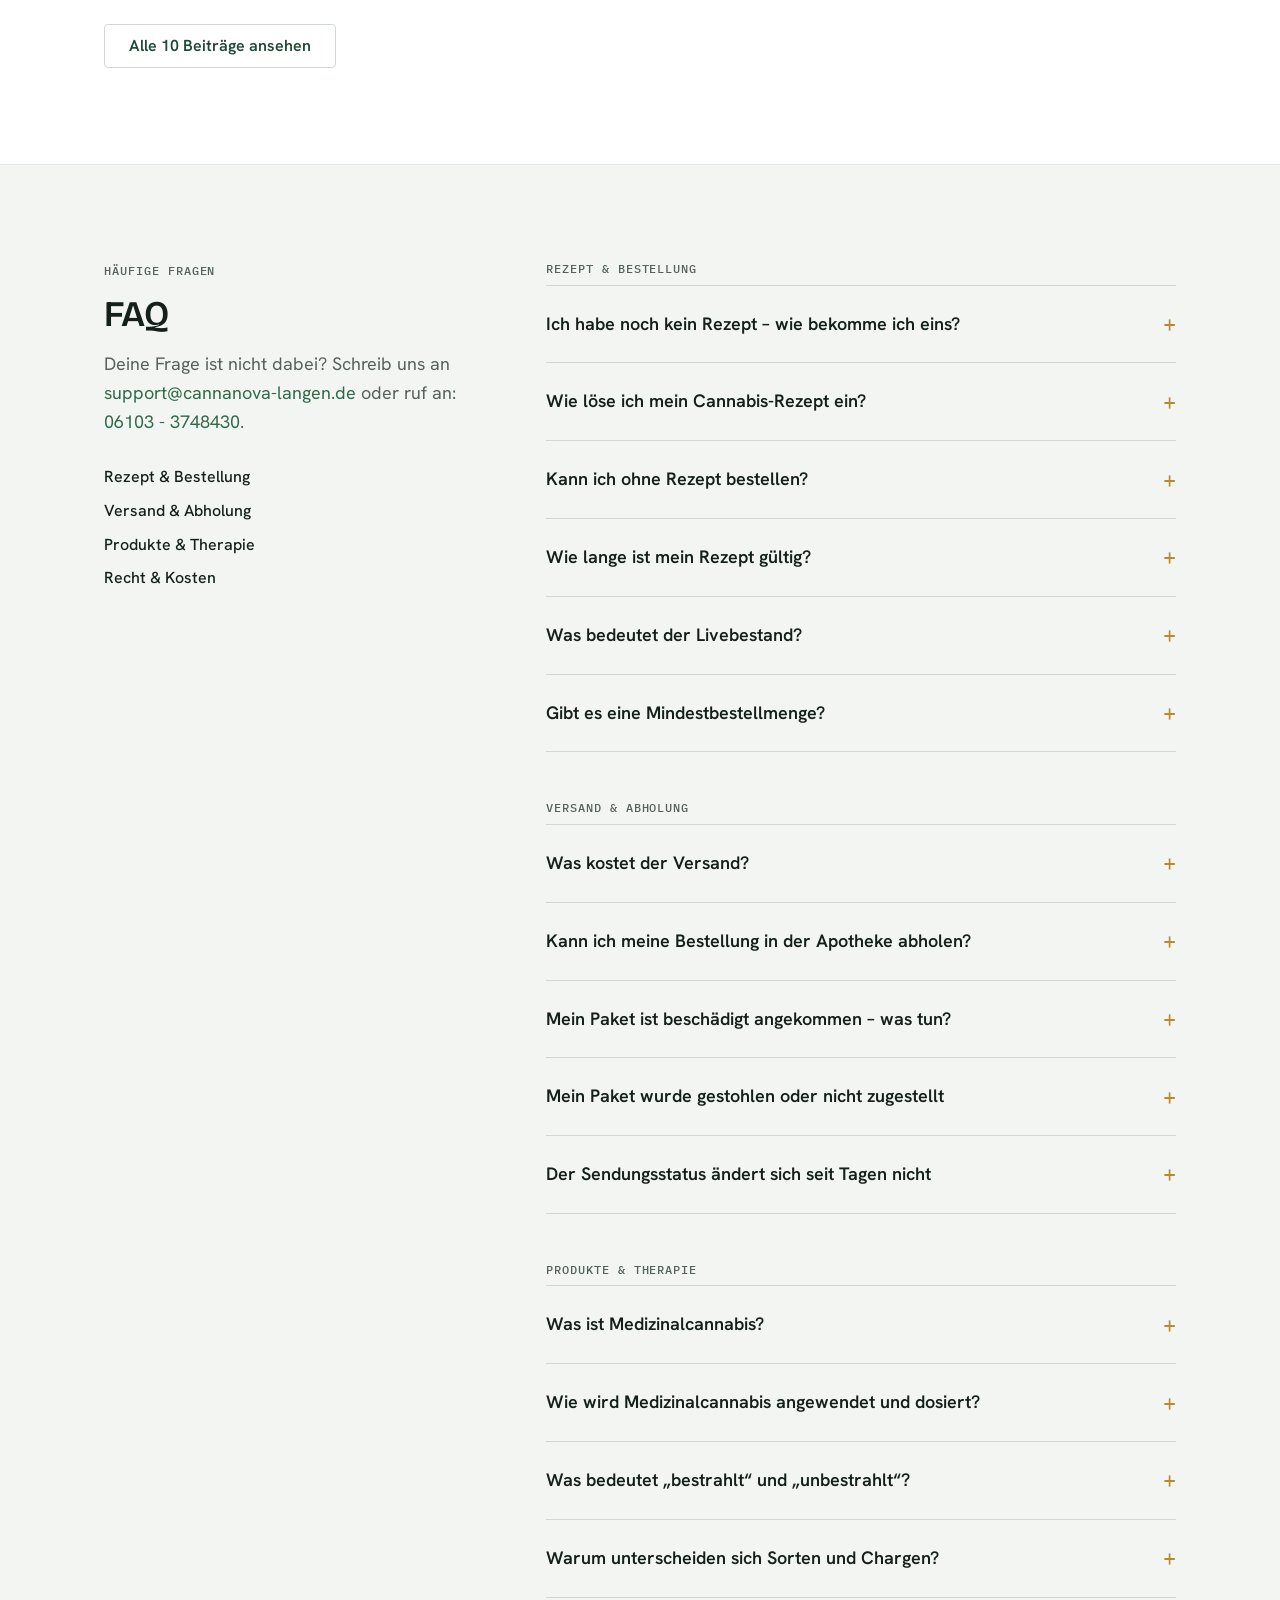
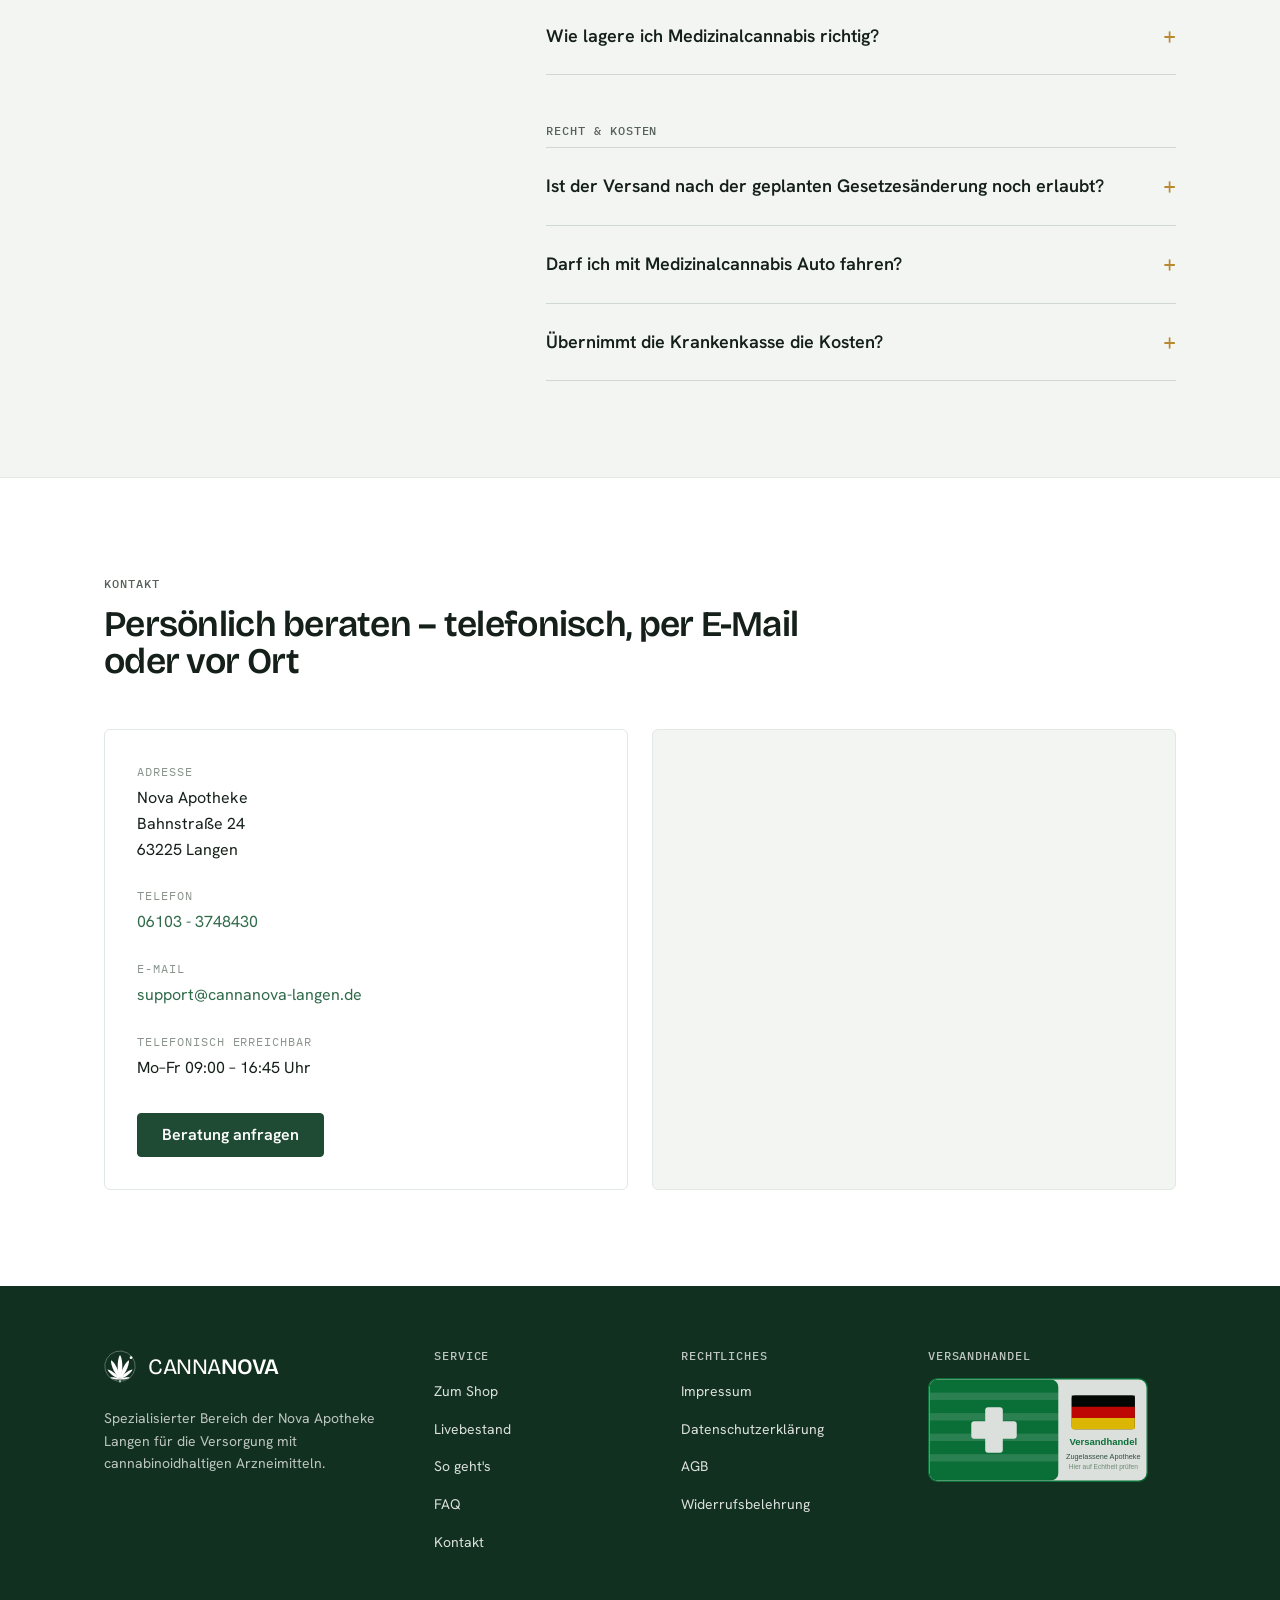
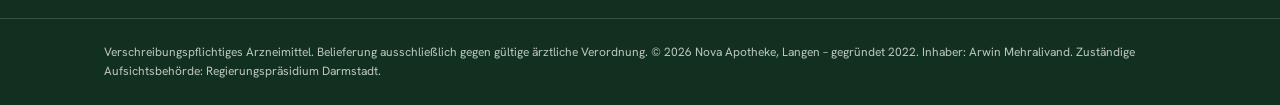
==== commit 55247b4d: "Partner logos: larger and evenly balanced - Cropped the empty padding out of the logo files (Aurora," ====
--- a/index.html
+++ b/index.html
@@ -559,14 +559,14 @@
           <h2 id="partners-title">Produkte führender Hersteller</h2>
         </div>
         <div class="partners">
-          <div class="partners__logo"><img src="assets/partners/demecan.jpeg" alt="Demecan" width="200" height="200" loading="lazy"></div>
-          <div class="partners__logo"><img src="assets/partners/four20pharma.png" alt="Four20 Pharma" width="596" height="335" loading="lazy"></div>
-          <div class="partners__logo"><img src="assets/partners/remexian.png" alt="Remexian" width="713" height="206" loading="lazy"></div>
-          <div class="partners__logo"><img src="assets/partners/mgf.jpg" alt="MGF" width="1091" height="1028" loading="lazy"></div>
-          <div class="partners__logo"><img src="assets/partners/pineappletreecann.png" alt="PineAppleTreeCann" width="300" height="183" loading="lazy"></div>
-          <div class="partners__logo"><img src="assets/partners/bathera.png" alt="Bathera" width="1000" height="305" loading="lazy"></div>
-          <div class="partners__logo"><img src="assets/partners/aurora.png" alt="Aurora" width="766" height="400" loading="lazy"></div>
-          <div class="partners__logo"><img src="assets/partners/avaay.webp" alt="avaay" width="2518" height="1142" loading="lazy"></div>
+          <div class="partners__logo" style="--ar: 2.15;"><img src="assets/partners/demecan.jpeg" alt="Demecan" width="200" height="93" loading="lazy"></div>
+          <div class="partners__logo" style="--ar: 3.88;"><img src="assets/partners/four20pharma.png" alt="Four20 Pharma" width="470" height="121" loading="lazy"></div>
+          <div class="partners__logo" style="--ar: 3.46;"><img src="assets/partners/remexian.png" alt="Remexian" width="713" height="206" loading="lazy"></div>
+          <div class="partners__logo" style="--ar: 1.06;"><img src="assets/partners/mgf.jpg" alt="MGF" width="1091" height="1028" loading="lazy"></div>
+          <div class="partners__logo" style="--ar: 1.96;"><img src="assets/partners/pineappletreecann.png" alt="PineAppleTreeCann" width="259" height="132" loading="lazy"></div>
+          <div class="partners__logo" style="--ar: 3.28;"><img src="assets/partners/bathera.png" alt="Bathera" width="1000" height="305" loading="lazy"></div>
+          <div class="partners__logo" style="--ar: 5.83;"><img src="assets/partners/aurora.png" alt="Aurora" width="600" height="103" loading="lazy"></div>
+          <div class="partners__logo" style="--ar: 2.88;"><img src="assets/partners/avaay.png" alt="avaay" width="600" height="208" loading="lazy"></div>
         </div>
       </div>
     </section>
--- a/css/tokens.css
+++ b/css/tokens.css
@@ -104,6 +104,7 @@
   /* ---- Layout ---------------------------------------------------------- */
   --container-max: 1120px;
   --container-pad: var(--space-5);
+  --partner-logo-size: 6rem;       /* visual size of a square partner logo */
 
   /* ---- Breakpoints (reference; used in media queries) ------------------ */
   /* --bp-sm: 540px;  --bp-md: 860px; */
--- a/css/components.css
+++ b/css/components.css
@@ -423,6 +423,7 @@
   border-radius: var(--radius-sm);
   background-color: var(--color-surface);
 }
+.inventory__notice .btn { margin-top: var(--space-4); }
 
 /* Post card: blog/research teaser with cover image ---------------------- */
 .post-card { display: flex; flex-direction: column; padding: 0; overflow: hidden; }
--- a/css/page-home.css
+++ b/css/page-home.css
@@ -325,8 +325,19 @@
   border-top: var(--border-width) solid var(--color-border);
   padding-top: var(--space-7);
 }
-.partners__logo { display: flex; align-items: center; justify-content: center; min-height: 64px; }
-.partners__logo img { max-height: 40px; max-width: 150px; width: auto; height: auto; object-fit: contain; }
+/* Optical sizing: every logo gets roughly the same visual area, so wide
+   wordmarks come out wider and lower, compact marks taller (height =
+   size / sqrt(aspect ratio)). --ar is set per logo in the markup. */
+.partners__logo { display: flex; align-items: center; justify-content: center; min-height: calc(var(--partner-logo-size) + var(--space-3)); }
+.partners__logo img {
+  height: calc(var(--partner-logo-size) * 0.5);
+  height: calc(var(--partner-logo-size) / sqrt(var(--ar, 3)));
+  width: auto;
+  max-width: 100%;
+  object-fit: contain;
+  /* Logos delivered on solid white blend into the tinted band. */
+  mix-blend-mode: multiply;
+}
 
 /* ---- Knowledge: one featured article + a list -------------------------- */
 .posts {
@@ -424,6 +435,7 @@
   .hero__stats dd { font-size: var(--font-size-base); }
   .filters__label { min-width: 0; width: 100%; }
   .strains { grid-template-columns: 1fr; }
+  .partners { --partner-logo-size: 4.75rem; gap: var(--space-5); }
   .law__timeline li { grid-template-columns: 1fr; gap: var(--space-1); }
   .posts { grid-template-columns: 1fr; }
   .extracts__art { display: none; }
